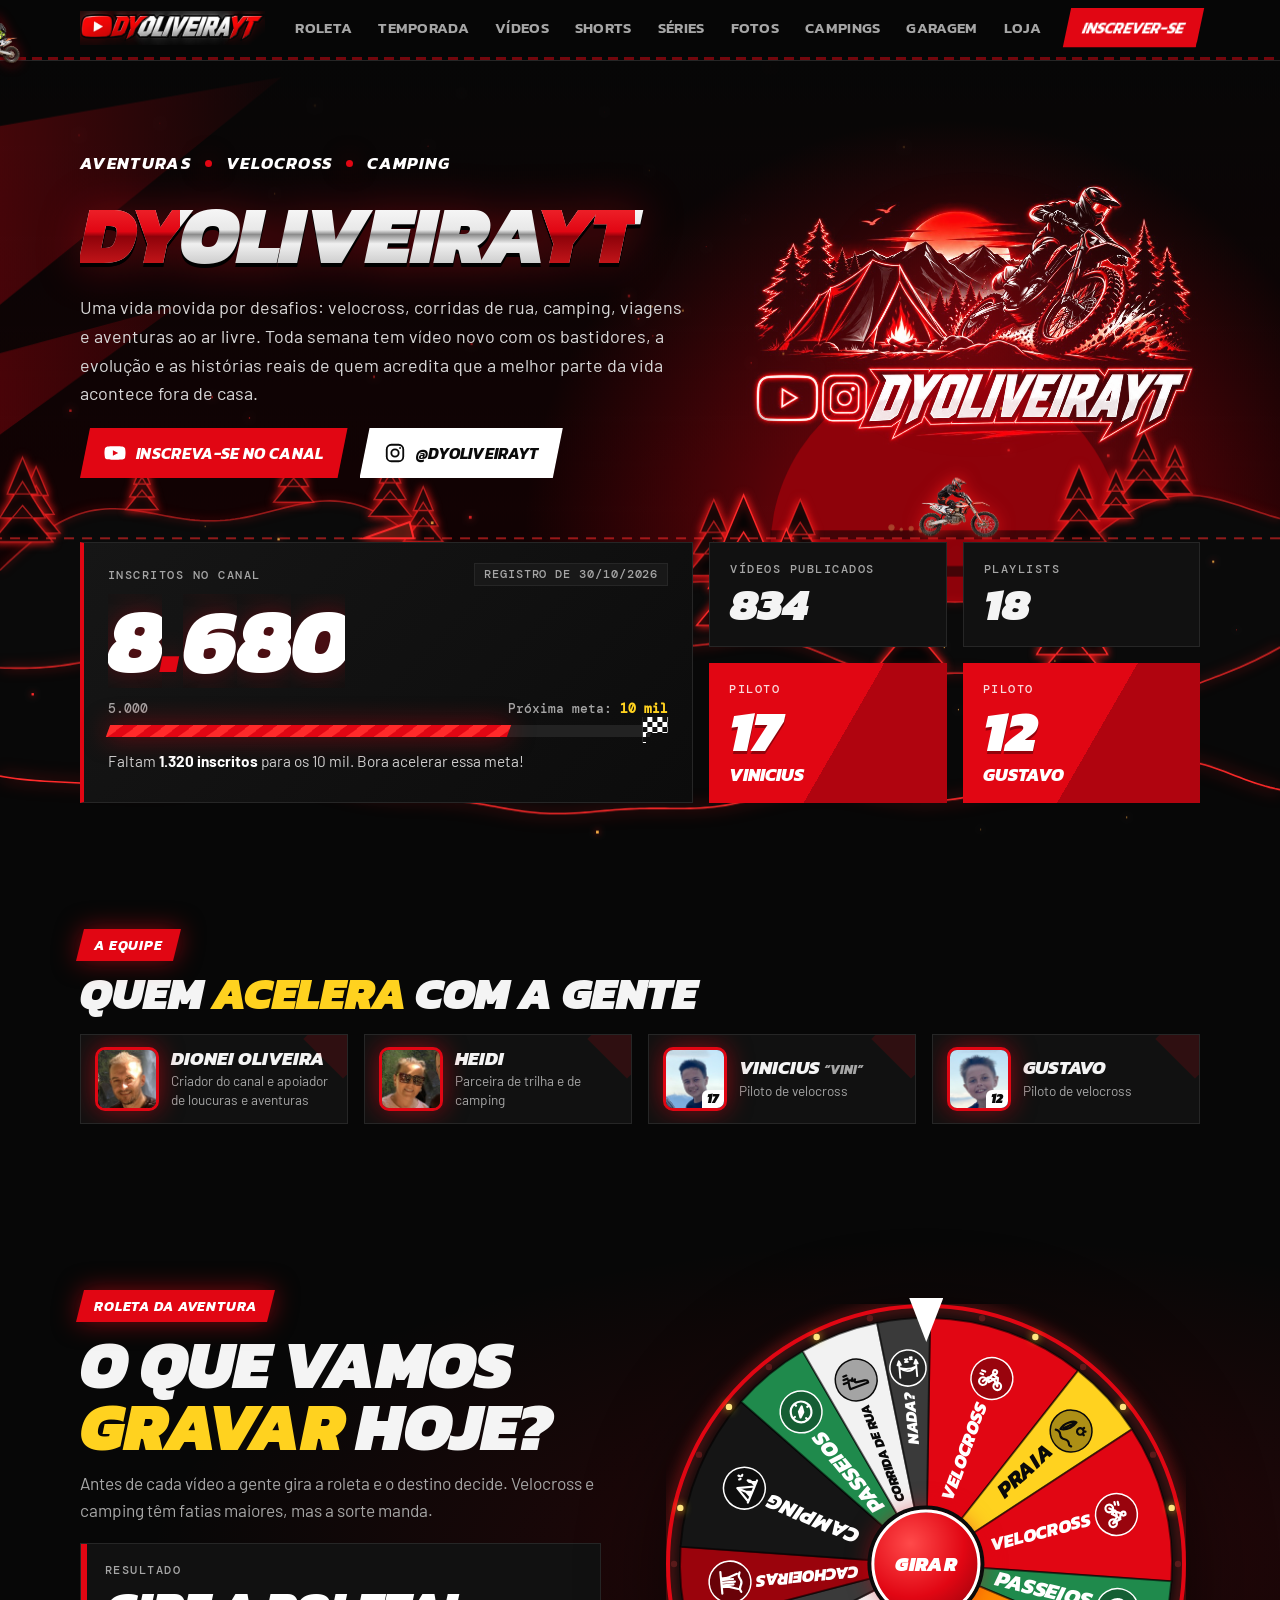
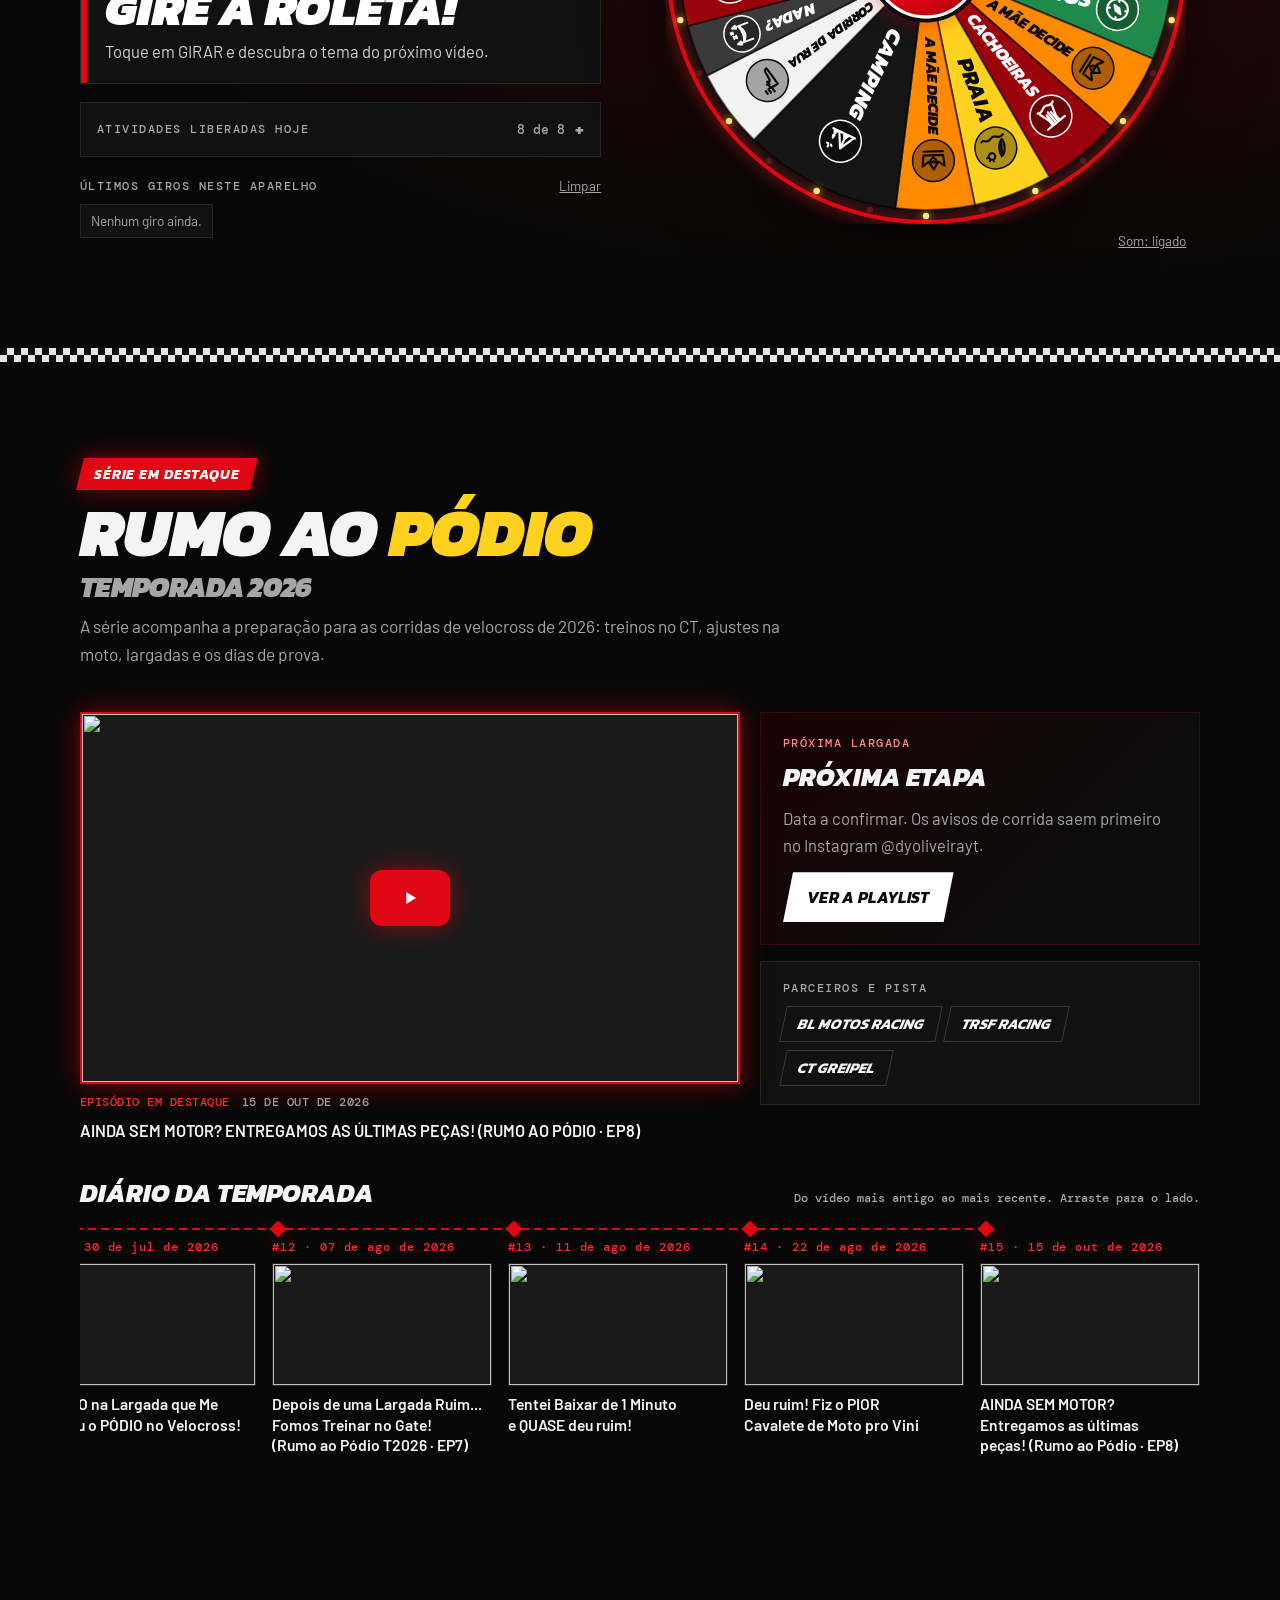
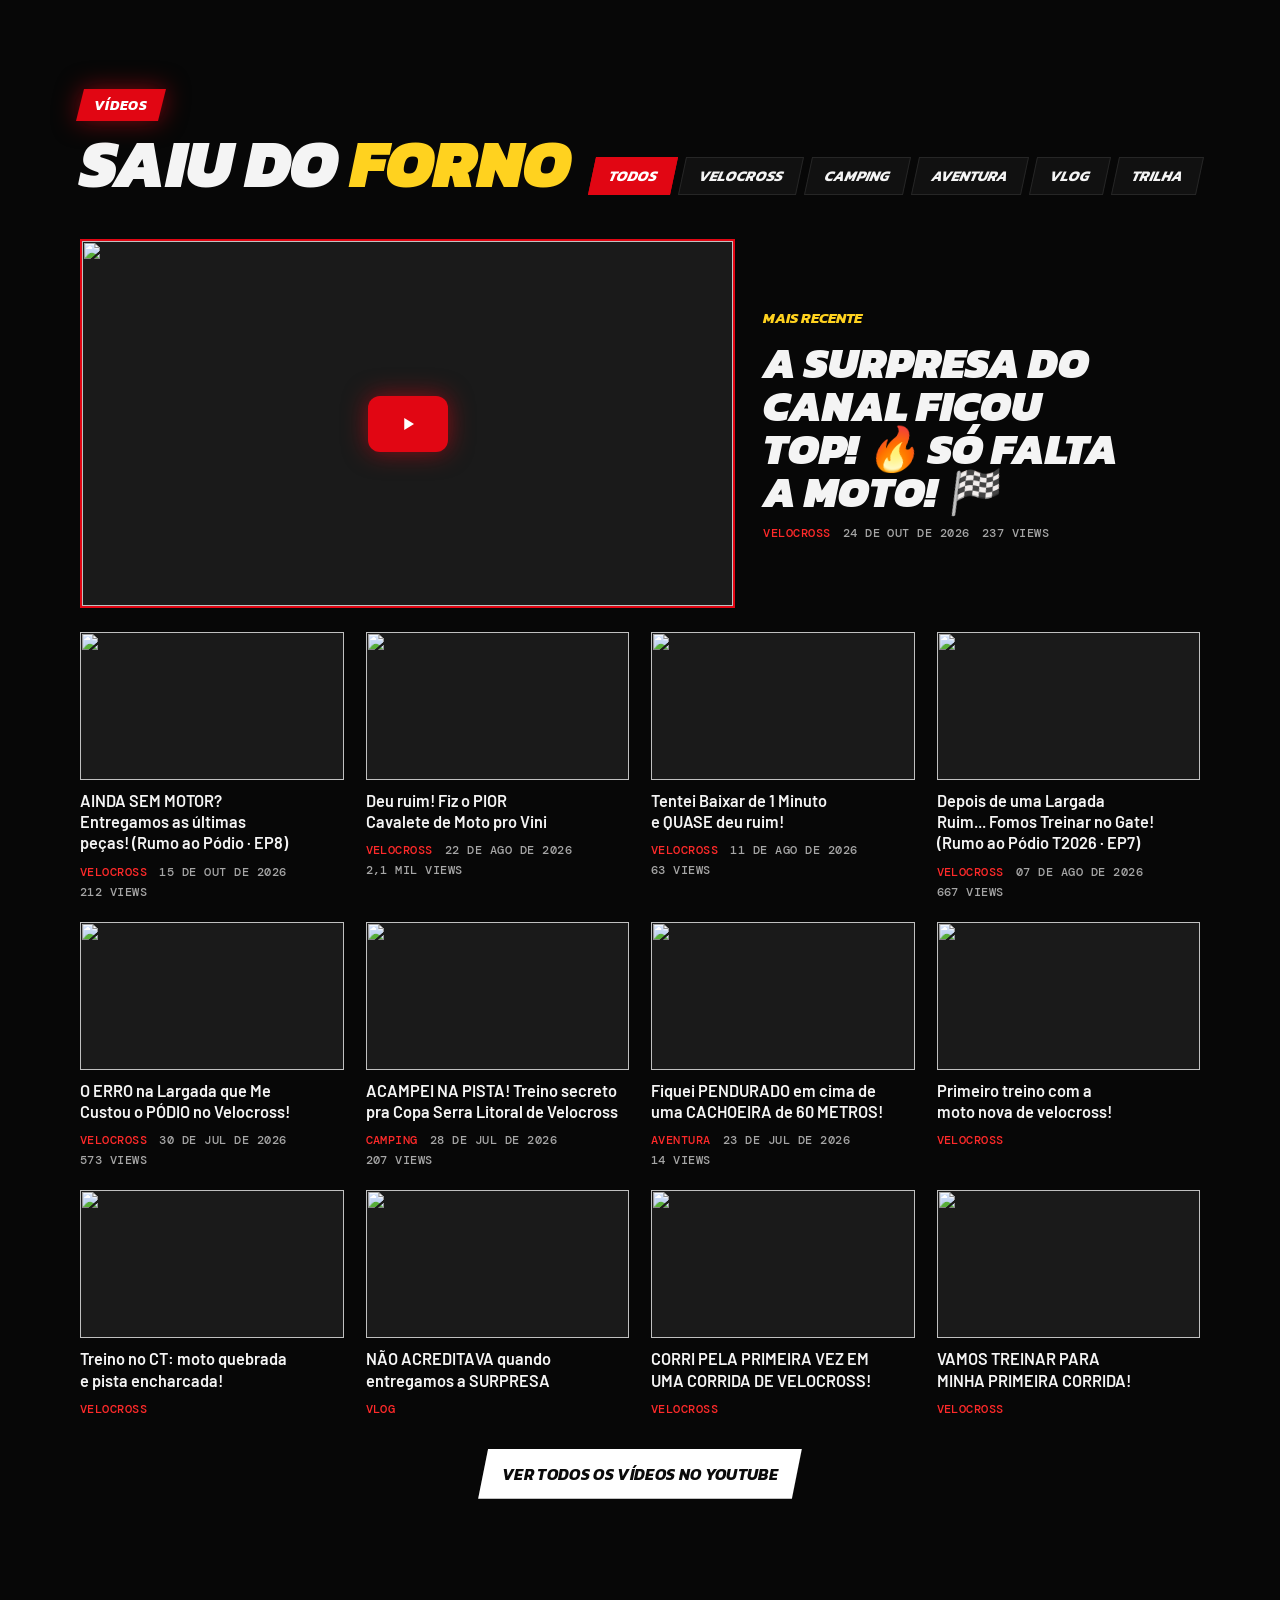
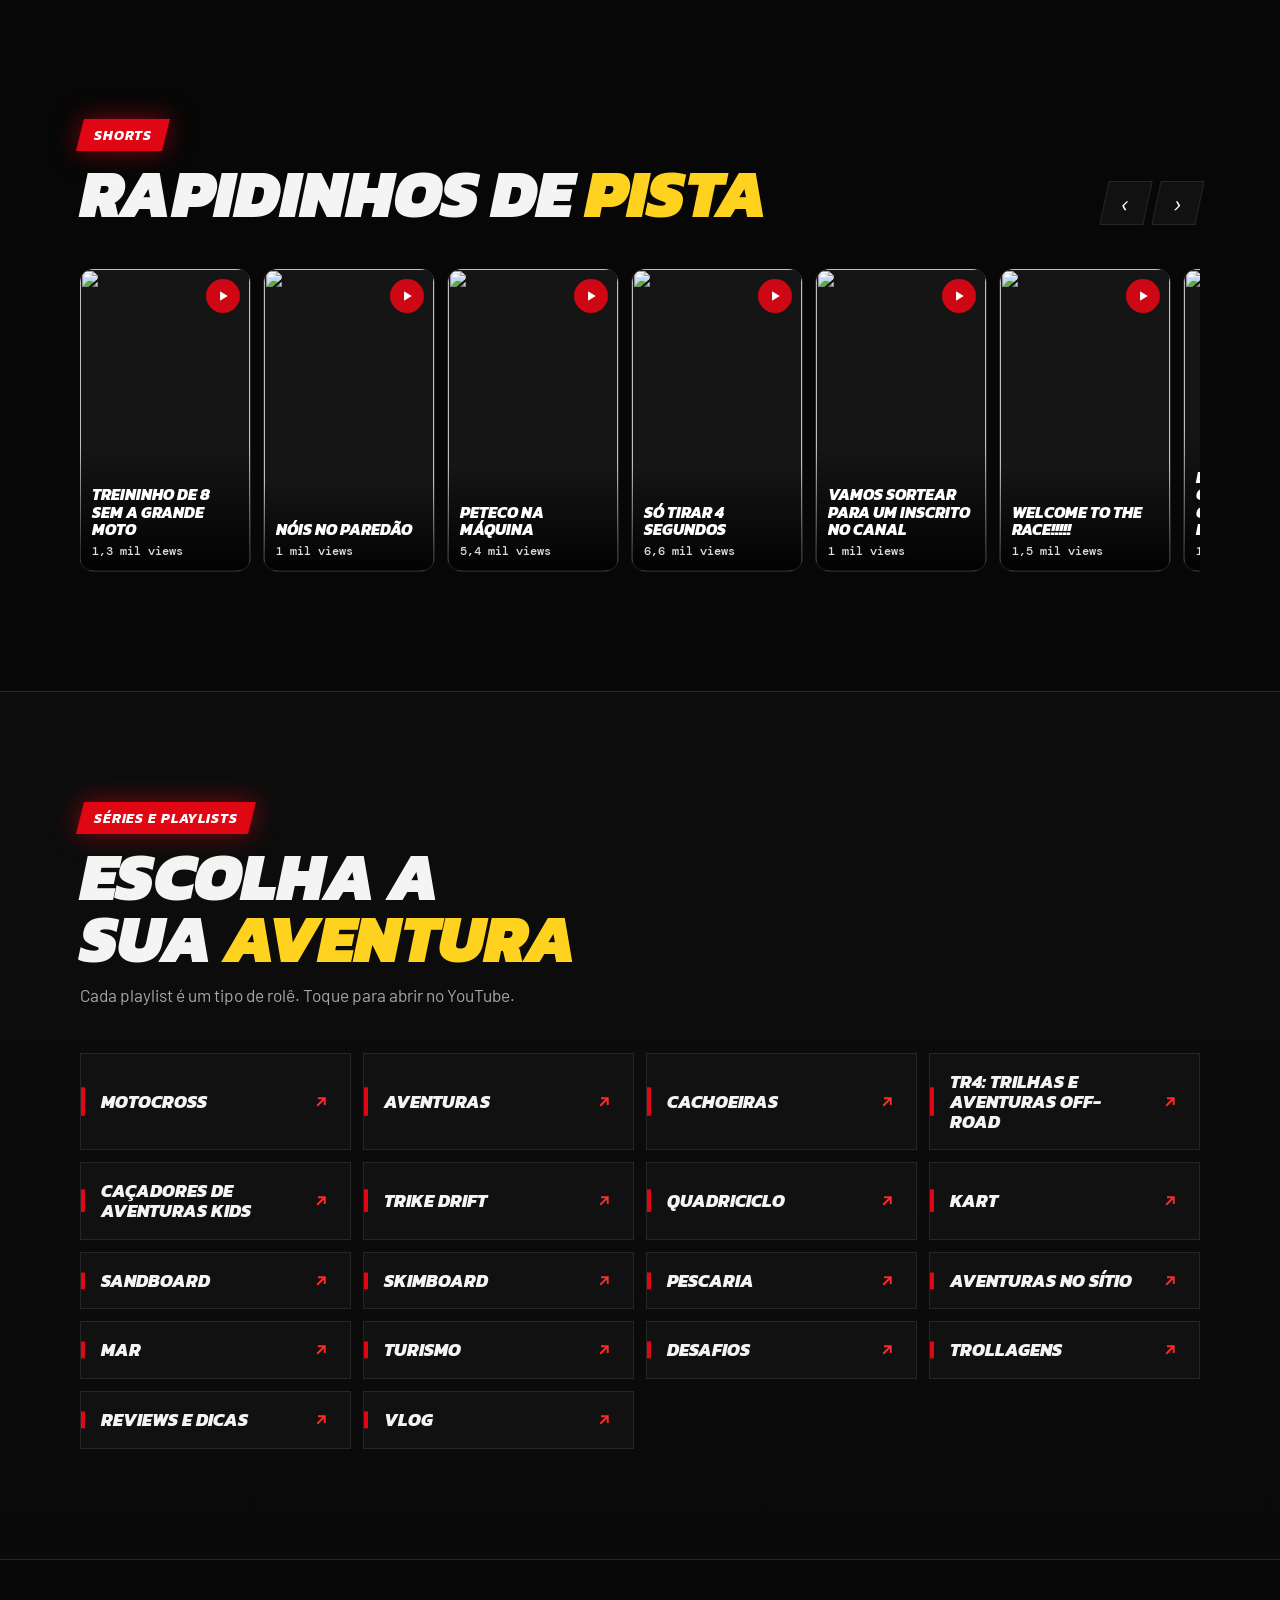
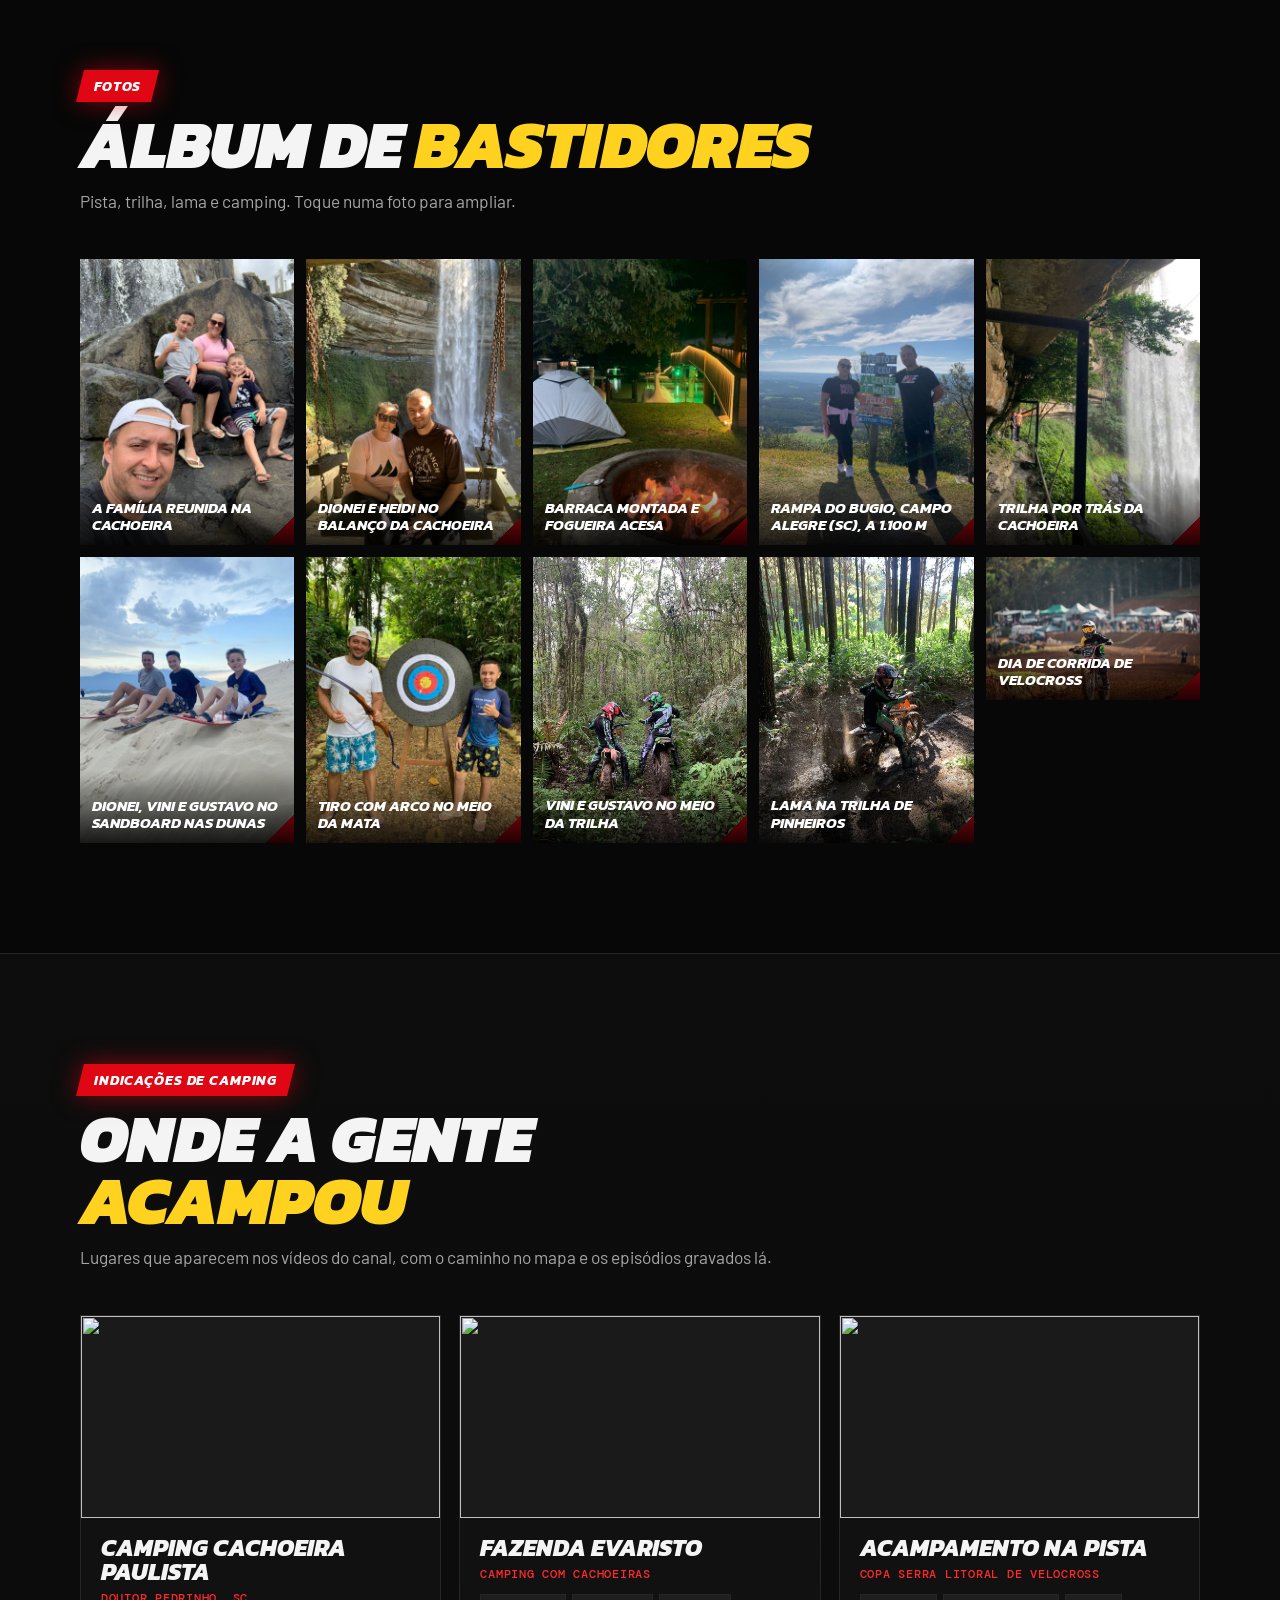
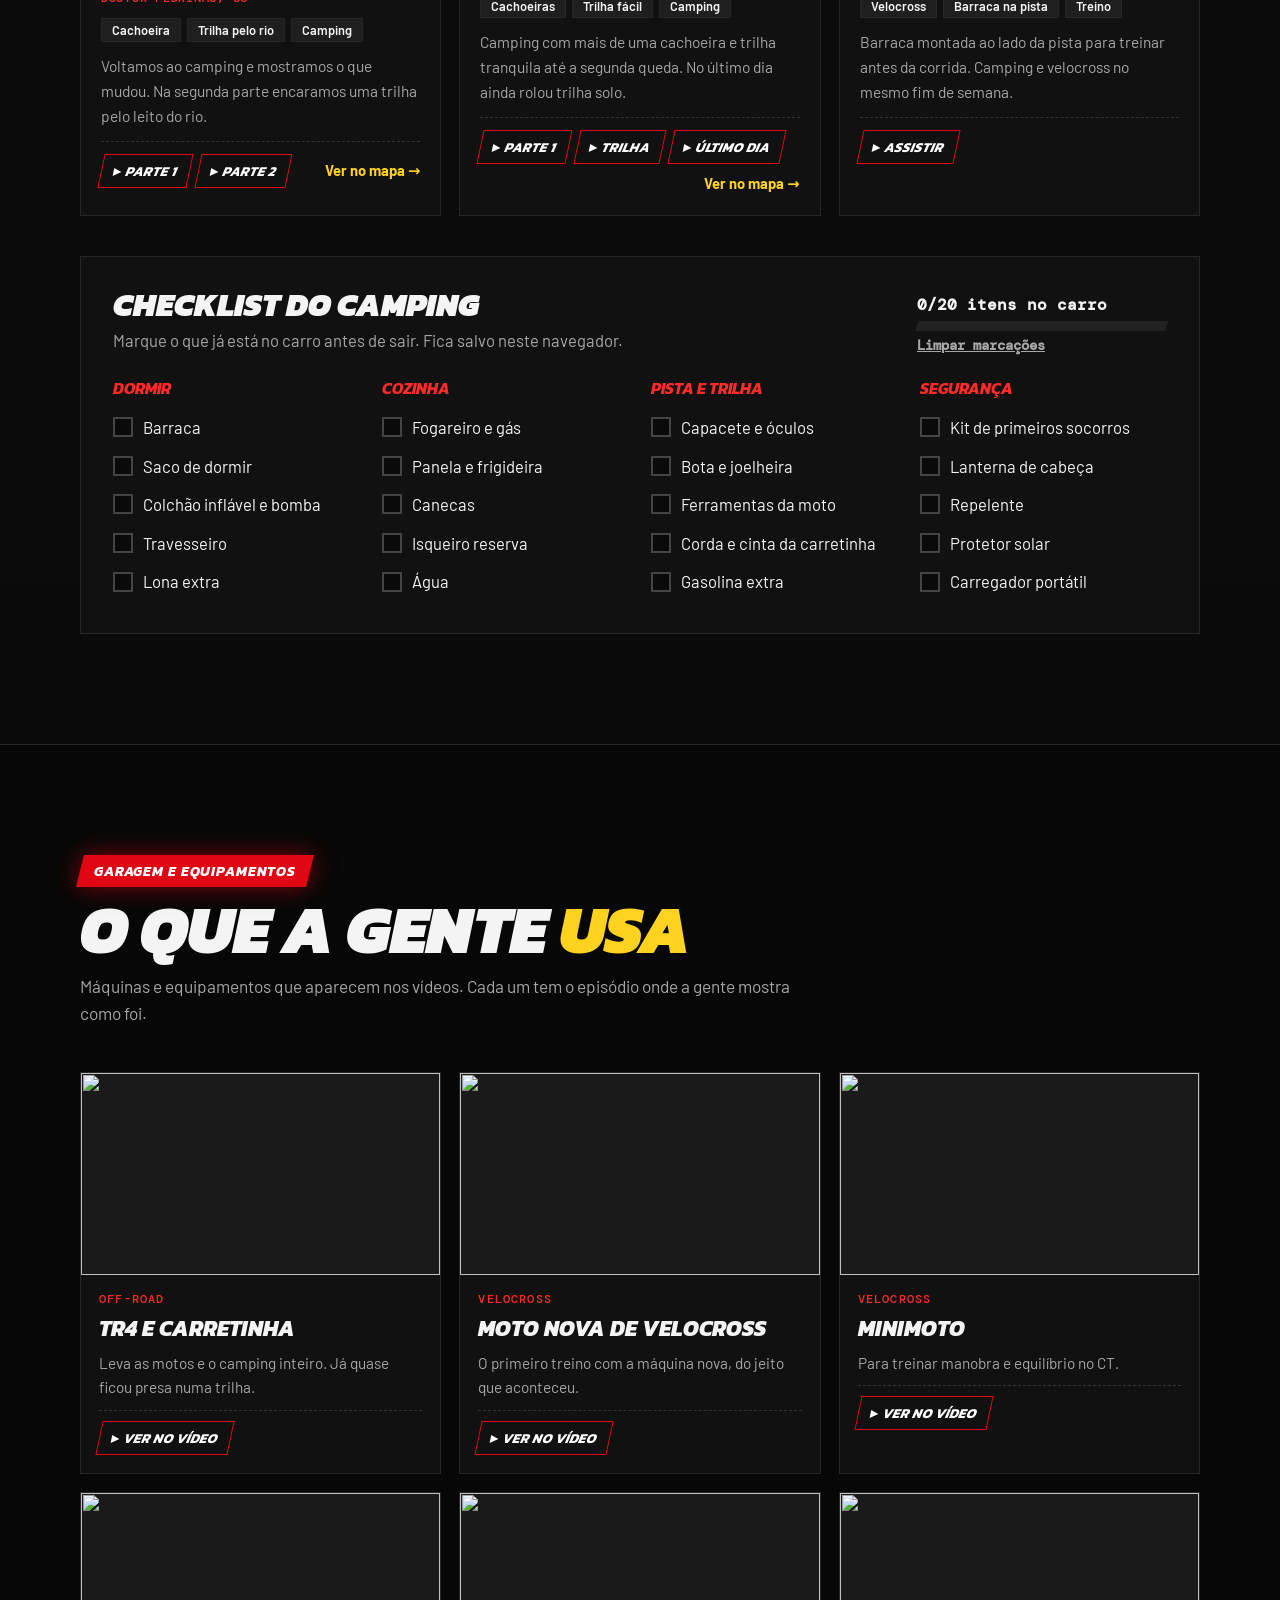
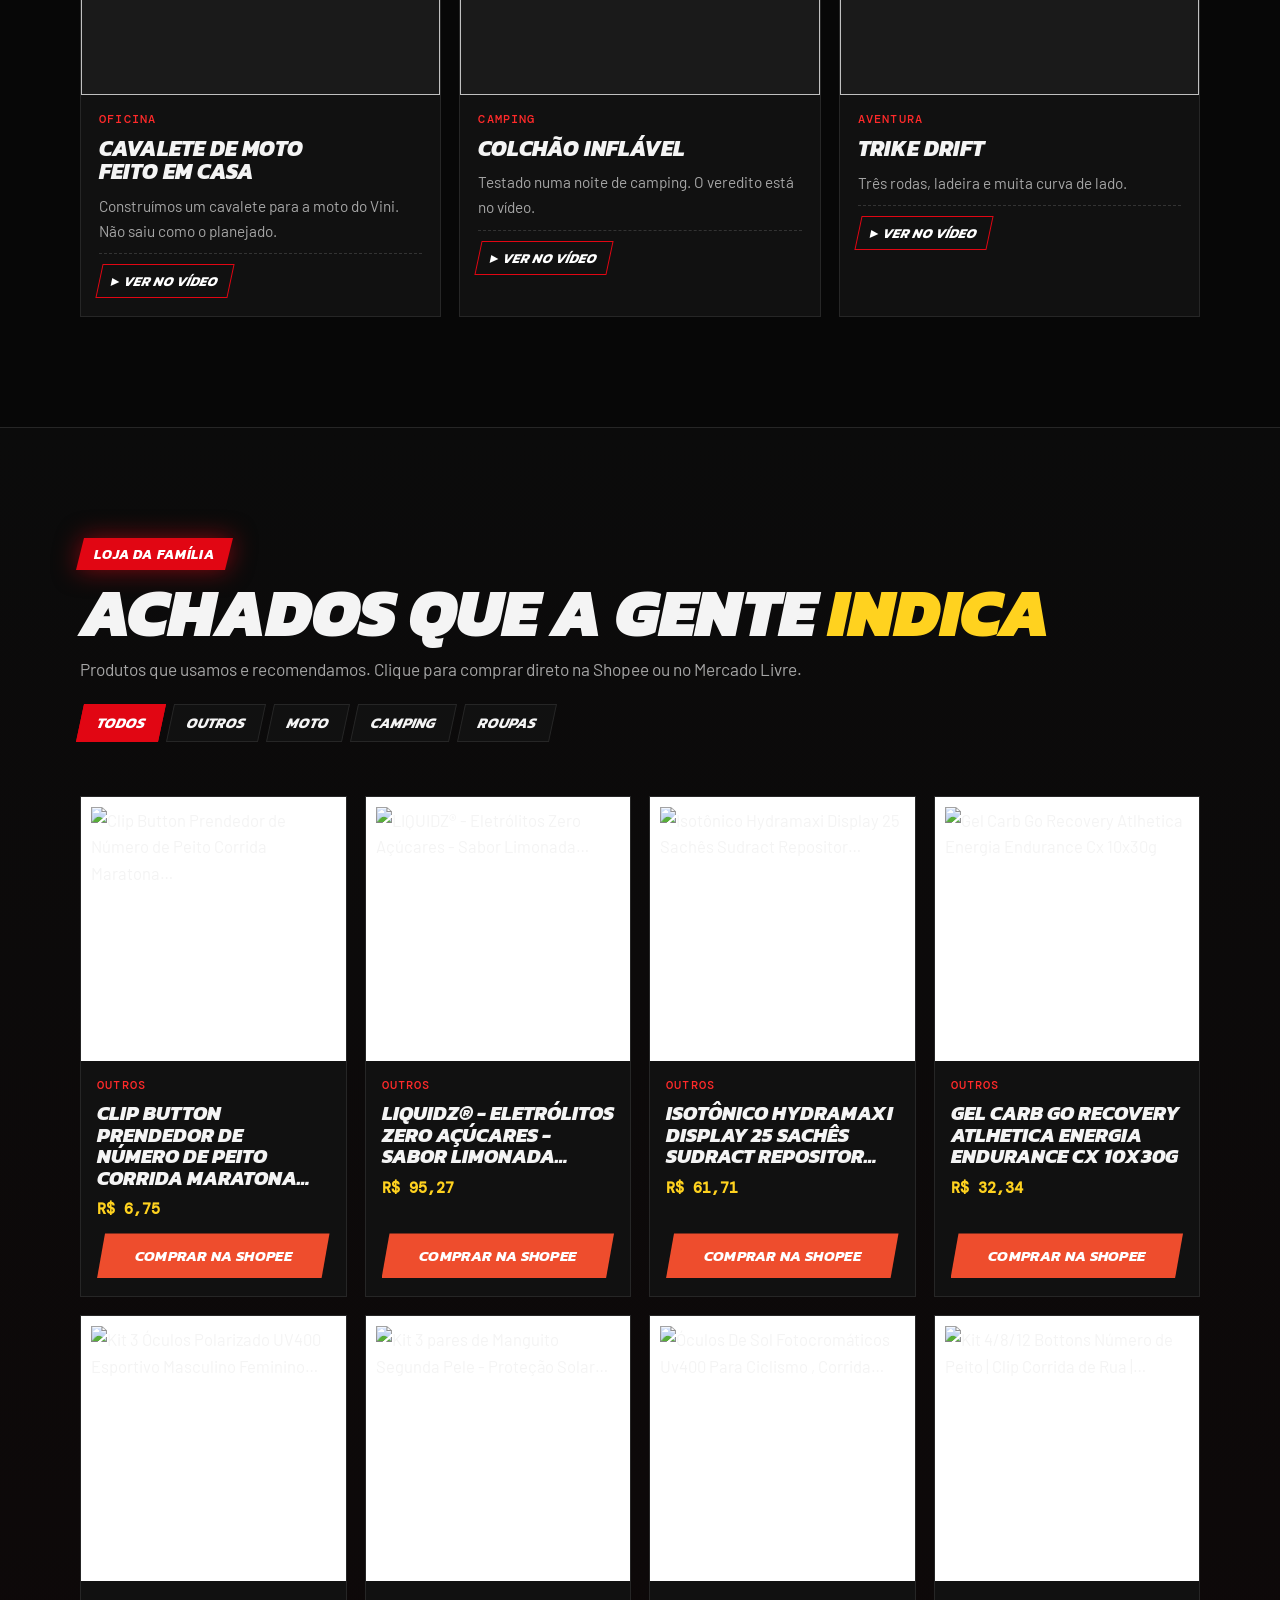
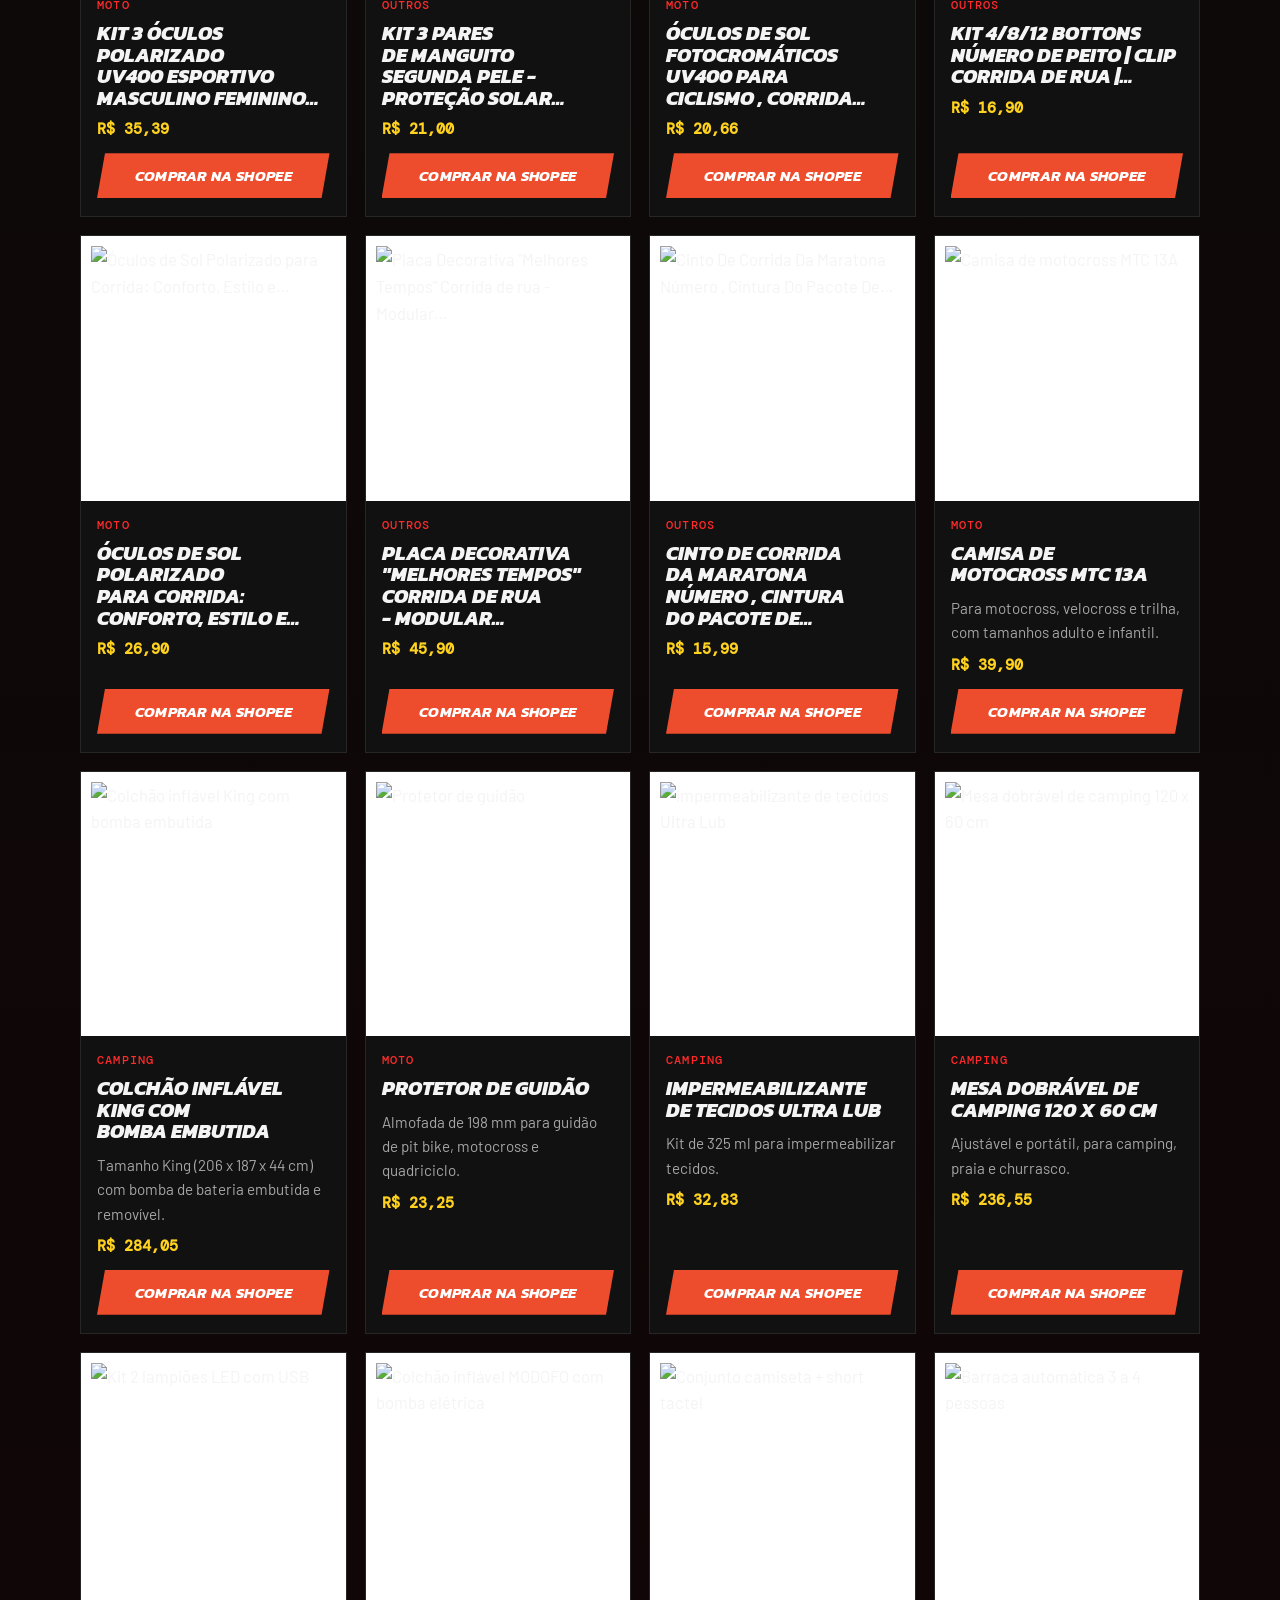
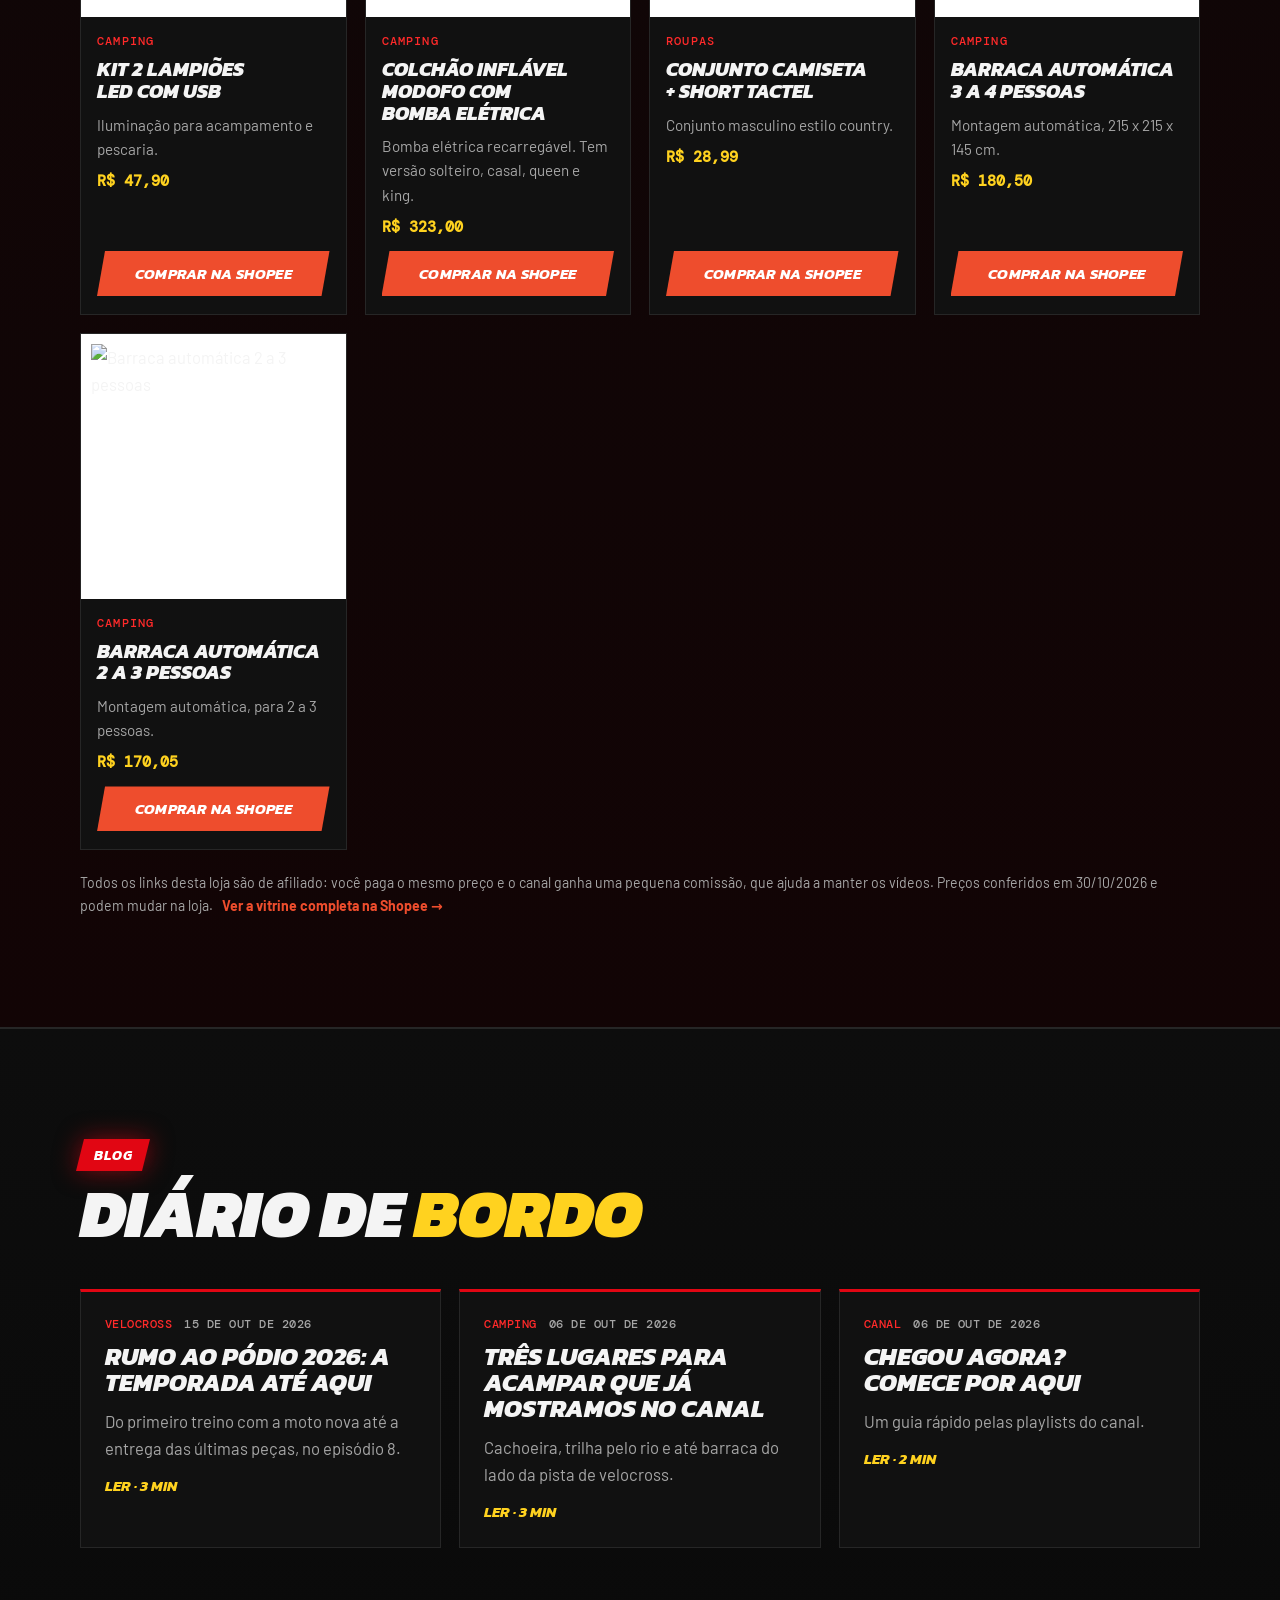
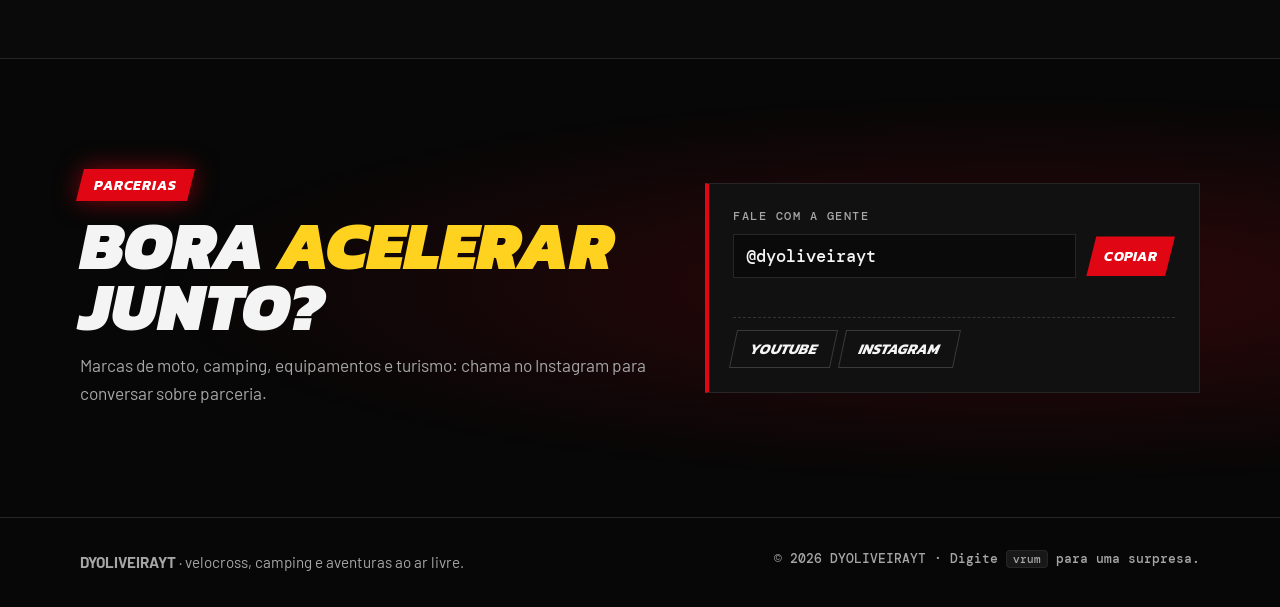
==== index.html @ be7ef348 "Cartão de compartilhamento, carrossel de Shorts e faixa de vídeo novo - Imagem 1200x630 (logo, motos" ====
<!doctype html>
<html lang="pt-BR">
<head>
<meta charset="utf-8">
<meta name="viewport" content="width=device-width, initial-scale=1, viewport-fit=cover">
<title>DYOLIVEIRAYT</title>
<meta name="description" content="Canal DYOLIVEIRAYT: velocross, corridas, camping, trilhas e aventuras ao ar livre em família.">
<meta name="theme-color" content="#070707">
<meta property="og:type" content="website">
<meta property="og:site_name" content="DYOLIVEIRAYT">
<meta property="og:title" content="DYOLIVEIRAYT · Velocross, camping e aventuras">
<meta property="og:description" content="Velocross, camping, trilhas e aventuras em família. Vídeos novos, série Rumo ao Pódio, roleta da aventura e a loja com o que a gente usa.">
<meta property="og:url" content="https://dioneioliveira.github.io/">
<meta property="og:image" content="https://dioneioliveira.github.io/assets/compartilhar.jpg">
<meta property="og:image:width" content="1200">
<meta property="og:image:height" content="630">
<meta property="og:image:alt" content="Logo DYOLIVEIRAYT com as motos de velocross 17 e 12">
<meta property="og:locale" content="pt_BR">
<meta name="twitter:card" content="summary_large_image">
<meta name="twitter:image" content="https://dioneioliveira.github.io/assets/compartilhar.jpg">
<link rel="canonical" href="https://dioneioliveira.github.io/">
<link rel="icon" href="assets/avatar.jpg">
<link rel="preconnect" href="https://fonts.googleapis.com">
<link rel="preconnect" href="https://fonts.gstatic.com" crossorigin>
<link rel="stylesheet" href="https://fonts.googleapis.com/css2?family=Kanit:ital,wght@0,600;0,700;1,700;1,800;1,900&family=Barlow:wght@400;500;600;700&family=DM+Mono:wght@400;500&display=swap">
<link rel="stylesheet" href="css/style.css">
<!-- Google AdSense -->
<script async src="https://pagead2.googlesyndication.com/pagead/js/adsbygoogle.js?client=ca-pub-7817937355678689"
     crossorigin="anonymous"></script>
</head>
<body>
<!--BUNDLE:BODY-START-->
<a class="skip" href="#temporada">Pular para o conteúdo</a>

<header class="topbar">
  <div class="topbar-inner">
    <a class="brand" href="#topo" aria-label="DYOLIVEIRAYT, início">
      <img src="assets/logo-wordmark-strip.jpg" alt="DYOLIVEIRAYT" width="900" height="165">
    </a>
    <nav class="nav" aria-label="Seções">
      <a href="#roleta">Roleta</a>
      <a href="#temporada">Temporada</a>
      <a href="#videos">Vídeos</a>
      <a href="#shorts" id="navShorts">Shorts</a>
      <a href="#series">Séries</a>
      <a href="#fotos">Fotos</a>
      <a href="#campings">Campings</a>
      <a href="#garagem">Garagem</a>
      <a href="#loja" id="navLoja" hidden>Loja</a>
      <a href="#blog">Blog</a>
    </nav>
    <a class="top-sub" id="topSub" href="#" target="_blank" rel="noopener">Inscrever-se</a>
  </div>
  <div class="track" aria-hidden="true">
    <div class="track-line"></div>
    <div class="track-bike" id="trackBike">
      <span class="track-dust"></span>
      <img class="m17" src="assets/moto-velocross.png" alt="" width="280" height="209">
      <img class="m12" src="assets/moto-velocross-12.png" alt="" width="280" height="243">
    </div>
  </div>
  <div class="novo-video" id="novoVideo" hidden>
    <button type="button" class="novo-video-link" id="novoVideoLink"><span class="novo-tag">Vídeo novo</span><span id="novoVideoTitulo"></span><span class="novo-play" aria-hidden="true">▶ Assistir</span></button>
    <button type="button" class="novo-video-fechar" id="novoVideoFechar" aria-label="Fechar aviso de vídeo novo">×</button>
  </div>
</header>

<main id="topo">
  <!-- HERO -->
  <section class="hero" aria-label="Apresentação">
    <canvas class="hero-canvas" id="heroCanvas" aria-hidden="true"></canvas>
    <div class="wrap hero-grid">
      <div class="hero-text">
        <p class="hero-kicker" id="heroKicker">Aventuras <i></i> Velocross <i></i> Camping</p>
        <h1 class="hero-title"><span class="r">DY</span>OLIVEIRA<span class="r">YT</span></h1>
        <p class="hero-sub" id="heroSub"></p>
        <div class="hero-cta">
          <a class="btn btn-red" id="subBtn" href="#" target="_blank" rel="noopener">
            <svg viewBox="0 0 24 24" aria-hidden="true"><path d="M23 7.2a3 3 0 0 0-2.1-2.1C19 4.6 12 4.6 12 4.6s-7 0-8.9.5A3 3 0 0 0 1 7.2 31 31 0 0 0 .5 12 31 31 0 0 0 1 16.8a3 3 0 0 0 2.1 2.1c1.9.5 8.9.5 8.9.5s7 0 8.9-.5a3 3 0 0 0 2.1-2.1 31 31 0 0 0 .5-4.8 31 31 0 0 0-.5-4.8ZM9.7 15.1V8.9l5.8 3.1Z" fill="currentColor"/></svg>
            Inscreva-se no canal
          </a>
          <a class="btn btn-ghost" id="igBtn" href="#" target="_blank" rel="noopener">
            <svg viewBox="0 0 24 24" fill="none" stroke="currentColor" stroke-width="2" aria-hidden="true"><rect x="3" y="3" width="18" height="18" rx="5"/><circle cx="12" cy="12" r="4"/><circle cx="17.5" cy="6.5" r="1" fill="currentColor" stroke="none"/></svg>
            <span id="igHandle">@dyoliveirayt</span>
          </a>
        </div>
      </div>
      <div class="hero-logo">
        <img src="assets/logo-neon.jpg" alt="Logo DYOLIVEIRAYT: piloto de velocross saltando ao lado de uma barraca com fogueira" width="900" height="541">
      </div>
    </div>

    <div class="wrap stats">
      <div class="counter" id="counter" aria-live="polite">
        <div class="counter-head">
          <span class="label">Inscritos no canal</span>
          <span class="counter-status" id="counterStatus">registro</span>
        </div>
        <div class="odometer" id="odometer" aria-label="Número de inscritos"></div>
        <div class="milestone">
          <div class="milestone-row"><span id="msFrom">0</span><span>Próxima meta: <strong id="msGoal">10 mil</strong></span></div>
          <div class="milestone-bar"><div class="milestone-fill" id="msFill"></div><button type="button" class="milestone-flag" id="msFlag" aria-label="Bandeirada"></button></div>
          <p class="milestone-note" id="msNote"></p>
        </div>
      </div>
      <div class="stat-tiles" id="statTiles"></div>
    </div>
  </section>

  <!-- FAMÍLIA -->
  <section class="section" id="familia">
    <div class="wrap">
      <header class="sec-head">
        <p class="tag"><span>A equipe</span></p>
        <h2>Quem <em>acelera</em> com a gente</h2>
      </header>
      <div class="crew" id="crew"></div>
    </div>
  </section>

  <!-- ROLETA -->
  <section class="section section-wheel" id="roleta">
    <div class="wrap wheel-grid">
      <div class="wheel-text">
        <header class="sec-head">
          <p class="tag"><span>Roleta da aventura</span></p>
          <h2>O que vamos <em>gravar</em> hoje?</h2>
          <p class="sec-lead">Antes de cada vídeo a gente gira a roleta e o destino decide. Velocross e camping têm fatias maiores, mas a sorte manda.</p>
        </header>
        <div class="wheel-result" id="wheelResult" aria-live="polite">
          <span class="label">Resultado</span>
          <strong id="wheelResultName">Gire a roleta!</strong>
          <p id="wheelResultMsg">Toque em GIRAR e descubra o tema do próximo vídeo.</p>
        </div>
        <details class="wheel-allow" id="wheelAllowBox">
          <summary><span class="label">Atividades liberadas hoje</span><b id="wheelAllowCount"></b></summary>
          <p class="wheel-allow-hint">Toque para bloquear o que não dá para fazer hoje. A roda continua igual, mas não para no que estiver bloqueado.</p>
          <div class="wheel-allow-list" id="wheelAllow"></div>
          <button type="button" class="link-btn" id="wheelAllowAll">Liberar todas</button>
        </details>
        <div class="wheel-history">
          <div class="wheel-history-head">
            <span class="label">Últimos giros neste aparelho</span>
            <button type="button" class="link-btn" id="wheelClear">Limpar</button>
          </div>
          <ol id="wheelHistory"></ol>
        </div>
      </div>
      <div class="wheel-stage">
        <div class="wheel-pointer" aria-hidden="true"></div>
        <canvas id="wheelCanvas" width="520" height="520" aria-label="Roleta com as opções do próximo vídeo" role="img"></canvas>
        <button type="button" class="wheel-spin" id="wheelSpin">Girar</button>
        <button type="button" class="link-btn wheel-sound" id="wheelSound" aria-pressed="true">Som: ligado</button>
        <div class="wheel-scene" id="wheelScene" hidden>
          <div class="wheel-scene-art" id="wheelSceneArt"></div>
          <div class="wheel-scene-cap">
            <strong id="wheelSceneName"></strong>
            <span id="wheelSceneMsg"></span>
          </div>
          <div class="wheel-scene-actions">
            <button type="button" class="btn btn-red btn-small" id="wheelAgain">Girar de novo</button>
            <button type="button" class="btn btn-ghost btn-small" id="wheelClose">Ver a roleta</button>
          </div>
        </div>
      </div>
    </div>
  </section>

  <!-- TEMPORADA -->
  <section class="section section-race" id="temporada">
    <div class="wrap">
      <header class="sec-head">
        <p class="tag"><span>Série em destaque</span></p>
        <h2 id="seasonTitle">Rumo ao <em>Pódio</em></h2>
        <p class="sec-lead" id="seasonLead"></p>
      </header>
      <div class="season">
        <div class="season-feature" id="seasonFeature"></div>
        <div class="season-side">
          <div class="next-race" id="nextRace"></div>
          <div class="partners" id="partners"></div>
        </div>
      </div>
      <div class="timeline-wrap">
        <div class="timeline-head">
          <h3>Diário da temporada</h3>
          <span class="hint">Do vídeo mais antigo ao mais recente. Arraste para o lado.</span>
        </div>
        <ol class="timeline" id="timeline"></ol>
      </div>
    </div>
  </section>

  <!-- VÍDEOS -->
  <section class="section" id="videos">
    <div class="wrap">
      <header class="sec-head sec-head-row">
        <div>
          <p class="tag"><span>Vídeos</span></p>
          <h2>Saiu do <em>forno</em></h2>
        </div>
        <div class="chips" id="videoFilters" role="group" aria-label="Filtrar vídeos"></div>
      </header>
      <div id="videoFeature"></div>
      <div class="video-grid" id="videoGrid"></div>
      <p class="more"><a class="btn btn-ghost" id="allVideos" href="#" target="_blank" rel="noopener">Ver todos os vídeos no YouTube</a></p>
    </div>
  </section>

  <!-- SHORTS -->
  <section class="section section-shorts" id="shorts" hidden>
    <div class="wrap">
      <header class="sec-head sec-head-row">
        <div>
          <p class="tag"><span>Shorts</span></p>
          <h2>Rapidinhos de <em>pista</em></h2>
        </div>
        <div class="shorts-nav">
          <button type="button" class="shorts-seta" id="shortsAnt" aria-label="Shorts anteriores">‹</button>
          <button type="button" class="shorts-seta" id="shortsProx" aria-label="Próximos shorts">›</button>
        </div>
      </header>
      <div class="shorts-trilho" id="shortsTrilho"></div>
    </div>
  </section>

  <!-- SÉRIES / PLAYLISTS -->
  <section class="section section-alt" id="series">
    <div class="wrap">
      <header class="sec-head">
        <p class="tag"><span>Séries e playlists</span></p>
        <h2>Escolha a sua <em>aventura</em></h2>
        <p class="sec-lead">Cada playlist é um tipo de rolê. Toque para abrir no YouTube.</p>
      </header>
      <div class="playlists" id="playlists"></div>
    </div>
  </section>

  <!-- FOTOS -->
  <section class="section" id="fotos">
    <div class="wrap">
      <header class="sec-head">
        <p class="tag"><span>Fotos</span></p>
        <h2>Álbum de <em>bastidores</em></h2>
        <p class="sec-lead">Pista, trilha, lama e camping. Toque numa foto para ampliar.</p>
      </header>
      <div class="gallery" id="gallery"></div>
    </div>
  </section>

  <!-- CAMPINGS -->
  <section class="section section-alt" id="campings">
    <div class="wrap">
      <header class="sec-head">
        <p class="tag"><span>Indicações de camping</span></p>
        <h2>Onde a gente <em>acampou</em></h2>
        <p class="sec-lead">Lugares que aparecem nos vídeos do canal, com o caminho no mapa e os episódios gravados lá.</p>
      </header>
      <div class="camp-grid" id="campGrid"></div>

      <div class="checklist" id="checklist">
        <div class="checklist-head">
          <div>
            <h3>Checklist do camping</h3>
            <p>Marque o que já está no carro antes de sair. Fica salvo neste navegador.</p>
          </div>
          <div class="checklist-meter">
            <span id="checkCount">0/0</span>
            <div class="checklist-bar"><div id="checkFill"></div></div>
            <button type="button" class="link-btn" id="checkReset">Limpar marcações</button>
          </div>
        </div>
        <div class="checklist-cols" id="checkCols"></div>
      </div>
    </div>
  </section>

  <!-- GARAGEM -->
  <section class="section" id="garagem">
    <div class="wrap">
      <header class="sec-head">
        <p class="tag"><span>Garagem e equipamentos</span></p>
        <h2>O que a gente <em>usa</em></h2>
        <p class="sec-lead">Máquinas e equipamentos que aparecem nos vídeos. Cada um tem o episódio onde a gente mostra como foi.</p>
      </header>
      <div class="prod-grid" id="prodGrid"></div>
    </div>
  </section>

  <!-- LOJA -->
  <section class="section section-shop" id="loja" hidden>
    <div class="wrap">
      <header class="sec-head sec-head-row">
        <div>
          <p class="tag"><span>Loja da família</span></p>
          <h2>Achados que a gente <em>indica</em></h2>
          <p class="sec-lead" id="shopLead">Produtos que usamos e recomendamos. Clique para comprar direto na Shopee ou no Mercado Livre.</p>
        </div>
        <div class="shop-filters">
          <div class="chips" id="shopCats" role="group" aria-label="Filtrar por categoria"></div>
          <div class="chips" id="shopStores" role="group" aria-label="Filtrar por loja"></div>
        </div>
      </header>
      <div class="shop-grid" id="shopGrid"></div>
      <p class="shop-note" id="shopNote"></p>
    </div>
  </section>

  <!-- BLOG -->
  <section class="section section-alt" id="blog">
    <div class="wrap">
      <header class="sec-head">
        <p class="tag"><span>Blog</span></p>
        <h2>Diário de <em>bordo</em></h2>
      </header>
      <div class="blog-grid" id="blogGrid"></div>
    </div>
  </section>

  <!-- CONTATO -->
  <section class="section contact" id="contato">
    <div class="wrap contact-inner">
      <div class="contact-text">
        <p class="tag"><span>Parcerias</span></p>
        <h2>Bora <em>acelerar</em> junto?</h2>
        <p class="sec-lead">Marcas de moto, camping, equipamentos e turismo: chama no Instagram para conversar sobre parceria.</p>
      </div>
      <div class="contact-card">
        <span class="label">Fale com a gente</span>
        <div class="copy-row">
          <code id="contactText">@dyoliveirayt</code>
          <button type="button" class="btn btn-small" id="copyContact">Copiar</button>
        </div>
        <p class="copy-msg" id="copyMsg" role="status"></p>
        <div class="socials" id="socials"></div>
      </div>
    </div>
  </section>
</main>

<footer class="footer">
  <div class="wrap footer-inner">
    <div class="footer-row">
      <p><strong>DYOLIVEIRAYT</strong> · velocross, camping e aventuras ao ar livre.</p>
      <p class="footer-small"><span id="year"></span> · Digite <kbd>vrum</kbd> para uma surpresa.</p>
    </div>
  </div>
</footer>

<div class="modal" id="modal" hidden>
  <div class="modal-backdrop" data-close></div>
  <div class="modal-box" role="dialog" aria-modal="true" aria-labelledby="modalTitle">
    <button type="button" class="modal-close" data-close aria-label="Fechar">×</button>
    <div id="modalBody"></div>
  </div>
</div>
<!--BUNDLE:BODY-END-->

<script src="js/config.js"></script>
<script src="js/auto.js"></script>
<script src="js/roleta-cenas.js"></script>
<script src="js/app.js"></script>
</body>
</html>
---- css/style.css ----
/* Layout: identidade do canal DYOLIVEIRAYT. Fundo preto de pista à noite,
   vermelho neon do logo, letras cromadas em itálico como nas miniaturas,
   placas de número de corrida e cortes diagonais do banner. Tema único escuro. */
:root {
  --bg: #070707;
  --surface: #111111;
  --surface-2: #181818;
  --ink: #F4F4F4;
  --muted: #A6A6A6;
  --line: #262626;
  --red: #E10613;
  --red-hot: #FF2A2A;
  --red-deep: #7A0309;
  --yellow: #FFD21F;
  --glow: 0 0 24px rgba(225, 6, 19, .55);

  --f-display: "Kanit", "Arial Black", Impact, sans-serif;
  --f-body: "Barlow", system-ui, -apple-system, "Segoe UI", sans-serif;
  --f-mono: "DM Mono", ui-monospace, Menlo, monospace;

  --wrap: 1200px;
  color-scheme: dark;
}

* { box-sizing: border-box; }
html { scroll-behavior: smooth; scroll-padding-top: 86px; }
body {
  margin: 0; background: var(--bg); color: var(--ink);
  font: 400 1.04rem/1.6 var(--f-body); -webkit-font-smoothing: antialiased; overflow-x: hidden;
}
img { max-width: 100%; display: block; }
a { color: inherit; }
h1, h2, h3, h4 { margin: 0; text-wrap: balance; }
p { margin: 0; }
button { font: inherit; }
:focus-visible { outline: 3px solid var(--yellow); outline-offset: 3px; }
[hidden] { display: none !important; }
kbd { font: 500 .85em var(--f-mono); padding: 1px 6px; border: 1px solid var(--line); border-radius: 4px; background: var(--surface-2); }

.wrap { max-width: var(--wrap); margin-inline: auto; padding-inline: clamp(16px, 4vw, 40px); }
.skip { position: absolute; left: -999px; top: 8px; background: var(--red); color: #fff; padding: 8px 14px; z-index: 200; }
.skip:focus { left: 16px; }
.label { font: 500 .78rem var(--f-mono); text-transform: uppercase; letter-spacing: .12em; color: var(--muted); }

/* ---------- Topo ---------- */
.topbar {
  position: sticky; top: env(safe-area-inset-top, 0px); z-index: 50;
  background: rgba(7, 7, 7, .88); backdrop-filter: blur(10px); -webkit-backdrop-filter: blur(10px);
  border-bottom: 1px solid var(--line);
}
.topbar-inner { max-width: var(--wrap); margin-inline: auto; padding: 8px clamp(16px, 4vw, 40px); display: flex; align-items: center; gap: 18px; }
.brand { flex-shrink: 0; display: block; }
.brand img { height: 34px; width: auto; mix-blend-mode: lighten; }
.nav { display: flex; gap: 2px; margin-left: auto; overflow-x: auto; scrollbar-width: none; min-width: 0; }
.nav::-webkit-scrollbar { display: none; }
.nav a {
  text-decoration: none; white-space: nowrap; padding: 8px 12px; color: var(--muted);
  font: 600 .95rem var(--f-display); text-transform: uppercase; letter-spacing: .02em; transition: color .2s;
  position: relative;
}
.nav a::after { content: ""; position: absolute; left: 12px; right: 12px; bottom: 3px; height: 2px; background: var(--red); transform: scaleX(0); transition: transform .25s; transform-origin: left; }
.nav a:hover, .nav a.active { color: var(--ink); }
.nav a:hover::after, .nav a.active::after { transform: scaleX(1); }
.top-sub {
  flex-shrink: 0; text-decoration: none; background: var(--red); color: #fff; padding: 8px 16px;
  font: 700 italic .95rem var(--f-display); text-transform: uppercase; transform: skewX(-12deg);
}
.top-sub:hover { background: var(--red-hot); }

.track { position: relative; height: 5px; }
.track-line { position: absolute; inset: 2px 0 0; background: repeating-linear-gradient(90deg, var(--red) 0 10px, transparent 10px 16px); opacity: .5; }
.track-bike {
  --w: 54px; position: absolute; left: 0; bottom: -3px; width: var(--w); z-index: 2; pointer-events: none;
  transform: translateX(calc(var(--p, 0) * (100vw - var(--w) - 8px))); will-change: transform;
}
.track-bike img { display: block; width: 100%; height: auto; transform-origin: 18% 92%; transition: transform .25s ease;
  filter: drop-shadow(0 2px 2px rgba(0,0,0,.8)) drop-shadow(0 0 6px rgba(225,6,19,.45)); }
.track-bike .m12 { display: none; }
.track-bike.volta .m17 { display: none; }
.track-bike.volta .m12 { display: block; }
.track-bike.volta img { transform: scaleX(-1); }
.track-bike.andando img { animation: motoTreme .12s linear infinite; }
.track-bike.wheelie img { transform: rotate(-16deg); }
.track-bike.volta.wheelie img { transform: scaleX(-1) rotate(-16deg); }
@keyframes motoTreme { 50% { translate: 0 -1px; } }
.track-dust { position: absolute; left: -6px; bottom: 0; width: 22px; height: 12px; border-radius: 50%; opacity: 0; pointer-events: none;
  background: radial-gradient(circle at 70% 60%, rgba(176,120,74,.85), rgba(176,120,74,0) 70%); }
.track-bike.volta .track-dust { left: auto; right: -6px; }
.track-bike.andando .track-dust { animation: motoPoeira .4s ease-out infinite; }
@keyframes motoPoeira { 0% { opacity: .9; transform: scale(.5); } 100% { opacity: 0; transform: scale(1.6) translate(-6px, -4px); } }
@media (max-width: 720px) { .track-bike { --w: 44px; } }

/* ---------- Hero ---------- */
.hero { position: relative; isolation: isolate; padding-block: clamp(40px, 7vw, 90px) clamp(40px, 6vw, 70px); overflow: hidden; }
.hero-canvas { position: absolute; inset: 0; width: 100%; height: 100%; z-index: -1; display: block; }
.hero-grid { display: grid; grid-template-columns: minmax(0, 1.15fr) minmax(0, .85fr); gap: clamp(20px, 4vw, 56px); align-items: center; }
.hero-text { display: grid; gap: 20px; min-width: 0; }
.hero-kicker {
  display: flex; flex-wrap: wrap; align-items: center; gap: 6px 14px;
  font: 700 italic clamp(.85rem, 1.4vw, 1.05rem) var(--f-display); text-transform: uppercase; letter-spacing: .08em; color: #fff;
}
.hero-kicker i { width: 7px; height: 7px; border-radius: 50%; background: var(--red); box-shadow: var(--glow); }
.hero-title {
  font: 900 italic clamp(2.3rem, 6.4vw, 6.2rem)/.95 var(--f-display); letter-spacing: -.02em; text-transform: uppercase; white-space: nowrap;
  background: linear-gradient(180deg, #FFFFFF 0%, #E8E8E8 44%, #8C8C8C 50%, #F0F0F0 62%, #BDBDBD 100%);
  -webkit-background-clip: text; background-clip: text; color: transparent;
  filter: drop-shadow(0 4px 0 #000) drop-shadow(0 0 22px rgba(225, 6, 19, .35));
  padding-right: .1em;
}
.hero-title .r { background: linear-gradient(180deg, #FF4A4A 0%, #E10613 48%, #8E020A 52%, #FF2A2A 100%); -webkit-background-clip: text; background-clip: text; color: transparent; }
.hero-sub { max-width: 36em; color: #D9D9D9; font-size: clamp(1.02rem, 1.4vw, 1.15rem); }
.hero-cta { display: flex; flex-wrap: wrap; gap: 12px; }
.hero-logo { position: relative; justify-self: center; width: min(100%, 560px); }
.hero-logo img {
  width: 100%; height: auto; mix-blend-mode: screen; animation: neon 5s infinite;
  -webkit-mask-image: radial-gradient(ellipse 72% 74% at 50% 50%, #000 78%, transparent 100%);
  mask-image: radial-gradient(ellipse 72% 74% at 50% 50%, #000 78%, transparent 100%);
}
.hero-logo::before { content: ""; position: absolute; inset: 18%; border-radius: 50%; background: radial-gradient(circle, rgba(225,6,19,.32), transparent 70%); filter: blur(30px); z-index: -1; }
@keyframes neon {
  0%, 18%, 22%, 60%, 100% { filter: brightness(1) drop-shadow(0 0 0 transparent); }
  20% { filter: brightness(.7); }
  40% { filter: brightness(1.12) drop-shadow(0 0 18px rgba(255, 42, 42, .45)); }
}

.btn {
  display: inline-flex; align-items: center; gap: 10px; text-decoration: none; cursor: pointer; border: 0;
  font: 700 italic 1.02rem var(--f-display); text-transform: uppercase; letter-spacing: .02em;
  padding: 13px 24px; clip-path: polygon(10px 0, 100% 0, calc(100% - 10px) 100%, 0 100%);
  transition: transform .15s ease, background-color .2s, box-shadow .2s;
}
.btn svg { width: 22px; height: 22px; flex-shrink: 0; }
.btn:hover { transform: translateY(-2px); }
.btn-red { background: var(--red); color: #fff; }
.btn-red:hover { background: var(--red-hot); }
.btn-ghost { background: #fff; color: #0A0A0A; }
.btn-ghost:hover { background: var(--yellow); }
.btn-small { padding: 9px 18px; font-size: .9rem; background: var(--red); color: #fff; }

/* Estatísticas */
.stats { margin-top: clamp(36px, 6vw, 64px); display: grid; grid-template-columns: minmax(0, 1.25fr) minmax(0, 1fr); gap: 16px; }
.counter {
  position: relative; background: linear-gradient(135deg, #161616, #0C0C0C); border: 1px solid var(--line);
  border-left: 4px solid var(--red); padding: 20px 24px; min-width: 0;
}
.counter-head { display: flex; justify-content: space-between; align-items: center; gap: 10px; }
.counter-status { font: 500 .72rem var(--f-mono); text-transform: uppercase; letter-spacing: .08em; padding: 3px 9px; background: var(--surface-2); color: var(--muted); border: 1px solid var(--line); }
.counter-status.live { background: var(--red); color: #fff; border-color: var(--red); }
.odometer {
  display: flex; align-items: center; margin-block: 8px 12px; overflow: hidden;
  font: 900 italic clamp(3rem, 8vw, 5.6rem)/1 var(--f-display); font-variant-numeric: tabular-nums; color: #fff;
  text-shadow: 0 0 26px rgba(225, 6, 19, .35);
}
.odo-digit { display: inline-block; height: 1.05em; overflow: hidden; width: .6em; }
.odo-strip { display: flex; flex-direction: column; transition: transform 1.8s cubic-bezier(.2, .9, .25, 1); }
.odo-strip span { height: 1.05em; display: grid; place-items: center; }
.odo-sep { width: .24em; text-align: center; color: var(--red); }
.milestone-row { display: flex; justify-content: space-between; gap: 10px; font: 500 .8rem var(--f-mono); color: var(--muted); font-variant-numeric: tabular-nums; }
.milestone-row strong { color: var(--yellow); }
.milestone-bar { position: relative; height: 12px; margin: 8px 16px 0 0; background: #222; transform: skewX(-20deg); }
.milestone-fill {
  height: 100%; width: 0; transition: width 2s cubic-bezier(.2, .9, .25, 1);
  background: repeating-linear-gradient(-45deg, var(--red) 0 10px, var(--red-hot) 10px 20px); background-size: 28px 28px;
  animation: stripes 1s linear infinite; box-shadow: var(--glow);
}
@keyframes stripes { to { background-position: 28px 0; } }
.milestone-flag {
  position: absolute; right: -16px; top: -8px; width: 26px; height: 26px; border: 0; padding: 0; cursor: pointer;
  background: conic-gradient(#fff 25%, #111 0 50%, #fff 0 75%, #111 0) 0 0 / 10px 10px; transform: skewX(20deg);
  clip-path: polygon(0 0, 100% 0, 100% 62%, 14% 62%, 14% 100%, 0 100%);
}
.milestone-note { margin-top: 12px; font-size: .96rem; color: #D0D0D0; }
.milestone-note strong { color: #fff; }

.stat-tiles { display: grid; grid-template-columns: repeat(2, minmax(0, 1fr)); gap: 16px; }
.tile { background: var(--surface); border: 1px solid var(--line); padding: 18px 20px; display: grid; align-content: space-between; gap: 6px; min-width: 0; }
.tile b { font: 900 italic clamp(2rem, 4vw, 2.8rem)/1 var(--f-display); font-variant-numeric: tabular-nums; }
.tile b small { font-size: .5em; color: var(--muted); }
.tile-plate { background: linear-gradient(120deg, var(--red) 0 55%, #B0040F 55%); border: 0; position: relative; overflow: hidden; }
.tile-plate .label { color: rgba(255,255,255,.85); }
.tile-plate b { color: #fff; font-size: clamp(2.6rem, 5vw, 3.6rem); text-shadow: 0 3px 0 rgba(0,0,0,.35); }
.tile-plate span.name { font: 800 italic 1.15rem/1 var(--f-display); text-transform: uppercase; color: #fff; }

/* ---------- Seções ---------- */
.section { padding-block: clamp(64px, 9vw, 110px); position: relative; }
.section-alt { background: linear-gradient(180deg, #0D0D0D, #0A0A0A); border-block: 1px solid var(--line); }
.sec-head { display: grid; gap: 12px; margin-bottom: clamp(28px, 4vw, 44px); max-width: 48rem; }
.sec-head-row { max-width: none; display: flex; flex-wrap: wrap; justify-content: space-between; align-items: end; gap: 20px; }
.sec-head-row > div:first-child { display: grid; gap: 12px; }
.sec-head h2 { font: 900 italic clamp(2.3rem, 5.6vw, 4.2rem)/.92 var(--f-display); text-transform: uppercase; letter-spacing: -.01em; }
.sec-head h2 em, .contact h2 em { font-style: inherit; color: var(--yellow); }
.sec-lead { color: var(--muted); font-size: 1.08rem; max-width: 42em; }
.tag { width: max-content; max-width: 100%; background: var(--red); transform: skewX(-14deg); padding: 5px 14px; box-shadow: var(--glow); }
.tag span { display: block; transform: skewX(14deg); font: 700 italic .9rem var(--f-display); text-transform: uppercase; letter-spacing: .06em; color: #fff; }

.chips { display: flex; flex-wrap: wrap; gap: 8px; }
.chip {
  cursor: pointer; padding: 7px 16px; border: 1px solid var(--line); background: var(--surface); color: var(--ink);
  font: 700 italic .92rem var(--f-display); text-transform: uppercase; transform: skewX(-12deg); transition: background-color .2s, border-color .2s;
}
.chip:hover { border-color: var(--red); }
.chip[aria-pressed="true"] { background: var(--red); border-color: var(--red); color: #fff; }

.thumb { position: relative; overflow: hidden; background: #1A1A1A; aspect-ratio: 16 / 9; max-width: 100%; }
.thumb img { position: absolute; inset: 0; width: 100%; height: 100%; object-fit: cover; transition: transform .5s ease; }

/* Equipe */
.crew { display: grid; grid-template-columns: repeat(4, minmax(0, 1fr)); gap: 16px; }
.member {
  background: var(--surface); border: 1px solid var(--line); padding: 12px 14px; position: relative; overflow: hidden; min-width: 0;
  display: flex; align-items: center; gap: 12px;
}
.member::after { content: ""; position: absolute; right: -24px; top: -24px; width: 56px; height: 56px; background: var(--red); transform: rotate(45deg); opacity: .14; }
.member .plate, .avatar { width: 64px; height: 64px; flex-shrink: 0; }
.plate {
  display: grid; place-items: center; position: relative;
  background: #fff; color: #0A0A0A; border: 3px solid var(--red); border-radius: 10px 10px 16px 16px;
  font: 900 italic 1.8rem/1 var(--f-display); font-variant-numeric: tabular-nums; box-shadow: inset 0 -4px 0 #DADADA, var(--glow);
}
.plate.initials { background: #0A0A0A; color: #fff; font-size: 1.4rem; box-shadow: inset 0 -4px 0 #1C1C1C; }
.avatar { position: relative; border: 3px solid var(--red); border-radius: 10px; overflow: hidden; box-shadow: var(--glow); background: #1A1A1A; }
.avatar img { width: 100%; height: 100%; object-fit: cover; display: block; }
.avatar-num { position: absolute; right: 0; bottom: 0; background: #fff; color: #0A0A0A; font: 900 italic .8rem/1 var(--f-display); padding: 3px 5px 2px; border-top-left-radius: 6px; }
.member-txt { min-width: 0; }
.member h3 { font: 800 italic 1.2rem/1.05 var(--f-display); text-transform: uppercase; overflow-wrap: anywhere; }
.member h3 small { color: var(--muted); font-size: .7em; }
.member p { color: var(--muted); font-size: .85rem; line-height: 1.35; margin-top: 3px; }

/* Roleta da aventura */
.section-wheel { background: radial-gradient(ellipse at 75% 50%, rgba(225,6,19,.16), transparent 60%); }
.wheel-grid { display: grid; grid-template-columns: minmax(0, 1fr) minmax(0, 1.05fr); gap: clamp(24px, 4vw, 56px); align-items: center; }
.wheel-text { display: grid; gap: 18px; min-width: 0; }
.wheel-text .sec-head { margin-bottom: 0; }
.wheel-stage { position: relative; width: min(100%, 520px); justify-self: center; aspect-ratio: 1; }
.wheel-stage canvas { width: 100%; height: 100%; display: block; cursor: pointer; filter: drop-shadow(0 18px 40px rgba(0,0,0,.6)); }
.wheel-pointer {
  position: absolute; left: 50%; top: -6px; z-index: 3; width: 34px; height: 44px; transform: translateX(-50%); transform-origin: 50% 20%;
  background: #FFFFFF; clip-path: polygon(0 0, 100% 0, 50% 100%); filter: drop-shadow(0 3px 0 #E10613) drop-shadow(0 0 10px rgba(255,42,42,.7));
}
.wheel-pointer.hit { animation: bate .12s ease-out; }
@keyframes bate { 50% { transform: translateX(-50%) rotate(-14deg); } }
.wheel-spin {
  position: absolute; left: 50%; top: 50%; z-index: 2; transform: translate(-50%, -50%);
  width: 21%; aspect-ratio: 1; border-radius: 50%; border: 3px solid #fff; cursor: pointer;
  background: radial-gradient(circle at 35% 30%, #FF4A4A, #E10613 55%, #8E020A); color: #fff;
  font: 900 italic clamp(.9rem, 2.4vw, 1.25rem)/1 var(--f-display); text-transform: uppercase; letter-spacing: .02em;
  box-shadow: 0 0 0 4px #0B0B0B, var(--glow); transition: transform .15s;
}
.wheel-spin:hover:not(:disabled) { transform: translate(-50%, -50%) scale(1.06); }
.wheel-spin:disabled { cursor: progress; filter: saturate(.7); }
.wheel-sound { position: absolute; right: 0; bottom: -28px; }
.wheel-result {
  --cor: #E10613; position: relative; padding: 18px 20px 18px 24px; background: var(--surface); border: 1px solid var(--line);
  display: grid; gap: 6px; overflow: hidden;
}
.wheel-result::before { content: ""; position: absolute; left: 0; top: 0; bottom: 0; width: 6px; background: var(--cor); }
.wheel-result strong { font: 900 italic clamp(1.9rem, 4.6vw, 3rem)/1 var(--f-display); text-transform: uppercase; color: #fff; }
.wheel-result p { color: #D0D0D0; }
.wheel-result.show { animation: resultado .5s cubic-bezier(.2,1.4,.4,1); border-color: var(--cor); box-shadow: 0 0 30px -8px var(--cor); }
@keyframes resultado { from { transform: scale(.92); opacity: .4; } }
.wheel-odds ul { list-style: none; margin: 8px 0 0; padding: 0; display: grid; grid-template-columns: repeat(auto-fill, minmax(min(100%, 170px), 1fr)); gap: 6px 14px; }
.wheel-odds li { display: flex; align-items: center; gap: 8px; font-size: .92rem; }
.wheel-odds li b { margin-left: auto; font: 500 .85rem var(--f-mono); color: var(--muted); font-variant-numeric: tabular-nums; }
.wheel-odds .dot { width: 12px; height: 12px; border-radius: 3px; border: 1px solid rgba(255,255,255,.35); flex-shrink: 0; }
.wheel-history-head { display: flex; justify-content: space-between; align-items: center; gap: 10px; }
.wheel-history ol { list-style: none; margin: 8px 0 0; padding: 0; display: flex; flex-wrap: wrap; gap: 6px; }
.wheel-history li { display: inline-flex; gap: 8px; align-items: baseline; padding: 5px 10px; background: var(--surface); border: 1px solid var(--line); font-size: .85rem; }
.wheel-history li span { font: 500 .72rem var(--f-mono); color: var(--muted); }
.wheel-history li.empty { color: var(--muted); }
@media (max-width: 980px) {
  .wheel-grid { grid-template-columns: minmax(0, 1fr); }
  .wheel-text { display: contents; }
  .wheel-text .sec-head { order: -2; }
  .wheel-stage { order: -1; width: min(100%, 440px); margin-block: 8px 24px; }
}

/* Roleta: atividades liberadas (bloqueio discreto) */
.wheel-allow { background: var(--surface); border: 1px solid var(--line); padding: 0 16px; }
.wheel-allow summary { cursor: pointer; list-style: none; display: flex; justify-content: space-between; align-items: center; gap: 10px; padding: 12px 0; }
.wheel-allow summary::-webkit-details-marker { display: none; }
.wheel-allow summary::after { content: "+"; font: 700 1.2rem var(--f-display); color: var(--muted); }
.wheel-allow[open] summary::after { content: "–"; }
.wheel-allow summary b { margin-left: auto; font: 500 .82rem var(--f-mono); color: var(--muted); }
.wheel-allow-hint { color: var(--muted); font-size: .88rem; margin-bottom: 10px; }
.wheel-allow-list { display: grid; grid-template-columns: repeat(auto-fill, minmax(min(100%, 150px), 1fr)); gap: 8px; }
.allow-chip {
  --cor: #E10613; display: grid; grid-template-columns: auto 1fr; grid-template-rows: auto auto; column-gap: 8px; align-items: center; text-align: left;
  padding: 8px 10px; border: 1px solid var(--line); border-left: 4px solid var(--cor); background: #0E0E0E; color: #fff; cursor: pointer;
  font: 700 italic .92rem/1.1 var(--f-display); text-transform: uppercase; transition: opacity .2s, border-color .2s;
}
.allow-chip .allow-ico { grid-row: span 2; display: grid; place-items: center; width: 30px; height: 30px; border-radius: 50%; border: 1.5px solid currentColor; }
.allow-chip .allow-ico .ico { width: 18px; height: 18px; vertical-align: 0; }
.allow-chip .allow-state { font: 500 .66rem var(--f-mono); text-transform: uppercase; letter-spacing: .08em; color: #7CE0A0; font-style: normal; }
.allow-chip[aria-pressed="false"] { opacity: .5; border-left-color: #444; }
.allow-chip[aria-pressed="false"] .allow-state { color: #FF8A8A; }
.allow-chip[aria-pressed="false"] { text-decoration: line-through; text-decoration-thickness: 2px; }
.wheel-allow .link-btn { margin: 10px 0 14px; }

/* Roleta: ícones e cena do resultado */
.ico { width: 1.1em; height: 1.1em; flex-shrink: 0; vertical-align: -0.15em; }
.wheel-odds li .ico { width: 16px; height: 16px; color: var(--muted); }
.wheel-history li .ico { width: 14px; height: 14px; color: var(--red-hot); align-self: center; }
.wheel-result strong { display: flex; align-items: center; gap: 12px; }
.wheel-result strong .ico { width: .85em; height: .85em; color: var(--cor-ico, var(--cor)); }
.wheel-scene {
  --cor: #E10613; position: absolute; inset: 0; z-index: 5; border-radius: 22px; overflow: hidden;
  background: #070707; border: 3px solid var(--cor); box-shadow: 0 0 40px -6px var(--cor);
  display: grid; grid-template-rows: 1fr auto auto;
  opacity: 0; transform: scale(.6) rotate(-6deg); transition: opacity .35s ease, transform .55s cubic-bezier(.2,1.5,.4,1);
}
.wheel-scene.show { opacity: 1; transform: none; }
.wheel-scene-art { position: relative; min-height: 0; }
.wheel-scene-art svg { position: absolute; inset: 0; width: 100%; height: 100%; display: block; }
.wheel-scene-cap { padding: 12px 16px 4px; display: grid; gap: 4px; text-align: center; }
.wheel-scene-cap strong { font: 900 italic clamp(1.4rem, 4vw, 2.1rem)/1 var(--f-display); text-transform: uppercase; color: #fff; display: flex; justify-content: center; align-items: center; gap: 10px; }
.wheel-scene-cap strong .ico { color: var(--cor-ico, var(--cor)); }
.wheel-scene-cap span { color: #CFCFCF; font-size: .95rem; }
.wheel-scene-actions { display: flex; justify-content: center; gap: 10px; padding: 10px 12px 16px; flex-wrap: wrap; }

/* animações das cenas (prefixo sc-) */
.sc .sc-in { opacity: 0; animation: scEntra .6s cubic-bezier(.2,1.3,.4,1) var(--d, 0s) forwards; }
.sc .sc-in-fixo { animation-duration: .8s; }
@keyframes scEntra { from { opacity: 0; transform: translateY(26px); } to { opacity: 1; transform: none; } }
.sc .sc-surge { transform: scale(0); animation: scSurge .7s cubic-bezier(.2,1.5,.4,1) .25s forwards; }
@keyframes scSurge { to { transform: scale(1); } }
.sc .sc-pisca { animation: scPisca 2.2s ease-in-out var(--d, 0s) infinite; }
@keyframes scPisca { 50% { opacity: .2; } }
.sc .sc-tremula { animation: scTremula .18s ease-in-out infinite alternate; transform-origin: 283px 200px; }
@keyframes scTremula { to { opacity: .75; transform: scale(1.06); } }
.sc .sc-chama { transform-origin: 283px 200px; animation: scChama .35s ease-in-out infinite alternate; }
.sc .sc-chama2 { animation-duration: .25s; }
@keyframes scChama { to { transform: scaleY(1.15) scaleX(.92); } }
.sc .sc-luz { animation: scPisca 1.6s ease-in-out infinite; }
.sc .sc-faisca { opacity: 0; animation: scFaisca 1.8s ease-out var(--d, 0s) infinite; }
@keyframes scFaisca { 0% { opacity: 1; transform: translate(0, 0); } 100% { opacity: 0; transform: translate(var(--x, 0), -70px); } }
.sc .sc-pilota { animation: scPilota 3.4s cubic-bezier(.45,.05,.4,1) .2s infinite; }
@keyframes scPilota {
  0% { transform: translate(-70px, 0); }
  40% { transform: translate(190px, 0) rotate(0); }
  50% { transform: translate(235px, -38px) rotate(-14deg); }
  62% { transform: translate(285px, -42px) rotate(-4deg); }
  74% { transform: translate(330px, 0) rotate(6deg); }
  80% { transform: translate(350px, 0) rotate(0); }
  100% { transform: translate(470px, 0); }
}
.sc .sc-poeira { opacity: 0; animation: scPoeira 3.4s ease-out var(--d, 0s) infinite; }
@keyframes scPoeira { 0%, 8% { opacity: 0; transform: scale(.3); } 18% { opacity: .7; } 40% { opacity: 0; transform: scale(2.2) translateY(-12px); } 100% { opacity: 0; } }
.sc .sc-bandeira { animation: scBandeira .5s ease-in-out infinite alternate; }
@keyframes scBandeira { to { transform: skewY(-8deg) scaleX(.94); } }
.sc .sc-sol { animation: scSol 1.4s ease-out forwards; }
@keyframes scSol { from { transform: translateY(70px); opacity: .3; } }
.sc .sc-ondas { animation: scOndas 2.4s linear infinite; }
@keyframes scOndas { to { transform: translateX(80px); } }
.sc .sc-balanca { animation: scBalanca 2.6s ease-in-out infinite alternate; }
@keyframes scBalanca { from { transform: rotate(-3deg); } to { transform: rotate(4deg); } }
.sc .sc-voa { animation: scVoa 6s linear infinite; }
@keyframes scVoa { from { transform: translateX(-80px); } to { transform: translateX(420px); } }
.sc .sc-queda { animation: scQueda .5s linear var(--d, 0s) infinite; }
@keyframes scQueda { to { stroke-dashoffset: -24; } }
.sc .sc-onda { transform-origin: 205px 198px; animation: scOnda 1.6s ease-out var(--d, 0s) infinite; }
@keyframes scOnda { from { opacity: .9; transform: scale(.4); } to { opacity: 0; transform: scale(2.6); } }
.sc .sc-nevoa { opacity: .5; animation: scNevoa 2s ease-in-out var(--d, 0s) infinite alternate; }
@keyframes scNevoa { to { opacity: .15; transform: translateY(-10px) scale(1.3); } }
.sc .sc-faixa { animation: scFaixa .45s linear infinite; }
@keyframes scFaixa { to { stroke-dashoffset: 48; } }
.sc .sc-chegada { transform: translateY(-120px); animation: scChegada .8s cubic-bezier(.2,1.3,.4,1) .3s forwards; }
@keyframes scChegada { to { transform: none; } }
.sc .sc-corredor { animation: scPasso .3s ease-in-out infinite alternate; }
@keyframes scPasso { to { transform: translateY(-5px); } }
.sc .sc-perna1 { animation: scPerna .3s ease-in-out infinite alternate; }
.sc .sc-perna2 { animation: scPerna .3s ease-in-out infinite alternate-reverse; }
@keyframes scPerna { from { transform: rotate(-32deg); } to { transform: rotate(32deg); } }
.sc .sc-coroa { transform: translateY(-110px); animation: scCoroa 1s cubic-bezier(.3,1.6,.5,1) .5s forwards; }
@keyframes scCoroa { to { transform: none; } }
.sc .sc-holofote { animation: scPisca 2.4s ease-in-out infinite; }
.sc .sc-coracao { opacity: 0; animation: scCoracao 2.6s ease-out var(--d, 0s) infinite; }
@keyframes scCoracao { 0% { opacity: 0; } 15% { opacity: 1; } 100% { opacity: 0; translate: var(--x, 0) -150px; } }
.sc .sc-z { opacity: 0; animation: scZ 2.1s ease-out var(--d, 0s) infinite; }
@keyframes scZ { 0% { opacity: 0; transform: translate(0, 0); } 20% { opacity: 1; } 100% { opacity: 0; transform: translate(40px, -80px); } }
.sc .sc-respira { animation: scRespira 1.8s ease-in-out infinite alternate; }
@keyframes scRespira { to { transform: scaleY(1.06); } }
.sc .sc-pergunta { transform-origin: 98px 90px; animation: scPergunta 1.2s ease-in-out infinite alternate; }
@keyframes scPergunta { from { transform: rotate(-10deg) scale(.9); } to { transform: rotate(10deg) scale(1.1); } }
@media (prefers-reduced-motion: reduce) {
  .sc .sc-in, .sc .sc-surge, .sc .sc-chegada, .sc .sc-coroa { opacity: 1; transform: none; }
  .wheel-scene { transition: opacity .2s; transform: none; }
}

/* Temporada */
.section-race::before {
  content: ""; position: absolute; left: 0; right: 0; top: 0; height: 14px;
  background: conic-gradient(#fff 25%, #111 0 50%, #fff 0 75%, #111 0) 0 0 / 14px 14px; opacity: .9;
}
.season { display: grid; grid-template-columns: minmax(0, 1.5fr) minmax(0, 1fr); gap: 20px; }
.season-feature { display: grid; gap: 14px; text-align: left; padding: 0; border: 0; background: none; color: inherit; cursor: pointer; }
.season-feature .thumb { border: 2px solid var(--red); box-shadow: var(--glow); }
.season-feature:hover .thumb img { transform: scale(1.04); }
.season-feature h3 { font: 800 italic clamp(1.4rem, 2.6vw, 2rem)/1.05 var(--f-display); text-transform: uppercase; }
.season-side { display: grid; gap: 16px; align-content: start; }
.next-race { background: linear-gradient(135deg, #1A0204, #0C0C0C 70%); border: 1px solid #3A0A0E; padding: 22px; display: grid; gap: 14px; }
.next-race h3 { font: 800 italic 1.6rem/1 var(--f-display); text-transform: uppercase; }
.next-race p { color: var(--muted); }
.countdown { display: grid; grid-template-columns: repeat(4, minmax(0, 1fr)); gap: 8px; }
.cd { background: #0A0A0A; border: 1px solid var(--line); padding: 10px 4px; text-align: center; }
.cd b { display: block; font: 900 italic clamp(1.7rem, 4vw, 2.4rem)/1 var(--f-display); font-variant-numeric: tabular-nums; }
.cd span { font: 500 .68rem var(--f-mono); text-transform: uppercase; letter-spacing: .1em; color: var(--muted); }
.partners { background: var(--surface); border: 1px solid var(--line); padding: 18px 22px; display: grid; gap: 10px; }
.partners ul { list-style: none; margin: 0; padding: 0; display: flex; flex-wrap: wrap; gap: 8px; }
.partners li a, .partners li span {
  display: inline-block; text-decoration: none; padding: 6px 14px; border: 1px solid #3A3A3A; transform: skewX(-12deg);
  font: 700 italic .92rem var(--f-display); text-transform: uppercase;
}
.partners li a:hover { border-color: var(--red); color: var(--red-hot); }

.timeline-wrap { margin-top: 40px; }
.timeline-head { display: flex; flex-wrap: wrap; justify-content: space-between; align-items: baseline; gap: 8px; margin-bottom: 14px; }
.timeline-head h3 { font: 800 italic 1.6rem/1 var(--f-display); text-transform: uppercase; }
.hint { font: 500 .78rem var(--f-mono); color: var(--muted); }
.timeline {
  list-style: none; margin: 0; padding: 18px 0 14px; display: grid; grid-auto-flow: column; grid-auto-columns: minmax(220px, 260px);
  gap: 16px; overflow-x: auto; scroll-snap-type: x mandatory; position: relative; scrollbar-color: var(--red) #1A1A1A;
}
.timeline li { scroll-snap-align: start; position: relative; }
.timeline li::before { content: ""; position: absolute; left: 0; right: -16px; top: -11px; height: 2px; background: repeating-linear-gradient(90deg, var(--red) 0 8px, transparent 8px 13px); }
.timeline li::after { content: ""; position: absolute; left: 0; top: -16px; width: 12px; height: 12px; background: var(--red); transform: rotate(45deg); box-shadow: var(--glow); }
.timeline li:last-child::before { display: none; }
.tl-btn { width: 100%; display: grid; gap: 8px; padding: 0; border: 0; background: none; color: inherit; text-align: left; cursor: pointer; }
.tl-btn .thumb { border: 1px solid var(--line); }
.tl-btn:hover .thumb img { transform: scale(1.05); }
.tl-n { font: 500 .74rem var(--f-mono); color: var(--red-hot); letter-spacing: .08em; }
.tl-btn h4 { font: 600 .98rem/1.3 var(--f-body); }

/* Vídeos */
.video-grid { display: grid; grid-template-columns: repeat(auto-fill, minmax(min(100%, 260px), 1fr)); gap: 22px; margin-top: 24px; }
.video { display: grid; gap: 10px; text-align: left; cursor: pointer; padding: 0; border: 0; background: none; color: inherit; align-content: start; }
.video .play { position: absolute; inset: 0; display: grid; place-items: center; opacity: 0; transition: opacity .25s; z-index: 2; background: rgba(0,0,0,.3); }
.video .play span { width: 60px; height: 42px; border-radius: 12px; background: var(--red); display: grid; place-items: center; }
.video .play svg { width: 18px; fill: #fff; }
.video:hover .play, .video:focus-visible .play { opacity: 1; }
.video:hover .thumb img { transform: scale(1.05); }
.video h3 { font: 600 1.02rem/1.3 var(--f-body); }
.meta { display: flex; flex-wrap: wrap; gap: 4px 12px; font: 500 .76rem var(--f-mono); color: var(--muted); text-transform: uppercase; letter-spacing: .04em; }
.meta .cat { color: var(--red-hot); }
.video-feat { grid-template-columns: minmax(0, 1.5fr) minmax(0, 1fr); gap: 28px; align-items: center; }
.video-feat .thumb { border: 2px solid var(--red); }
.video-feat .play { opacity: 1; background: transparent; }
.video-feat .play span { width: 80px; height: 56px; box-shadow: var(--glow); }
.feat-text { display: grid; gap: 12px; min-width: 0; }
.feat-text h3 { font: 900 italic clamp(1.7rem, 3.4vw, 2.7rem)/1 var(--f-display); text-transform: uppercase; }
.feat-tag { font: 700 italic .95rem var(--f-display); text-transform: uppercase; color: var(--yellow); }
.more { margin-top: 32px; display: flex; justify-content: center; }

/* Playlists */
.playlists { display: grid; grid-template-columns: repeat(auto-fill, minmax(min(100%, 230px), 1fr)); gap: 12px; }
.pl {
  display: flex; align-items: center; justify-content: space-between; gap: 12px; text-decoration: none;
  padding: 18px 20px; background: var(--surface); border: 1px solid var(--line); position: relative; overflow: hidden;
  transition: border-color .2s, transform .2s;
}
.pl::before { content: ""; position: absolute; left: 0; top: 0; bottom: 0; width: 4px; background: var(--red); transform: scaleY(.3); transition: transform .25s; }
.pl:hover { border-color: var(--red); transform: translateY(-2px); }
.pl:hover::before { transform: scaleY(1); }
.pl b { font: 800 italic 1.12rem/1.1 var(--f-display); text-transform: uppercase; }
.pl svg { width: 18px; height: 18px; flex-shrink: 0; color: var(--red-hot); }

/* Galeria: lado a lado em cascata (colunas tipo mural), fotos no formato original */
.gallery { columns: 5 180px; column-gap: 12px; }
.photo { break-inside: avoid; margin: 0 0 12px; display: block; width: 100%; padding: 0; border: 0; background: none; color: inherit; cursor: zoom-in; position: relative; overflow: hidden; text-align: left; }
.photo .ph { position: relative; overflow: hidden; background: #1A1A1A; }
.photo .ph img { width: 100%; height: auto; display: block; transition: transform .5s; }
.photo[data-f="alta"] .ph, .photo[data-f="quadrada"] .ph, .photo[data-f="larga"] .ph { aspect-ratio: var(--ar); }
.photo[data-f="alta"] { --ar: 3 / 4; } .photo[data-f="quadrada"] { --ar: 1; } .photo[data-f="larga"] { --ar: 3 / 2; }
.photo[data-f="alta"] .ph img, .photo[data-f="quadrada"] .ph img, .photo[data-f="larga"] .ph img { height: 100%; object-fit: cover; }
.photo:hover .ph img { transform: scale(1.05); }
.photo .ph::after { content: ""; position: absolute; right: 0; bottom: 0; width: 28px; height: 28px; background: linear-gradient(135deg, transparent 50%, var(--red) 50%); }
.photo .cap { position: absolute; left: 0; right: 0; bottom: 0; padding: 28px 12px 10px; background: linear-gradient(transparent, rgba(0,0,0,.85)); font: 700 italic .92rem/1.2 var(--f-display); text-transform: uppercase; color: #fff; }
.gallery.cascade .photo { opacity: 0; transform: translateY(28px); }
.gallery.cascade.in .photo { animation: cascata .6s cubic-bezier(.2,.8,.2,1) var(--d, 0ms) forwards; }
@keyframes cascata { to { opacity: 1; transform: none; } }
@media (max-width: 720px) {
  .gallery { columns: 2; column-gap: 8px; }
  .photo { margin-bottom: 8px; }
  .photo .cap { font-size: .78rem; padding: 22px 8px 8px; }
}

/* Campings */
.camp-grid { display: grid; grid-template-columns: repeat(auto-fill, minmax(min(100%, 320px), 1fr)); gap: 18px; }
.camp { background: var(--surface); border: 1px solid var(--line); display: grid; grid-template-rows: auto 1fr; }
.camp-body { padding: 18px 20px 20px; display: grid; gap: 12px; align-content: start; }
.camp h3 { font: 800 italic 1.5rem/1 var(--f-display); text-transform: uppercase; }
.camp-loc { font: 500 .78rem var(--f-mono); color: var(--red-hot); text-transform: uppercase; letter-spacing: .06em; margin-top: 6px; }
.camp p { color: var(--muted); font-size: .97rem; }
.tags { display: flex; flex-wrap: wrap; gap: 6px; }
.tags span { font: 600 .8rem var(--f-body); padding: 3px 10px; background: #1F1F1F; border: 1px solid var(--line); }
.camp-foot { display: flex; flex-wrap: wrap; gap: 8px; padding-top: 12px; border-top: 1px dashed #333; align-items: center; }
.ep-btn { cursor: pointer; border: 1px solid var(--red); background: transparent; color: #fff; padding: 6px 12px; font: 700 italic .85rem var(--f-display); text-transform: uppercase; transform: skewX(-12deg); }
.ep-btn:hover { background: var(--red); }
.map-link { margin-left: auto; font-weight: 700; font-size: .92rem; color: var(--yellow); text-decoration: none; }
.map-link:hover { text-decoration: underline; }

.checklist { margin-top: 40px; background: var(--surface); border: 1px solid var(--line); padding: clamp(20px, 3vw, 32px); }
.checklist-head { display: flex; flex-wrap: wrap; justify-content: space-between; gap: 18px; align-items: end; margin-bottom: 22px; }
.checklist-head h3 { font: 900 italic 2rem/1 var(--f-display); text-transform: uppercase; }
.checklist-head p { color: var(--muted); margin-top: 6px; }
.checklist-meter { display: grid; gap: 6px; min-width: min(100%, 250px); font: 600 1rem var(--f-mono); font-variant-numeric: tabular-nums; }
.checklist-bar { height: 10px; background: #222; transform: skewX(-20deg); overflow: hidden; }
.checklist-bar div { height: 100%; width: 0; background: var(--red); transition: width .4s; box-shadow: var(--glow); }
.checklist.done .checklist-bar div { background: var(--yellow); }
.link-btn { justify-self: start; background: none; border: 0; padding: 0; color: var(--muted); font-size: .85rem; text-decoration: underline; cursor: pointer; }
.checklist-cols { display: grid; grid-template-columns: repeat(auto-fit, minmax(min(100%, 200px), 1fr)); gap: 22px; }
.checklist-cols h4 { margin: 0 0 8px; font: 700 italic 1rem var(--f-display); text-transform: uppercase; color: var(--red-hot); }
.check { display: flex; gap: 10px; align-items: center; padding: 6px 0; cursor: pointer; }
.check input { appearance: none; width: 20px; height: 20px; border: 2px solid #444; margin: 0; flex-shrink: 0; display: grid; place-items: center; cursor: pointer; background: #0A0A0A; }
.check input:checked { background: var(--red); border-color: var(--red); }
.check input:checked::after { content: ""; width: 6px; height: 11px; border: solid #fff; border-width: 0 2.5px 2.5px 0; transform: translateY(-1px) rotate(45deg); }
.check input:checked + span { text-decoration: line-through; color: var(--muted); }

/* Garagem */
.prod-grid { display: grid; grid-template-columns: repeat(auto-fill, minmax(min(100%, 300px), 1fr)); gap: 18px; }
.prod { background: var(--surface); border: 1px solid var(--line); display: grid; grid-template-rows: auto 1fr; transition: border-color .2s; }
.prod:hover { border-color: var(--red); }
.prod-body { padding: 16px 18px 18px; display: grid; gap: 10px; align-content: start; }
.prod-cat { font: 500 .74rem var(--f-mono); text-transform: uppercase; letter-spacing: .1em; color: var(--red-hot); }
.prod h3 { font: 800 italic 1.4rem/1.05 var(--f-display); text-transform: uppercase; }
.prod p { color: var(--muted); font-size: .96rem; }
.prod-foot { display: flex; flex-wrap: wrap; gap: 10px; padding-top: 10px; border-top: 1px dashed #333; }
.prod-buy { text-decoration: none; padding: 6px 12px; background: #fff; color: #0A0A0A; font: 700 italic .85rem var(--f-display); text-transform: uppercase; transform: skewX(-12deg); }
.prod-buy:hover { background: var(--yellow); }

/* Loja da família */
.section-shop { background: linear-gradient(180deg, #0B0B0B, #120405); border-block: 1px solid var(--line); }
.shop-filters { display: grid; gap: 10px; justify-items: start; }
.shop-grid { display: grid; grid-template-columns: repeat(auto-fill, minmax(min(100%, 250px), 1fr)); gap: 18px; }
.shop-card { min-width: 0; background: var(--surface); border: 1px solid var(--line); display: grid; grid-template-rows: auto 1fr; transition: border-color .2s, transform .2s; }
.shop-card:hover { border-color: var(--red); transform: translateY(-3px); }
.shop-img { position: relative; aspect-ratio: 1; background: #fff; overflow: hidden; max-width: 100%; }
.shop-img img { position: absolute; inset: 0; width: 100%; height: 100%; object-fit: contain; padding: 10px; }
.shop-img-empty { display: grid; place-items: center; background: #1A1A1A; padding: 16px; text-align: center; }
.shop-img-empty span { font: 800 italic 1.3rem/1.05 var(--f-display); text-transform: uppercase; color: var(--muted); }
.shop-card .thumb { aspect-ratio: 1; }
.shop-body { padding: 16px 16px 18px; display: flex; flex-direction: column; gap: 10px; min-width: 0; }
.shop-body h3 { font: 800 italic 1.25rem/1.08 var(--f-display); text-transform: uppercase; overflow-wrap: anywhere; hyphens: auto; }
.shop-body p { color: var(--muted); font-size: .95rem; }
.shop-price { font: 600 .95rem var(--f-mono); color: var(--yellow); font-variant-numeric: tabular-nums; }
.shop-buy { display: grid; gap: 8px; margin-top: auto; padding-top: 4px; }
.buy {
  display: block; text-align: center; text-decoration: none; padding: 11px 12px;
  font: 700 italic .95rem var(--f-display); text-transform: uppercase; letter-spacing: .02em;
  clip-path: polygon(8px 0, 100% 0, calc(100% - 8px) 100%, 0 100%); transition: filter .2s, transform .15s;
}
.buy:hover { filter: brightness(1.1); transform: translateY(-1px); }
.buy-shopee { background: #EE4D2D; color: #fff; }
.buy-ml { background: #FFE600; color: #2D3277; }
.chip-store.buy-shopee[aria-pressed="true"] { background: #EE4D2D; border-color: #EE4D2D; color: #fff; }
.chip-store.buy-ml[aria-pressed="true"] { background: #FFE600; border-color: #FFE600; color: #2D3277; }
.chip-store.buy-shopee, .chip-store.buy-ml { background: var(--surface); color: var(--ink); clip-path: none; }
.shop-note { margin-top: 22px; font-size: .88rem; color: var(--muted); }
@media (max-width: 720px) {
  .shop-filters { justify-items: start; }
  .shop-grid { grid-template-columns: repeat(2, minmax(0, 1fr)); gap: 10px; }
  .shop-body { padding: 12px; }
  .shop-body h3 { font-size: 1.02rem; }
  .shop-body p { font-size: .85rem; }
  .buy { font-size: .78rem; padding: 10px 8px; }
}

/* Blog */
.blog-grid { display: grid; grid-template-columns: repeat(auto-fill, minmax(min(100%, 300px), 1fr)); gap: 18px; }
.post {
  text-align: left; cursor: pointer; color: inherit; display: grid; gap: 12px; align-content: start;
  padding: 24px; background: var(--surface); border: 1px solid var(--line); border-top: 3px solid var(--red); transition: transform .2s;
}
.post:hover { transform: translateY(-3px); }
.post h3 { font: 800 italic 1.55rem/1.05 var(--f-display); text-transform: uppercase; }
.post p { color: var(--muted); }
.post-more { font: 700 italic .95rem var(--f-display); text-transform: uppercase; color: var(--yellow); }

/* Contato */
.contact { background: radial-gradient(ellipse at 80% 50%, rgba(225,6,19,.18), transparent 60%); }
.contact-inner { display: grid; grid-template-columns: minmax(0, 1.2fr) minmax(0, 1fr); gap: 32px; align-items: center; }
.contact-text { display: grid; gap: 14px; }
.contact h2 { font: 900 italic clamp(2.3rem, 5.6vw, 4.2rem)/.92 var(--f-display); text-transform: uppercase; }
.contact-card { background: var(--surface); border: 1px solid var(--line); border-left: 4px solid var(--red); padding: 24px; display: grid; gap: 10px; min-width: 0; }
.copy-row { display: flex; gap: 10px; align-items: center; flex-wrap: wrap; }
.copy-row code { font: 500 1.05rem var(--f-mono); user-select: all; word-break: break-all; flex: 1 1 200px; min-width: 0; padding: 10px 12px; background: #0A0A0A; border: 1px solid var(--line); }
.copy-msg { font-size: .88rem; color: var(--yellow); min-height: 1.3em; }
.socials { display: flex; flex-wrap: wrap; gap: 8px; padding-top: 12px; border-top: 1px dashed #333; }
.socials a { text-decoration: none; padding: 7px 16px; border: 1px solid #3A3A3A; font: 700 italic .92rem var(--f-display); text-transform: uppercase; transform: skewX(-12deg); }
.socials a:hover { border-color: var(--red); color: var(--red-hot); }

.footer { border-top: 1px solid var(--line); padding-block: 32px; }
.footer-inner { display: grid; gap: 20px; }
.footer-banner { width: 100%; height: auto; }
.footer-row { display: flex; flex-wrap: wrap; justify-content: space-between; gap: 10px; color: var(--muted); font-size: .95rem; }
.footer-small { font: 500 .8rem var(--f-mono); }

/* Modal */
.modal { position: fixed; inset: 0; z-index: 100; display: grid; place-items: center; padding: 16px; }
.modal-backdrop { position: absolute; inset: 0; background: rgba(0,0,0,.85); backdrop-filter: blur(4px); }
.modal-box { position: relative; width: min(980px, 100%); max-height: calc(100vh - 32px); overflow: auto; background: var(--surface); border: 1px solid #333; border-top: 3px solid var(--red); animation: pop .25s ease; }
@keyframes pop { from { transform: translateY(12px) scale(.98); opacity: 0; } }
.modal-close { position: absolute; right: 10px; top: 10px; z-index: 5; width: 40px; height: 40px; border: 0; background: var(--red); color: #fff; font-size: 1.6rem; line-height: 1; cursor: pointer; }
.modal-media { position: relative; aspect-ratio: 16 / 9; width: 100%; background: #000; }
.modal-media iframe, .modal-media img { position: absolute; inset: 0; width: 100%; height: 100%; border: 0; object-fit: contain; }
.modal-media.photo-view { aspect-ratio: auto; height: min(72vh, 680px); }
.modal-text { padding: 22px 26px 26px; display: grid; gap: 12px; }
.modal-text h3 { font: 900 italic clamp(1.5rem, 3.4vw, 2.3rem)/1 var(--f-display); text-transform: uppercase; }
.article { padding: clamp(26px, 5vw, 48px); display: grid; gap: 16px; max-width: 44rem; margin-inline: auto; }
.article h3 { font: 900 italic clamp(2rem, 5vw, 3rem)/.95 var(--f-display); text-transform: uppercase; }
.article p { font-size: 1.1rem; line-height: 1.7; color: #DADADA; }

.confetti { position: fixed; inset: 0; pointer-events: none; z-index: 120; }

/* ---------- Responsivo ---------- */
@media (max-width: 980px) {
  .hero-grid, .stats, .season, .contact-inner, .video-feat { grid-template-columns: minmax(0, 1fr); }
  .hero-logo { width: min(100%, 460px); order: -1; }
  .hero-title { font-size: clamp(2.3rem, 11vw, 6.2rem); }
  .crew { grid-template-columns: repeat(2, minmax(0, 1fr)); }
}
@media (max-width: 720px) {
  .topbar-inner { flex-wrap: wrap; gap: 6px 12px; }
  .nav { order: 3; width: 100%; margin-left: 0; }
  .top-sub { margin-left: auto; }
  .brand img { height: 28px; }
  html { scroll-padding-top: 120px; }
}
@media (max-width: 440px) {
  .crew { grid-template-columns: repeat(2, minmax(0, 1fr)); gap: 8px; }
  .member { padding: 10px; gap: 10px; }
  .member .plate, .avatar { width: 52px; height: 52px; }
  .member h3 { font-size: 1rem; }
  .member p { font-size: .78rem; }
  .stat-tiles { gap: 10px; }
  .tile { padding: 14px; }
}
@media (prefers-reduced-motion: reduce) {
  *, *::before, *::after { animation: none !important; transition: none !important; scroll-behavior: auto !important; }
}
.shop-all { display: inline-block; margin-left: 6px; color: #EE4D2D; font-weight: 700; text-decoration: none; }
.shop-all:hover { text-decoration: underline; }
#familia { padding-block: clamp(36px, 5vw, 56px); }
#familia .sec-head { margin-bottom: 20px; }
#familia .sec-head h2 { font-size: clamp(1.8rem, 4vw, 2.8rem); }
.sc .sc-poeira, .sc .sc-nevoa { transform-box: fill-box; transform-origin: center; }
.sc .sc-carro { animation: scCarro 4.2s cubic-bezier(.4,0,.3,1) .2s infinite; }
@keyframes scCarro { 0% { transform: translateX(-60px); } 55% { transform: translateX(300px); } 70% { transform: translateX(300px); } 100% { transform: translateX(620px); } }
.sc .sc-alfinete { transform: translateY(-160px); animation: scAlfinete .9s cubic-bezier(.3,1.7,.5,1) .6s forwards; }
@keyframes scAlfinete { to { transform: none; } }
.wheel-scene .btn-ghost { background: #fff; color: #0A0A0A; }
.wheel-scene .btn-ghost:hover { background: var(--yellow); }

/* Faixa de vídeo novo */
.novo-video { display: flex; align-items: stretch; background: linear-gradient(90deg, #E10613, #8E020A); }
.novo-video-link {
  flex: 1; min-width: 0; display: flex; align-items: center; gap: 12px; padding: 7px clamp(16px, 4vw, 40px); border: 0; background: none; color: #fff; cursor: pointer; text-align: left;
  font: 600 .92rem var(--f-body);
}
.novo-video-link #novoVideoTitulo { overflow: hidden; text-overflow: ellipsis; white-space: nowrap; min-width: 0; }
.novo-tag { flex-shrink: 0; background: #fff; color: #E10613; padding: 2px 9px; font: 800 italic .78rem var(--f-display); text-transform: uppercase; transform: skewX(-12deg); animation: pulsoNovo 1.6s ease-in-out infinite; }
@keyframes pulsoNovo { 50% { box-shadow: 0 0 0 4px rgba(255,255,255,.25); } }
.novo-play { margin-left: auto; flex-shrink: 0; font: 800 italic .85rem var(--f-display); text-transform: uppercase; }
.novo-video-fechar { border: 0; background: rgba(0,0,0,.25); color: #fff; width: 40px; font-size: 1.3rem; cursor: pointer; }
.novo-video-link:hover .novo-play { text-decoration: underline; }
@media (max-width: 520px) { .novo-play { display: none; } }

/* Shorts */
.shorts-nav { display: flex; gap: 8px; }
.shorts-seta { width: 44px; height: 44px; border: 1px solid var(--line); background: var(--surface); color: #fff; font-size: 1.6rem; cursor: pointer; transform: skewX(-12deg); }
.shorts-seta:hover { border-color: var(--red); background: var(--red); }
.shorts-trilho { display: grid; grid-auto-flow: column; grid-auto-columns: minmax(170px, 220px); gap: 14px; overflow-x: auto; scroll-snap-type: x mandatory; padding-bottom: 10px; scrollbar-color: var(--red) #1A1A1A; }
.short { position: relative; scroll-snap-align: start; aspect-ratio: 9 / 16; border: 0; padding: 0; background: #151515; border-radius: 14px; overflow: hidden; cursor: pointer; color: #fff; text-align: left; box-shadow: 0 0 0 1px var(--line); transition: transform .2s, box-shadow .2s; }
.short:hover { transform: translateY(-4px); box-shadow: 0 0 0 2px var(--red), var(--glow); }
.short-capa img { position: absolute; inset: 0; width: 100%; height: 100%; object-fit: cover; }
.short-play { position: absolute; top: 10px; right: 10px; width: 34px; height: 34px; border-radius: 50%; background: rgba(225,6,19,.9); display: grid; place-items: center; }
.short-play svg { width: 14px; fill: #fff; }
.short-info { position: absolute; left: 0; right: 0; bottom: 0; padding: 40px 12px 12px; background: linear-gradient(transparent, rgba(0,0,0,.9)); display: grid; gap: 4px; }
.short-info b { font: 800 italic 1rem/1.1 var(--f-display); text-transform: uppercase; }
.short-info small { font: 500 .74rem var(--f-mono); color: #ddd; }
.modal-media.modal-vertical { aspect-ratio: 9 / 16; width: min(100%, 380px); max-height: 72vh; margin-inline: auto; }
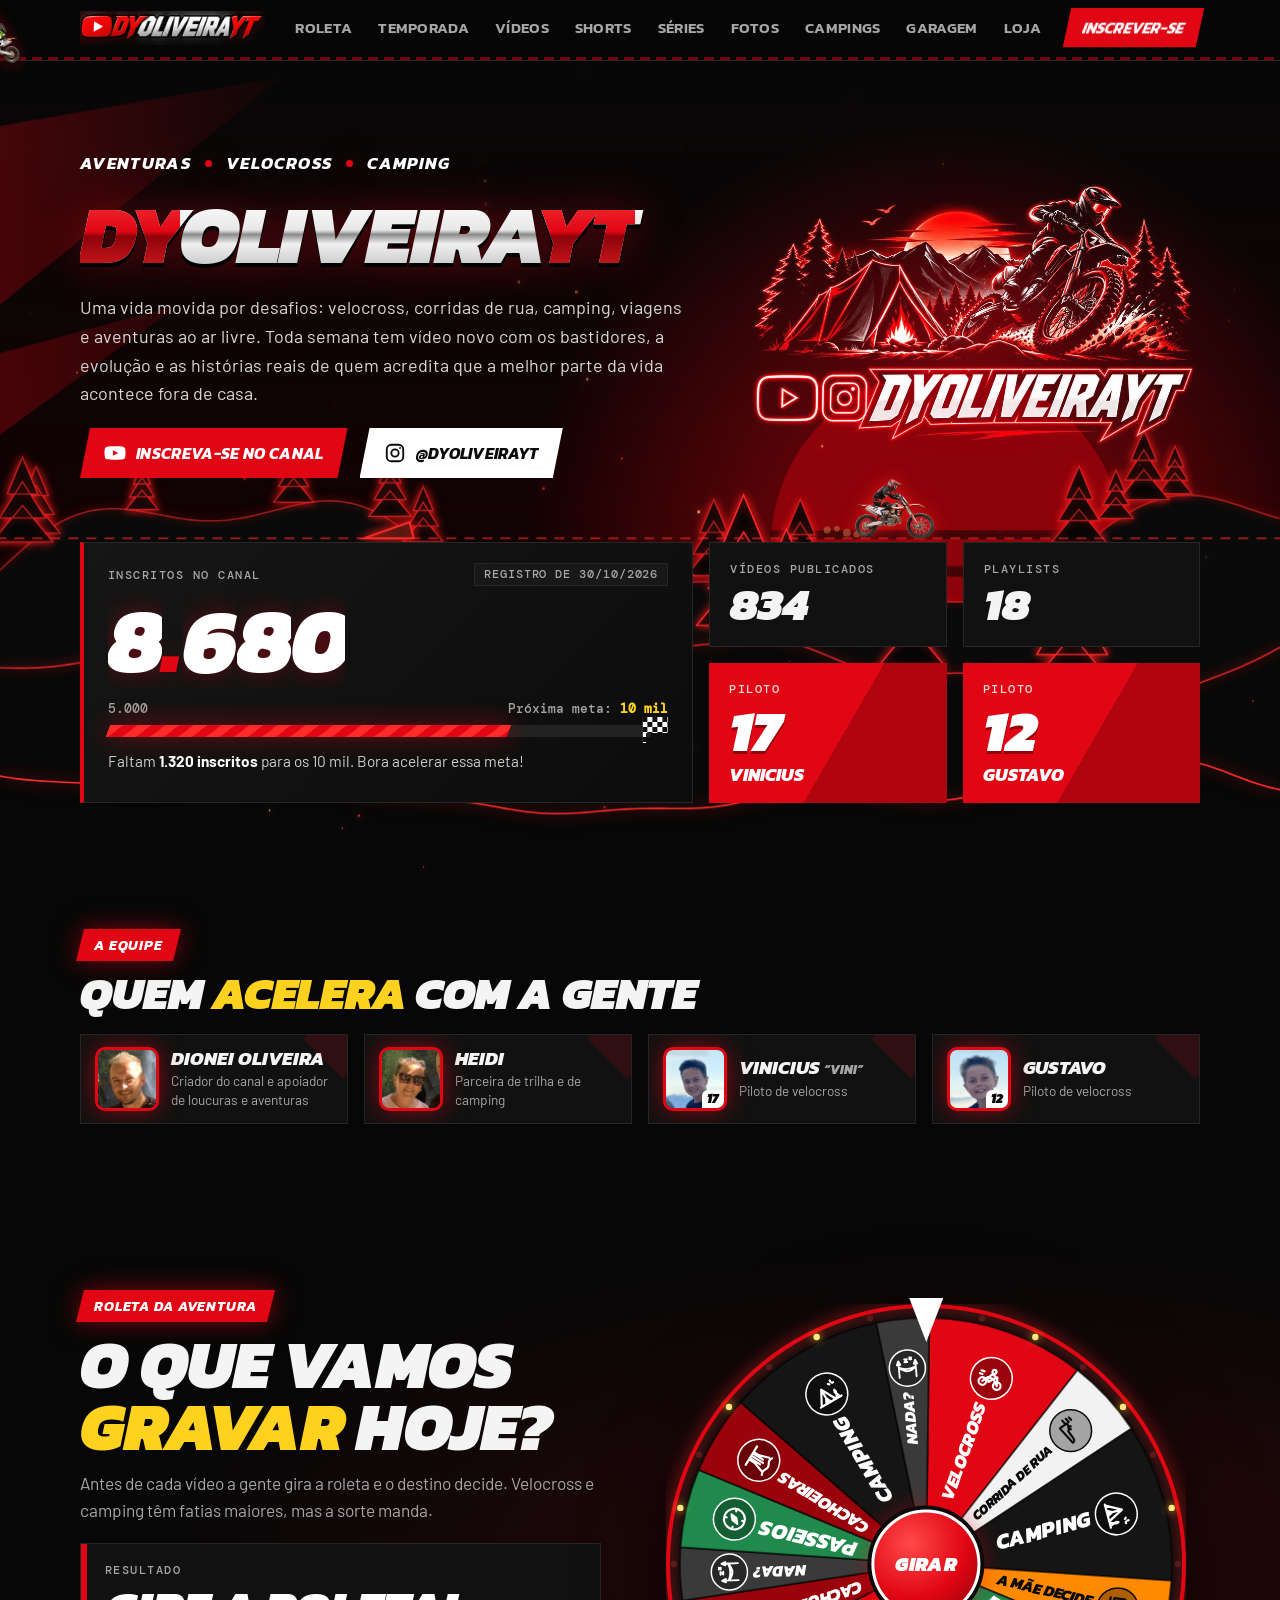
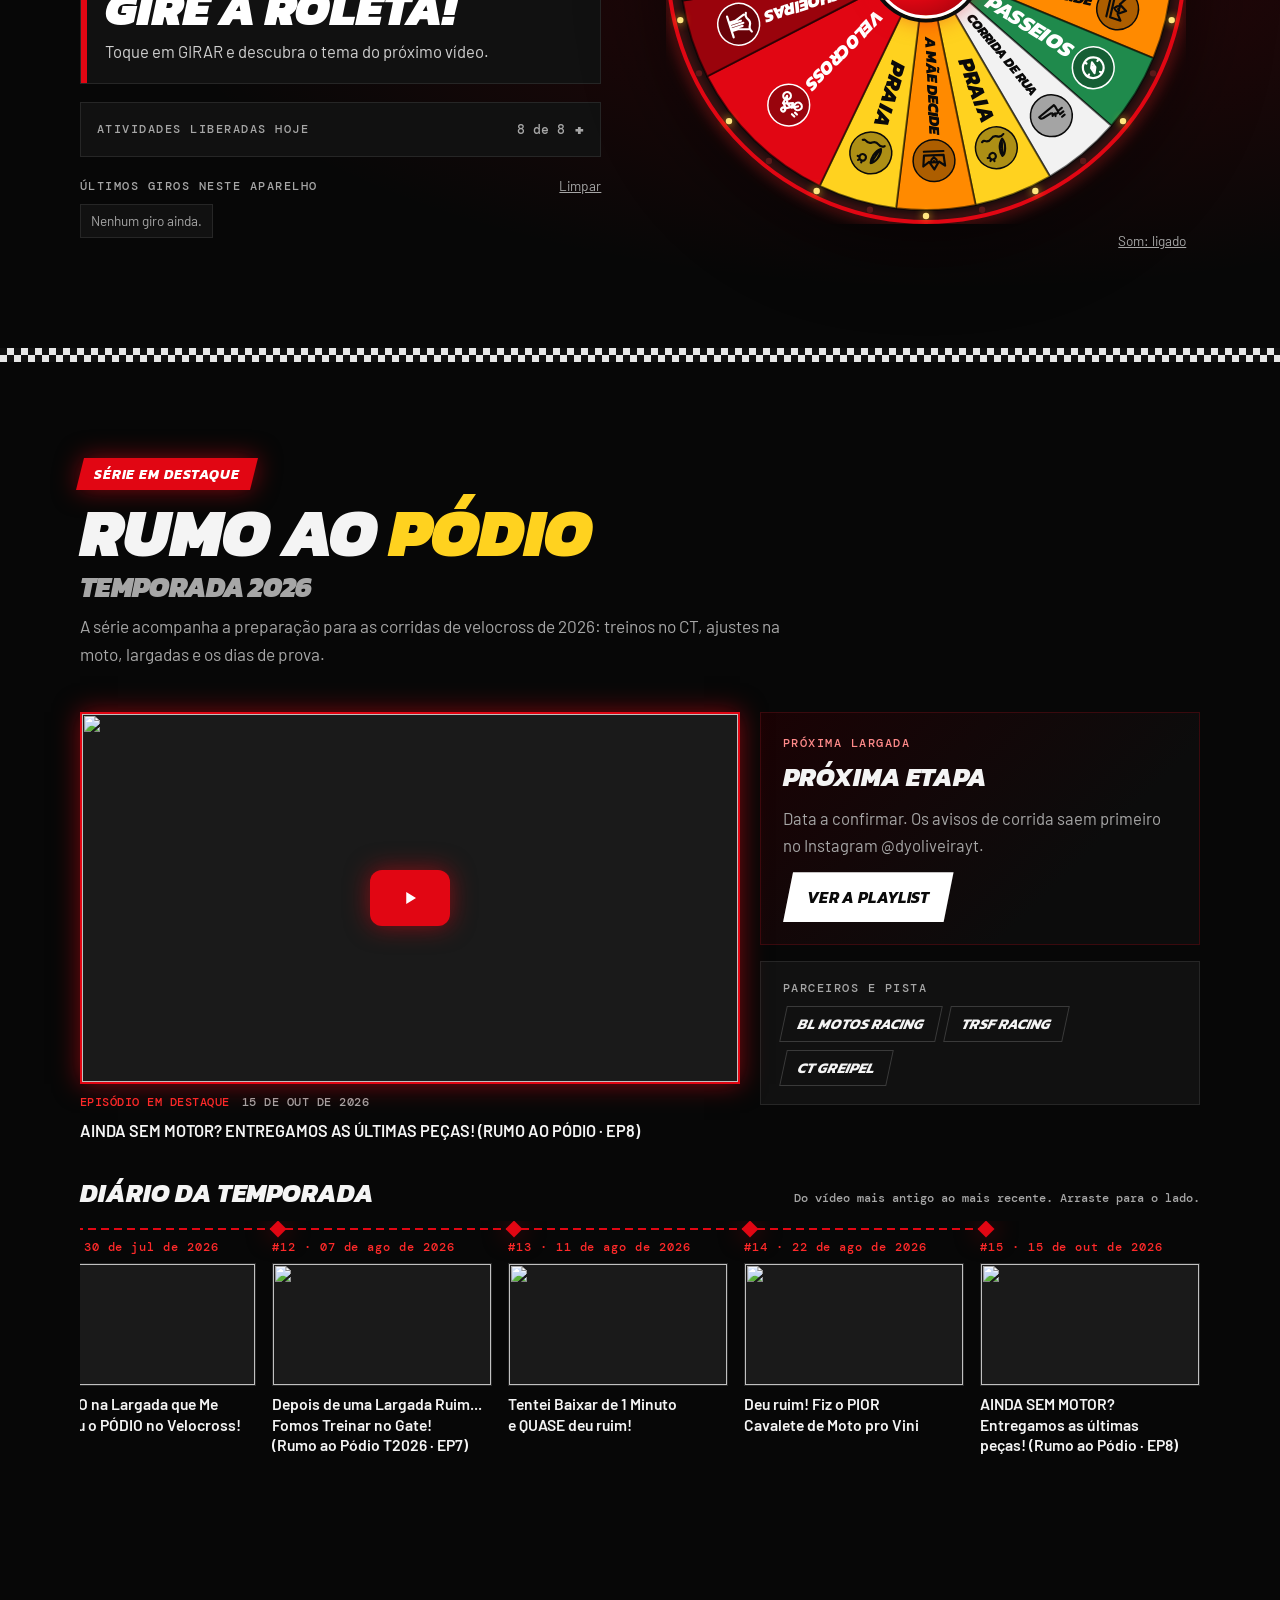
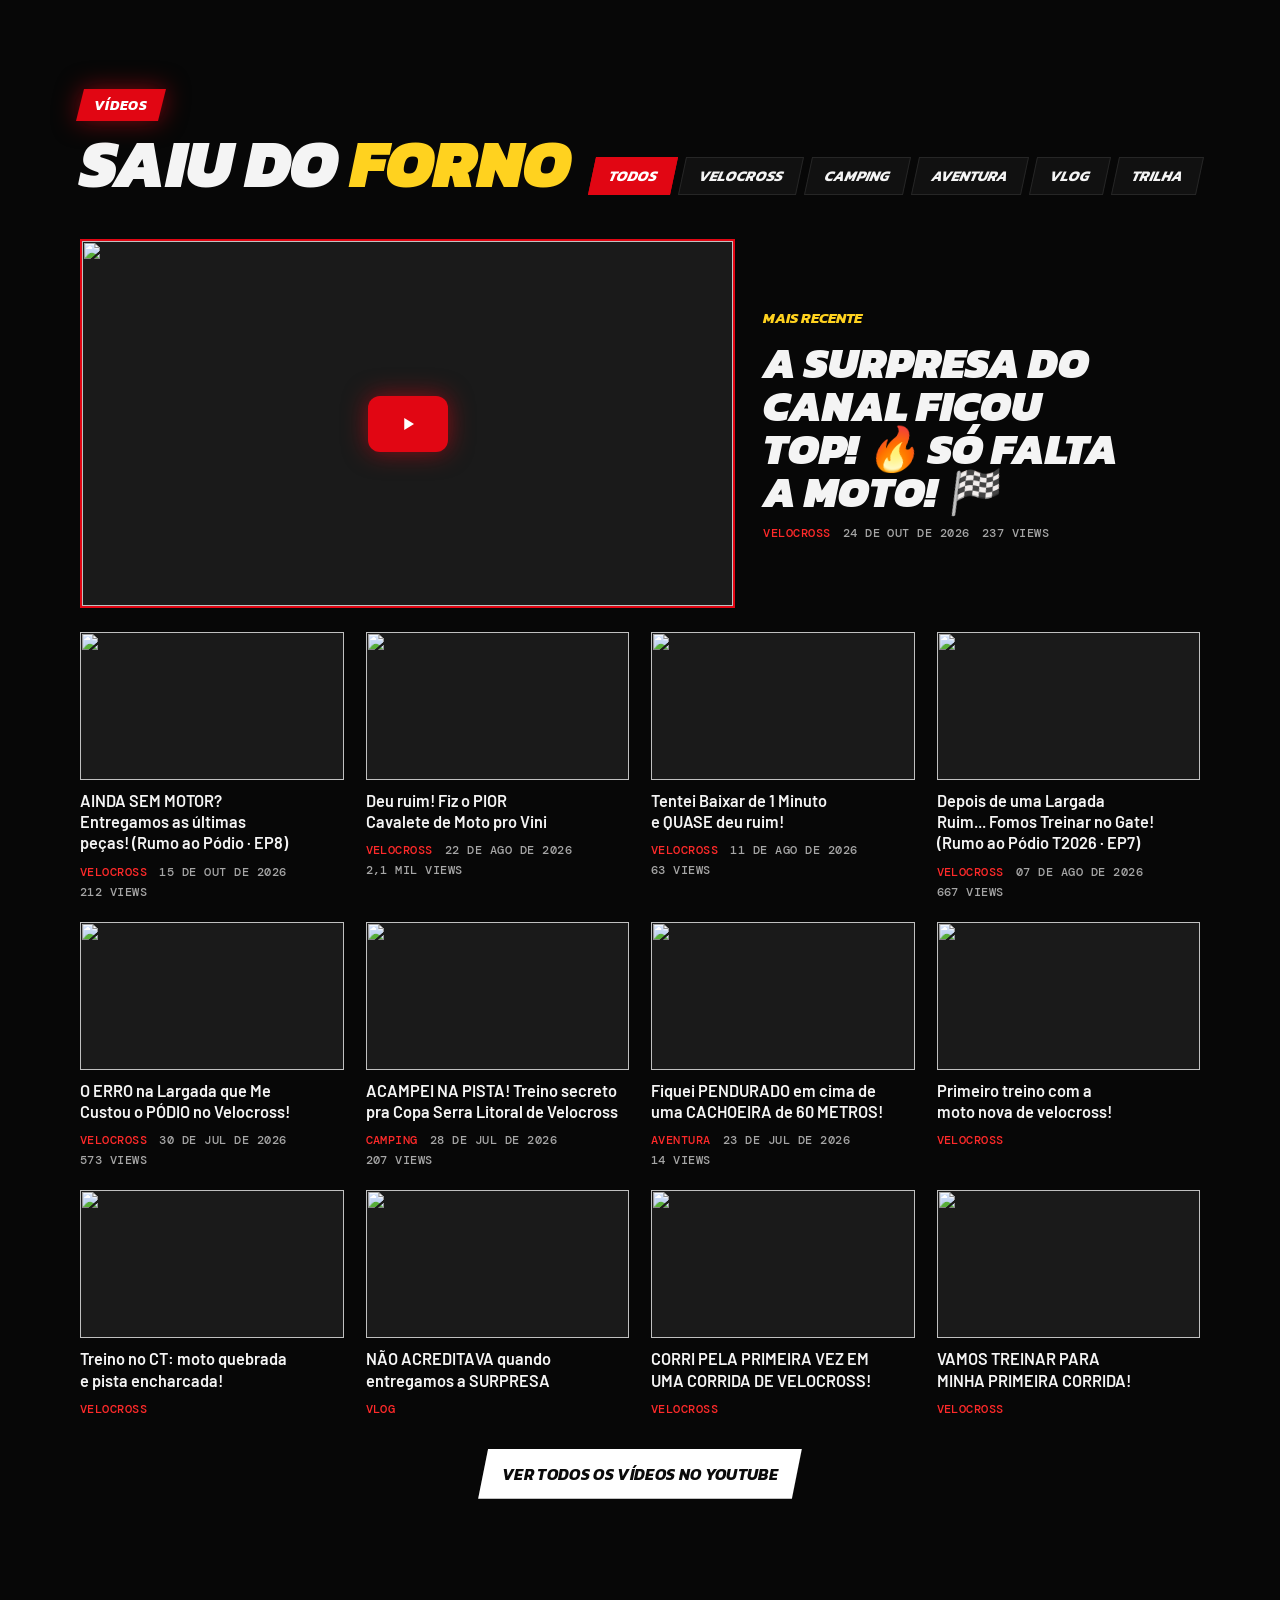
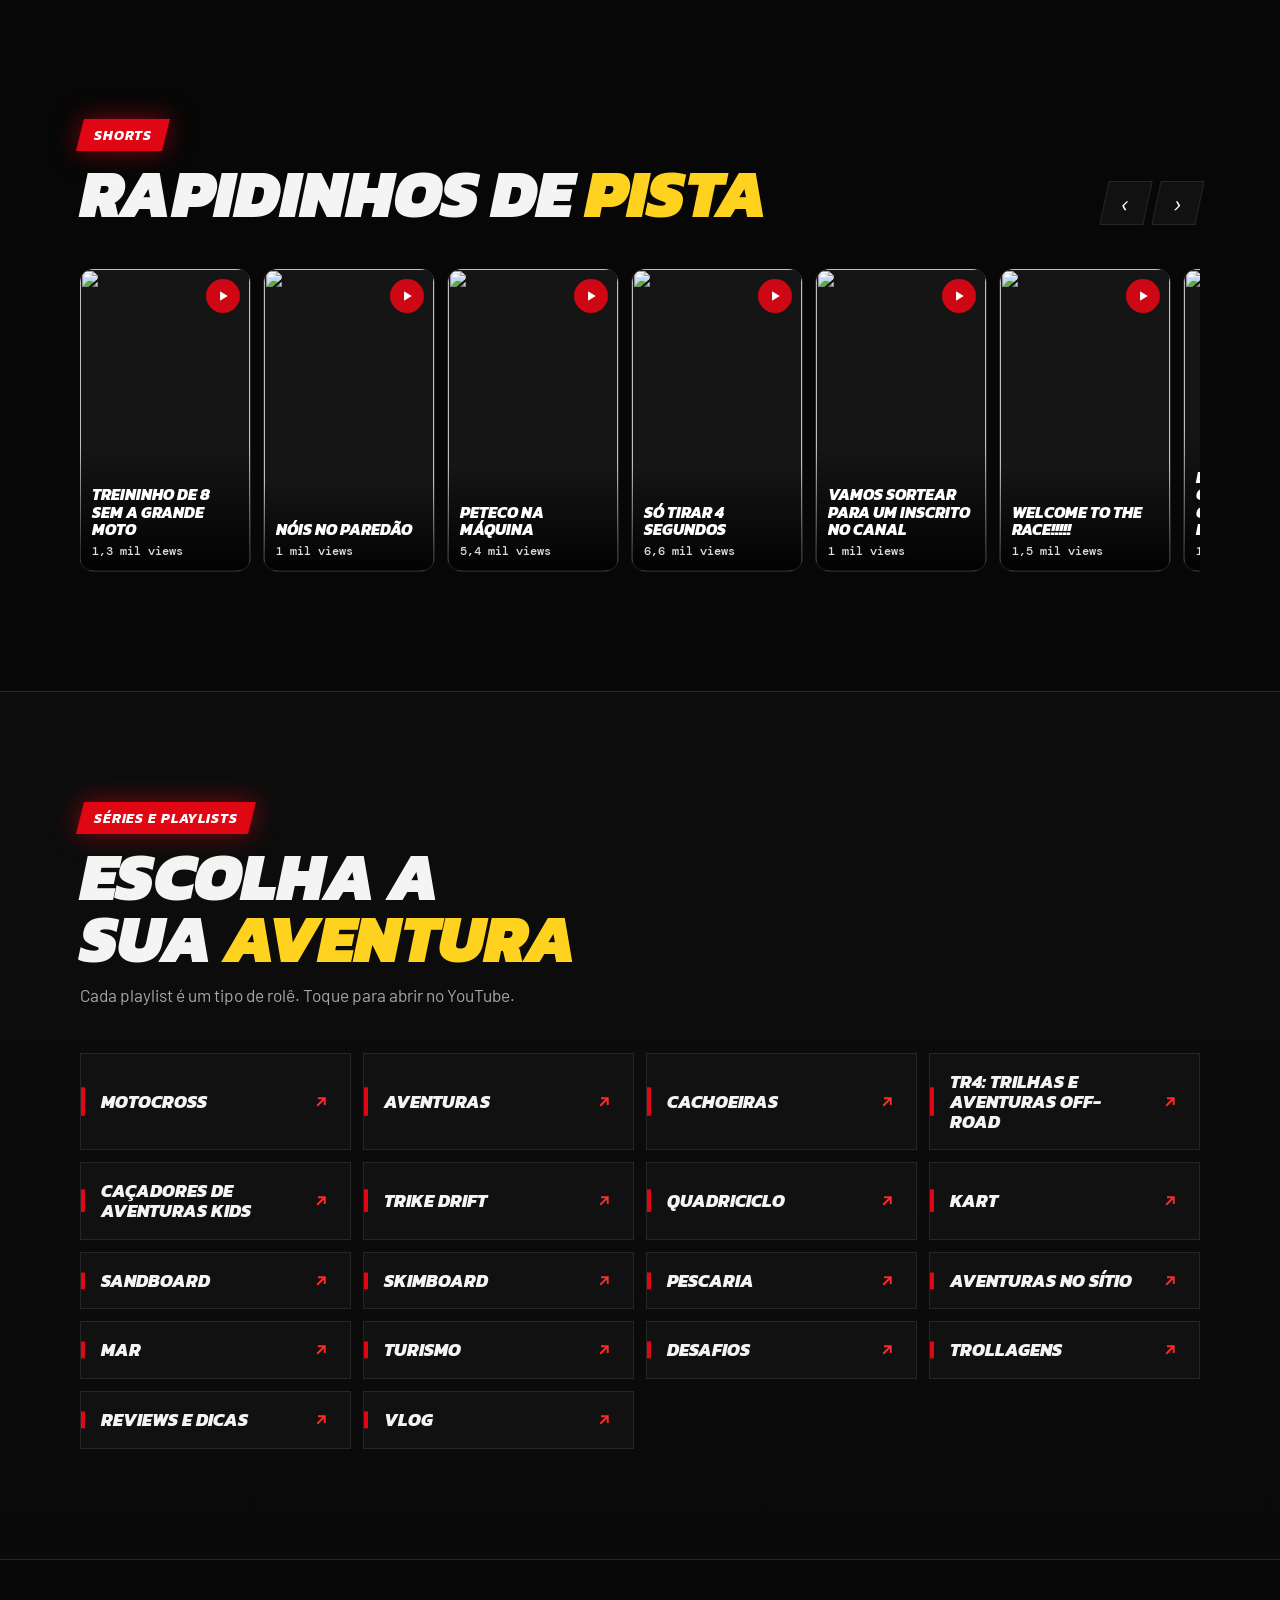
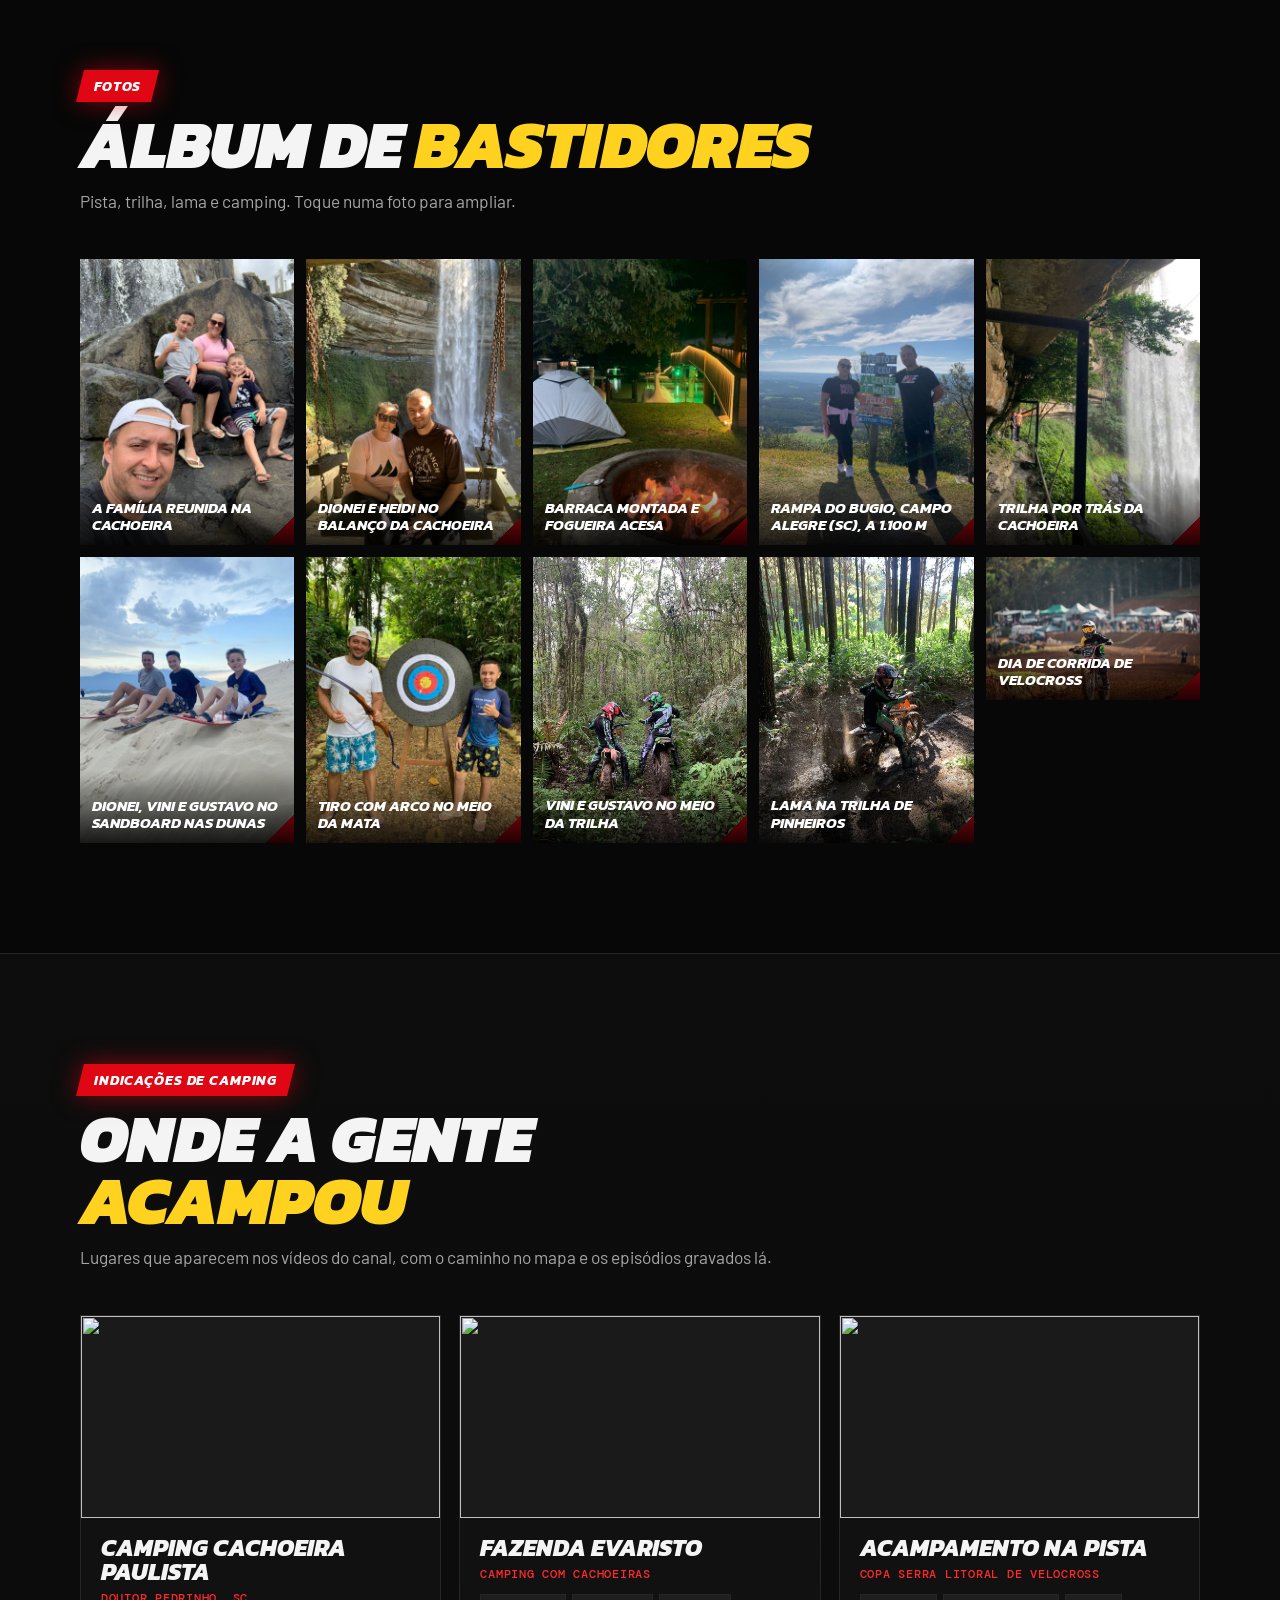
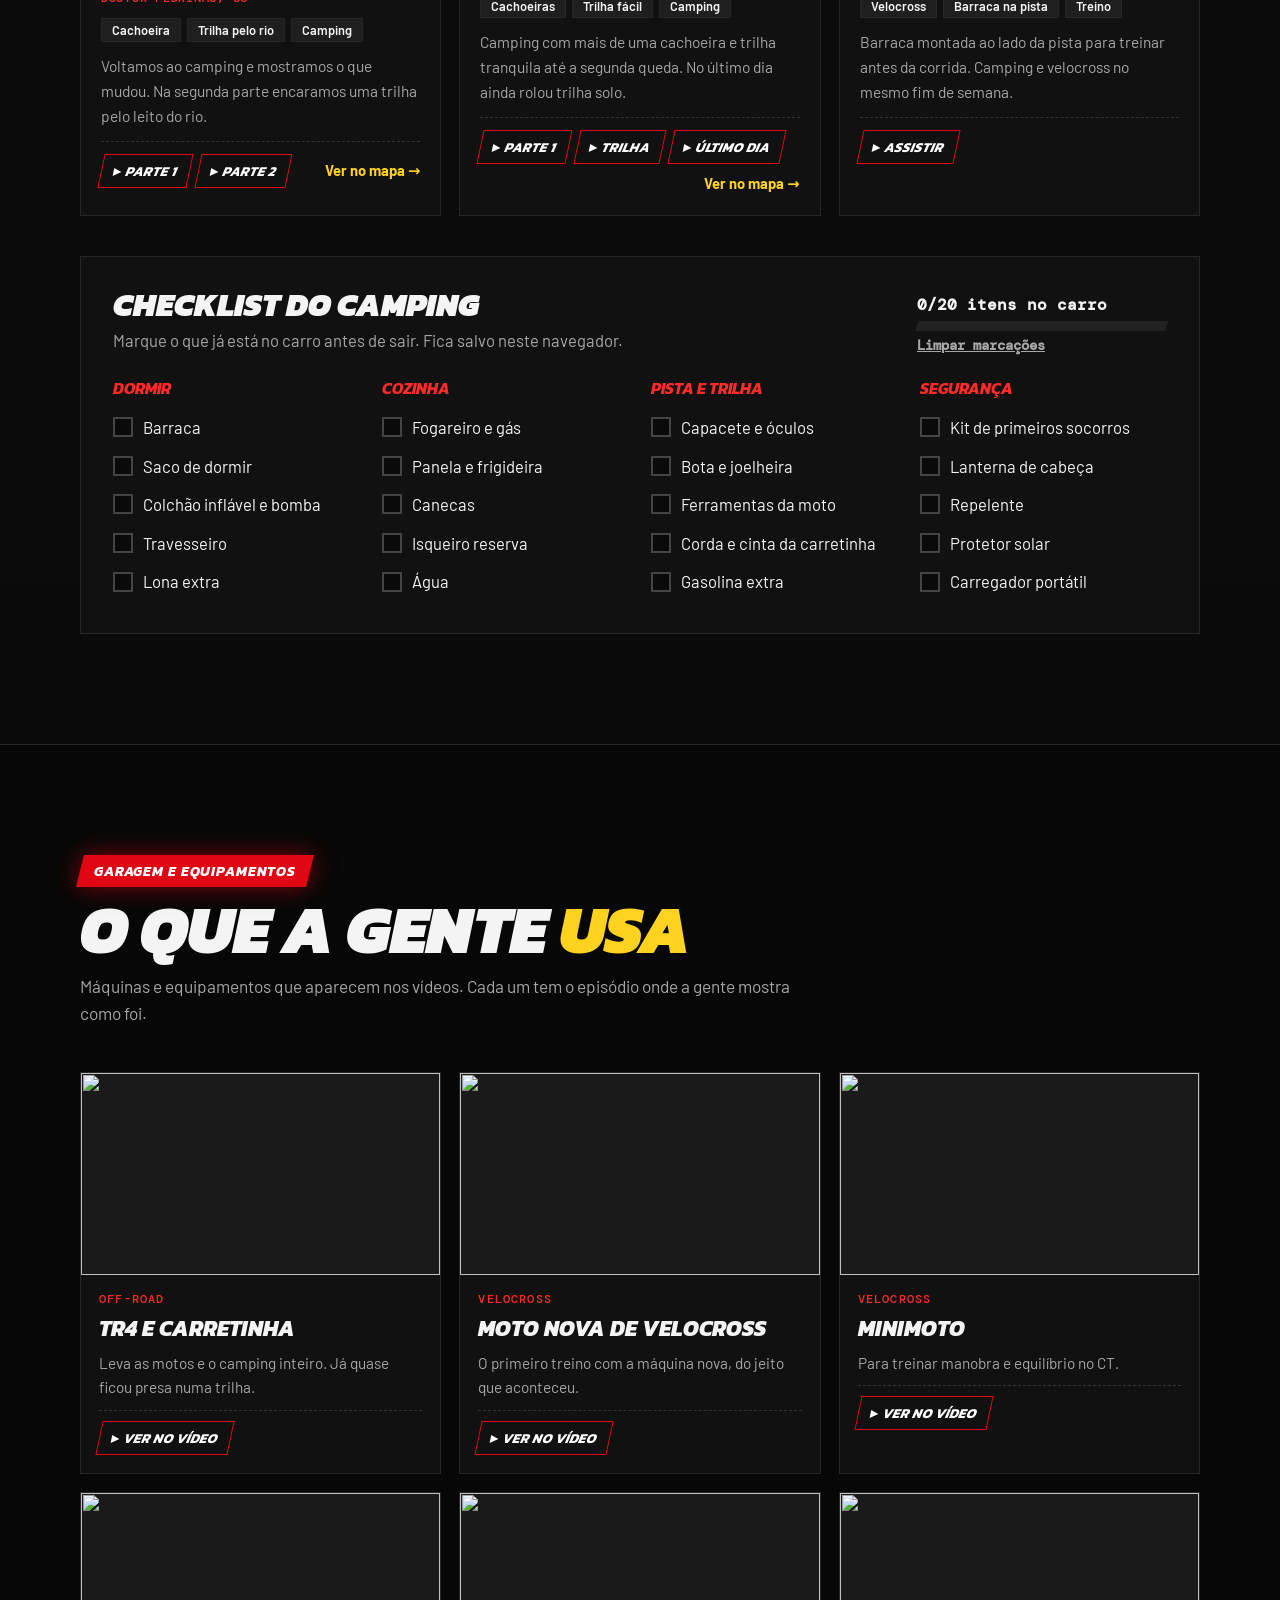
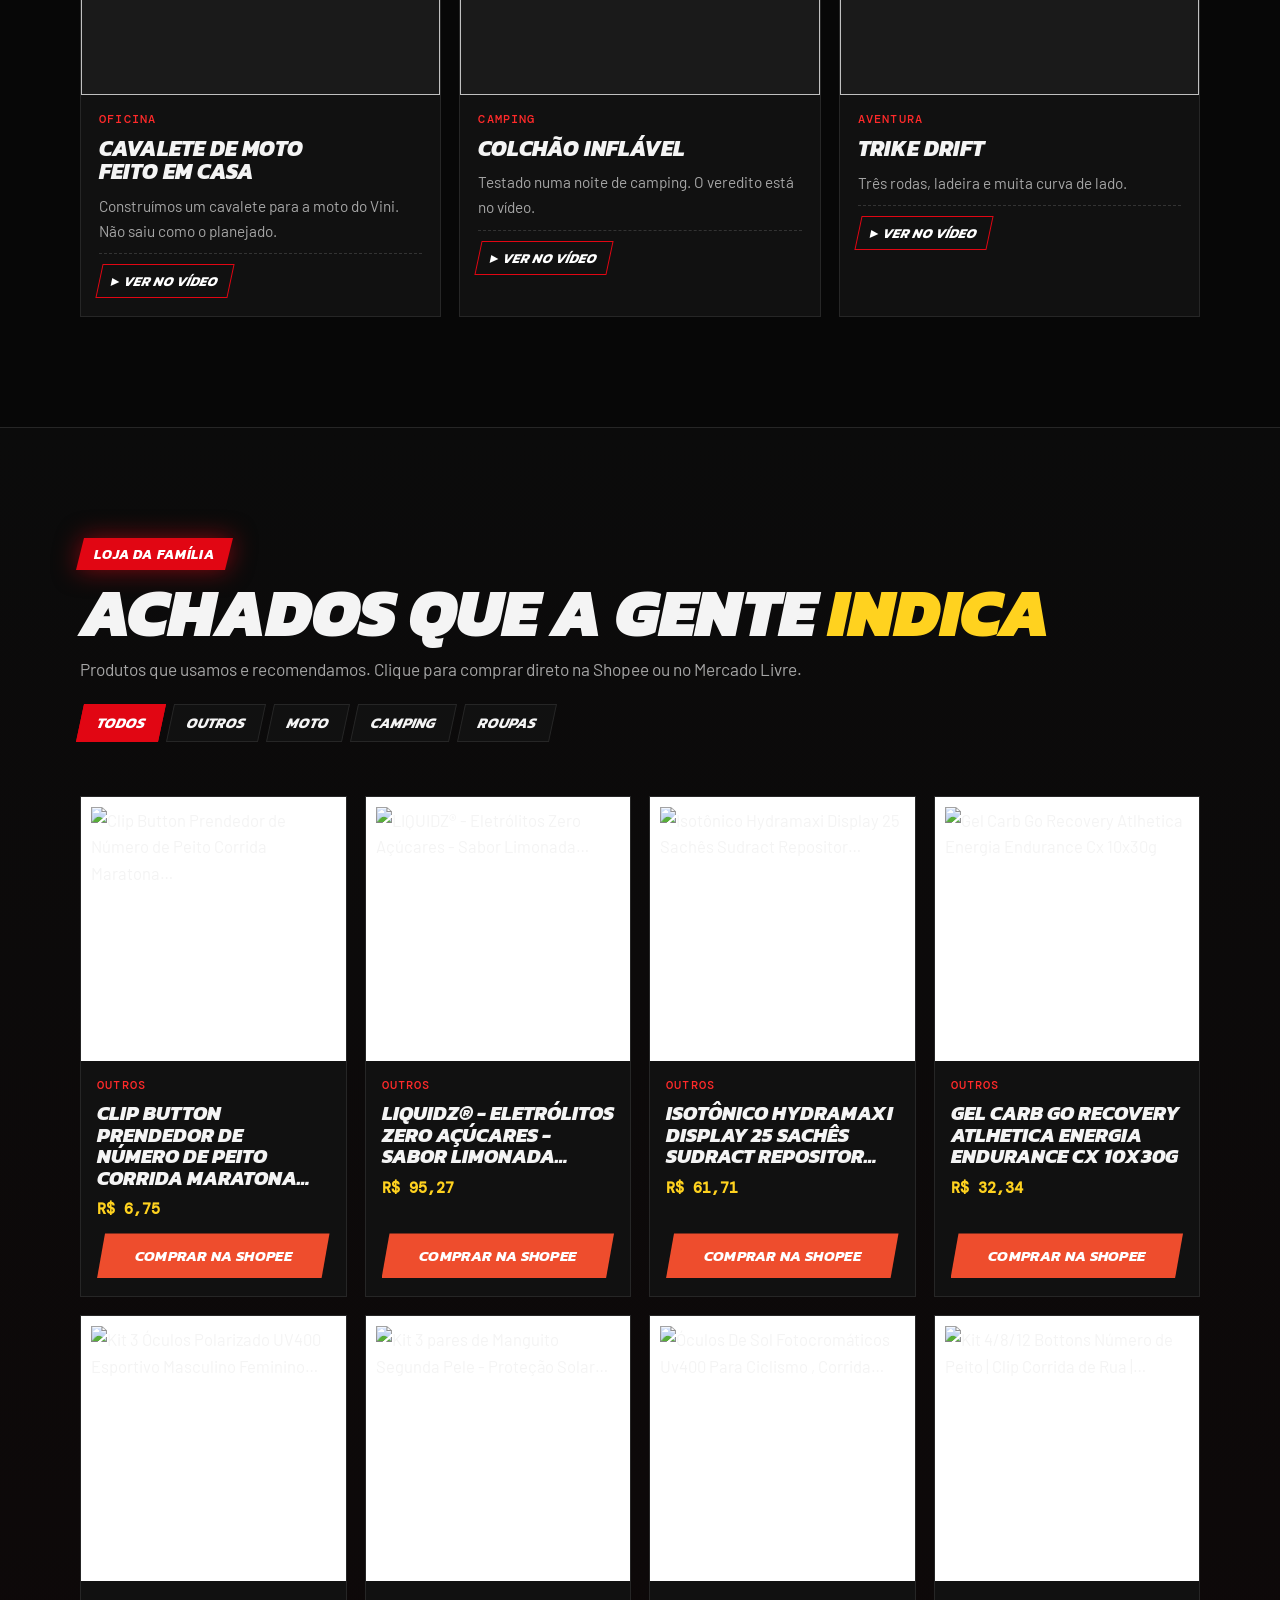
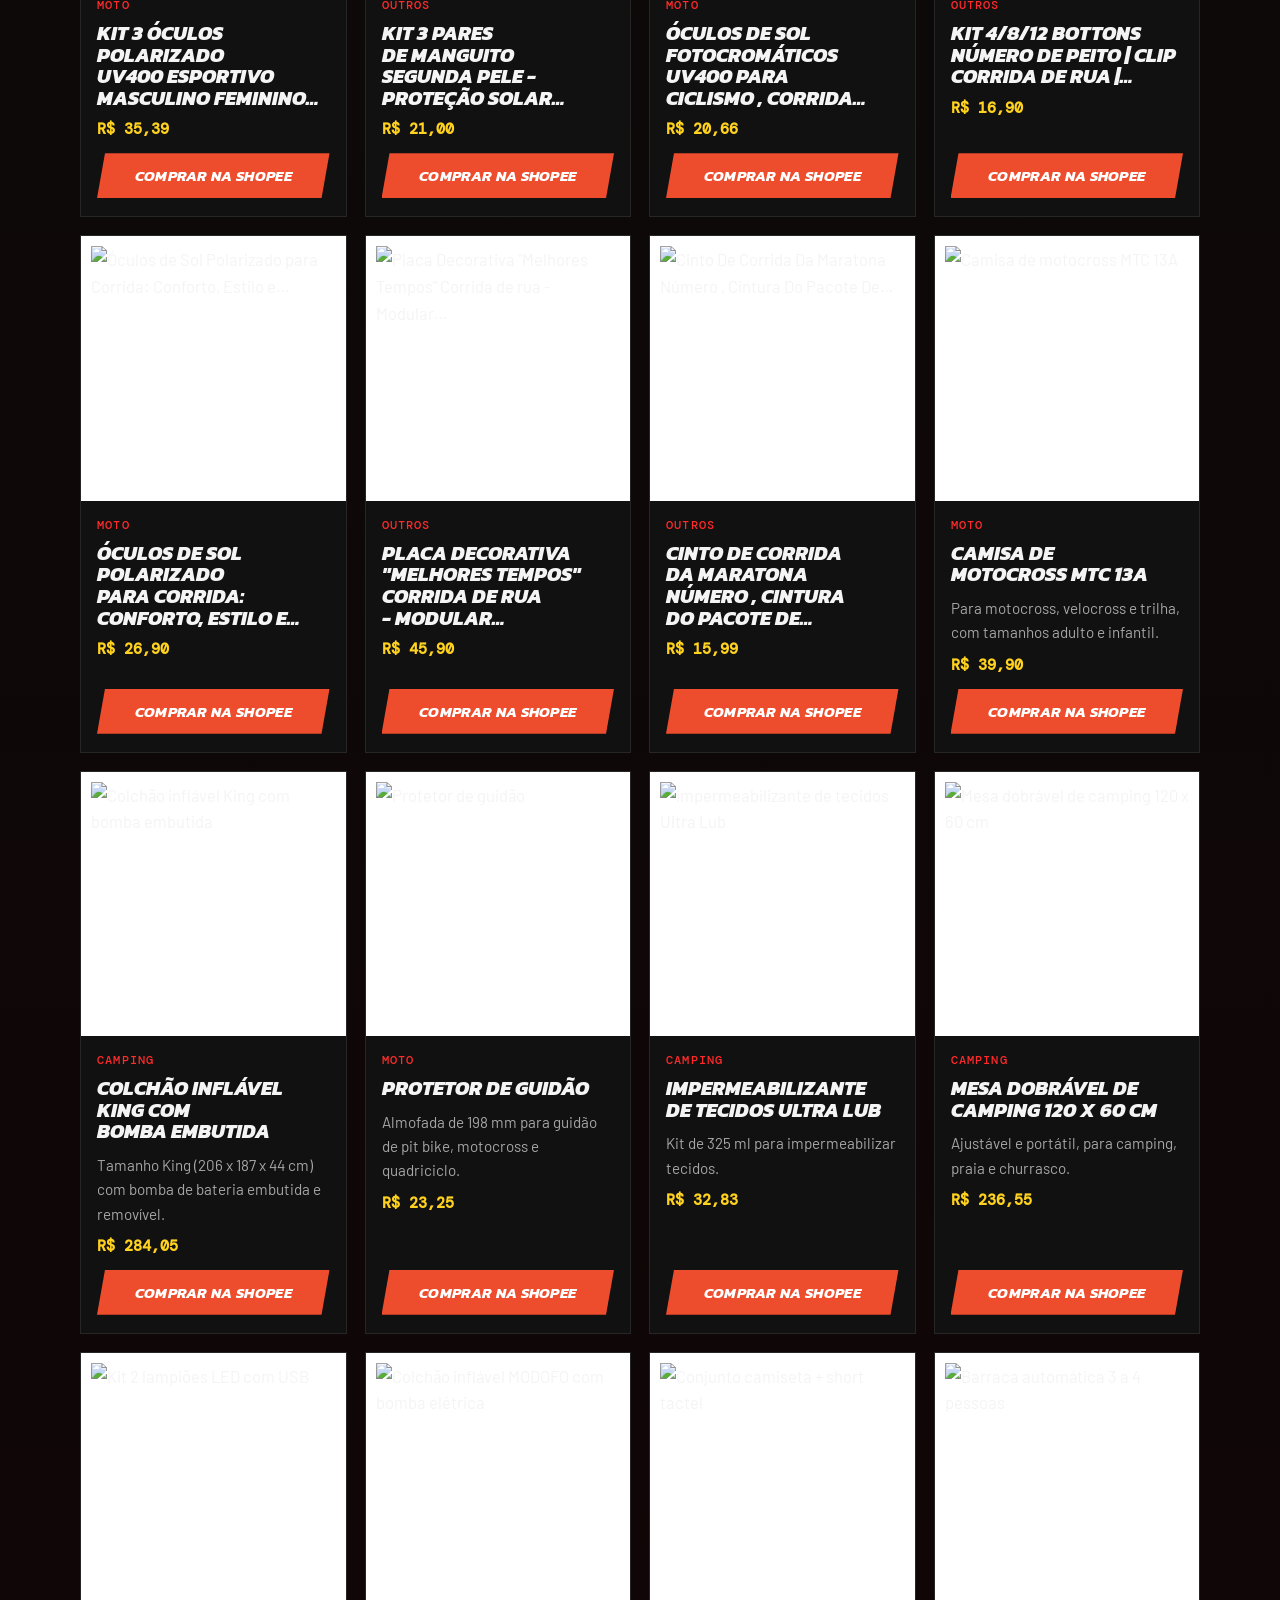
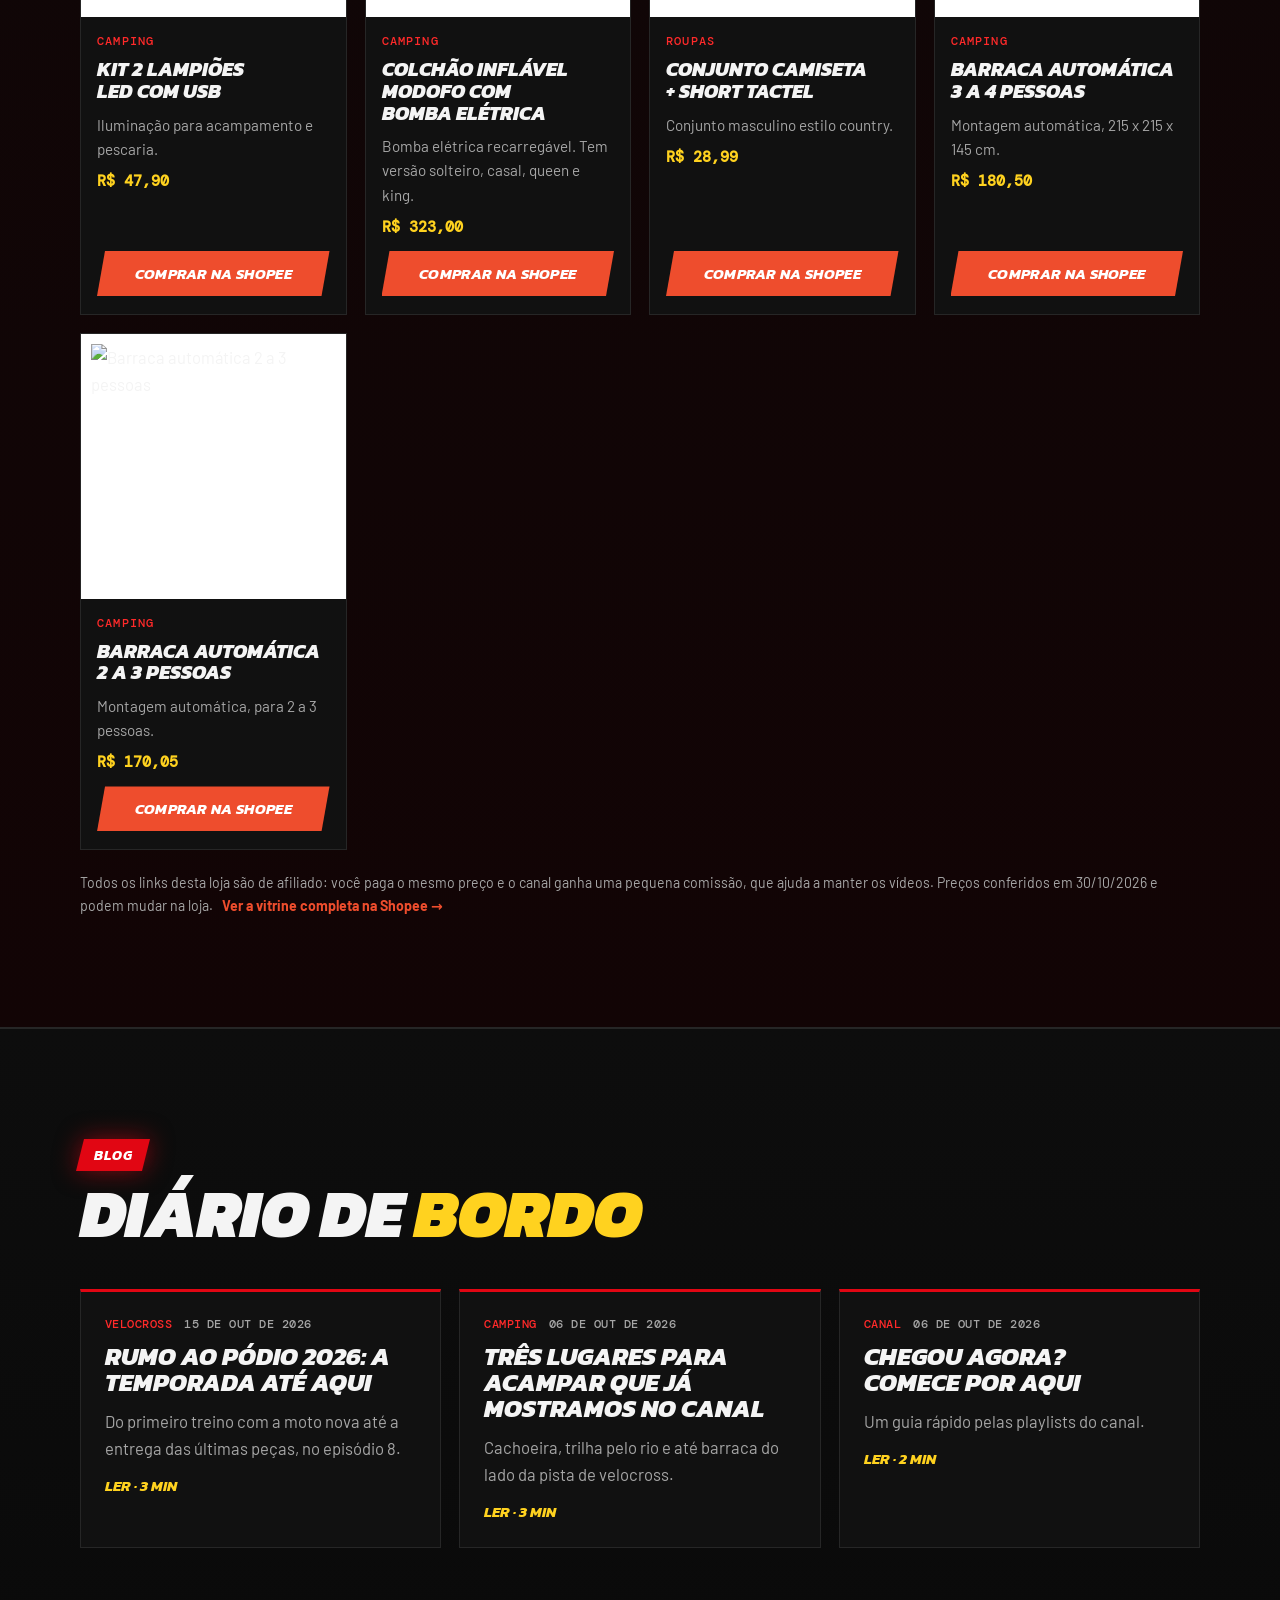
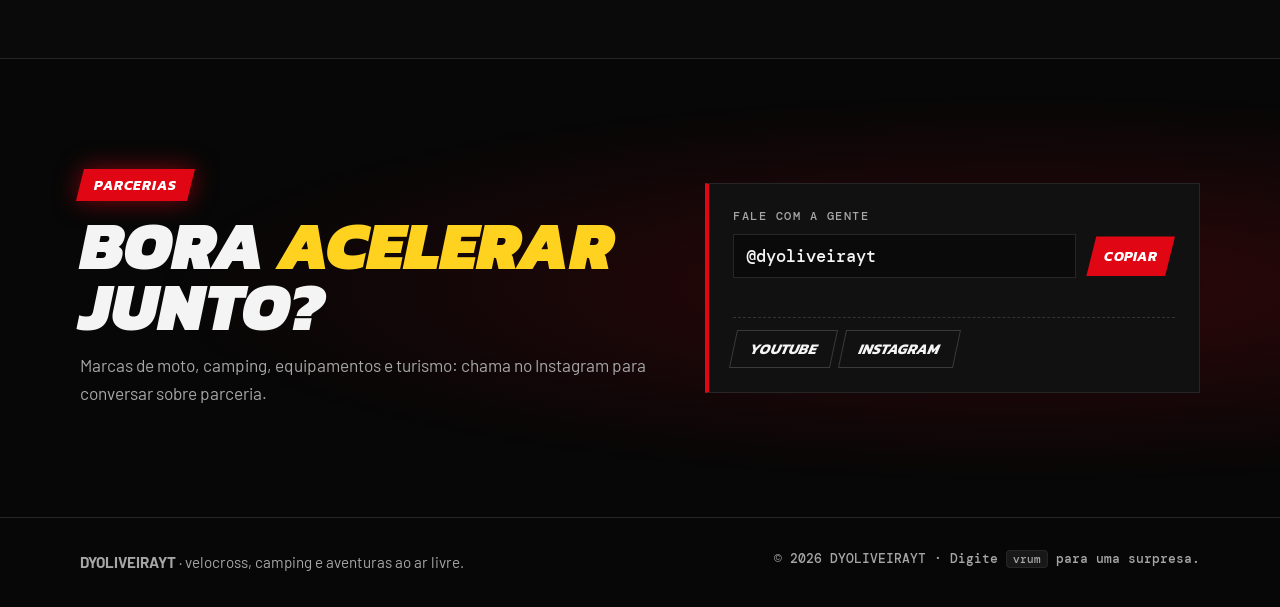
==== commit b02d68ff: "Site instalável como app no celular Manifest com ícones a partir do logo neon (incluindo versão mask" ====
--- a/index.html
+++ b/index.html
@@ -20,6 +20,12 @@
 <meta name="twitter:image" content="https://dioneioliveira.github.io/assets/compartilhar.jpg">
 <link rel="canonical" href="https://dioneioliveira.github.io/">
 <link rel="icon" href="assets/avatar.jpg">
+<link rel="manifest" href="manifest.webmanifest">
+<link rel="apple-touch-icon" href="assets/app/apple-touch-icon.png">
+<meta name="apple-mobile-web-app-capable" content="yes">
+<meta name="mobile-web-app-capable" content="yes">
+<meta name="apple-mobile-web-app-status-bar-style" content="black-translucent">
+<meta name="apple-mobile-web-app-title" content="DYOLIVEIRAYT">
 <link rel="preconnect" href="https://fonts.googleapis.com">
 <link rel="preconnect" href="https://fonts.gstatic.com" crossorigin>
 <link rel="stylesheet" href="https://fonts.googleapis.com/css2?family=Kanit:ital,wght@0,600;0,700;1,700;1,800;1,900&family=Barlow:wght@400;500;600;700&family=DM+Mono:wght@400;500&display=swap">
@@ -49,6 +55,7 @@
       <a href="#loja" id="navLoja" hidden>Loja</a>
       <a href="#blog">Blog</a>
     </nav>
+    <button type="button" class="top-app" id="instalarApp" hidden>Instalar app</button>
     <a class="top-sub" id="topSub" href="#" target="_blank" rel="noopener">Inscrever-se</a>
   </div>
   <div class="track" aria-hidden="true">
--- a/css/style.css
+++ b/css/style.css
@@ -678,3 +678,9 @@
 .short-info b { font: 800 italic 1rem/1.1 var(--f-display); text-transform: uppercase; }
 .short-info small { font: 500 .74rem var(--f-mono); color: #ddd; }
 .modal-media.modal-vertical { aspect-ratio: 9 / 16; width: min(100%, 380px); max-height: 72vh; margin-inline: auto; }
+
+/* Botão instalar app */
+.top-app { flex-shrink: 0; border: 1.5px solid #fff; background: transparent; color: #fff; padding: 7px 14px; cursor: pointer;
+  font: 700 italic .9rem var(--f-display); text-transform: uppercase; transform: skewX(-12deg); }
+.top-app:hover { background: #fff; color: #0A0A0A; }
+@media (max-width: 720px) { .top-app { padding: 6px 10px; font-size: .8rem; } }
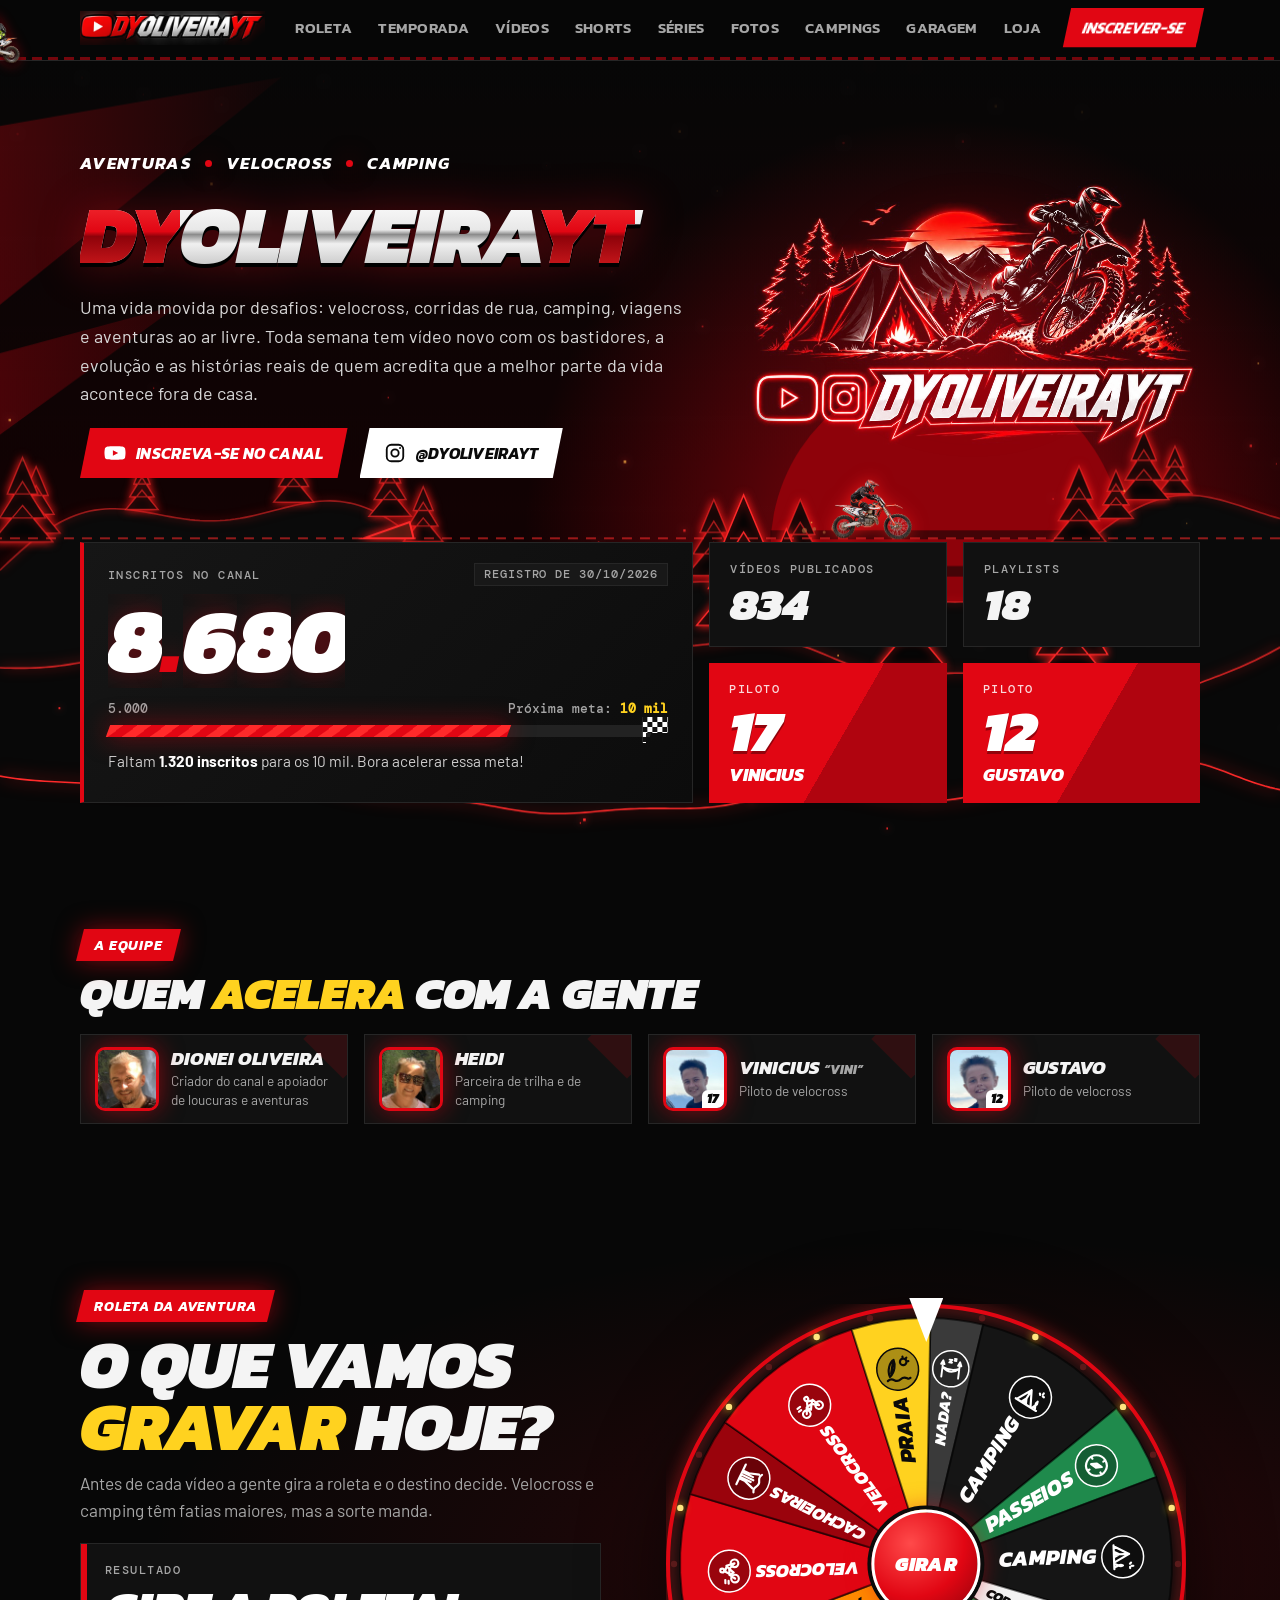
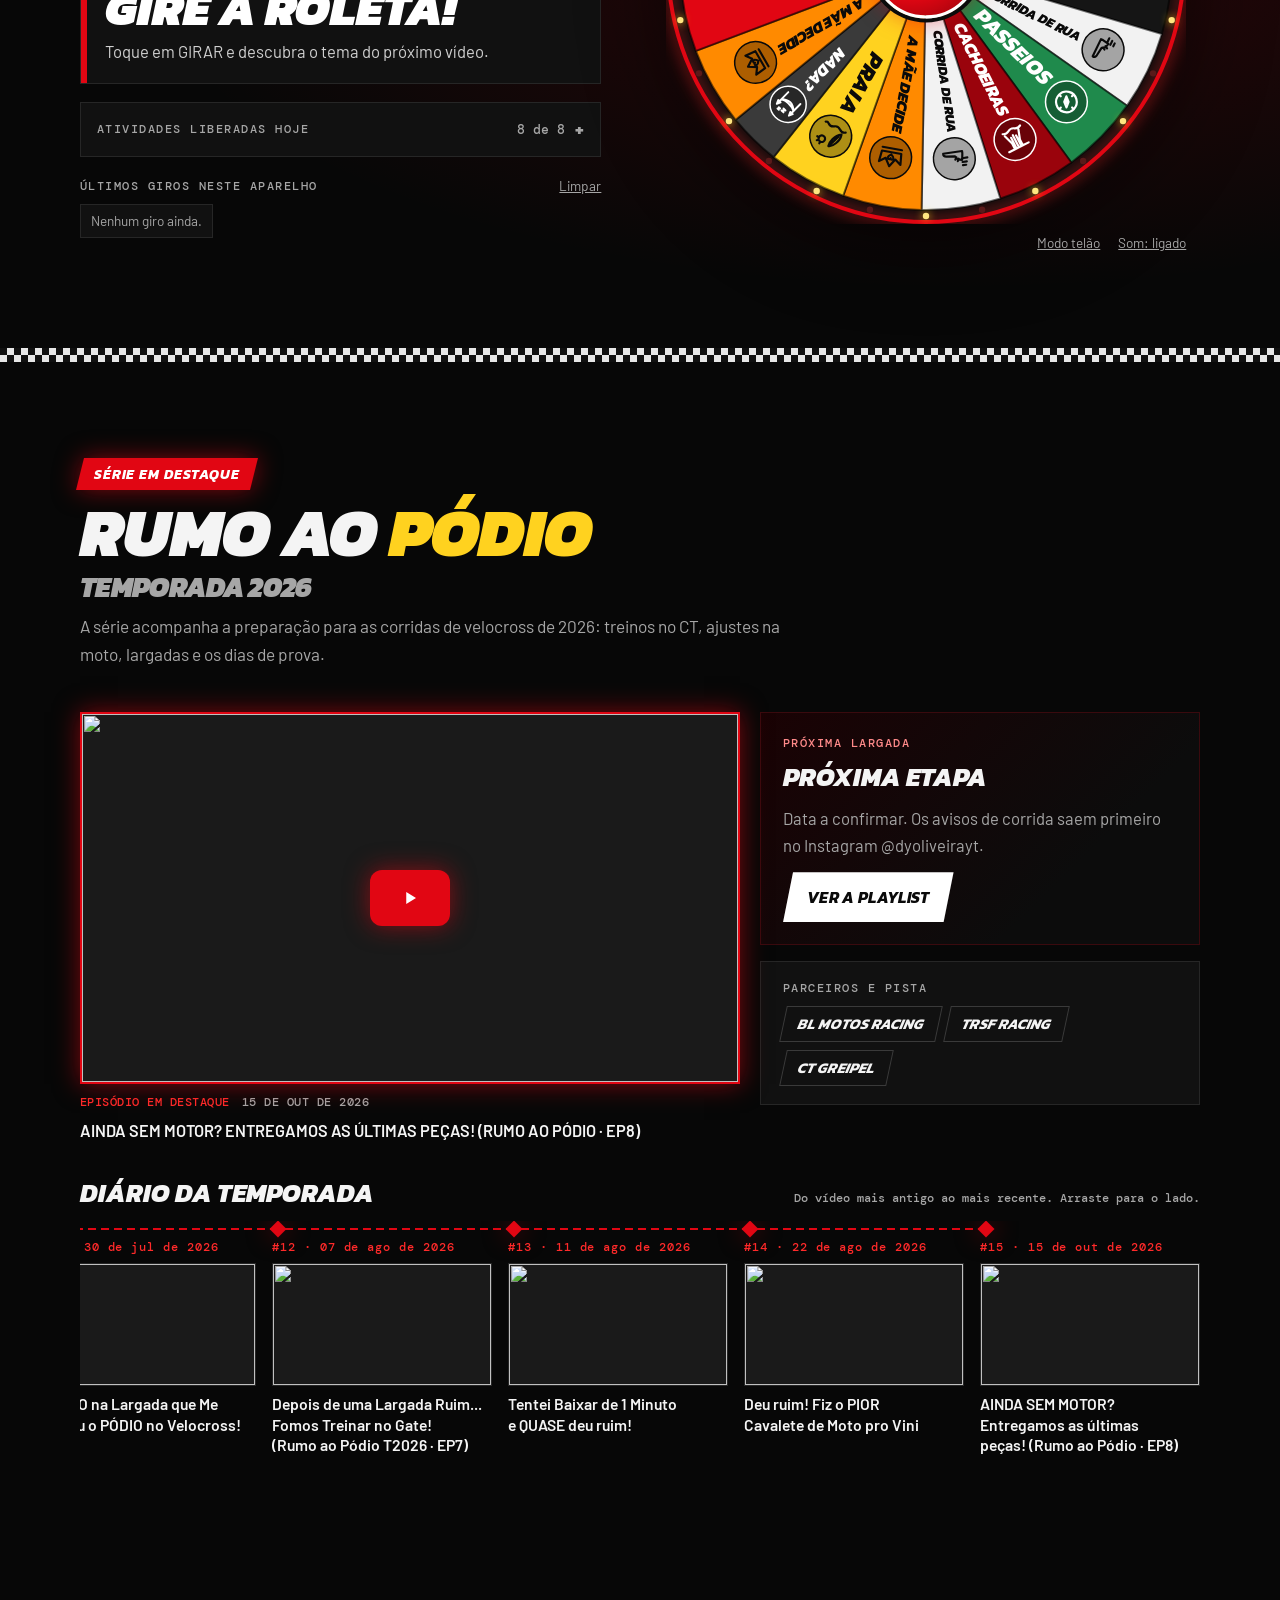
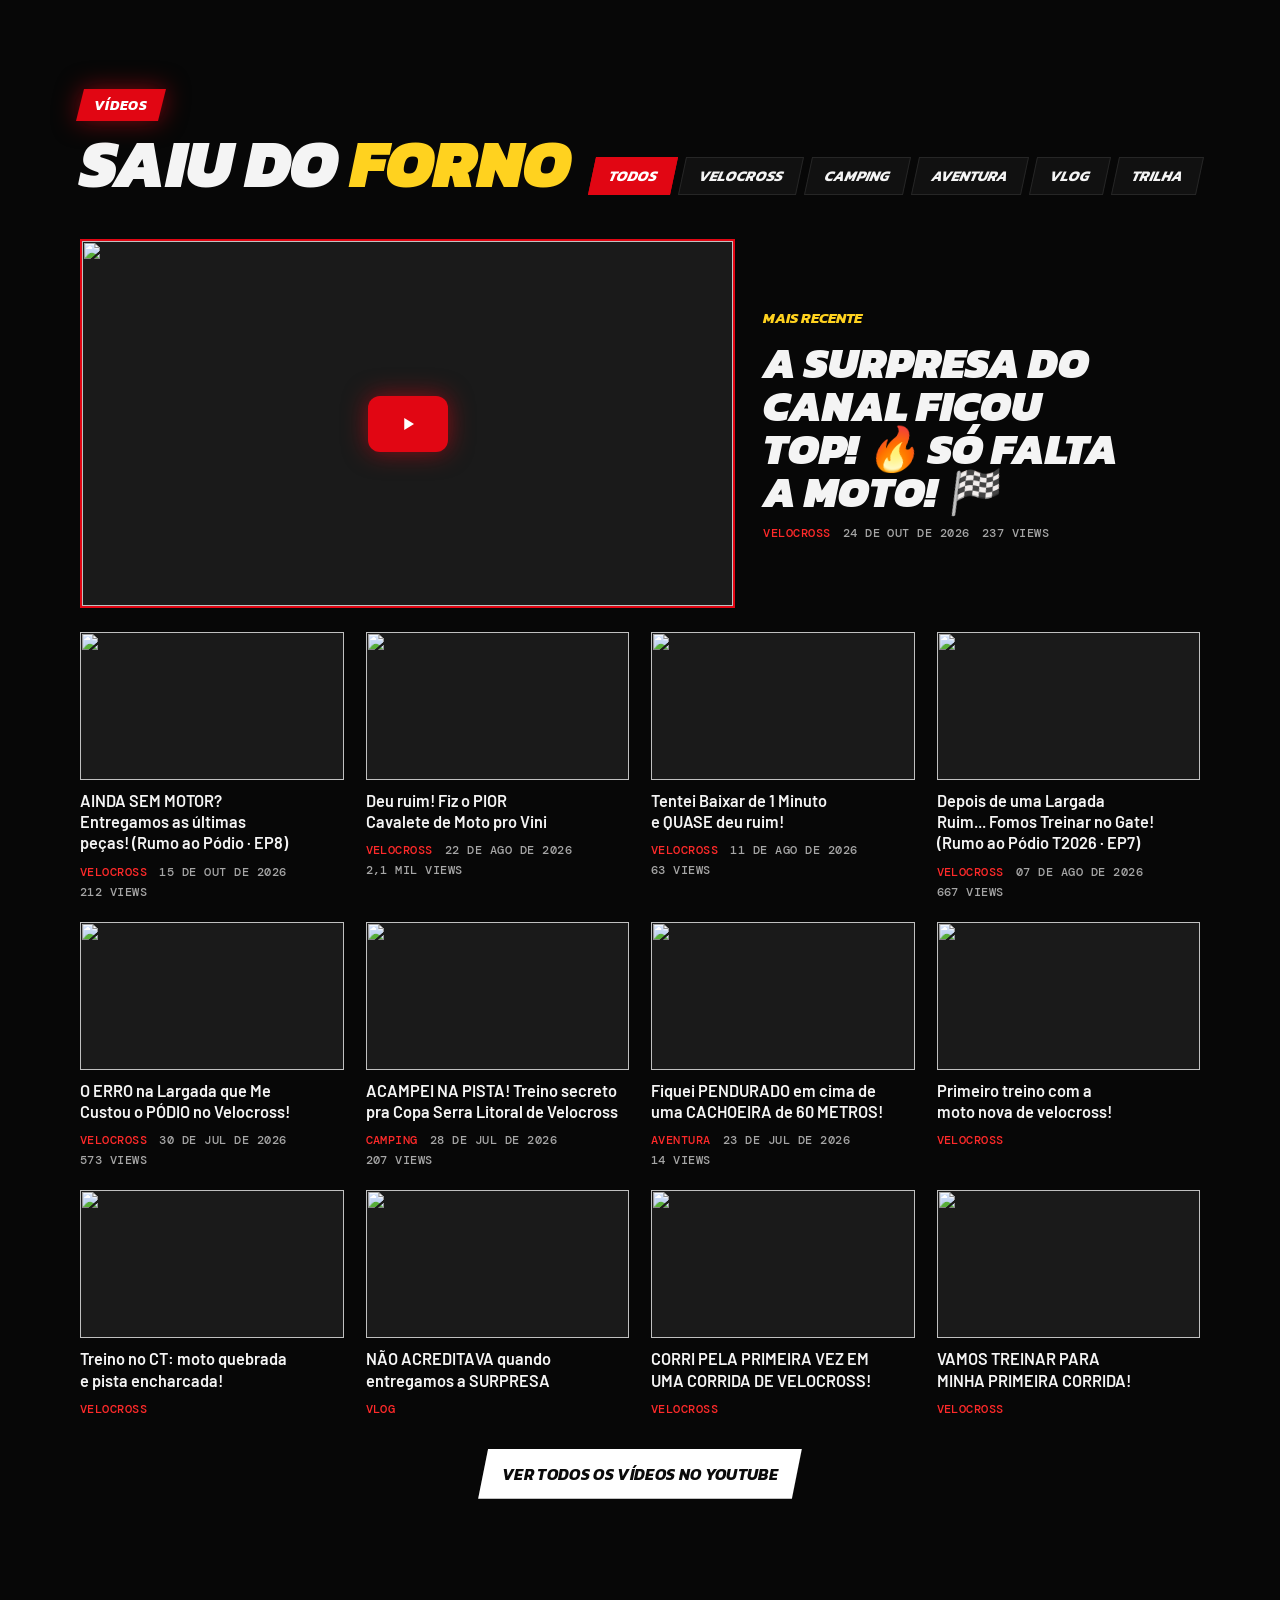
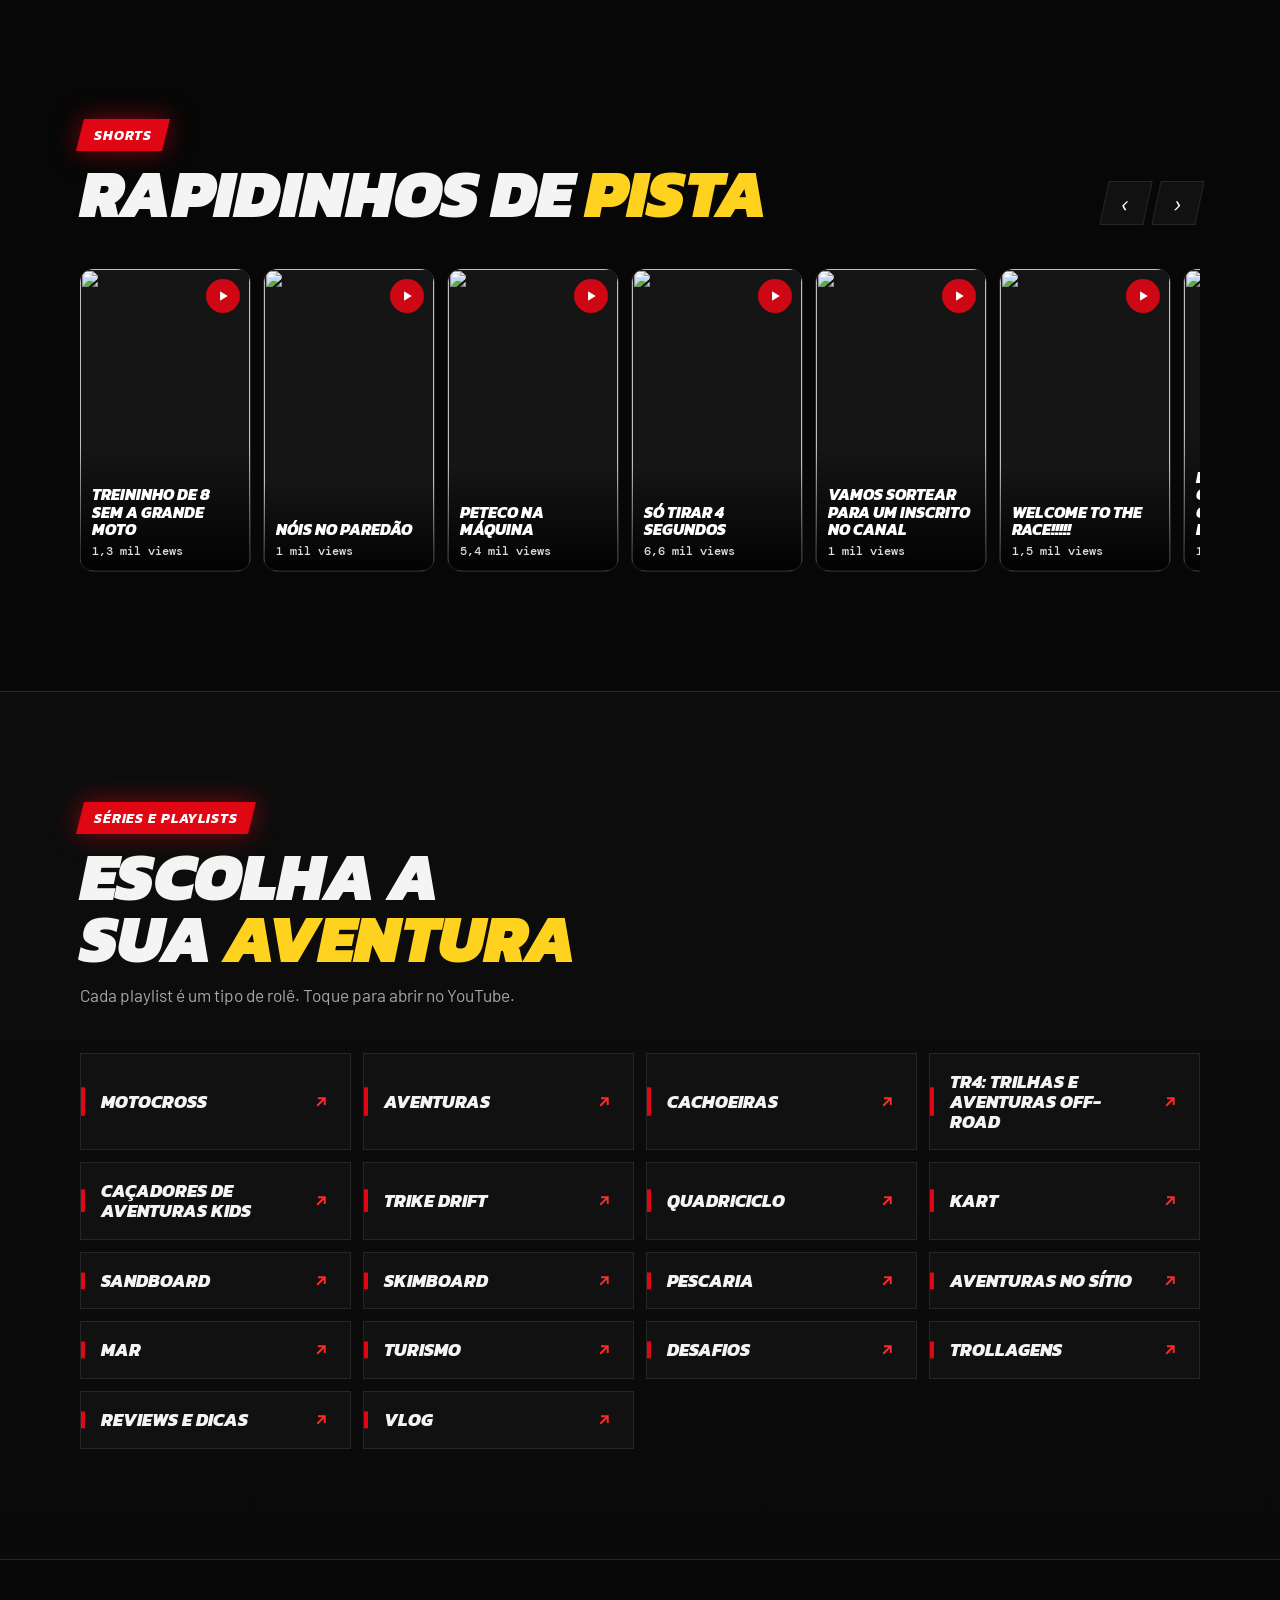
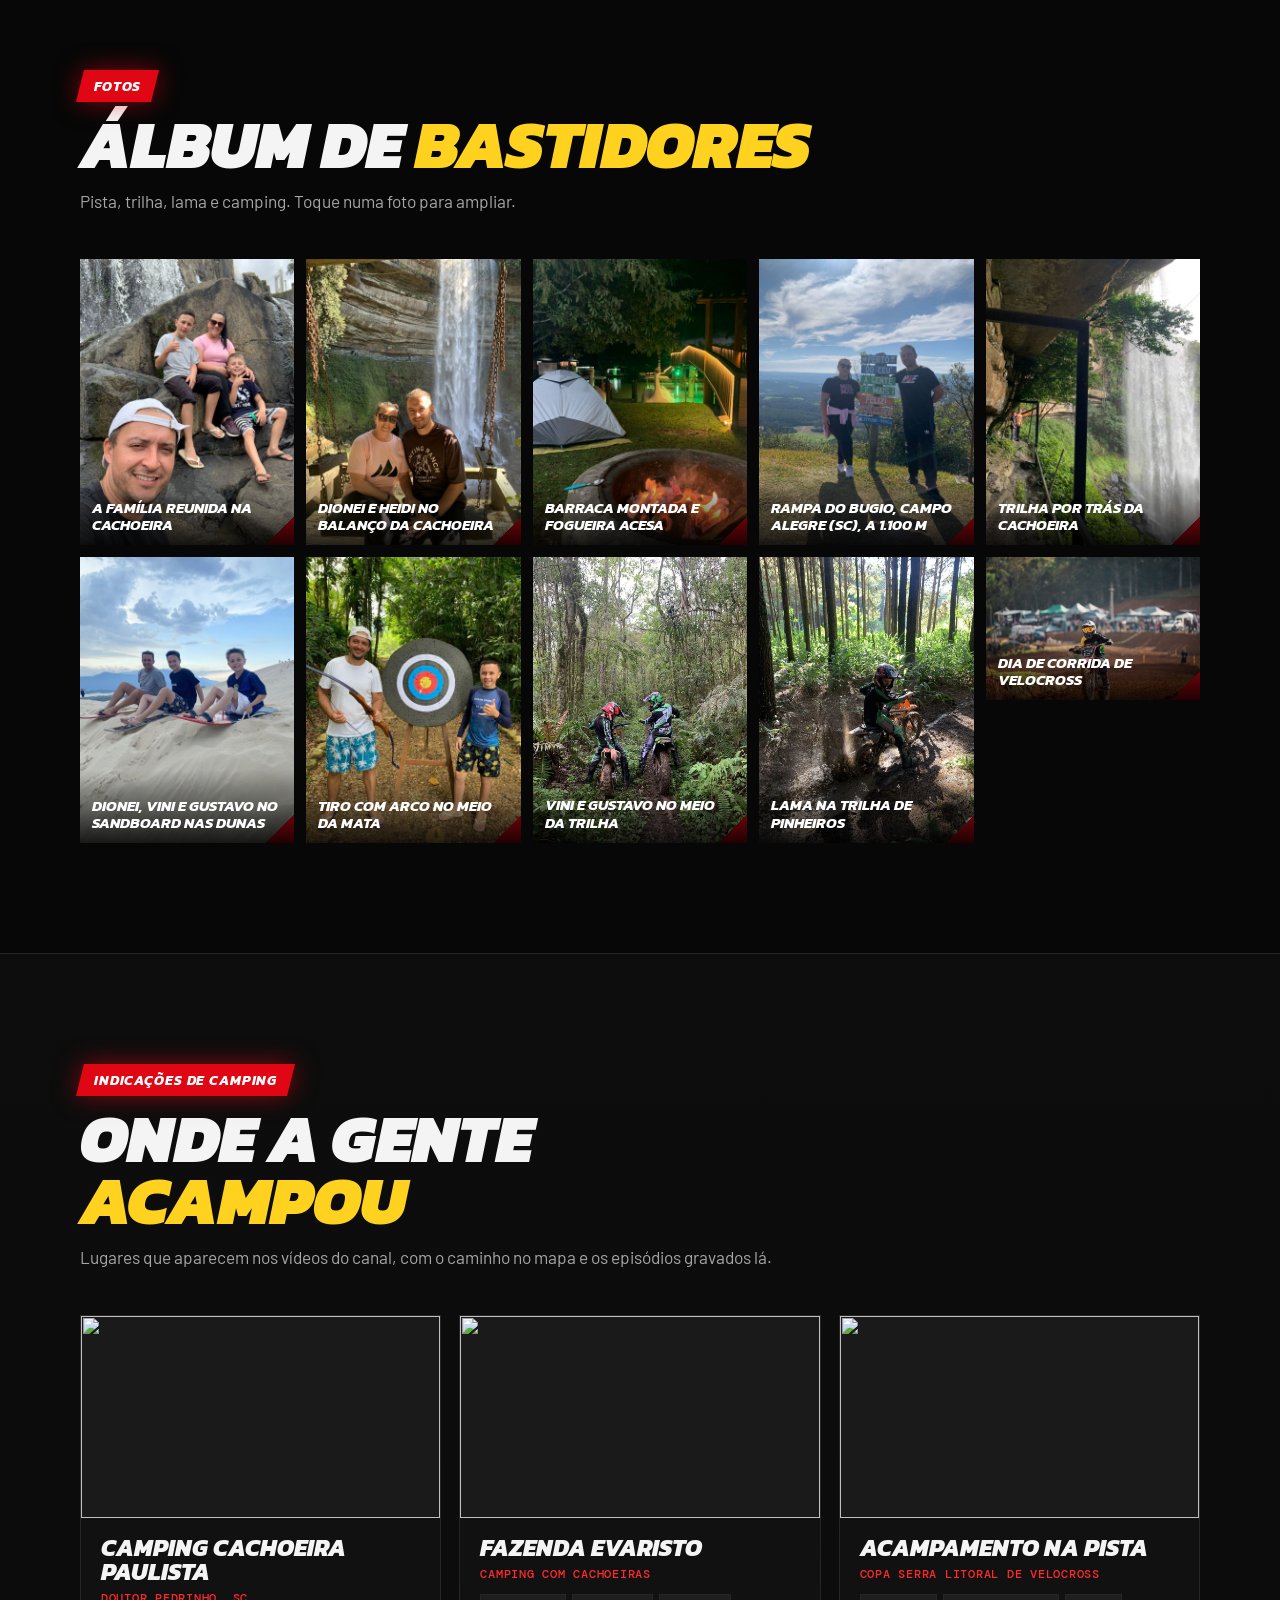
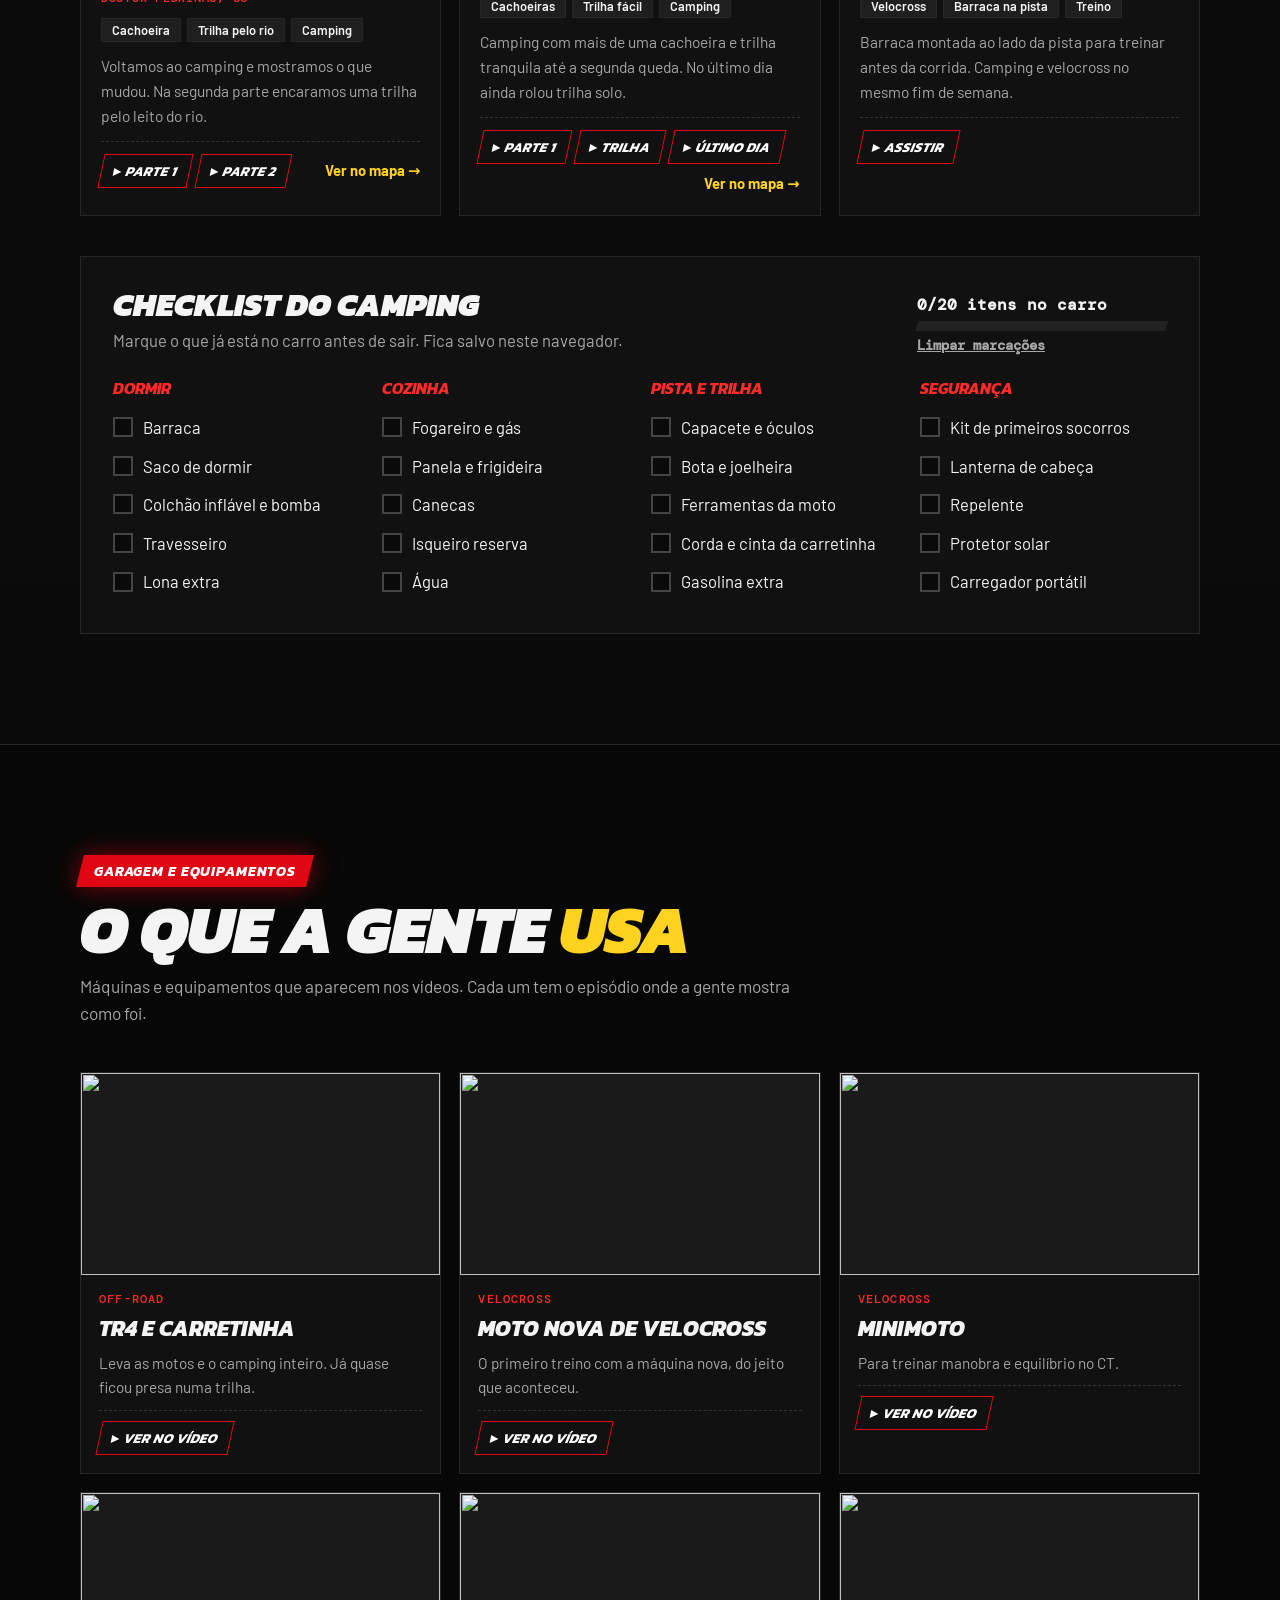
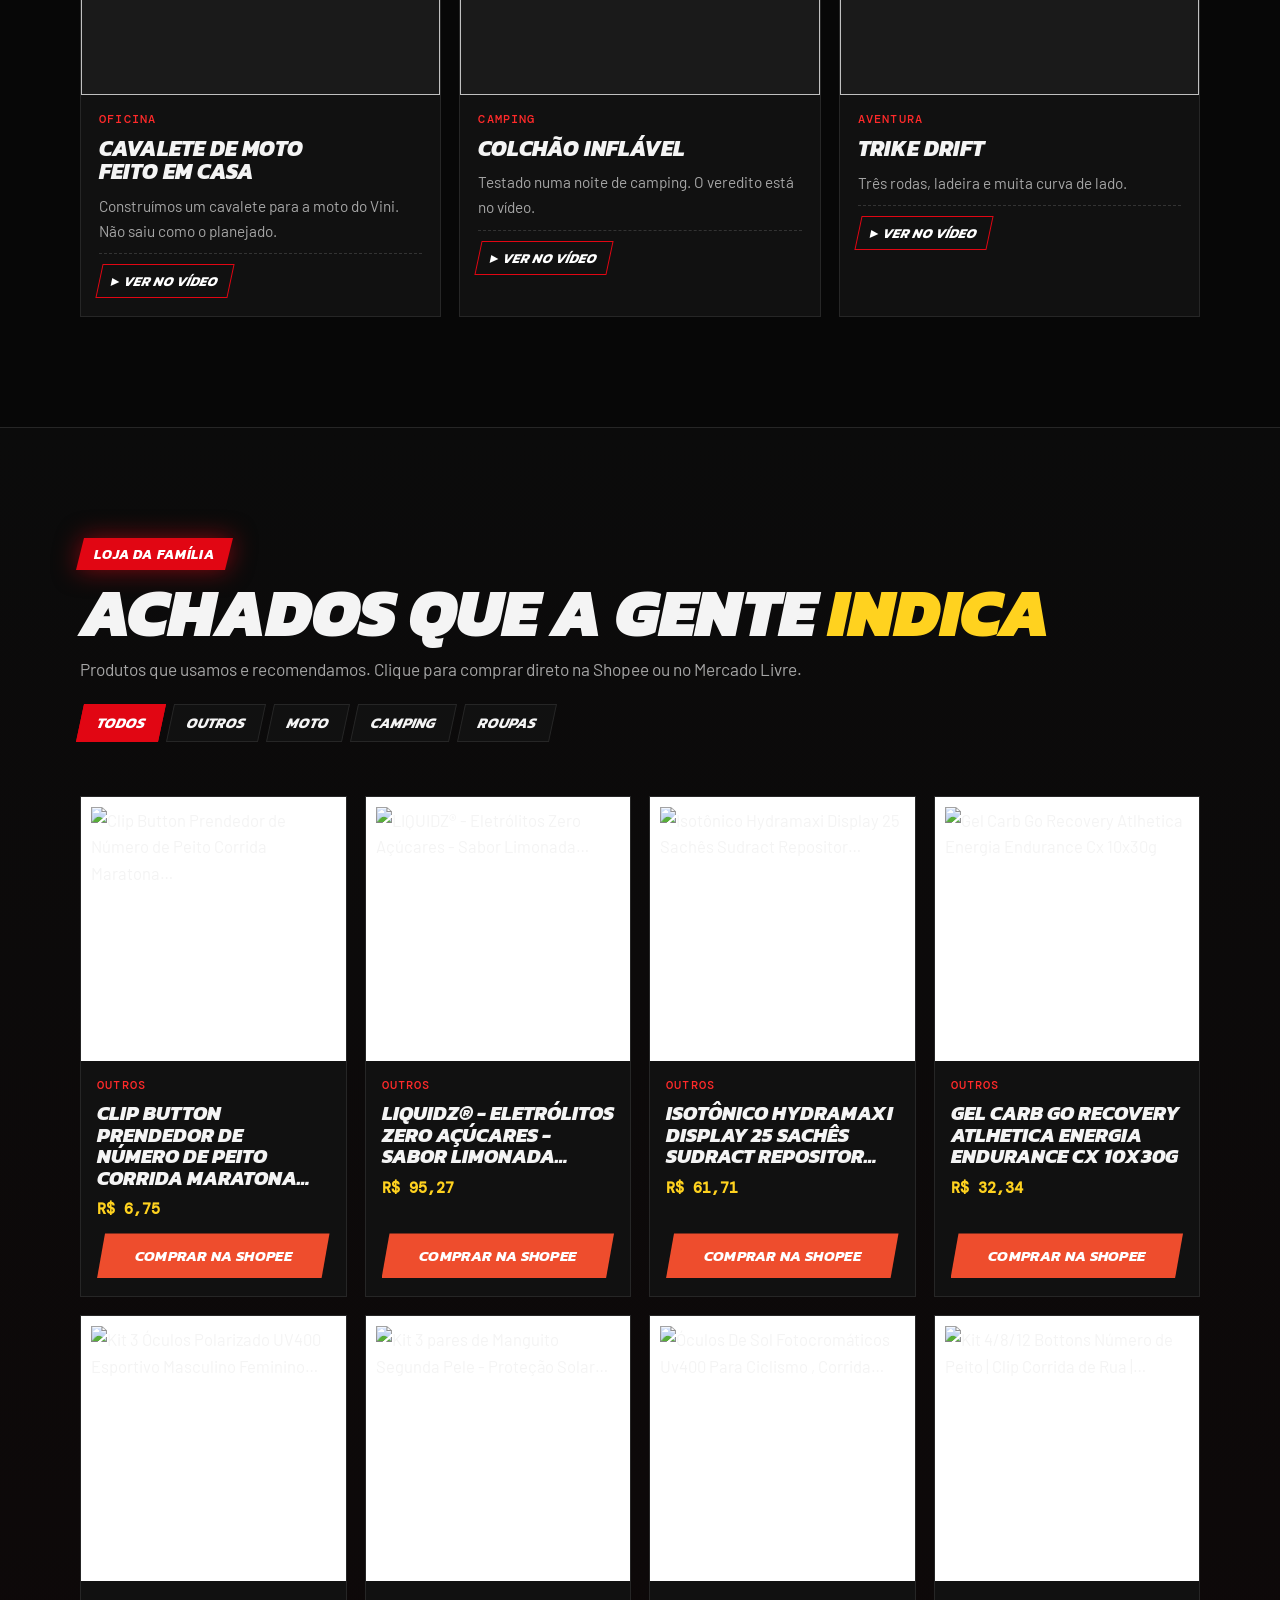
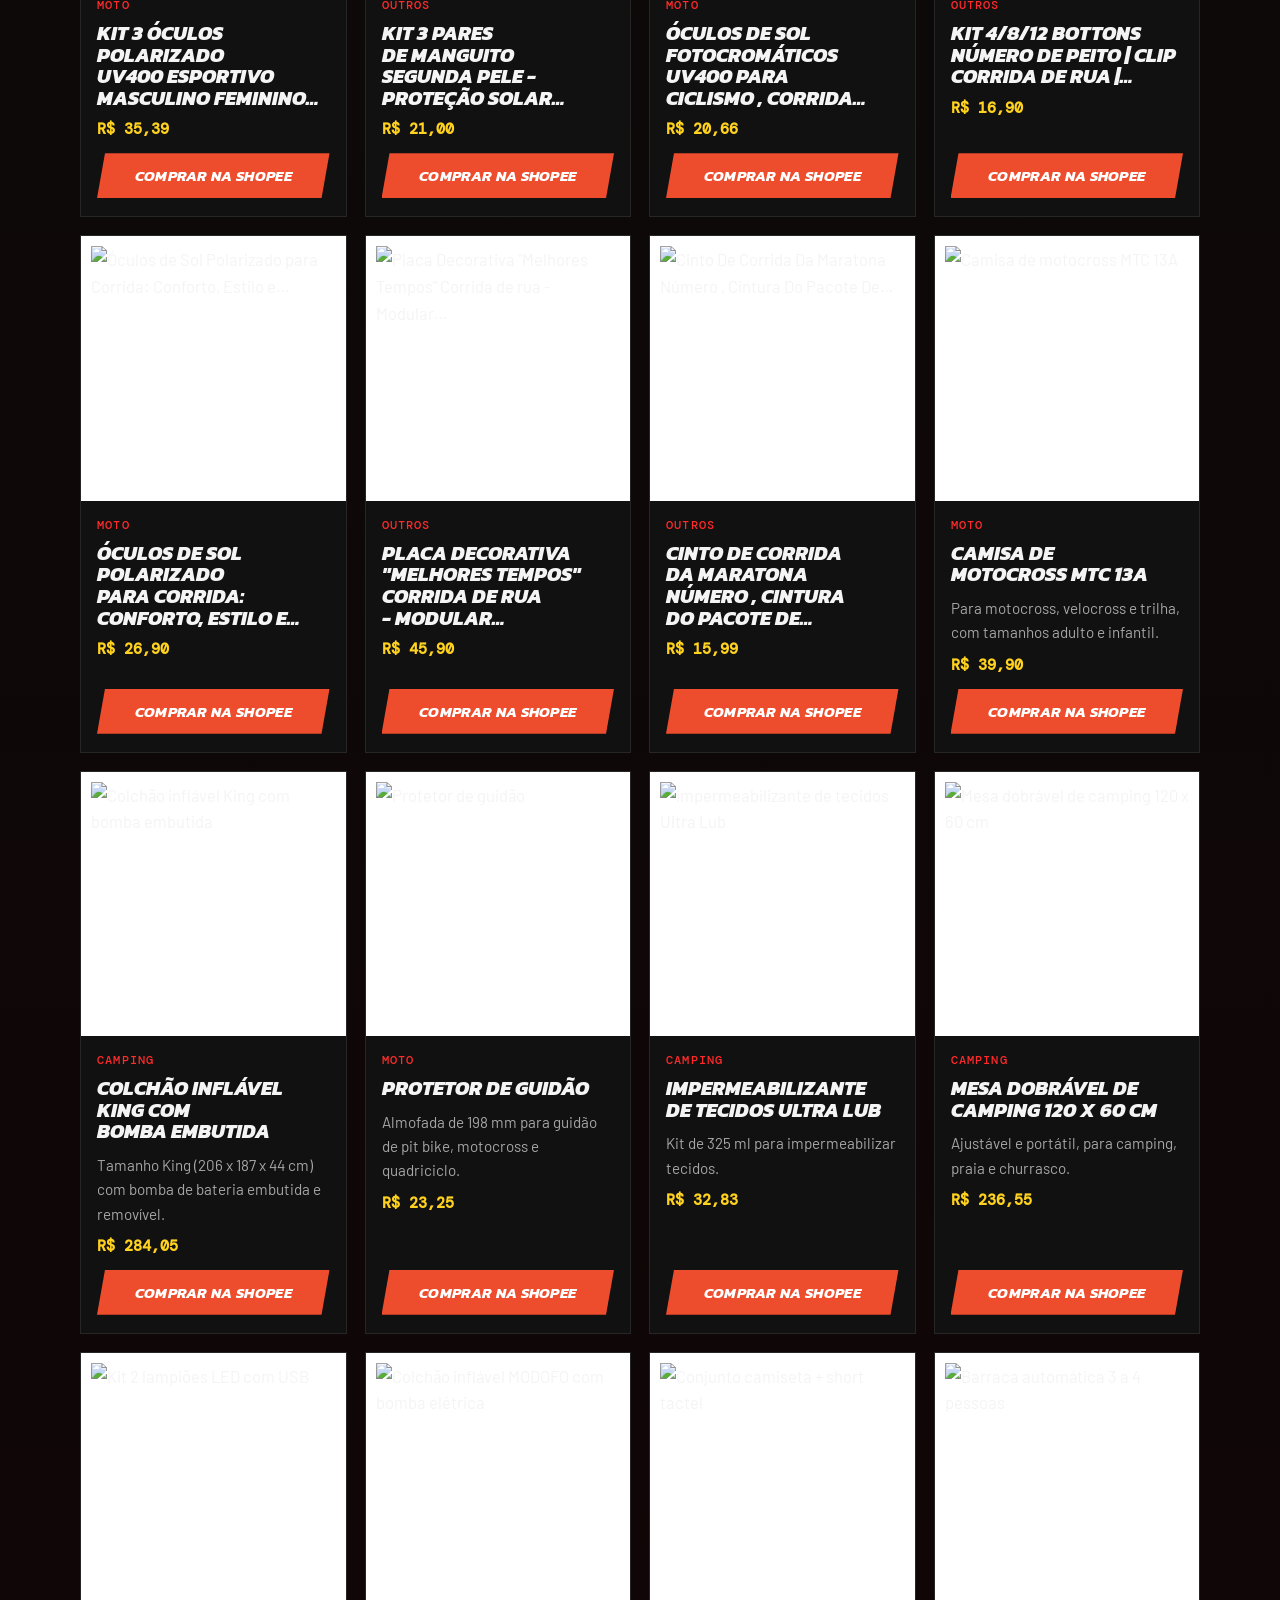
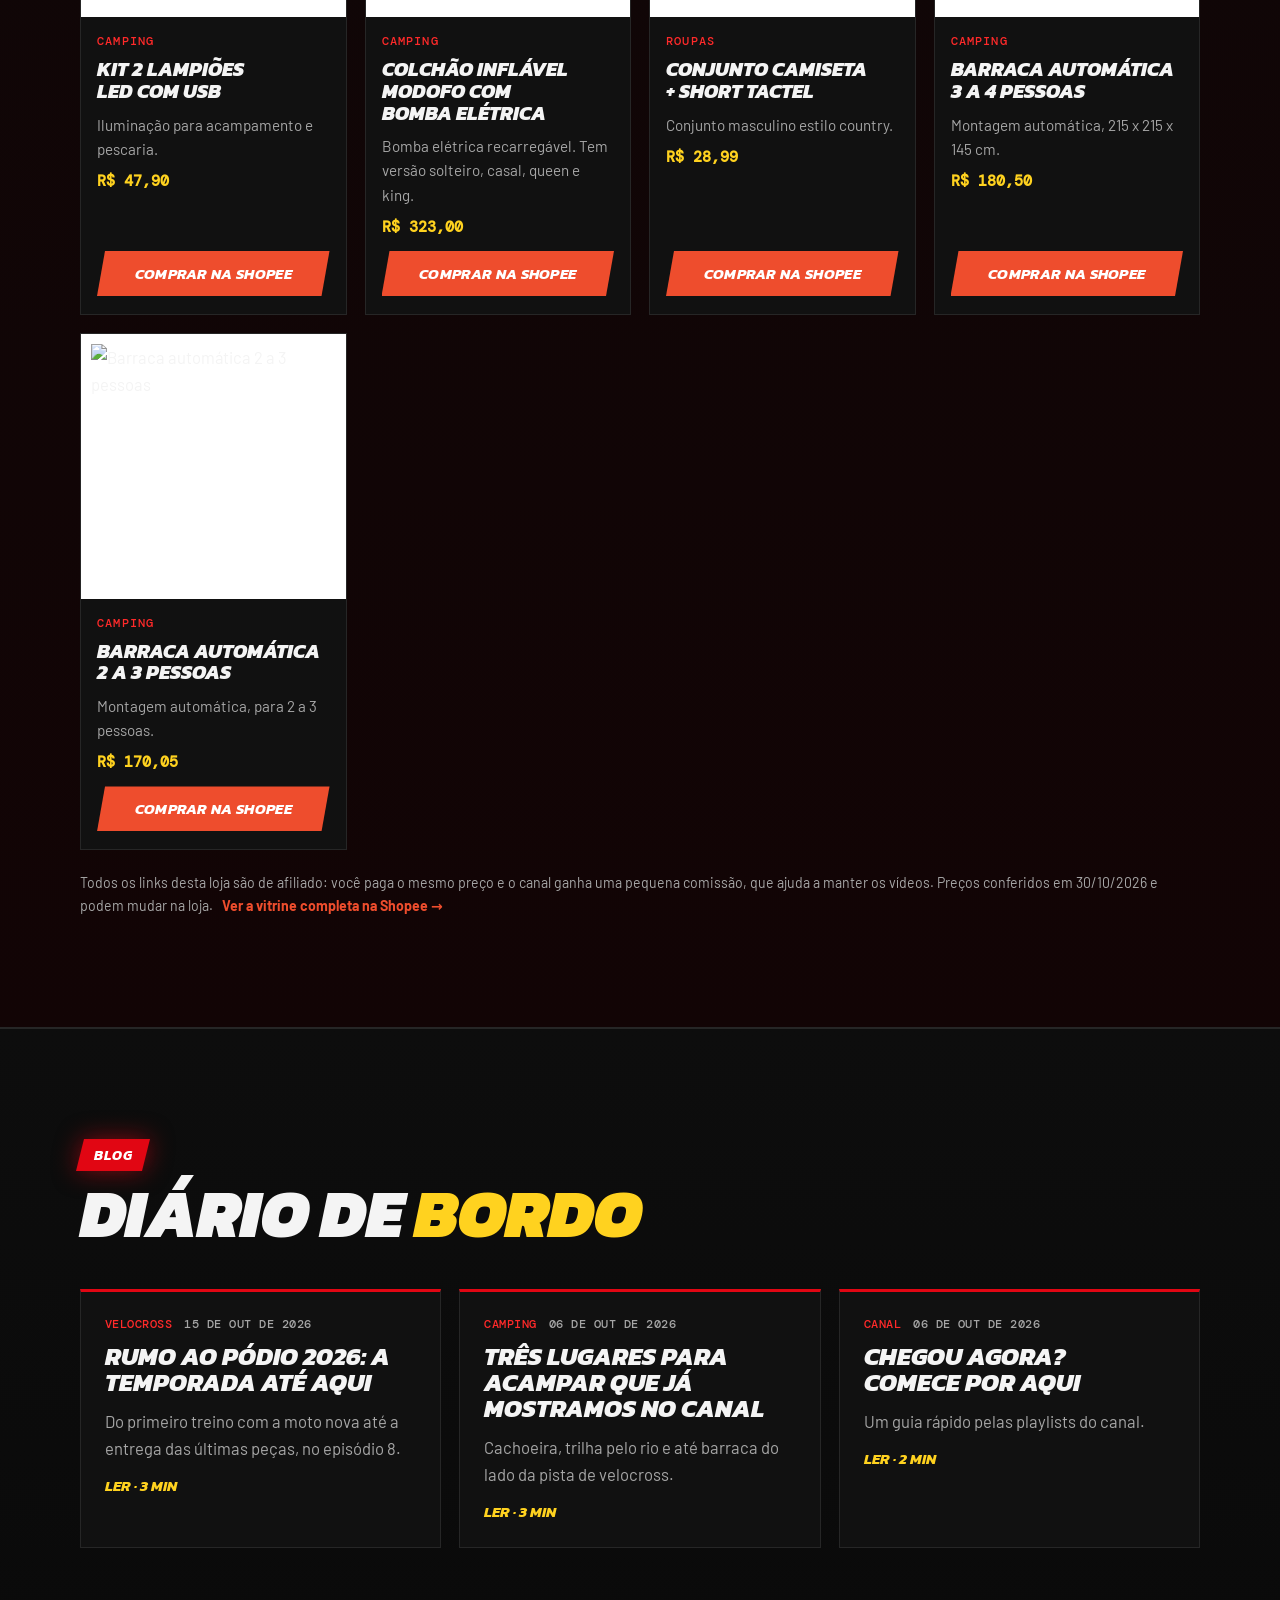
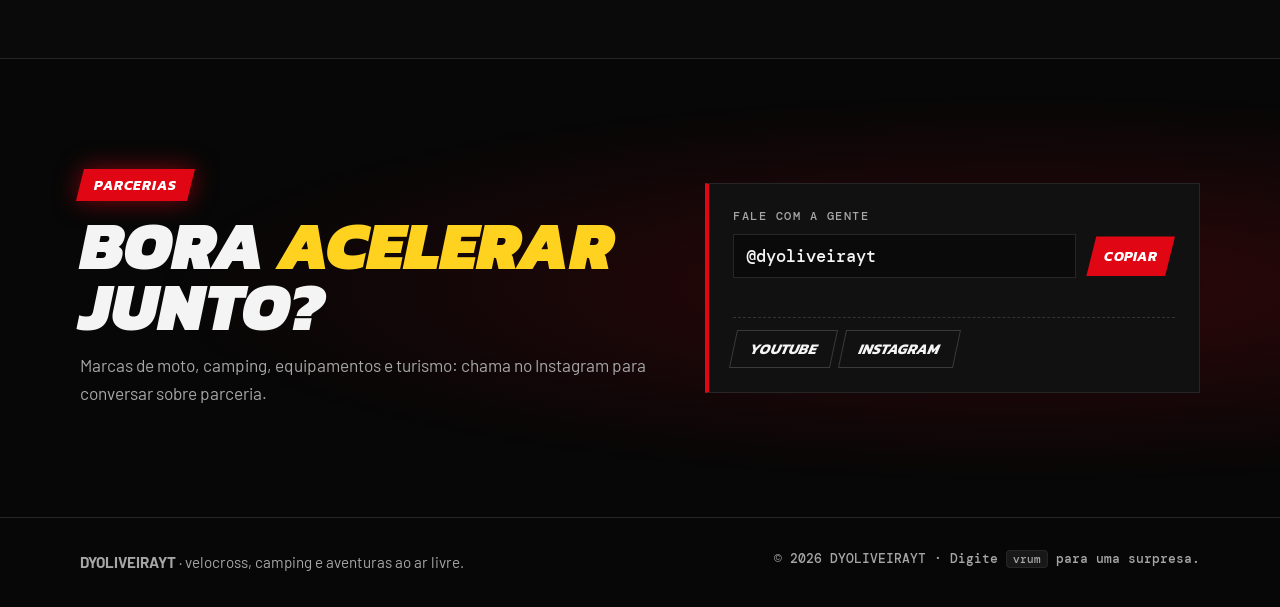
==== commit b99d214a: "Roleta em modo telão para gravar Tela cheia com logo, fundo escuro ou verde (chroma key), giro pela " ====
--- a/index.html
+++ b/index.html
@@ -128,6 +128,13 @@
   <!-- ROLETA -->
   <section class="section section-wheel" id="roleta">
     <div class="wrap wheel-grid">
+      <div class="telao-topo" aria-hidden="true">
+        <img src="assets/logo-wordmark-strip.jpg" alt="" width="900" height="165">
+        <div class="telao-botoes">
+          <button type="button" class="btn btn-small" id="telaoVerde">Fundo verde</button>
+          <button type="button" class="btn btn-small btn-ghost" id="telaoSair">Sair (Esc)</button>
+        </div>
+      </div>
       <div class="wheel-text">
         <header class="sec-head">
           <p class="tag"><span>Roleta da aventura</span></p>
@@ -157,7 +164,10 @@
         <div class="wheel-pointer" aria-hidden="true"></div>
         <canvas id="wheelCanvas" width="520" height="520" aria-label="Roleta com as opções do próximo vídeo" role="img"></canvas>
         <button type="button" class="wheel-spin" id="wheelSpin">Girar</button>
-        <button type="button" class="link-btn wheel-sound" id="wheelSound" aria-pressed="true">Som: ligado</button>
+        <div class="wheel-tools">
+          <button type="button" class="link-btn" id="wheelTelao">Modo telão</button>
+          <button type="button" class="link-btn" id="wheelSound" aria-pressed="true">Som: ligado</button>
+        </div>
         <div class="wheel-scene" id="wheelScene" hidden>
           <div class="wheel-scene-art" id="wheelSceneArt"></div>
           <div class="wheel-scene-cap">
--- a/css/style.css
+++ b/css/style.css
@@ -248,7 +248,7 @@
 }
 .wheel-spin:hover:not(:disabled) { transform: translate(-50%, -50%) scale(1.06); }
 .wheel-spin:disabled { cursor: progress; filter: saturate(.7); }
-.wheel-sound { position: absolute; right: 0; bottom: -28px; }
+.wheel-tools { position: absolute; right: 0; bottom: -30px; display: flex; gap: 18px; }
 .wheel-result {
   --cor: #E10613; position: relative; padding: 18px 20px 18px 24px; background: var(--surface); border: 1px solid var(--line);
   display: grid; gap: 6px; overflow: hidden;
@@ -684,3 +684,36 @@
   font: 700 italic .9rem var(--f-display); text-transform: uppercase; transform: skewX(-12deg); }
 .top-app:hover { background: #fff; color: #0A0A0A; }
 @media (max-width: 720px) { .top-app { padding: 6px 10px; font-size: .8rem; } }
+
+/* Roleta: modo telão (tela cheia para gravar) */
+.telao-topo { display: none; }
+body.em-telao { overflow: hidden; }
+.section-wheel.telao {
+  position: fixed; inset: 0; z-index: 300; margin: 0; padding: 2.5vh 3vw; overflow: hidden;
+  background: radial-gradient(ellipse at 70% 55%, rgba(225,6,19,.35), transparent 60%), #070707;
+}
+.section-wheel.telao.verde { background: #00B140; }
+.section-wheel.telao .wrap.wheel-grid {
+  max-width: none; width: 100%; height: 100%; padding: 0;
+  grid-template-columns: minmax(0, .85fr) minmax(0, 1.15fr); grid-template-rows: auto minmax(0, 1fr); align-items: center; gap: 2vh 3vw;
+}
+.section-wheel.telao .telao-topo { display: flex; grid-column: 1 / -1; justify-content: space-between; align-items: center; gap: 20px; }
+.section-wheel.telao .telao-topo img { height: clamp(34px, 7vh, 72px); width: auto; mix-blend-mode: lighten; }
+.section-wheel.telao.verde .telao-topo img { mix-blend-mode: normal; }
+.telao-botoes { display: flex; gap: 10px; }
+.section-wheel.telao .wheel-allow, .section-wheel.telao .wheel-history, .section-wheel.telao .sec-lead, .section-wheel.telao .wheel-tools { display: none; }
+.section-wheel.telao .sec-head h2 { font-size: clamp(2.4rem, 7vh, 5.4rem); }
+.section-wheel.telao .wheel-result strong { font-size: clamp(2.2rem, 7.5vh, 5rem); }
+.section-wheel.telao .wheel-result p { font-size: clamp(1rem, 2.6vh, 1.5rem); }
+.section-wheel.telao .wheel-stage { width: min(calc(100vh - 14vh - 60px), 54vw); order: 0; margin: 0; justify-self: center; }
+.section-wheel.telao.verde .wheel-result { background: rgba(7,7,7,.92); }
+@media (max-width: 980px), (orientation: portrait) {
+  .section-wheel.telao { overflow-y: auto; }
+  .section-wheel.telao .wrap.wheel-grid { grid-template-columns: minmax(0, 1fr); grid-template-rows: none; grid-auto-rows: auto; height: auto; min-height: 100%; align-content: start; gap: 14px; }
+  .section-wheel.telao .tag { display: none; }
+  .section-wheel.telao .telao-topo { order: -3; flex-wrap: wrap; }
+  .section-wheel.telao .wheel-text { display: contents; }
+  .section-wheel.telao .wheel-stage { width: min(90vw, 52vh); }
+  .section-wheel.telao .sec-head h2 { font-size: clamp(1.8rem, 4.5vh, 3rem); }
+  .section-wheel.telao .wheel-result strong { font-size: clamp(1.8rem, 5vh, 3rem); }
+}
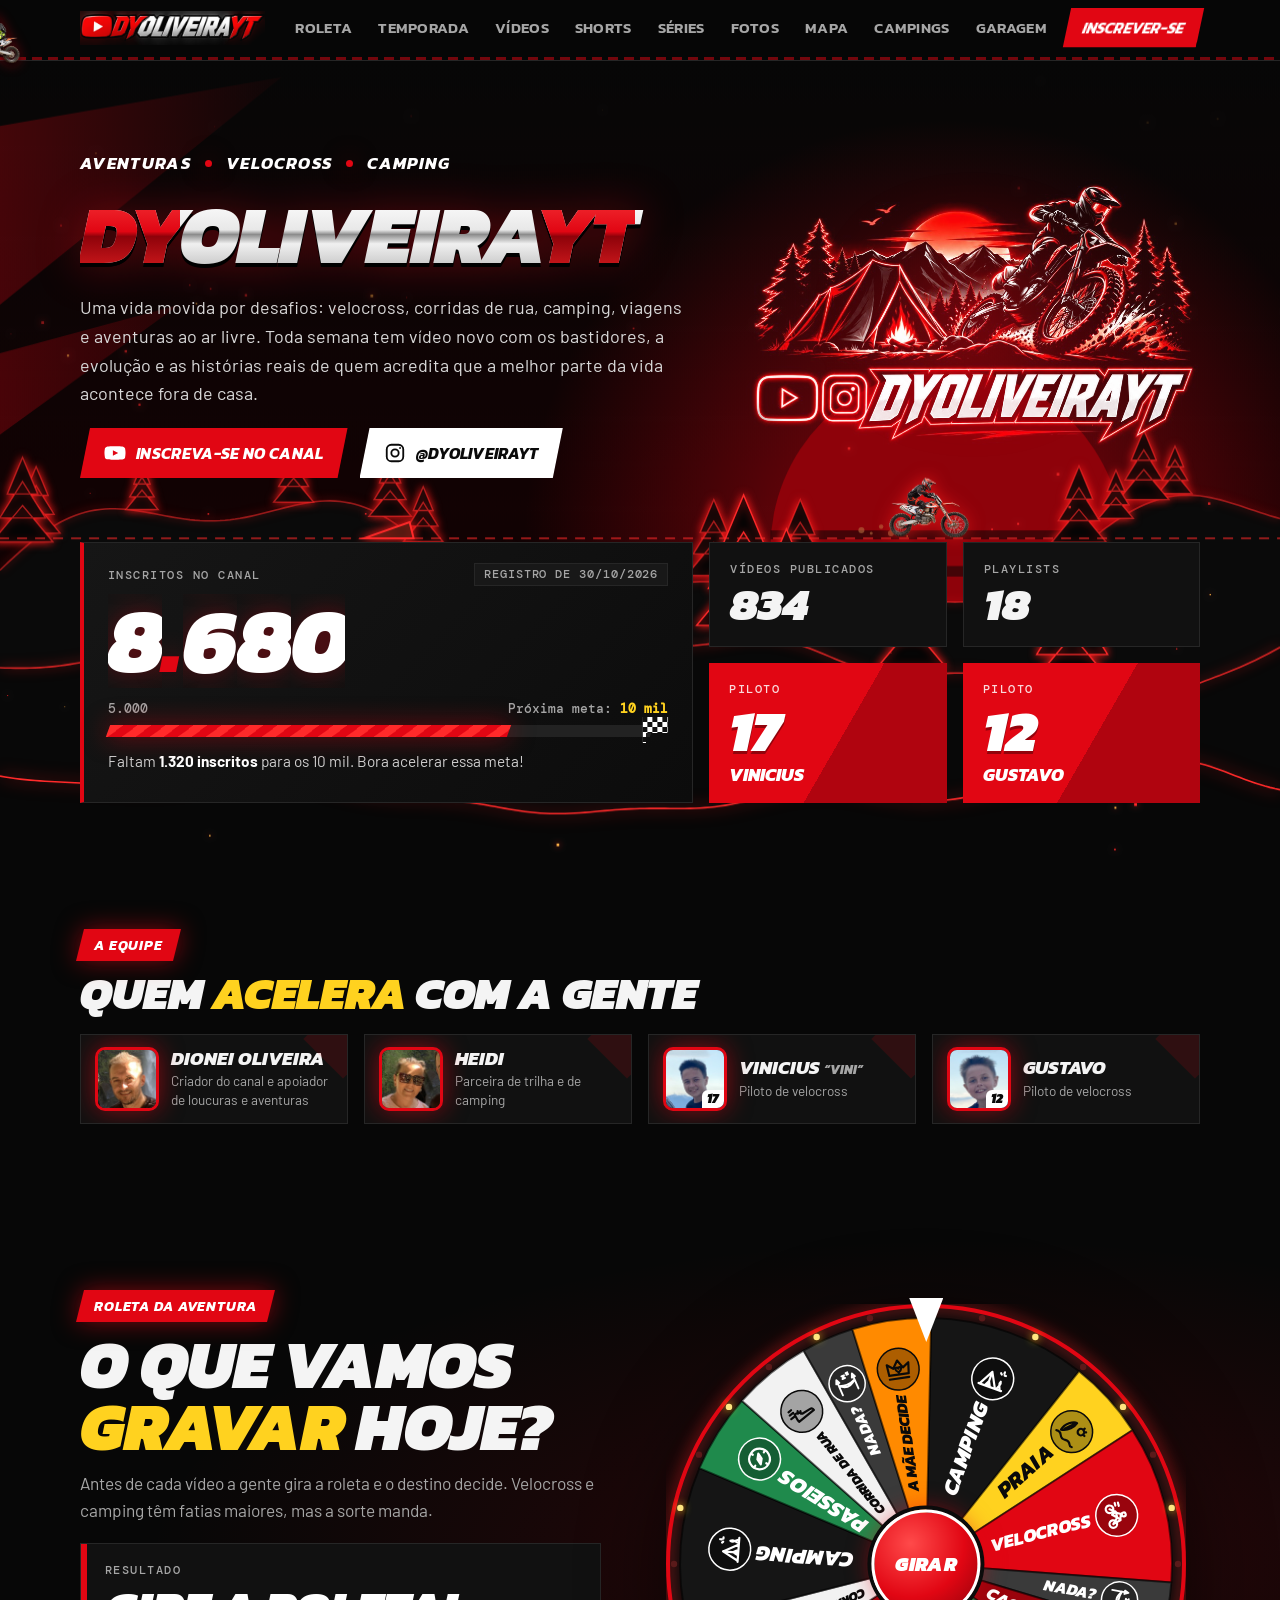
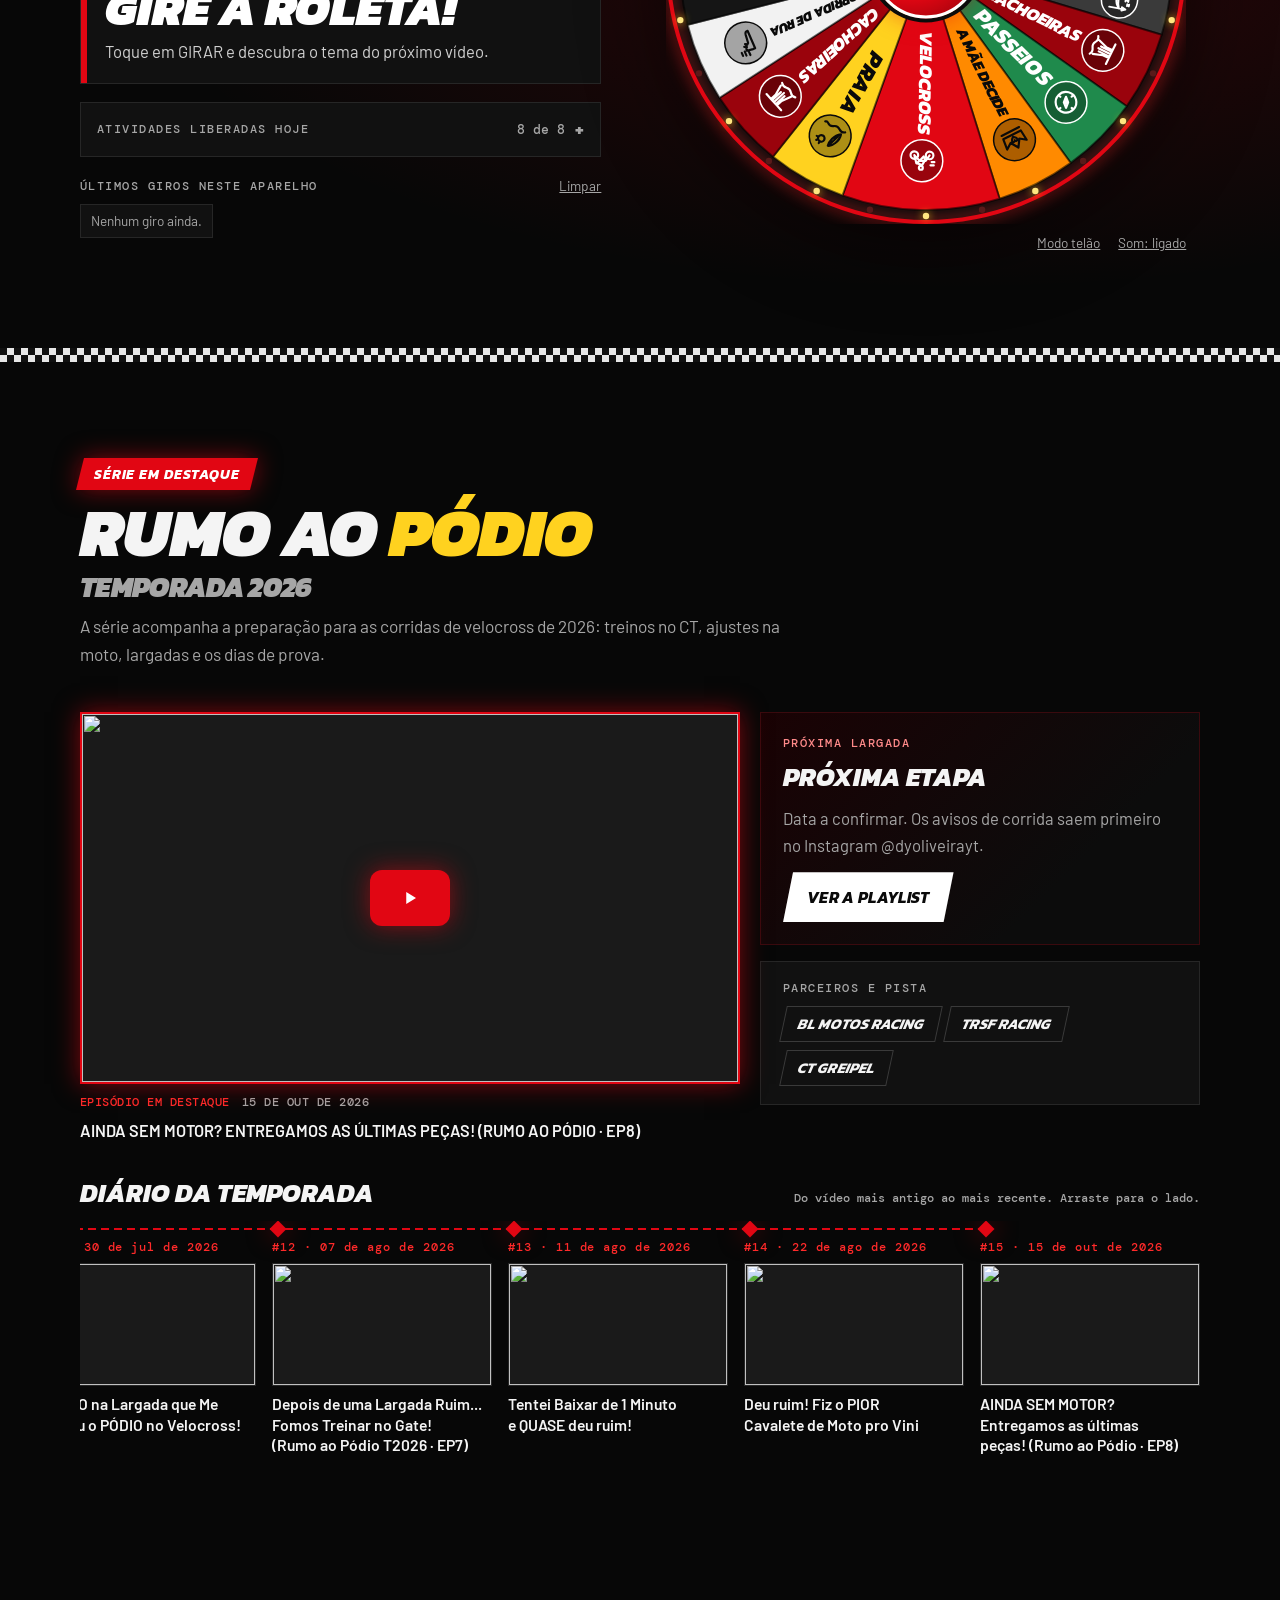
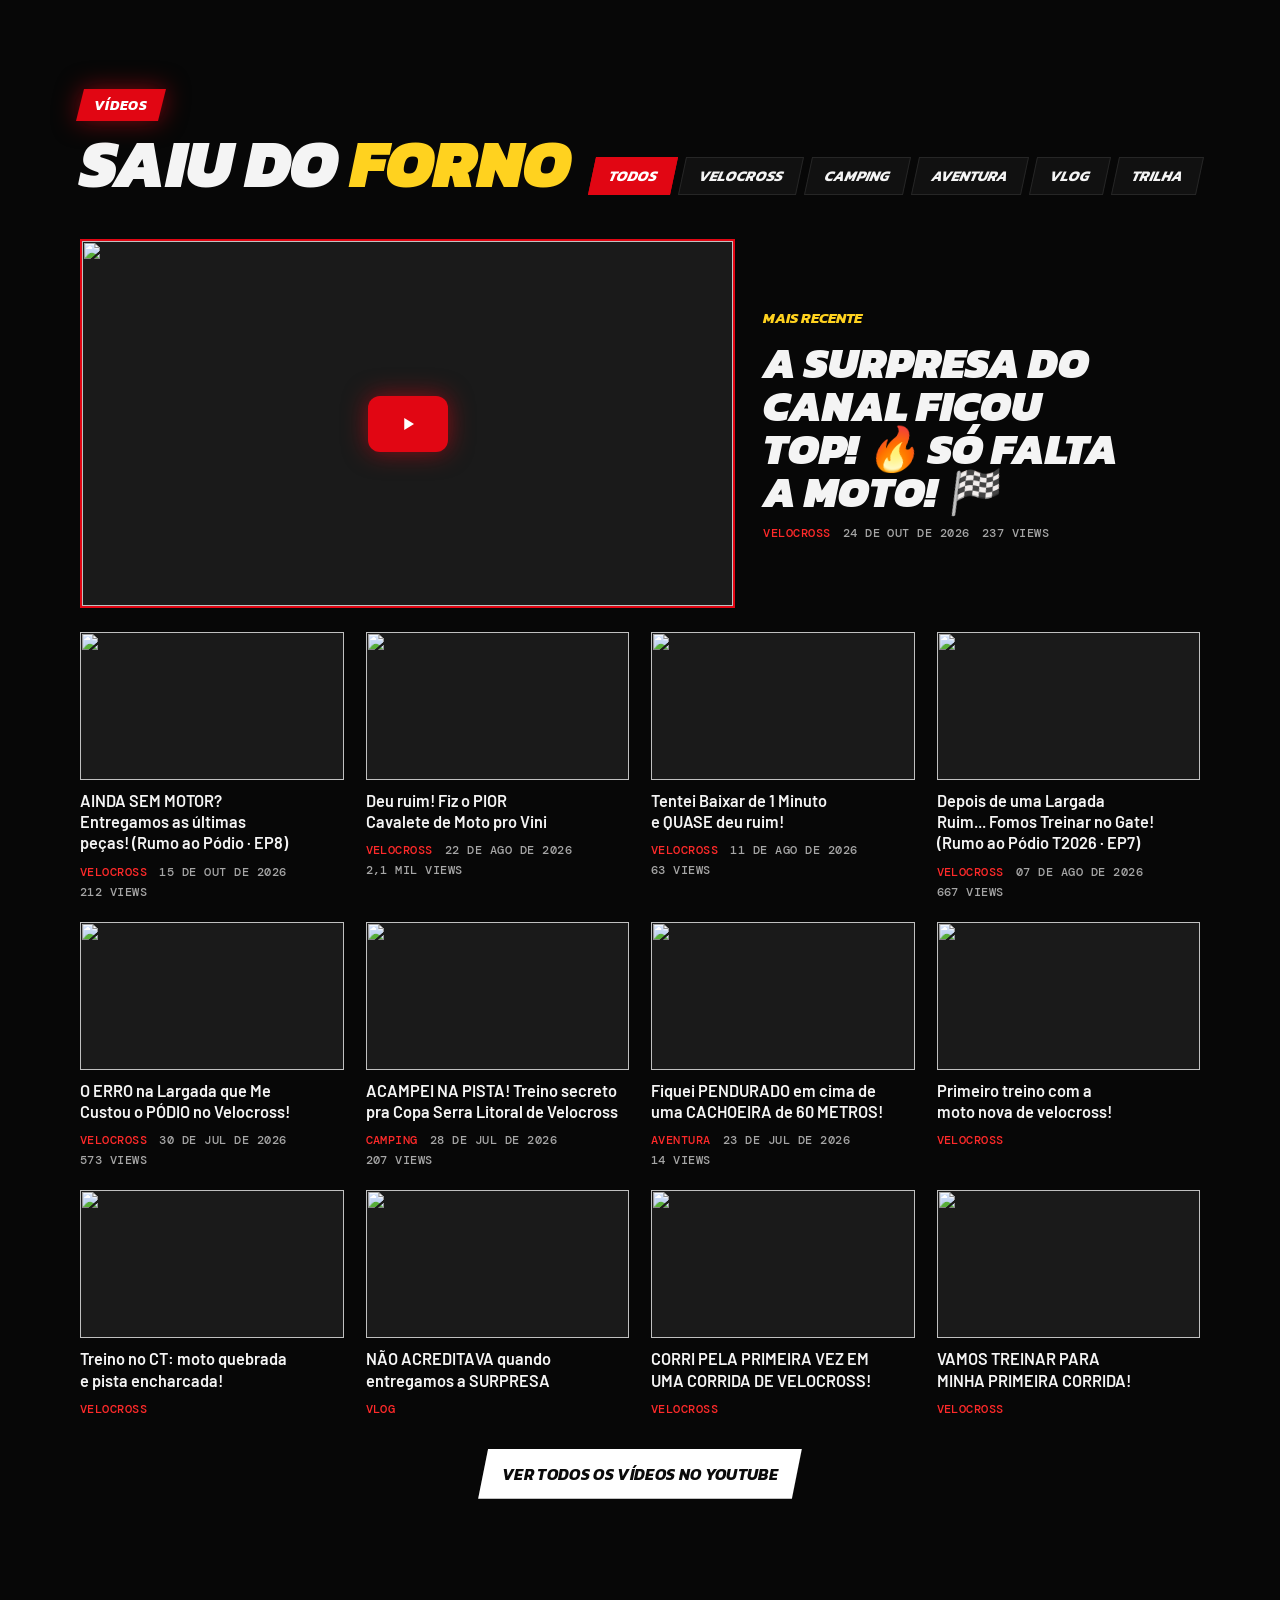
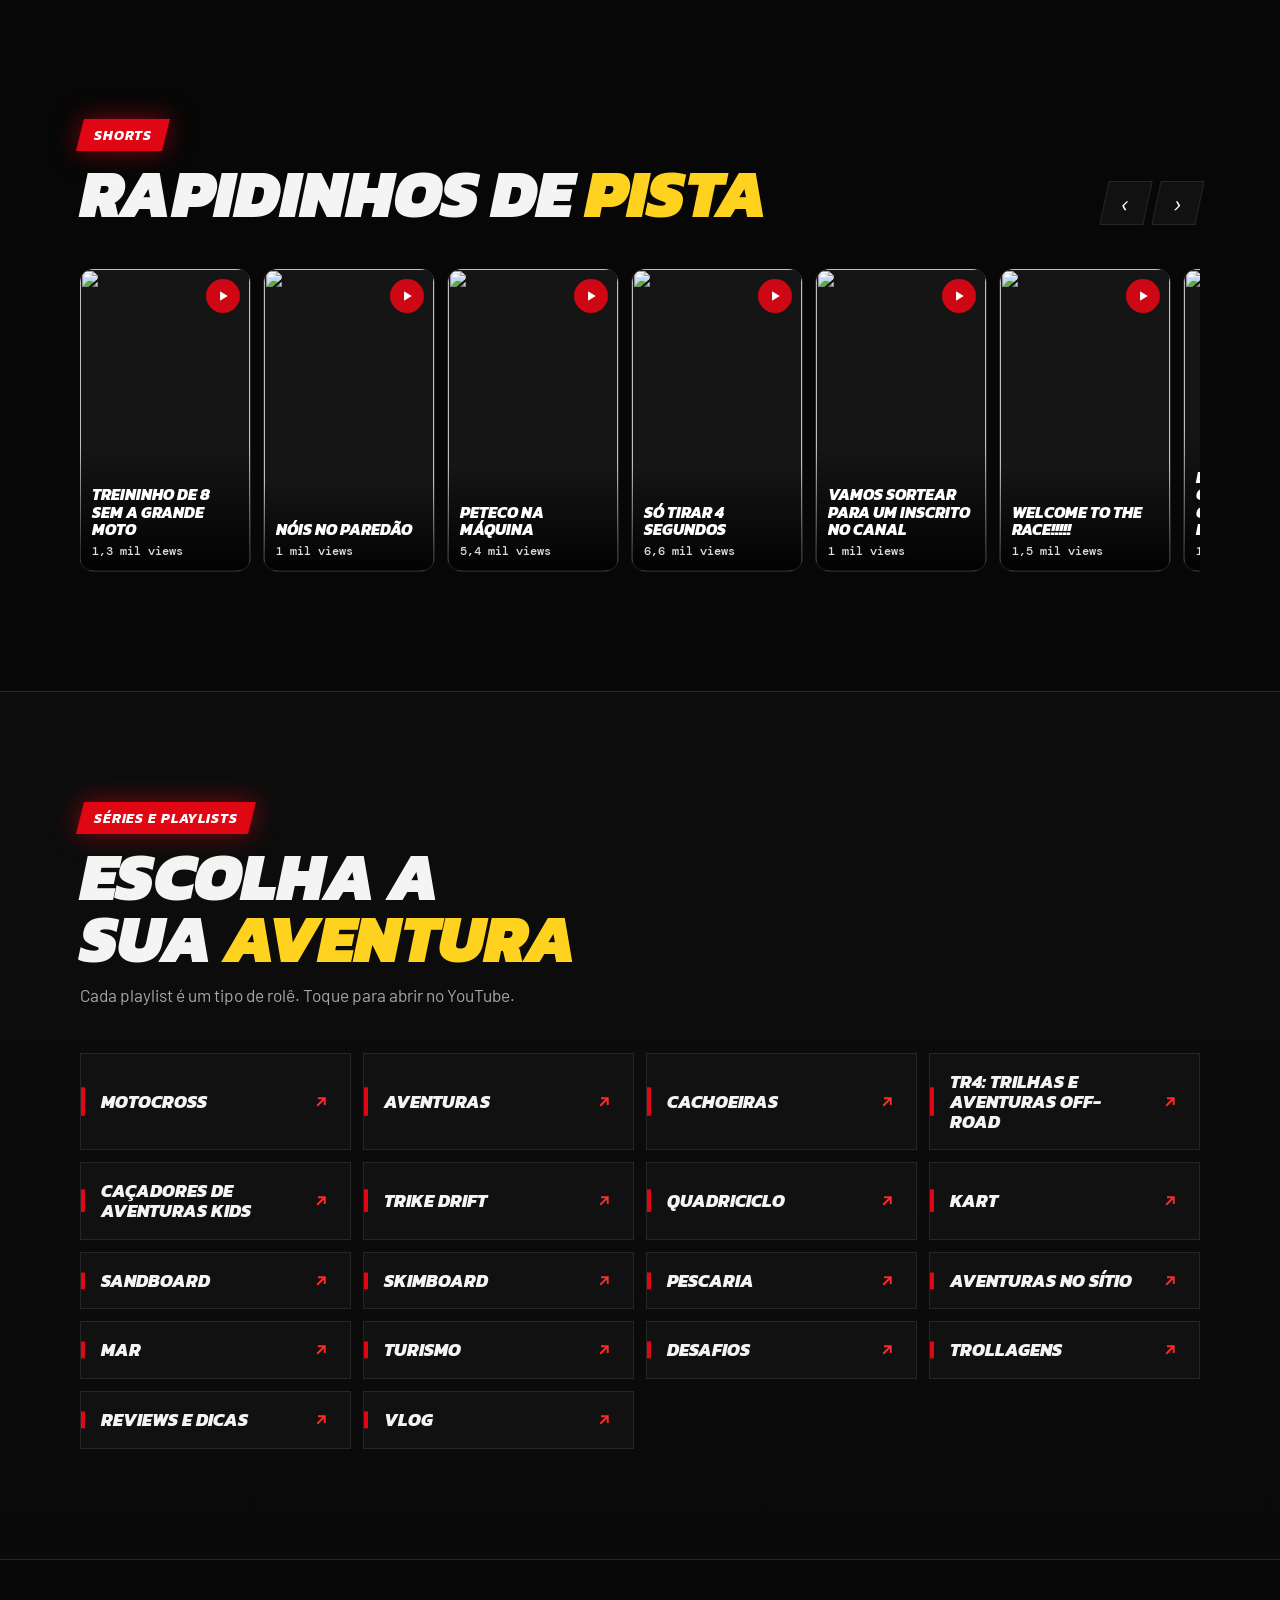
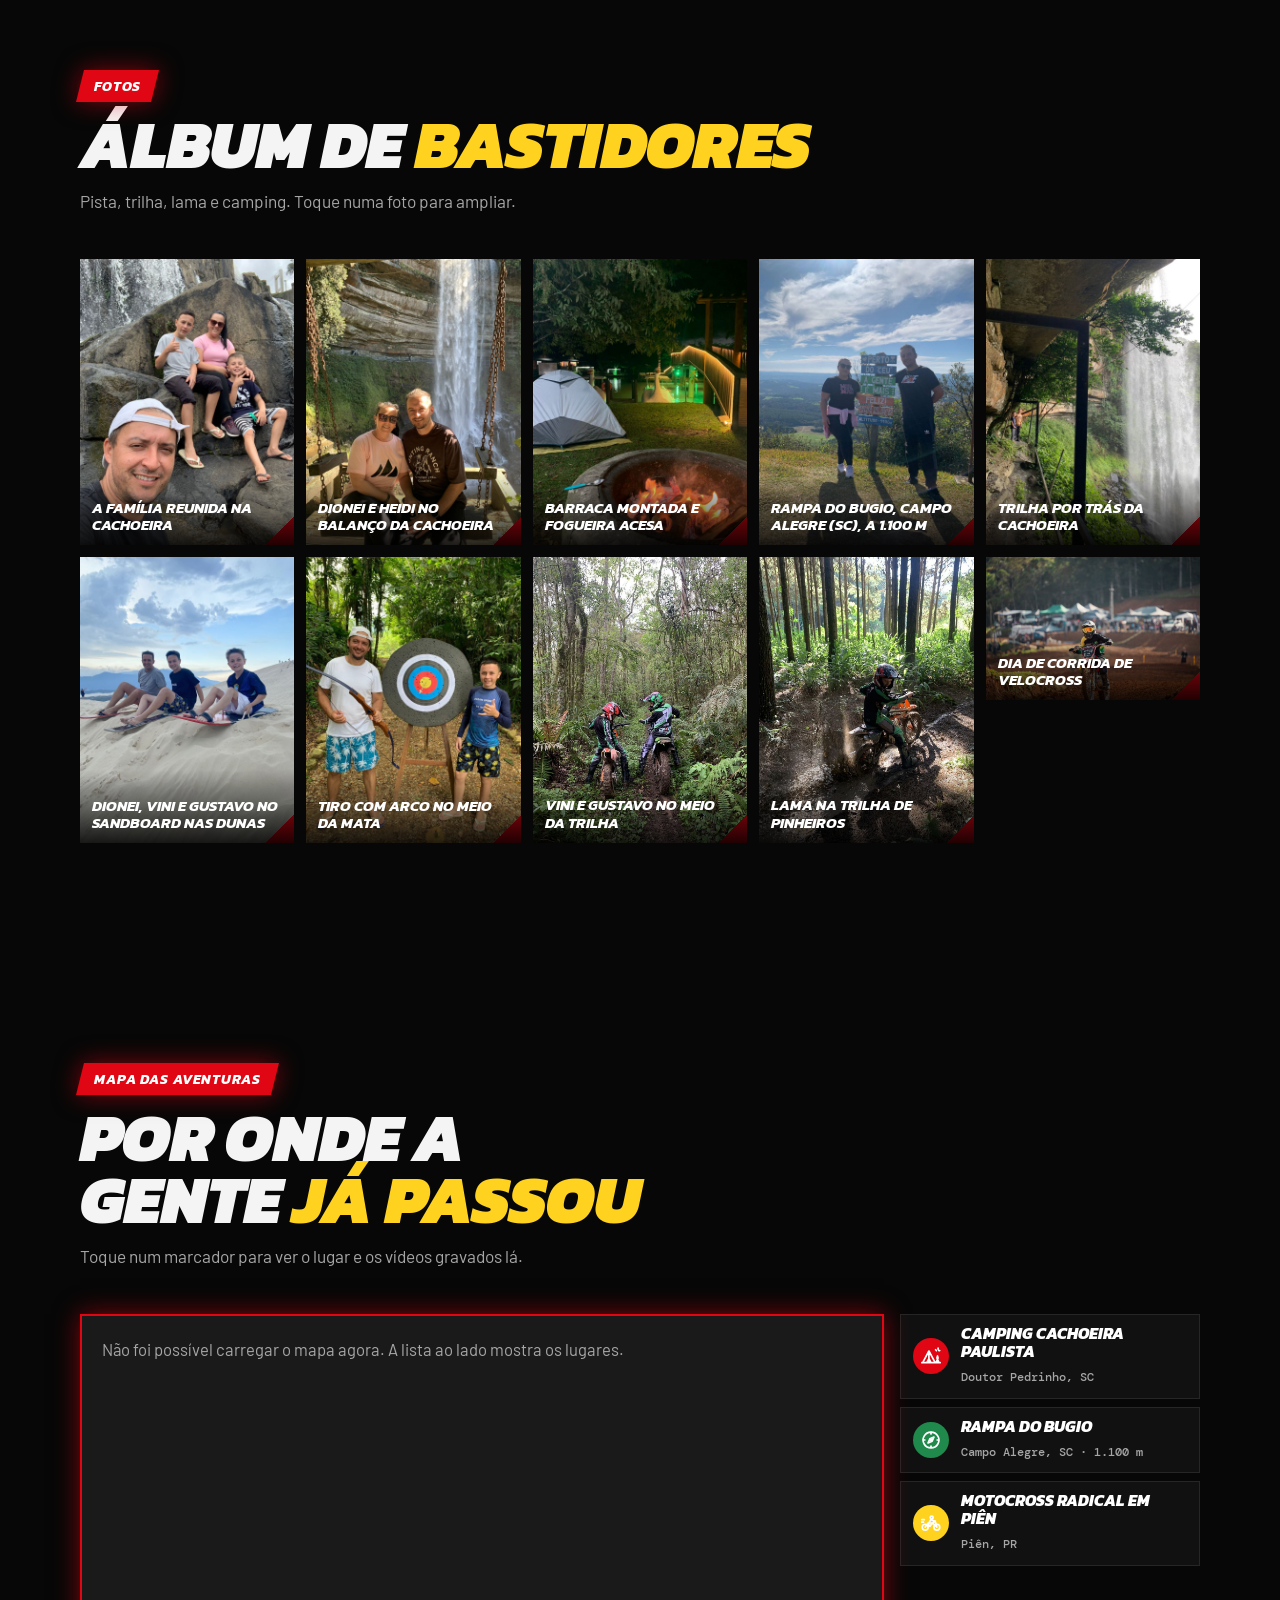
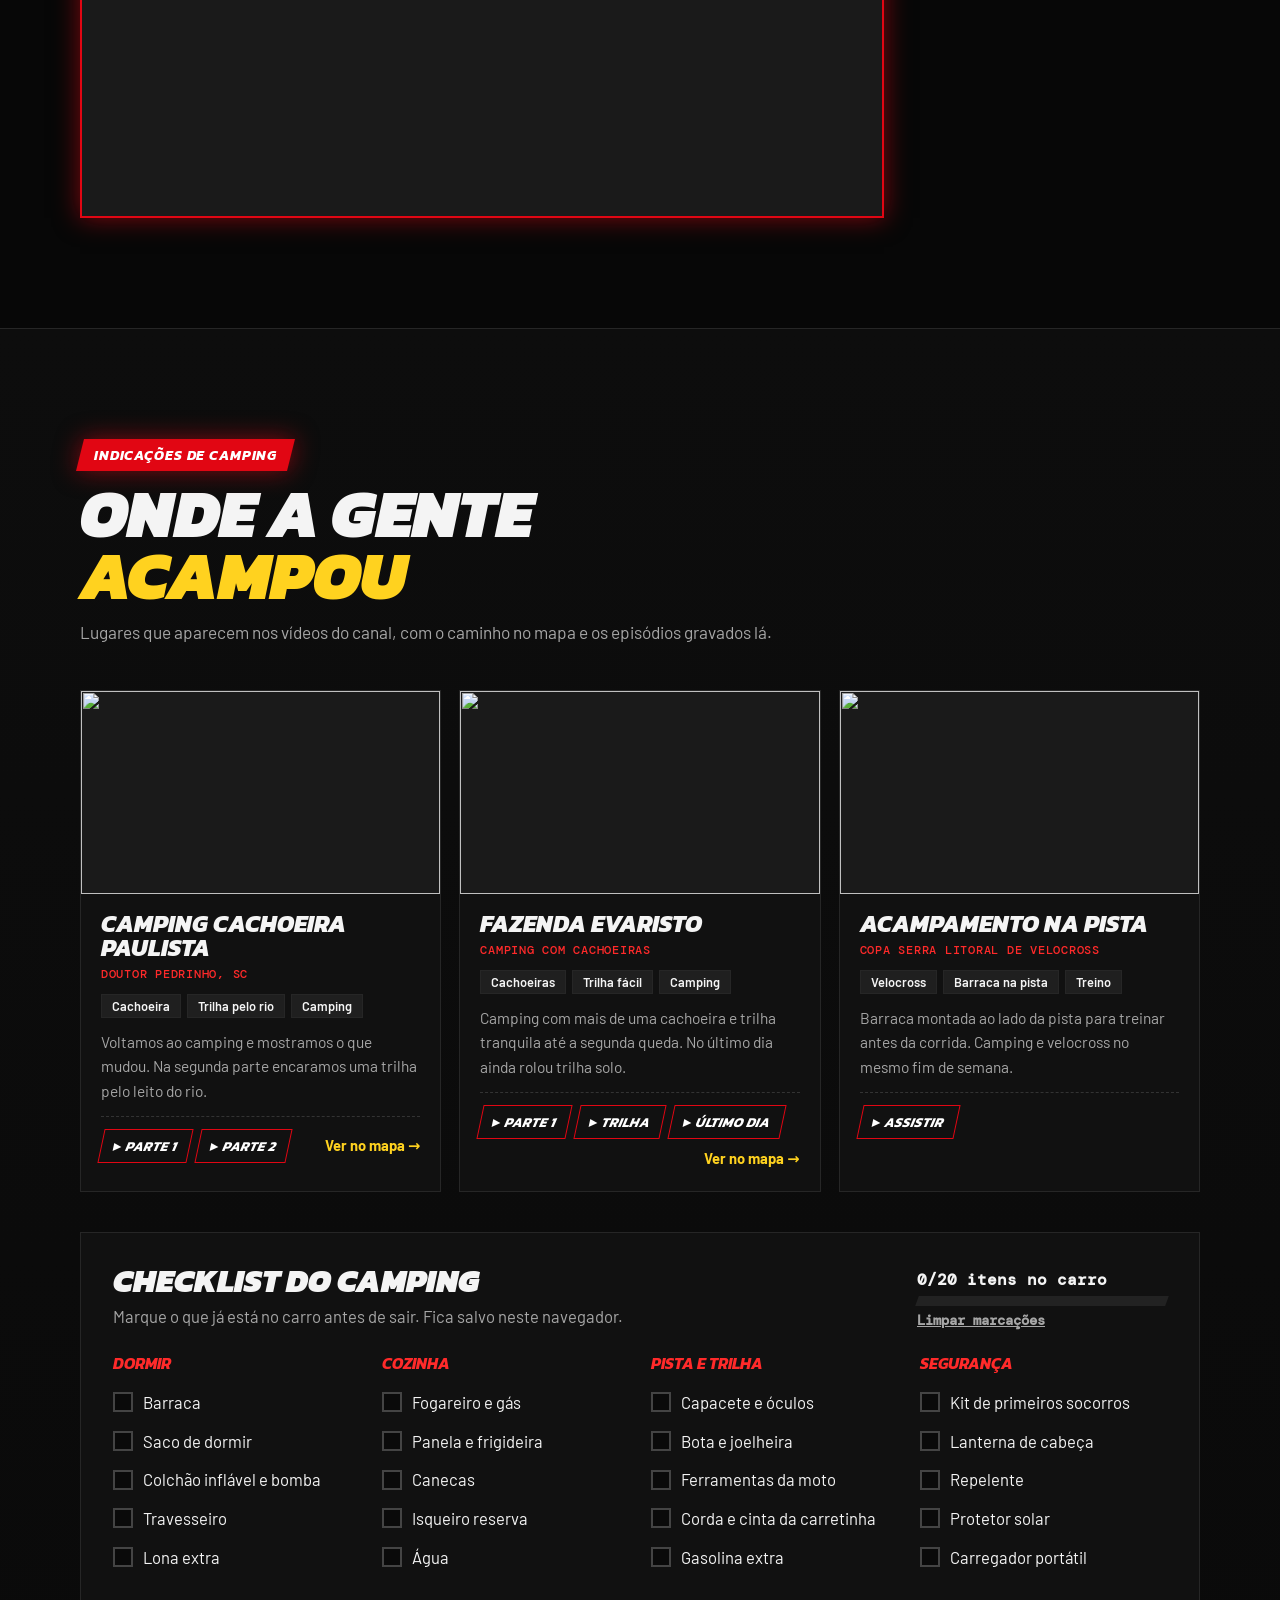
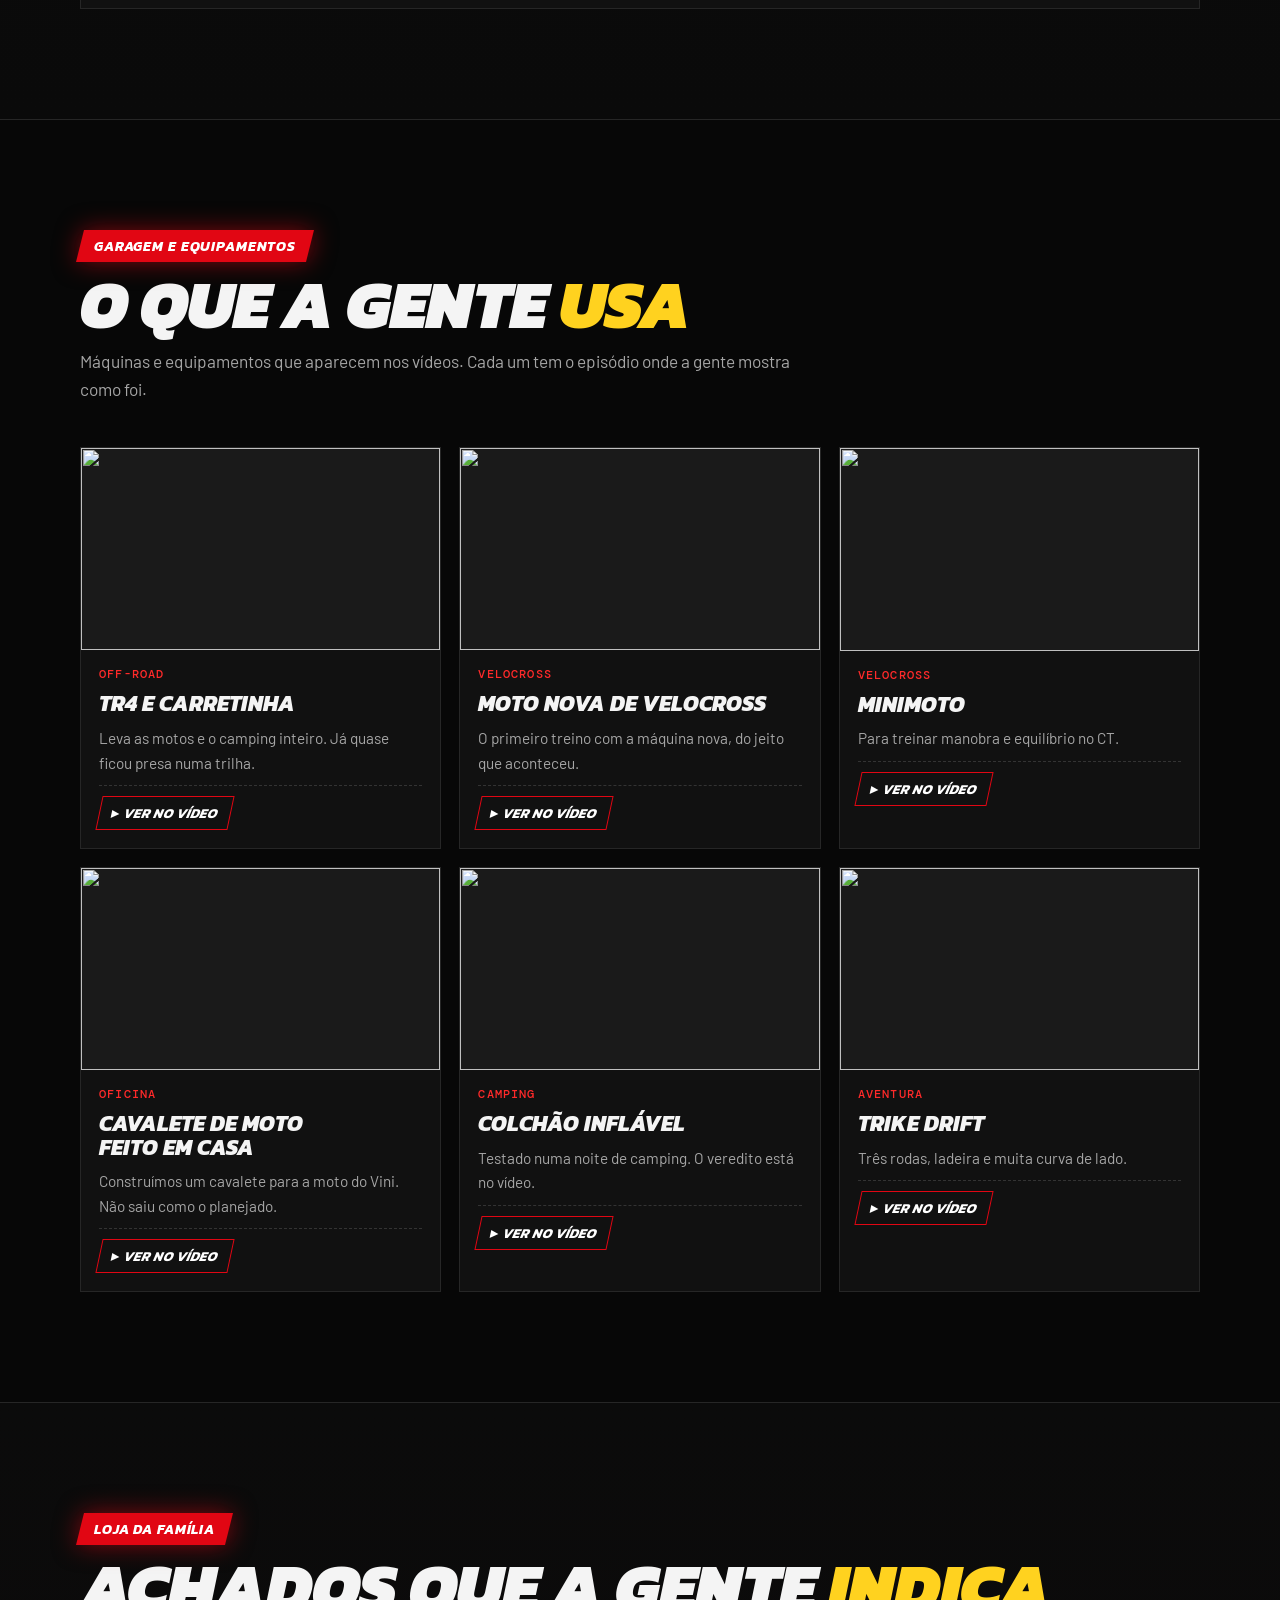
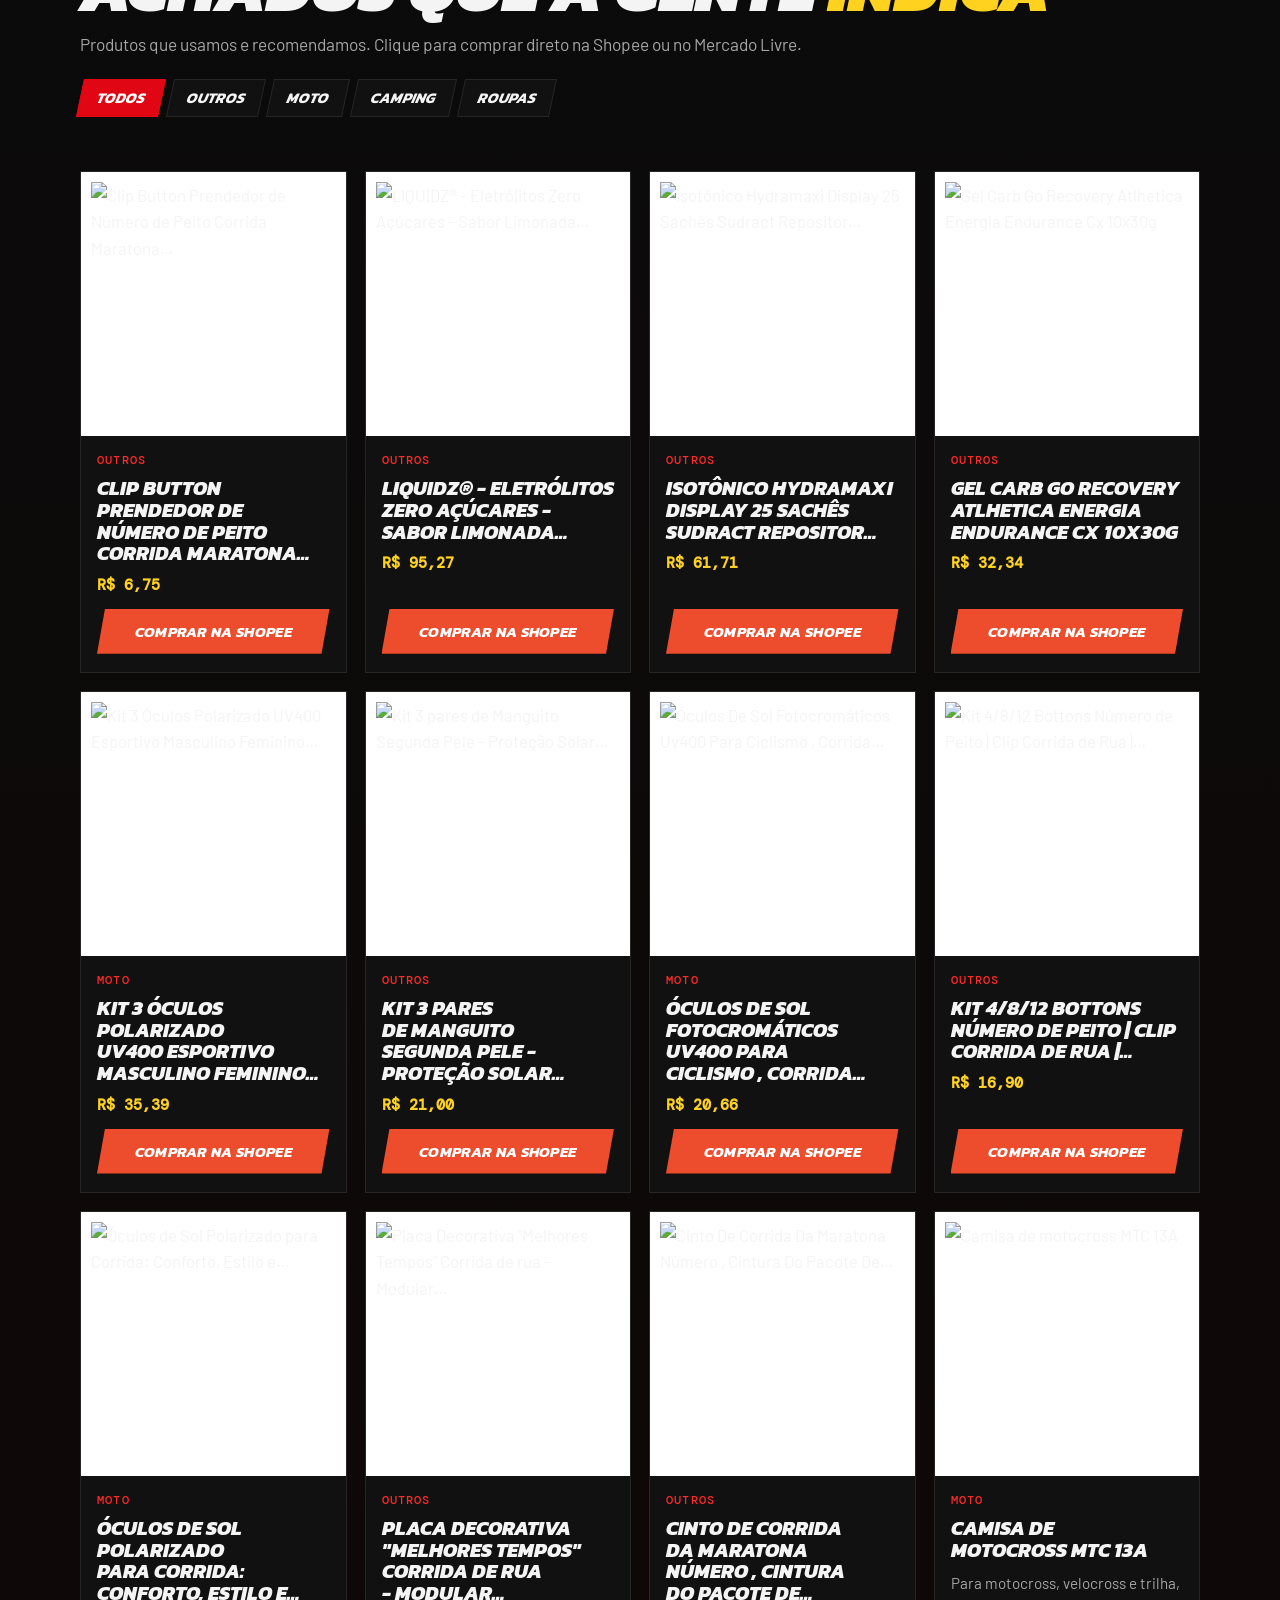
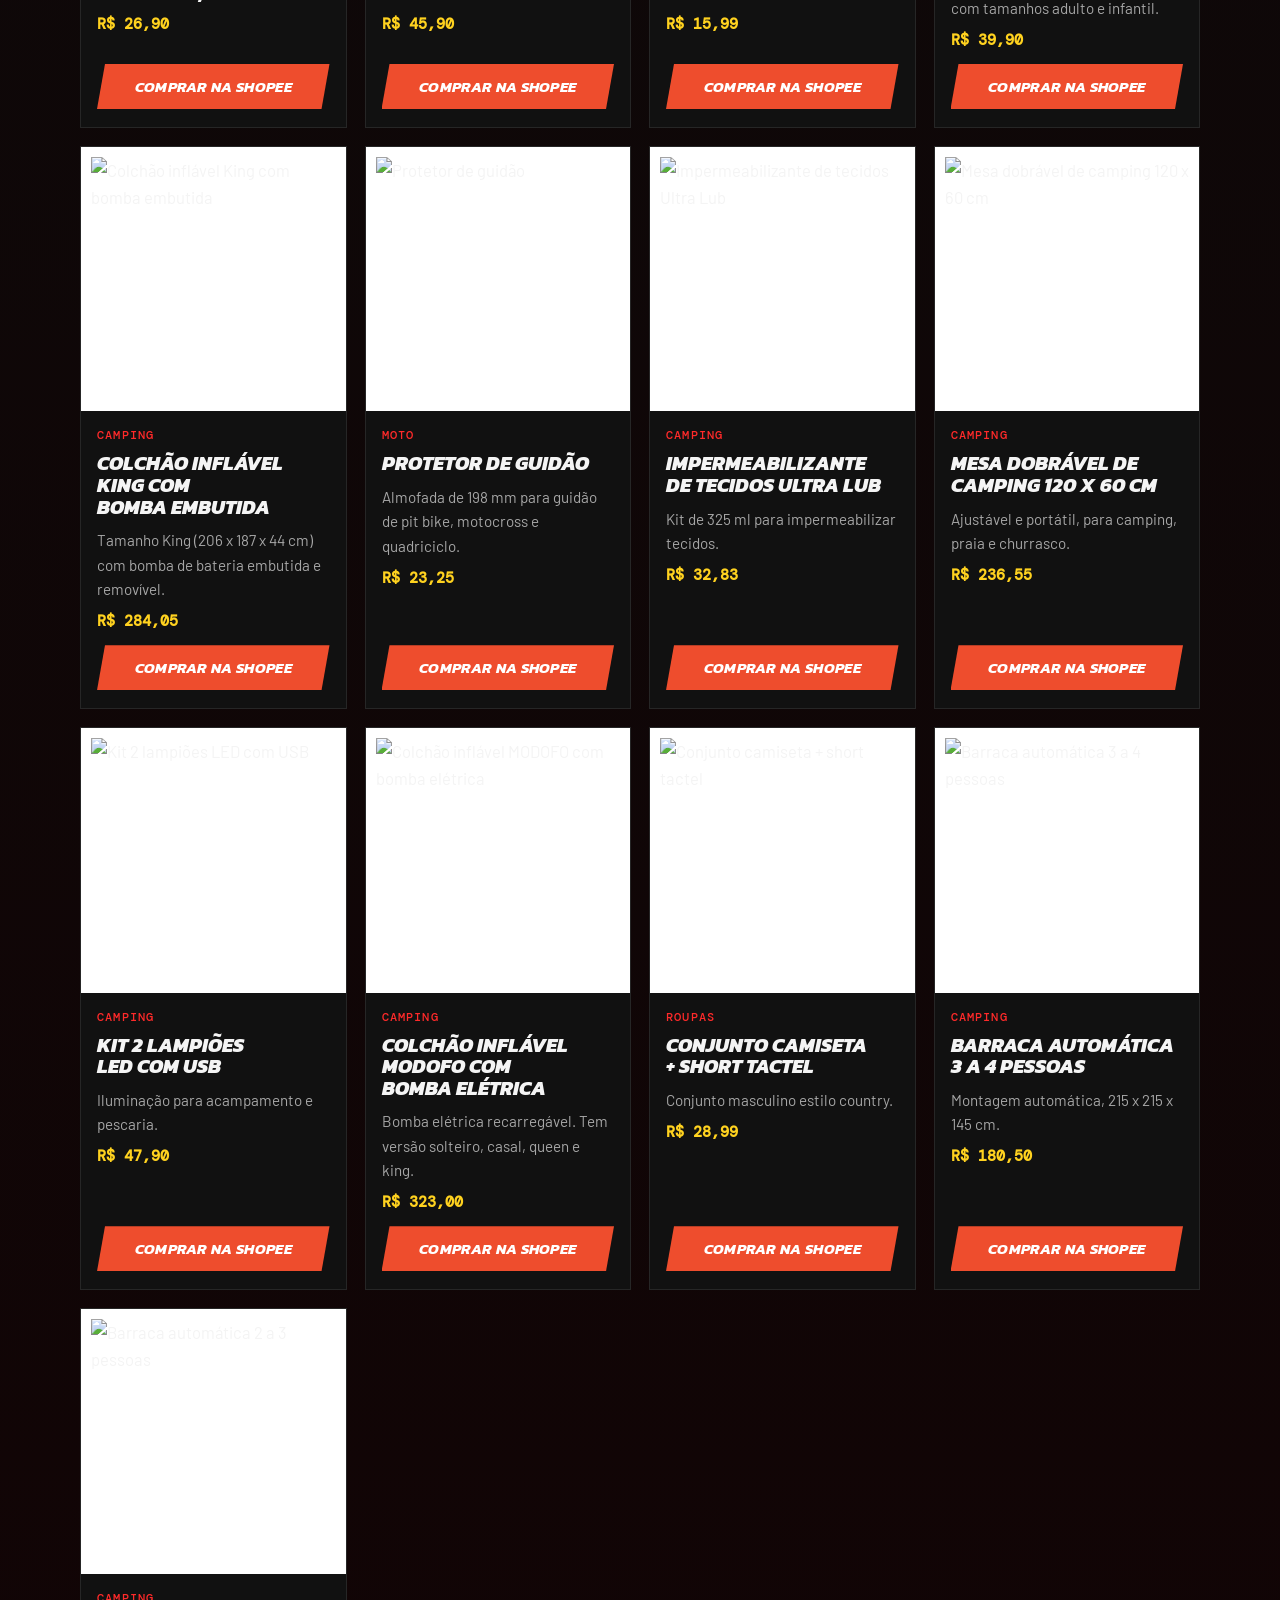
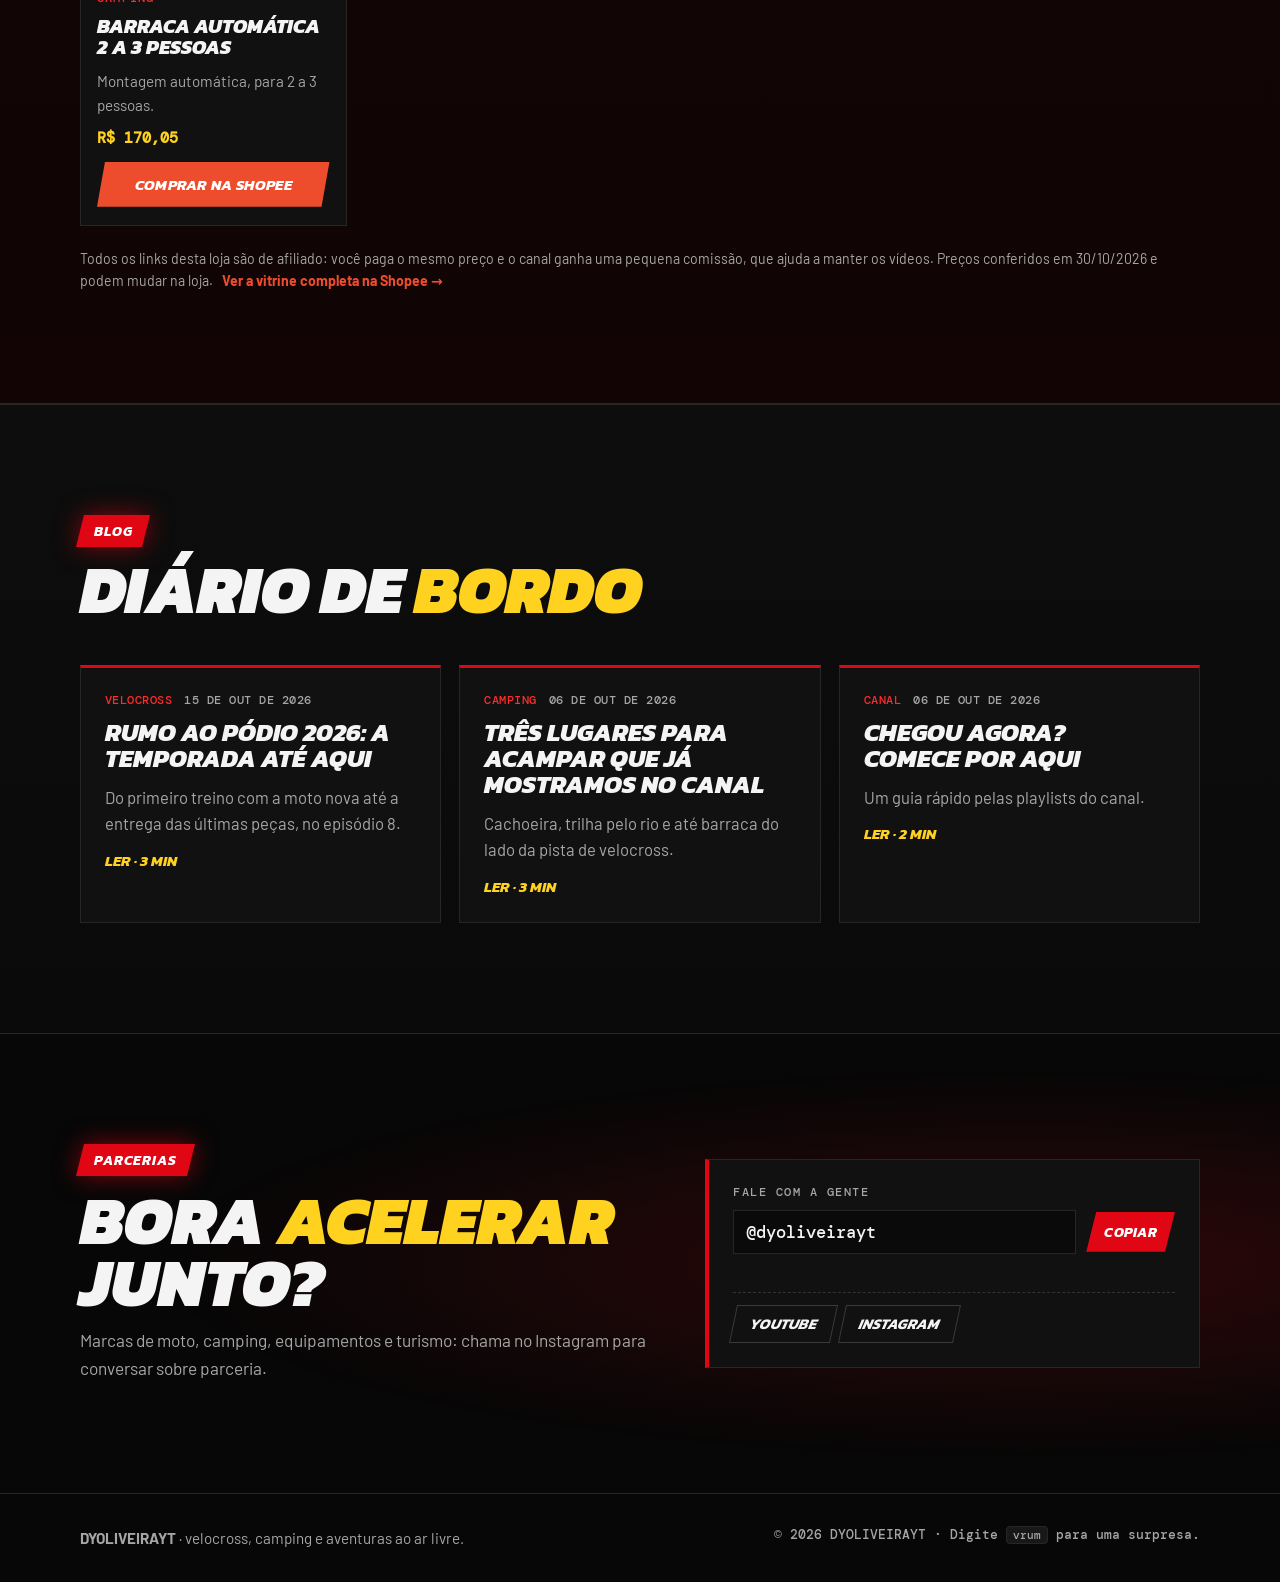
==== commit c1267b93: "Mapa das aventuras com Leaflet e OpenStreetMap Marcadores por tipo (camping, velocross, passeio) com" ====
--- a/index.html
+++ b/index.html
@@ -29,6 +29,7 @@
 <link rel="preconnect" href="https://fonts.googleapis.com">
 <link rel="preconnect" href="https://fonts.gstatic.com" crossorigin>
 <link rel="stylesheet" href="https://fonts.googleapis.com/css2?family=Kanit:ital,wght@0,600;0,700;1,700;1,800;1,900&family=Barlow:wght@400;500;600;700&family=DM+Mono:wght@400;500&display=swap">
+<link rel="stylesheet" href="https://cdnjs.cloudflare.com/ajax/libs/leaflet/1.9.4/leaflet.min.css">
 <link rel="stylesheet" href="css/style.css">
 <!-- Google AdSense -->
 <script async src="https://pagead2.googlesyndication.com/pagead/js/adsbygoogle.js?client=ca-pub-7817937355678689"
@@ -50,6 +51,7 @@
       <a href="#shorts" id="navShorts">Shorts</a>
       <a href="#series">Séries</a>
       <a href="#fotos">Fotos</a>
+      <a href="#mapa">Mapa</a>
       <a href="#campings">Campings</a>
       <a href="#garagem">Garagem</a>
       <a href="#loja" id="navLoja" hidden>Loja</a>
@@ -265,6 +267,21 @@
     </div>
   </section>
 
+  <!-- MAPA -->
+  <section class="section" id="mapa">
+    <div class="wrap">
+      <header class="sec-head">
+        <p class="tag"><span>Mapa das aventuras</span></p>
+        <h2>Por onde a gente <em>já passou</em></h2>
+        <p class="sec-lead">Toque num marcador para ver o lugar e os vídeos gravados lá.</p>
+      </header>
+      <div class="mapa-box">
+        <div class="mapa" id="mapaAventuras" role="region" aria-label="Mapa com os lugares das aventuras"></div>
+        <ol class="mapa-lista" id="mapaLista"></ol>
+      </div>
+    </div>
+  </section>
+
   <!-- CAMPINGS -->
   <section class="section section-alt" id="campings">
     <div class="wrap">
@@ -375,6 +392,7 @@
 
 <script src="js/config.js"></script>
 <script src="js/auto.js"></script>
+<script src="https://cdnjs.cloudflare.com/ajax/libs/leaflet/1.9.4/leaflet.min.js"></script>
 <script src="js/roleta-cenas.js"></script>
 <script src="js/app.js"></script>
 </body>
--- a/css/style.css
+++ b/css/style.css
@@ -717,3 +717,29 @@
   .section-wheel.telao .sec-head h2 { font-size: clamp(1.8rem, 4.5vh, 3rem); }
   .section-wheel.telao .wheel-result strong { font-size: clamp(1.8rem, 5vh, 3rem); }
 }
+
+/* Mapa das aventuras */
+.mapa-box { display: grid; grid-template-columns: minmax(0, 1fr) minmax(0, 300px); gap: 16px; }
+.mapa { height: clamp(320px, 56vh, 520px); border: 2px solid var(--red); box-shadow: var(--glow); background: #1A1A1A; z-index: 0; }
+.mapa-erro { padding: 20px; color: var(--muted); }
+.mapa-lista { list-style: none; margin: 0; padding: 0; display: grid; gap: 8px; align-content: start; }
+.mapa-lista button { width: 100%; display: flex; gap: 12px; align-items: center; text-align: left; padding: 10px 12px; background: var(--surface); border: 1px solid var(--line); color: #fff; cursor: pointer; }
+.mapa-lista button:hover { border-color: var(--red); }
+.mapa-lista b { display: block; font: 800 italic 1.02rem/1.1 var(--f-display); text-transform: uppercase; }
+.mapa-lista small { font: 500 .76rem var(--f-mono); color: var(--muted); }
+.mapa-num { flex-shrink: 0; width: 36px; height: 36px; border-radius: 50%; display: grid; place-items: center; }
+.mapa-num .ico { width: 20px; height: 20px; }
+.mapa-pino { background: none; border: 0; }
+.mapa-pino span { display: grid; place-items: center; width: 38px; height: 38px; border-radius: 50% 50% 50% 0; transform: rotate(-45deg); background: var(--cor); border: 2px solid #fff; box-shadow: 0 3px 10px rgba(0,0,0,.5); }
+.mapa-pino .ico { width: 20px; height: 20px; transform: rotate(45deg); }
+.leaflet-popup-content-wrapper, .leaflet-popup-tip { background: #111; color: #fff; border-radius: 6px; }
+.mapa-pop { display: grid; gap: 6px; font-family: var(--f-body); }
+.mapa-pop strong { font: 800 italic 1.1rem/1.1 var(--f-display); text-transform: uppercase; }
+.mapa-pop small { color: #aaa; font-family: var(--f-mono); font-size: .72rem; }
+.mapa-pop p { margin: 0 !important; color: #ddd; }
+.mapa-pop a { color: var(--yellow) !important; font-weight: 700; }
+.mapa-foto { width: 100%; border-radius: 4px; }
+.mapa-video { display: grid; grid-template-columns: 70px 1fr; gap: 8px; align-items: center; padding: 0; border: 0; background: none; color: #fff; text-align: left; cursor: pointer; font-size: .8rem; }
+.mapa-video img { width: 70px; aspect-ratio: 16/9; object-fit: cover; border-radius: 3px; }
+.mapa-video:hover span { color: var(--red-hot); }
+@media (max-width: 860px) { .mapa-box { grid-template-columns: minmax(0, 1fr); } .mapa-lista { grid-template-columns: repeat(auto-fill, minmax(min(100%, 220px), 1fr)); } }
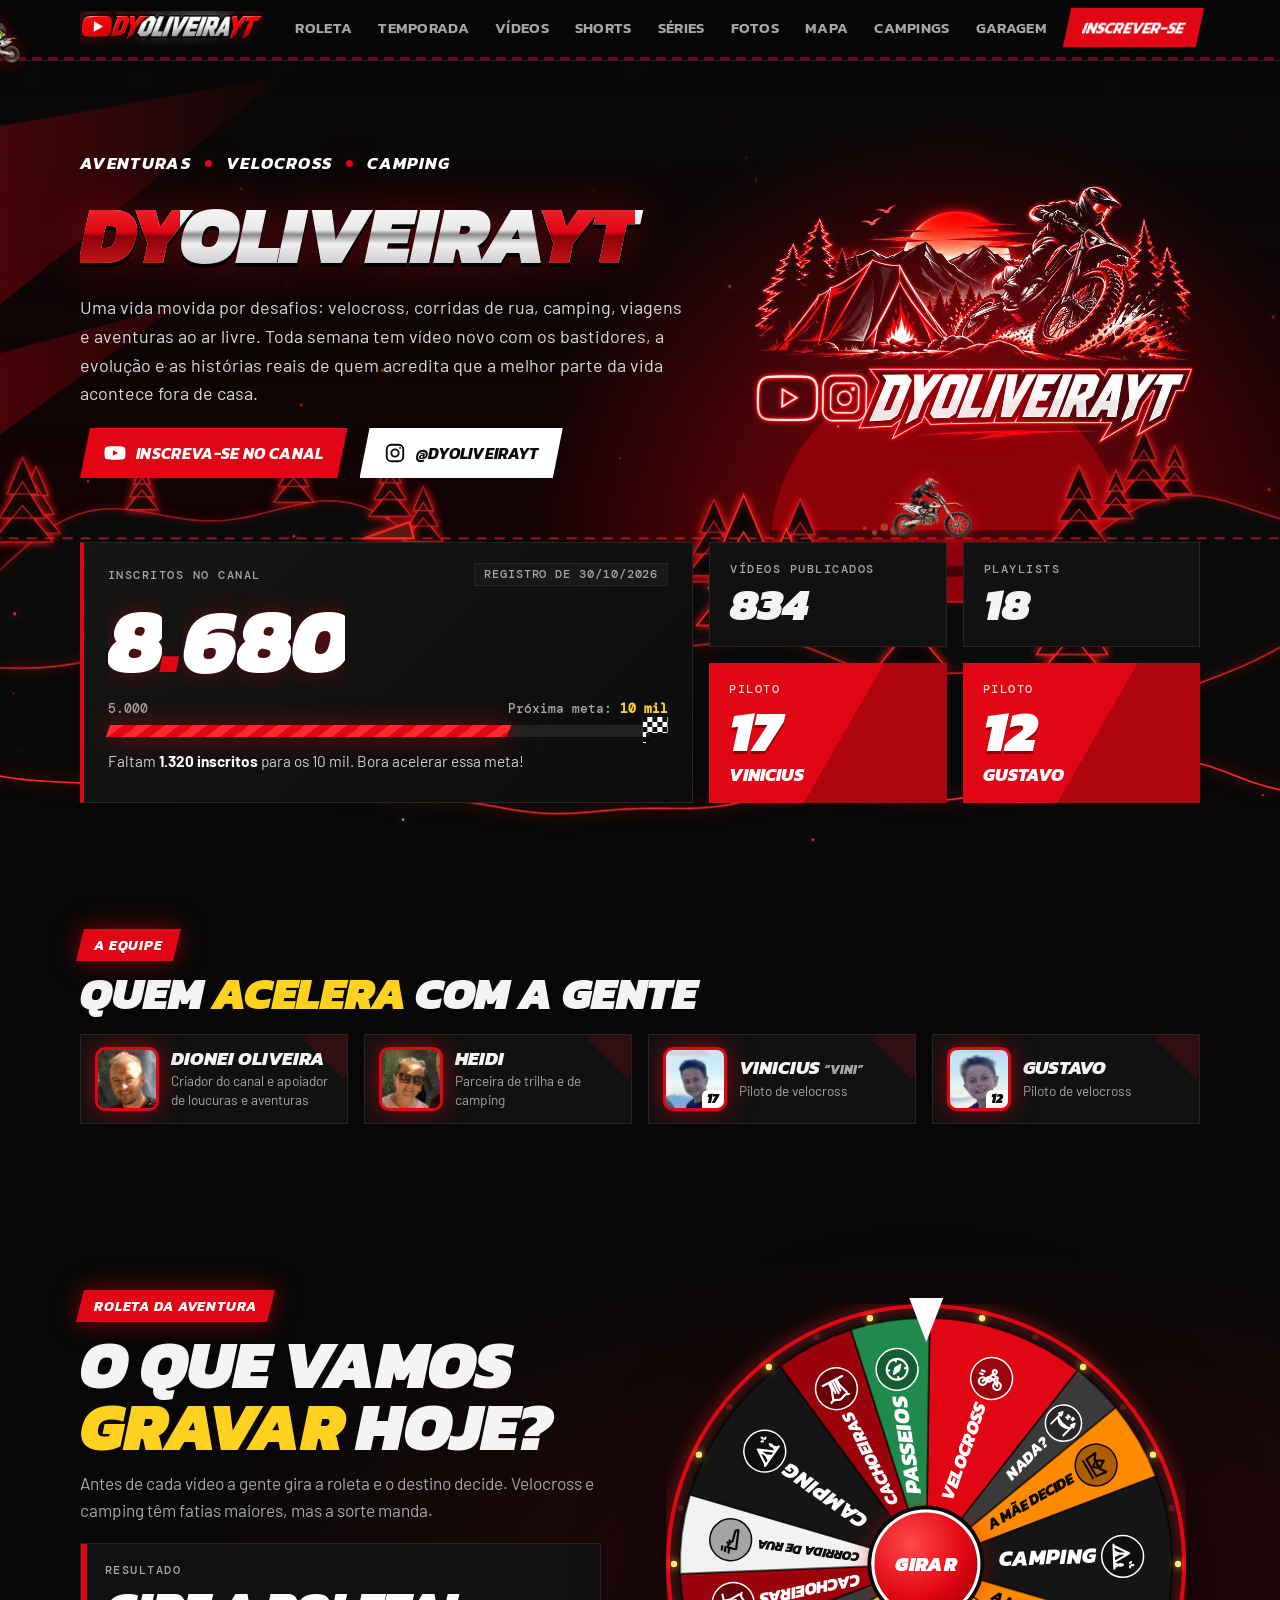
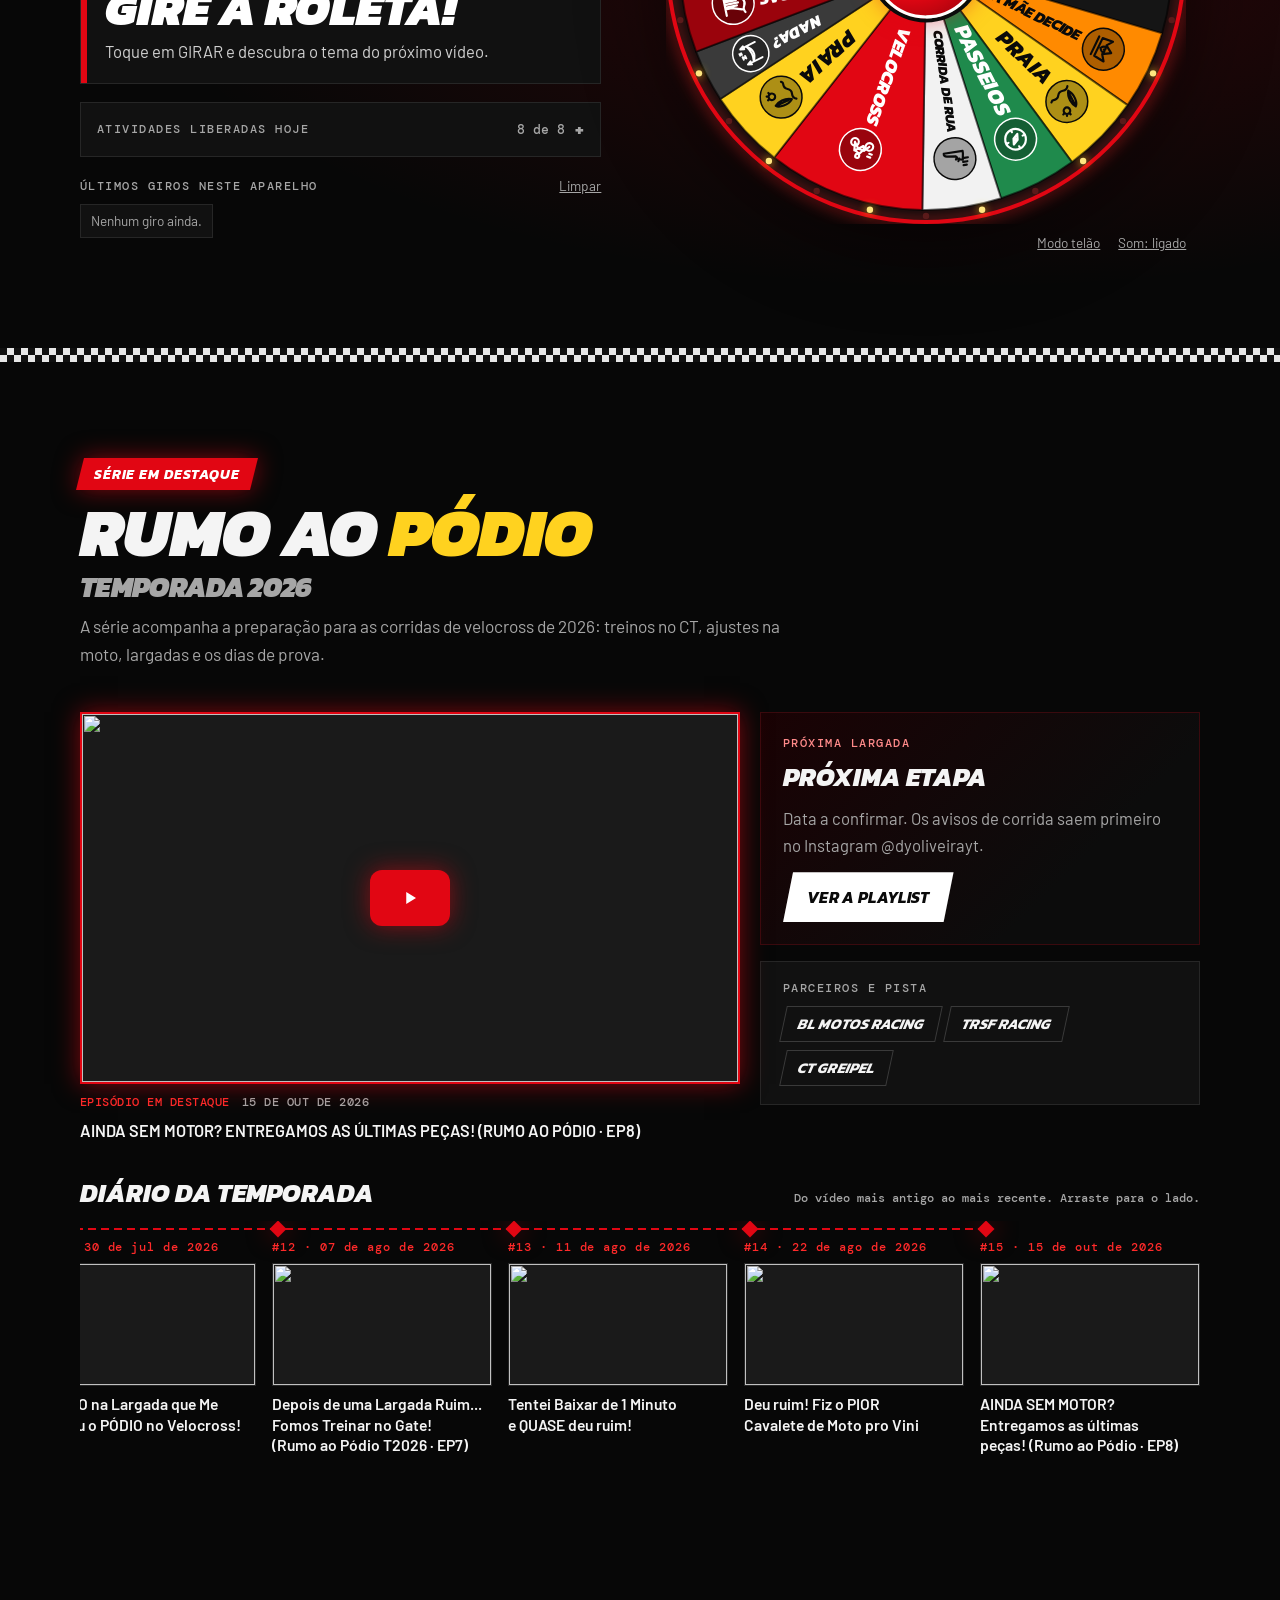
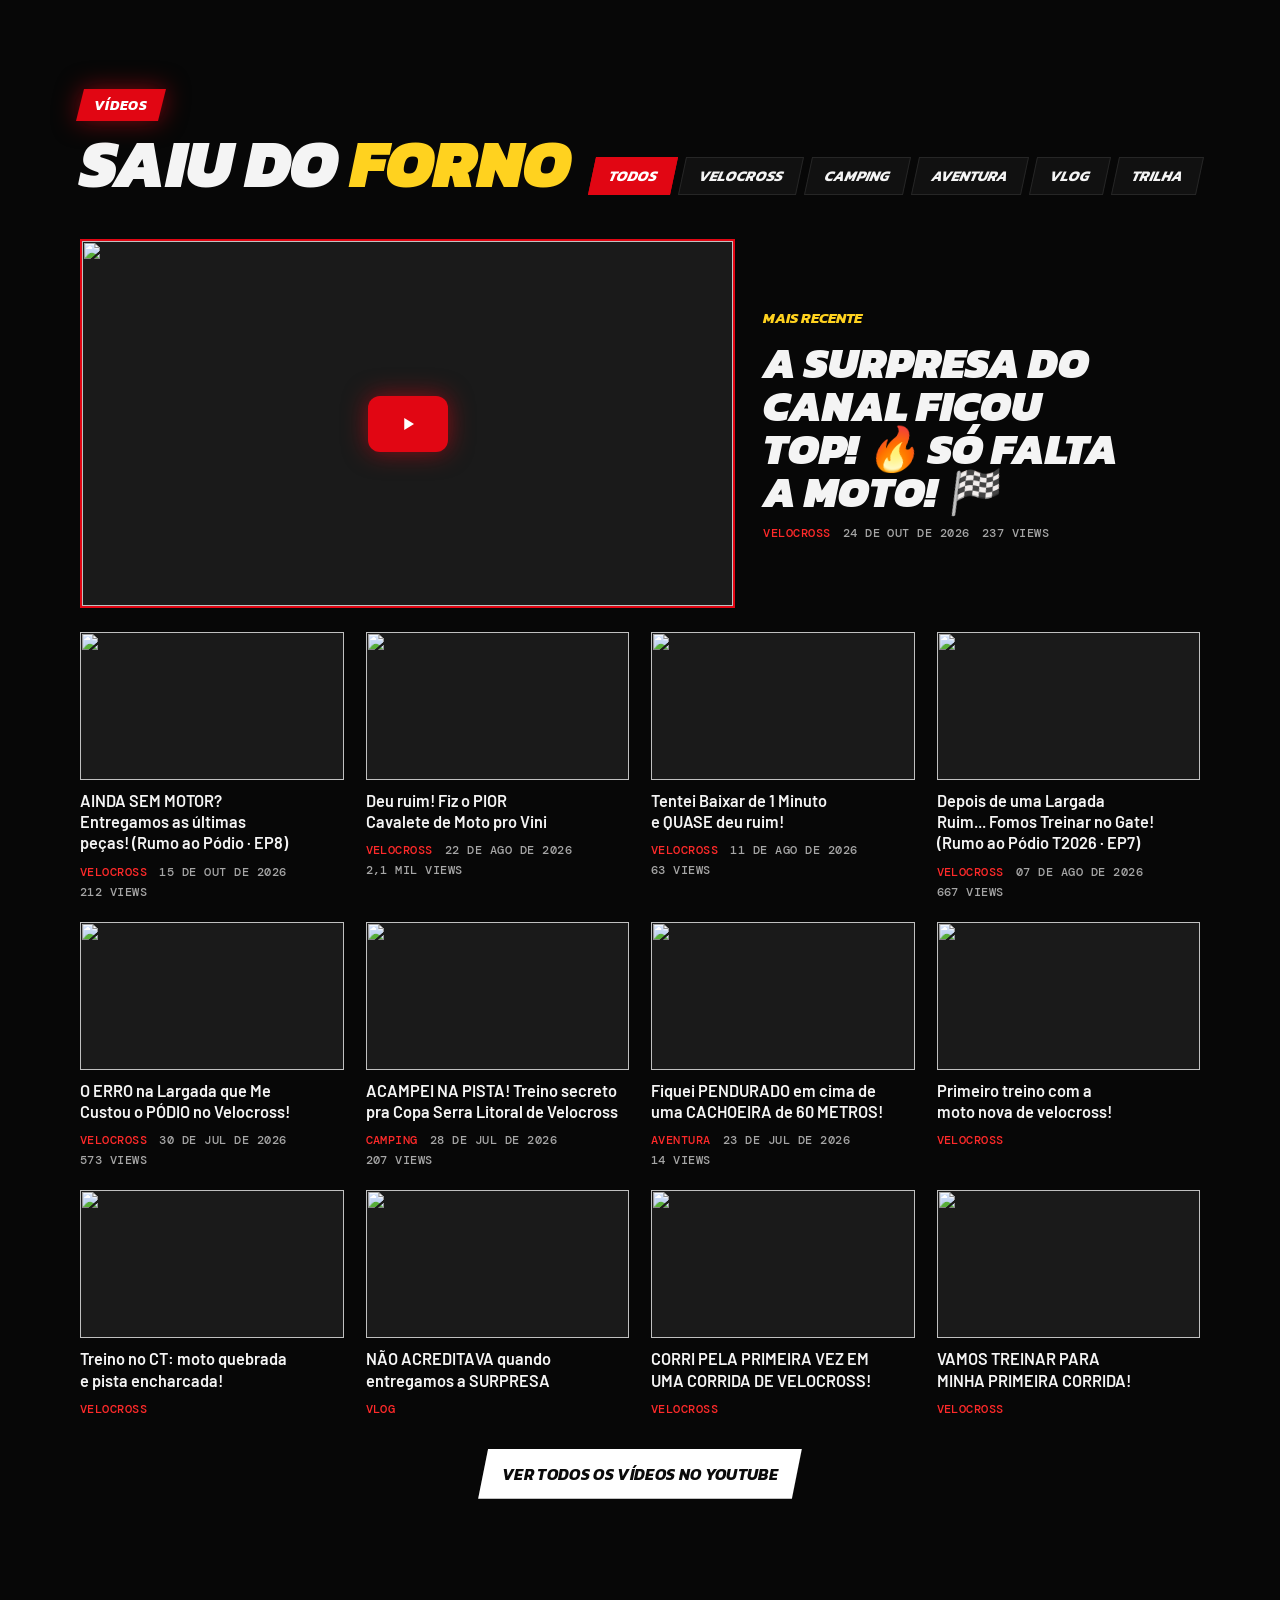
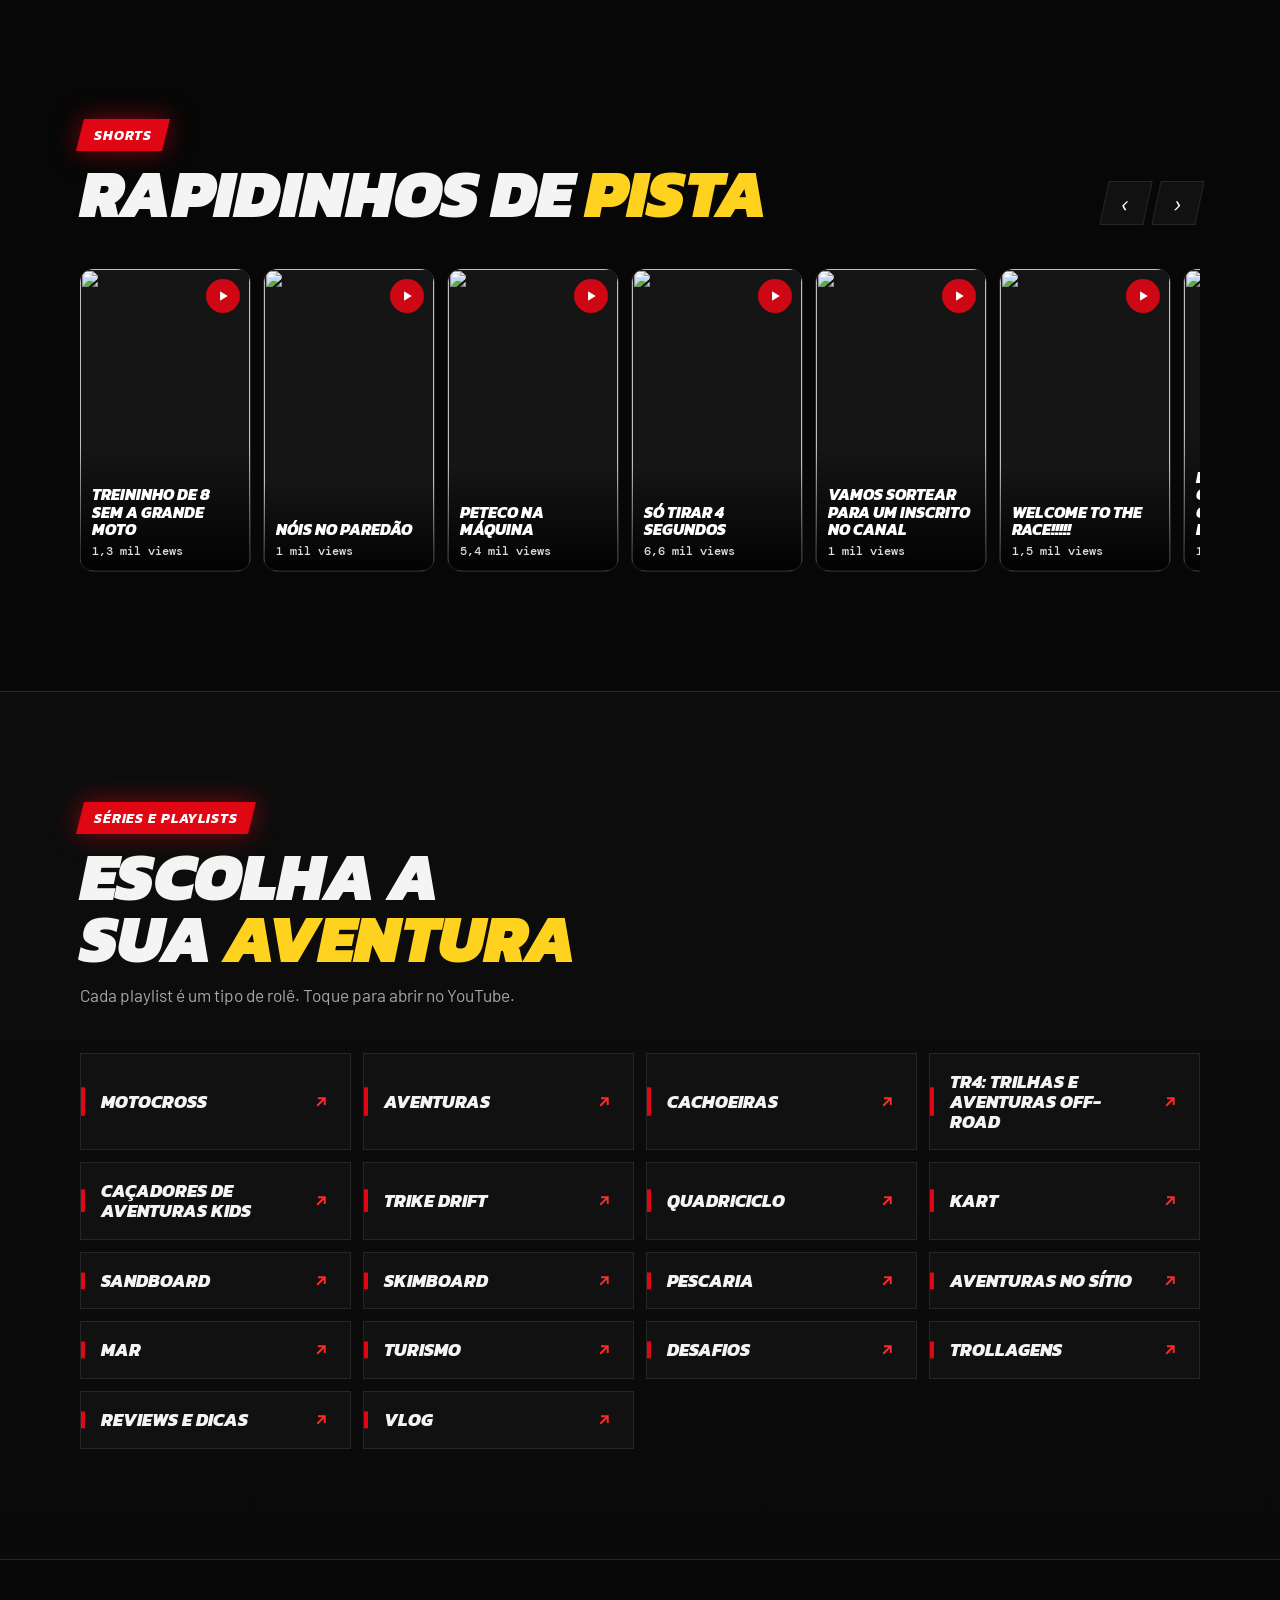
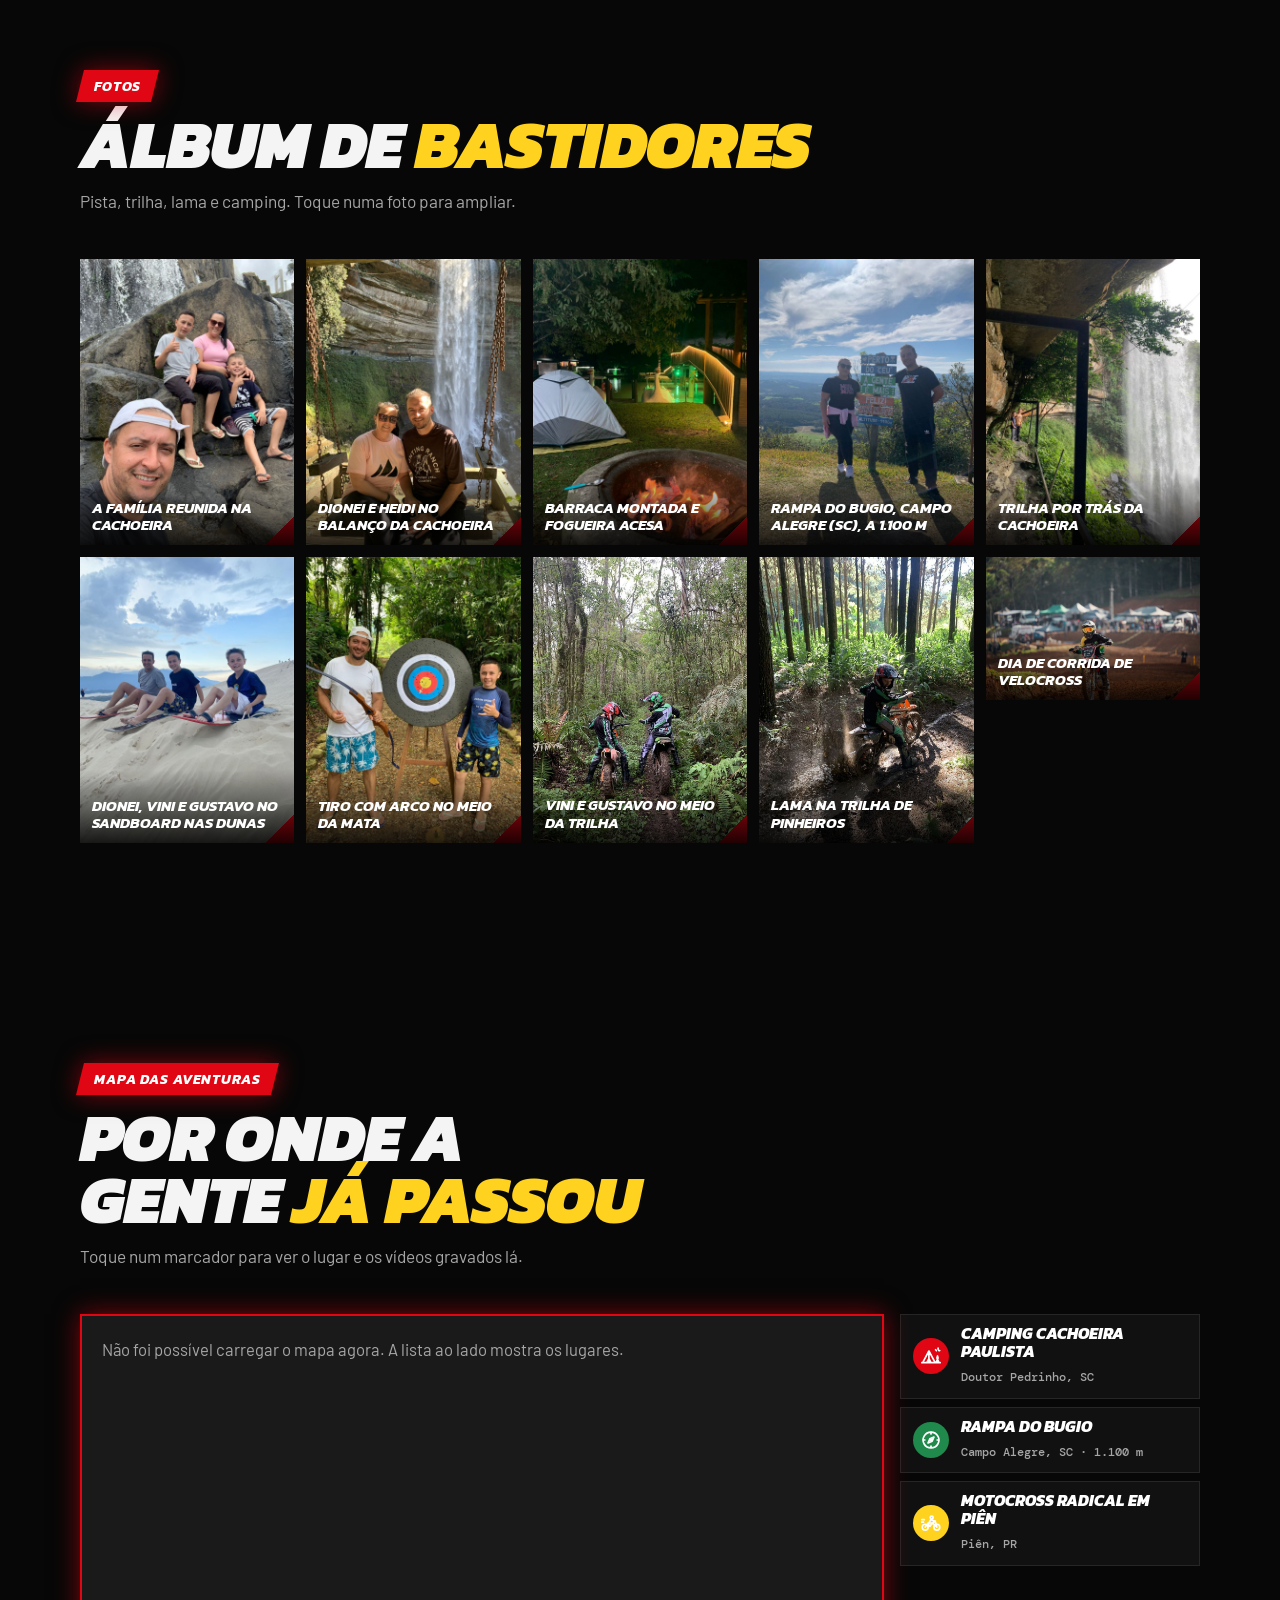
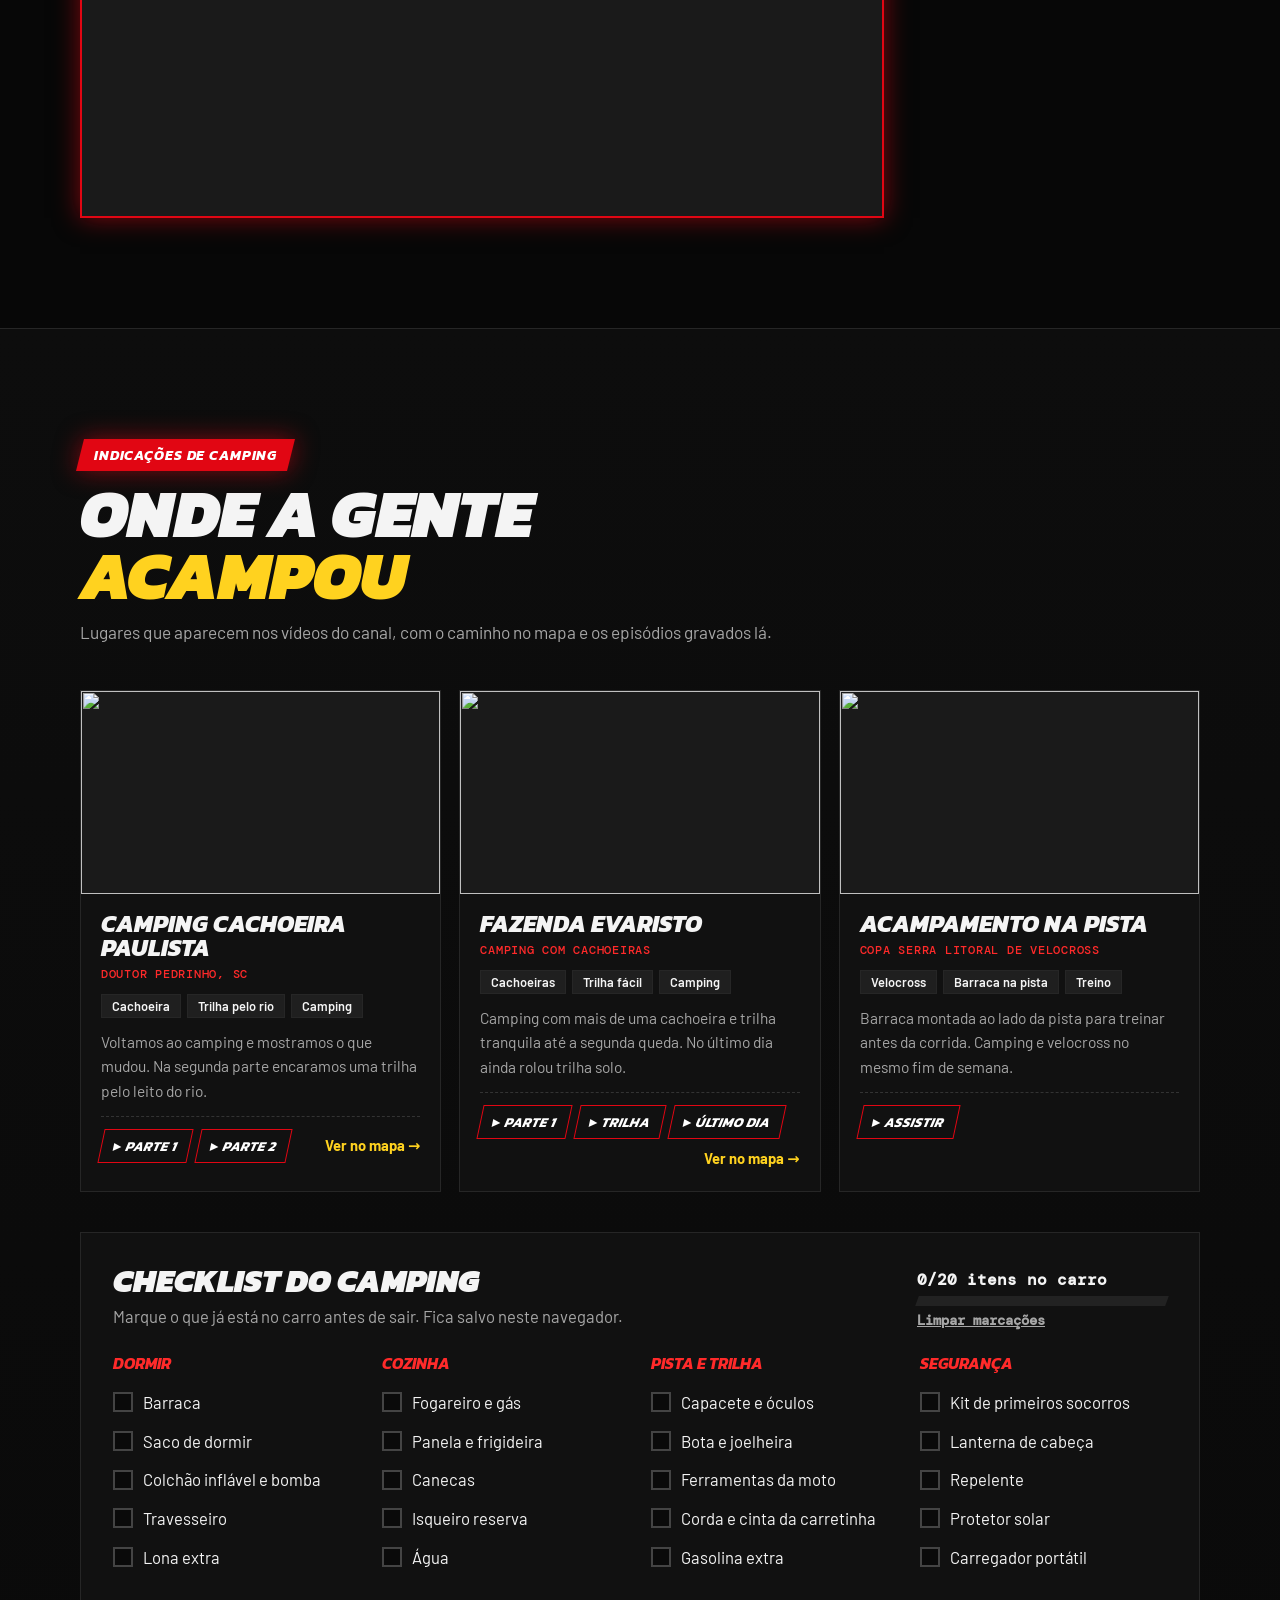
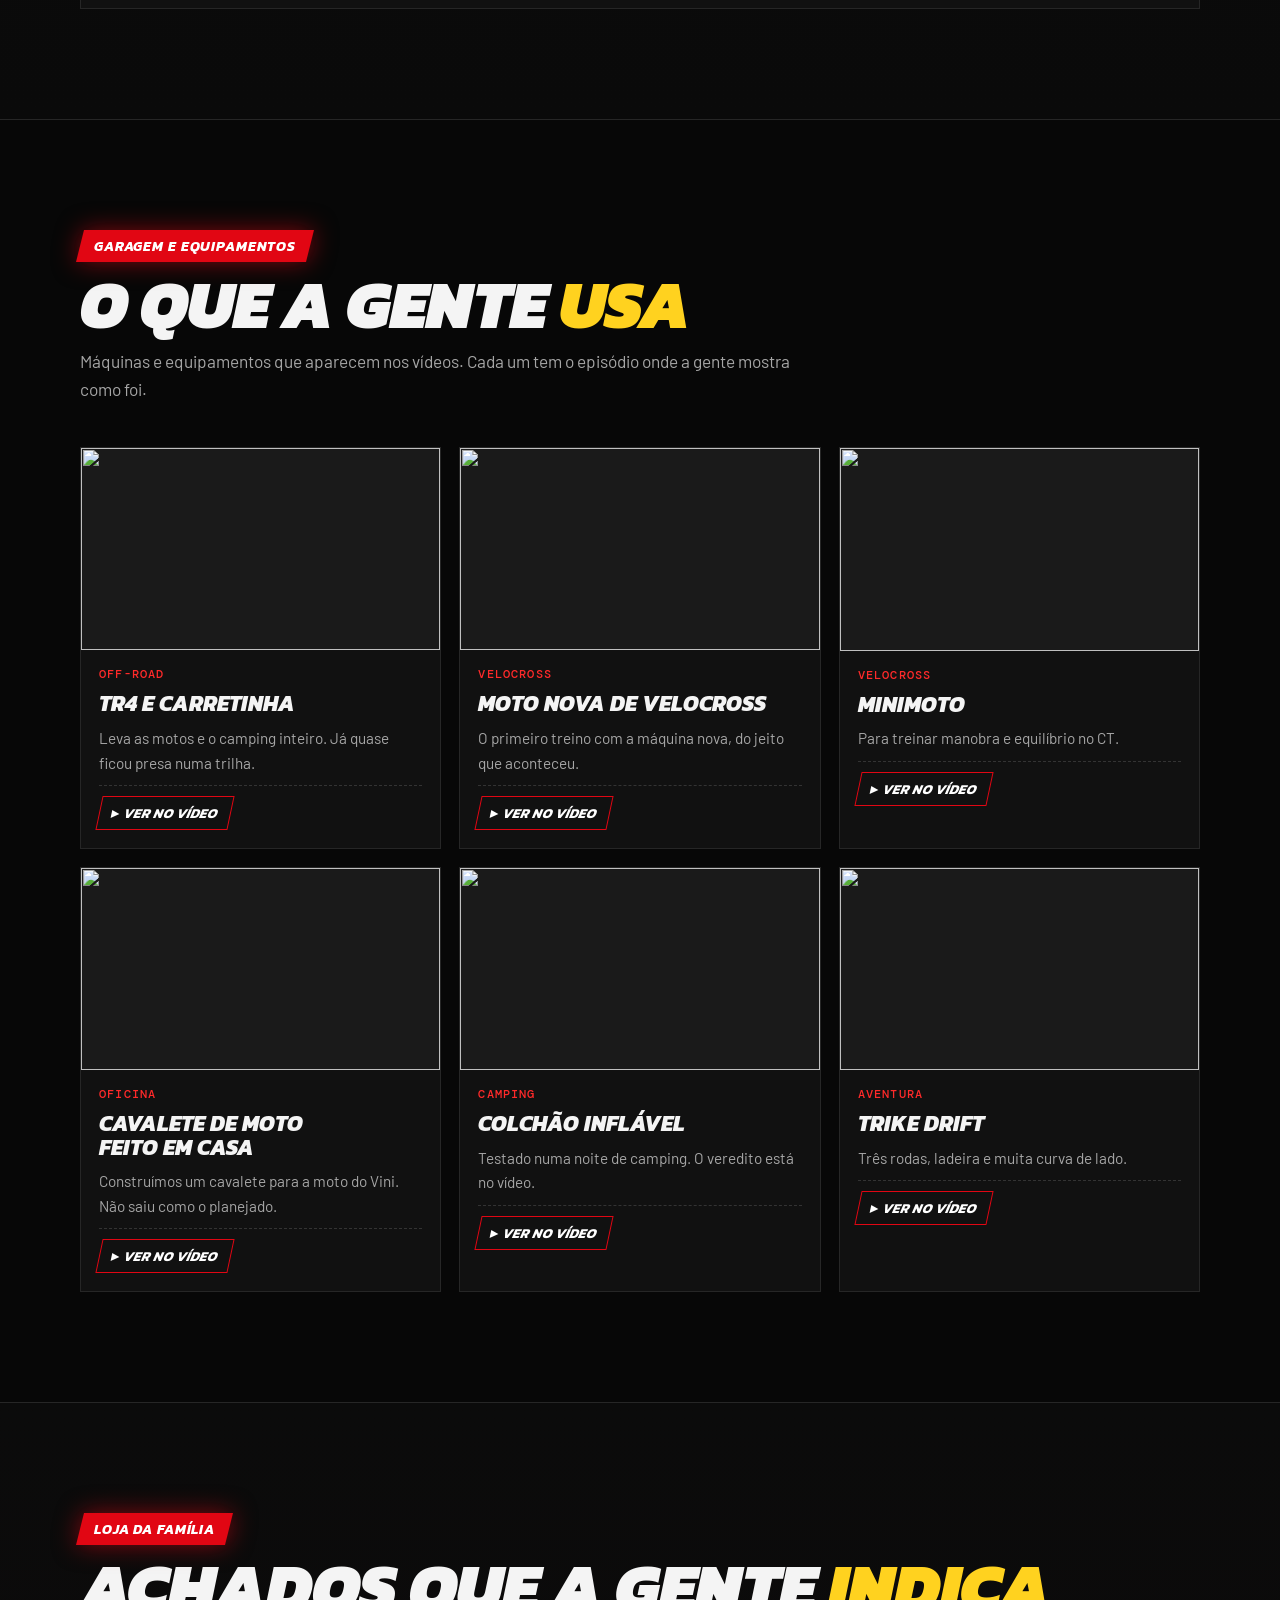
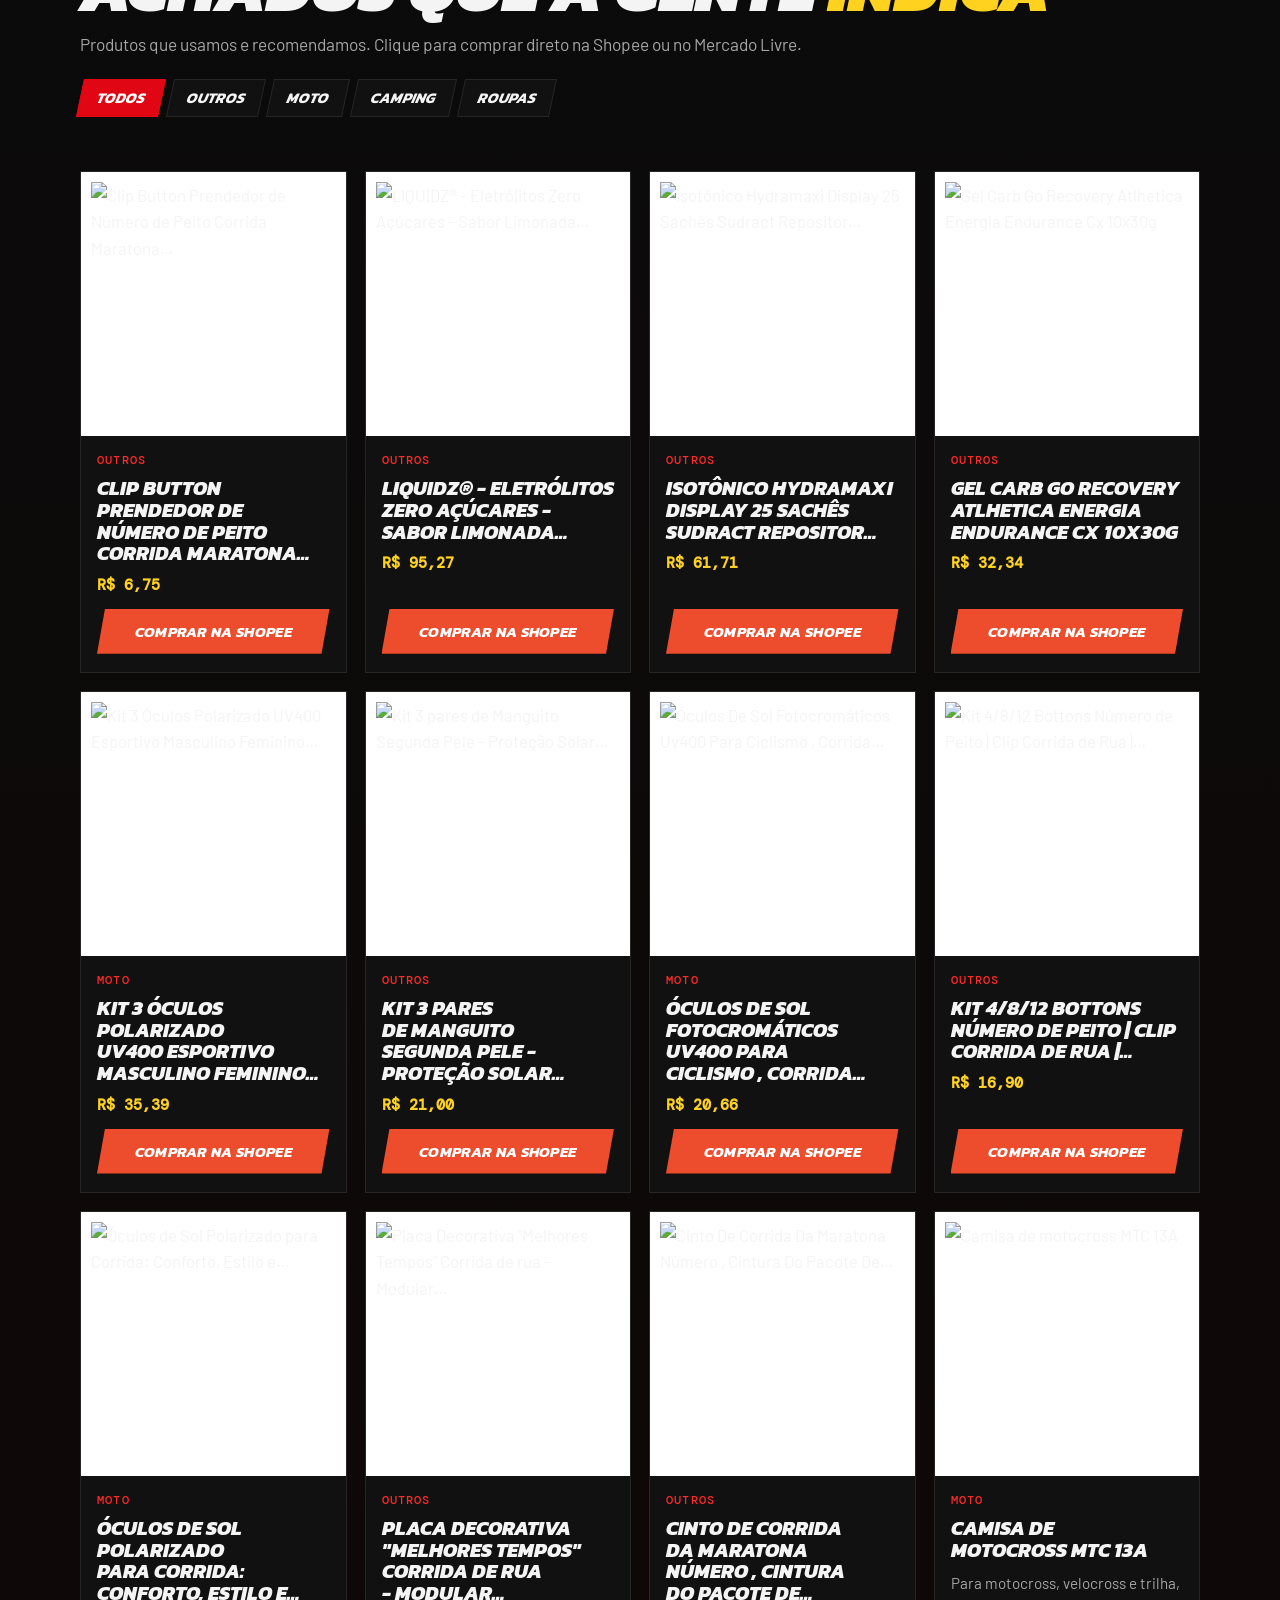
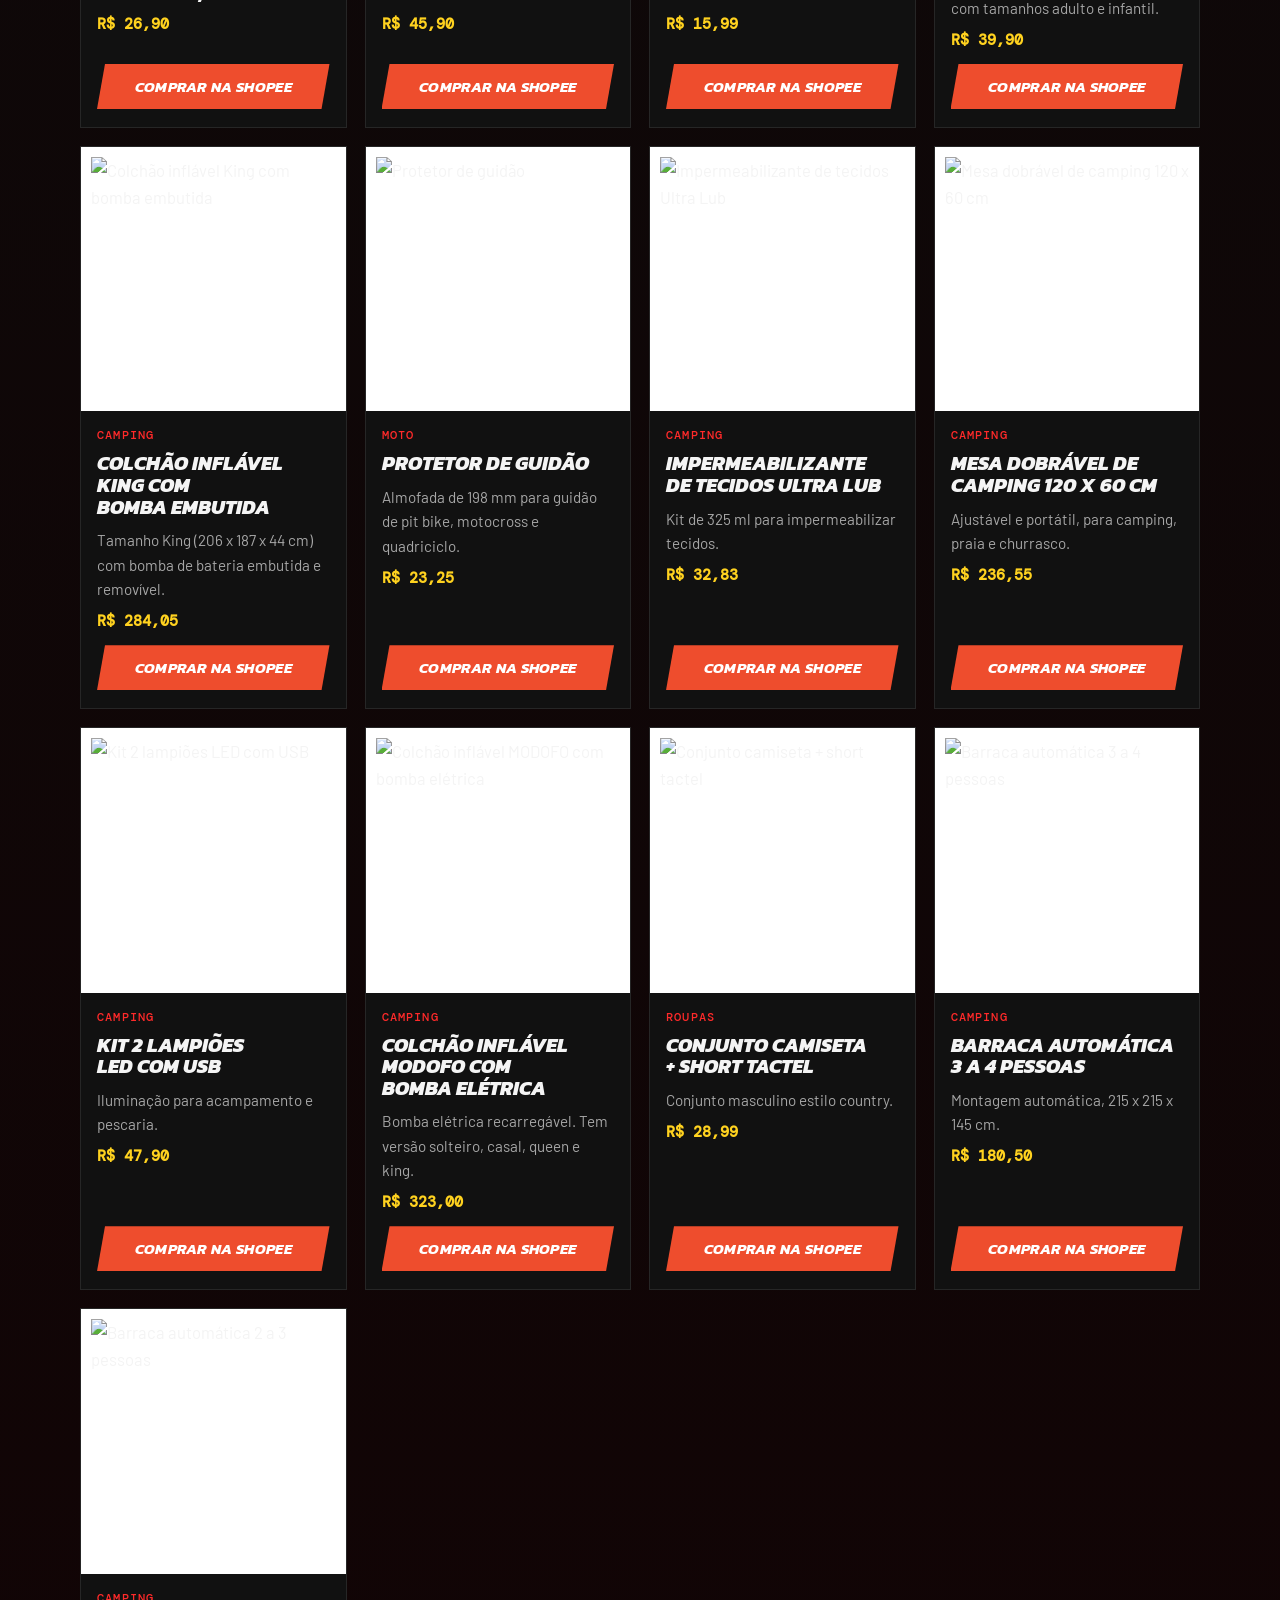
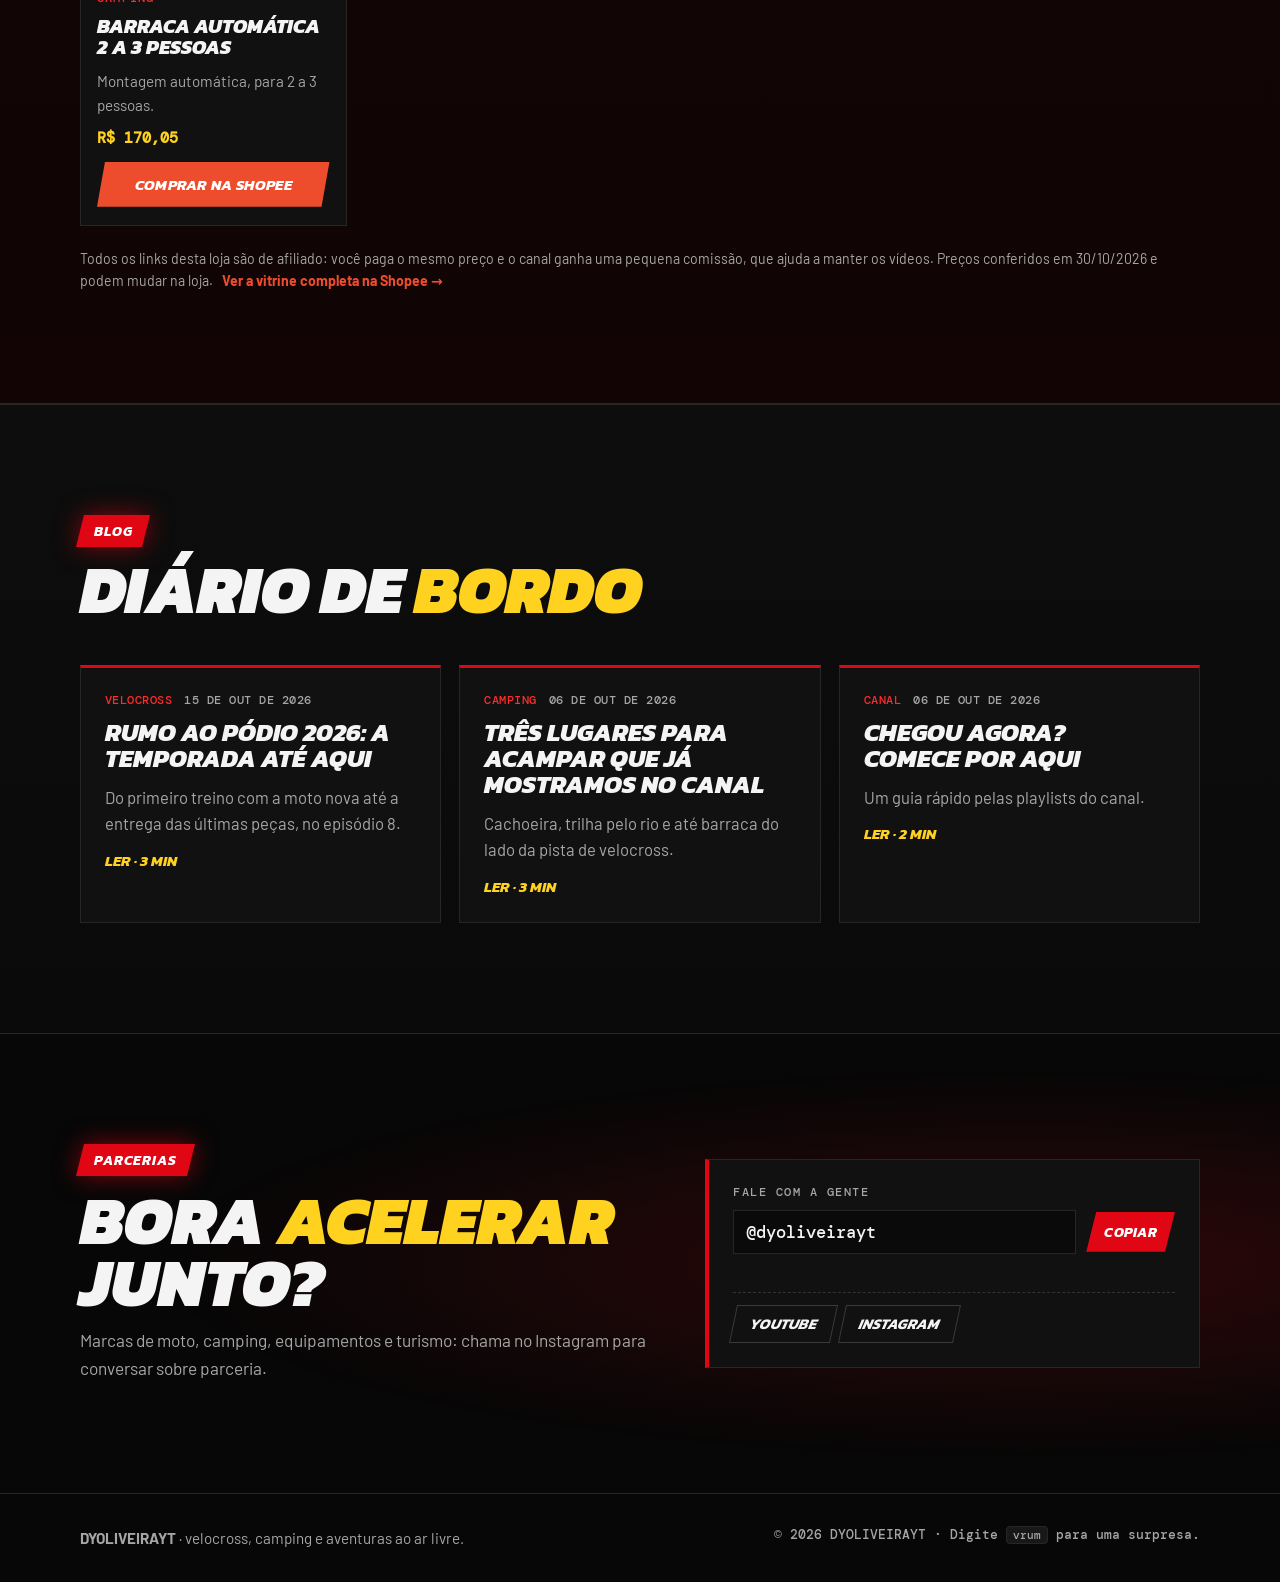
==== commit f7f6e505: "Placar da temporada dos pilotos 17 e 12 Cards com etapas, melhor posição, pódios e melhor volta; grá" ====
--- a/index.html
+++ b/index.html
@@ -47,6 +47,7 @@
     <nav class="nav" aria-label="Seções">
       <a href="#roleta">Roleta</a>
       <a href="#temporada">Temporada</a>
+      <a href="#placar" id="navPlacar" hidden>Placar</a>
       <a href="#videos">Vídeos</a>
       <a href="#shorts" id="navShorts">Shorts</a>
       <a href="#series">Séries</a>
@@ -210,6 +211,28 @@
     </div>
   </section>
 
+  <!-- PLACAR -->
+  <section class="section section-alt" id="placar" hidden>
+    <div class="wrap">
+      <header class="sec-head sec-head-row">
+        <div>
+          <p class="tag"><span>Placar da temporada</span></p>
+          <h2>Evolução dos <em>pilotos</em></h2>
+          <p class="sec-lead">Posição e melhor volta em cada etapa de 2026.</p>
+        </div>
+        <div class="chips" id="placarModo" role="group" aria-label="O que mostrar no gráfico">
+          <button type="button" class="chip" aria-pressed="true" data-modo="posicao">Posição</button>
+          <button type="button" class="chip" aria-pressed="false" data-modo="volta">Melhor volta</button>
+        </div>
+      </header>
+      <div class="placar-grid">
+        <div class="placar-cards" id="placarCards"></div>
+        <figure class="placar-grafico"><svg id="placarSvg" role="img" aria-label="Gráfico da evolução dos pilotos por etapa"></svg><figcaption id="placarLegenda"></figcaption></figure>
+      </div>
+      <div class="table-scroll"><table class="placar-tabela" id="placarTabela"></table></div>
+    </div>
+  </section>
+
   <!-- VÍDEOS -->
   <section class="section" id="videos">
     <div class="wrap">
--- a/css/style.css
+++ b/css/style.css
@@ -743,3 +743,25 @@
 .mapa-video img { width: 70px; aspect-ratio: 16/9; object-fit: cover; border-radius: 3px; }
 .mapa-video:hover span { color: var(--red-hot); }
 @media (max-width: 860px) { .mapa-box { grid-template-columns: minmax(0, 1fr); } .mapa-lista { grid-template-columns: repeat(auto-fill, minmax(min(100%, 220px), 1fr)); } }
+
+/* Placar da temporada */
+.placar-grid { display: grid; grid-template-columns: minmax(0, 300px) minmax(0, 1fr); gap: 18px; align-items: start; margin-bottom: 20px; }
+.placar-cards { display: grid; gap: 12px; }
+.placar-card { display: flex; gap: 14px; padding: 16px; background: var(--surface); border: 1px solid var(--line); border-left: 4px solid var(--cor); }
+.placar-card .plate { width: 64px; height: 54px; font-size: 1.8rem; flex-shrink: 0; border-color: var(--cor); }
+.placar-card h3 { font: 800 italic 1.3rem/1 var(--f-display); text-transform: uppercase; margin-bottom: 8px; }
+.placar-card dl { display: grid; grid-template-columns: 1fr 1fr; gap: 6px 14px; margin: 0; }
+.placar-card dt { font: 500 .66rem var(--f-mono); text-transform: uppercase; letter-spacing: .08em; color: var(--muted); }
+.placar-card dd { margin: 0; font: 800 italic 1.2rem var(--f-display); font-variant-numeric: tabular-nums; }
+.placar-grafico { margin: 0; background: var(--surface); border: 1px solid var(--line); padding: 12px; min-width: 0; }
+.placar-grafico svg { width: 100%; height: auto; display: block; }
+.placar-grafico figcaption { display: flex; flex-wrap: wrap; gap: 6px 16px; font-size: .85rem; padding-top: 8px; }
+.placar-grafico figcaption i { display: inline-block; width: 12px; height: 4px; margin-right: 6px; vertical-align: middle; }
+.placar-grafico figcaption .nota { margin-left: auto; color: var(--muted); font-family: var(--f-mono); font-size: .72rem; }
+.placar-tabela { width: 100%; border-collapse: collapse; font-variant-numeric: tabular-nums; min-width: 620px; }
+.placar-tabela th { text-align: left; font: 500 .72rem var(--f-mono); text-transform: uppercase; letter-spacing: .08em; color: var(--muted); padding: 10px 12px; border-bottom: 1px solid var(--line); }
+.placar-tabela td { padding: 10px 12px; border-bottom: 1px solid var(--line); }
+.table-scroll { overflow-x: auto; }
+.pos { display: inline-block; min-width: 38px; text-align: center; padding: 3px 8px; font: 800 italic 1rem var(--f-display); background: #1F1F1F; }
+.pos-1 { background: #FFD21F; color: #111; } .pos-2 { background: #C9CED6; color: #111; } .pos-3 { background: #C9824A; color: #111; }
+@media (max-width: 860px) { .placar-grid { grid-template-columns: minmax(0, 1fr); } }
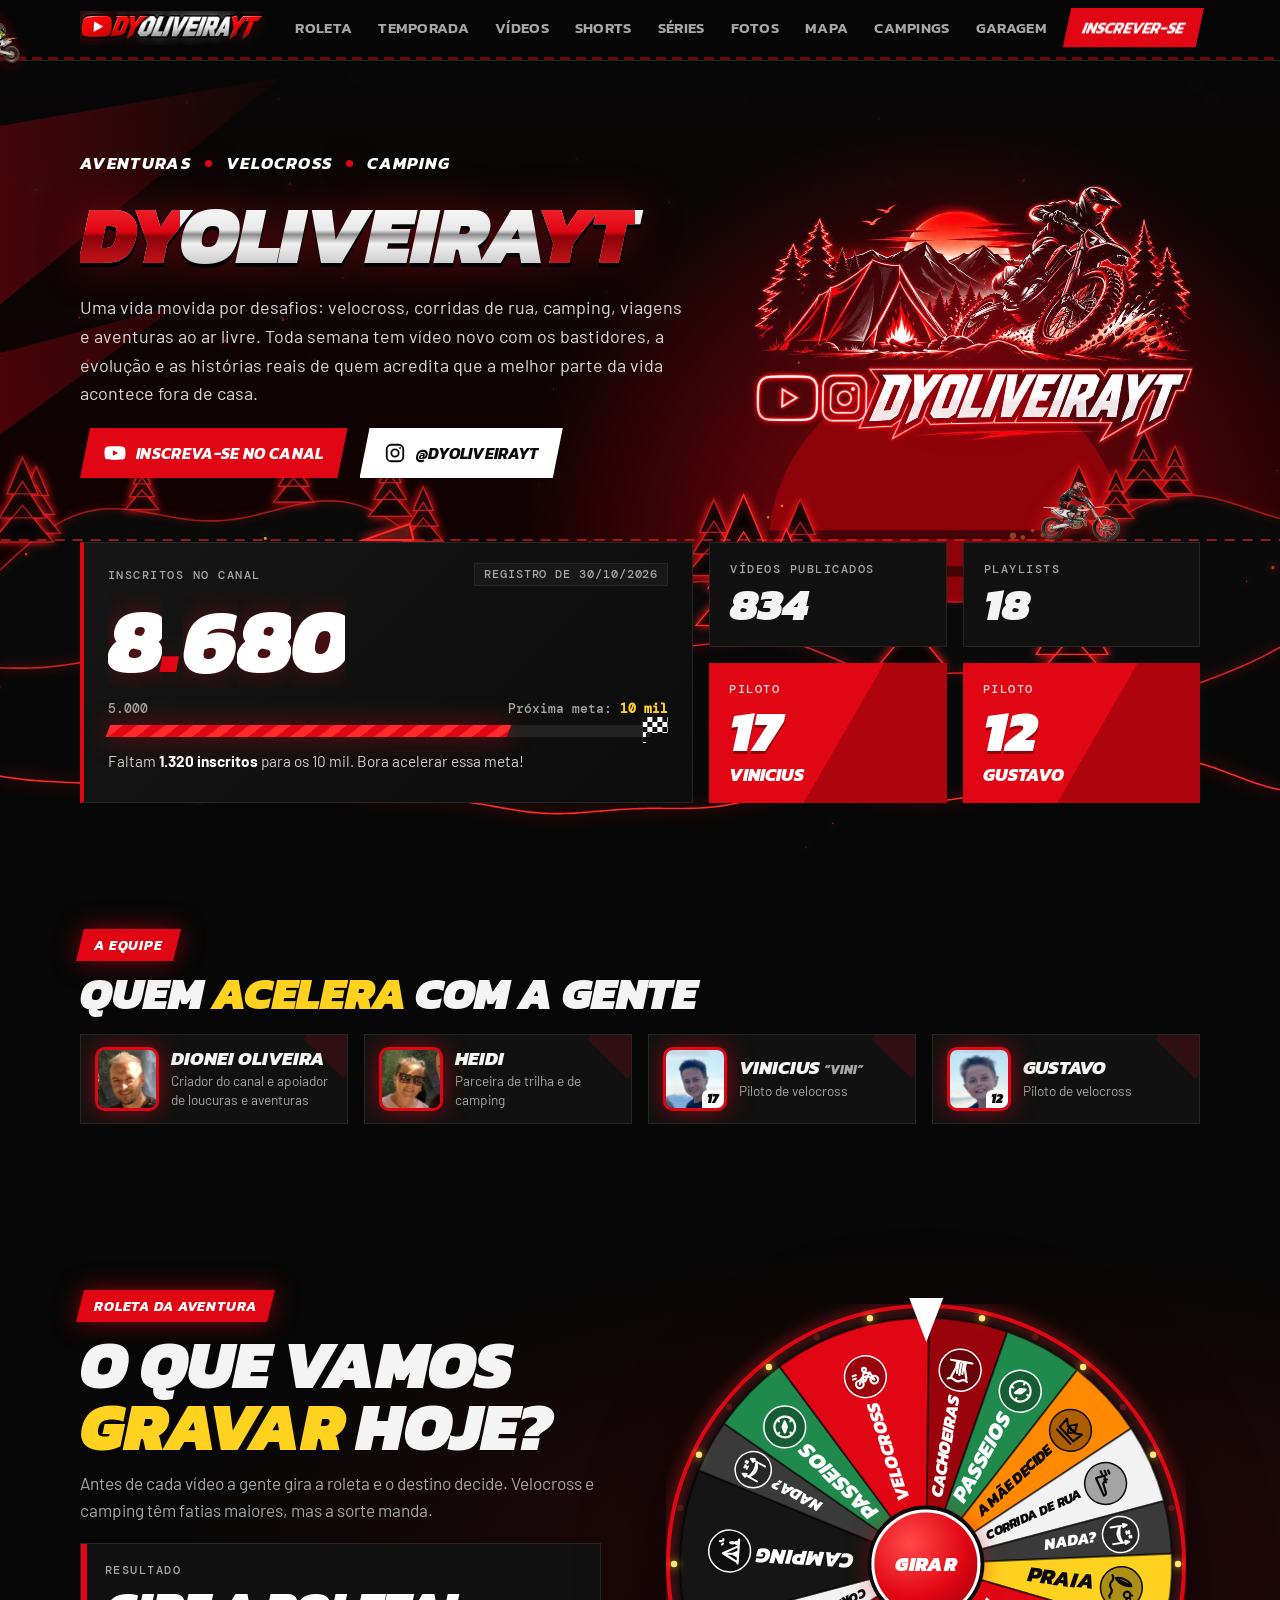
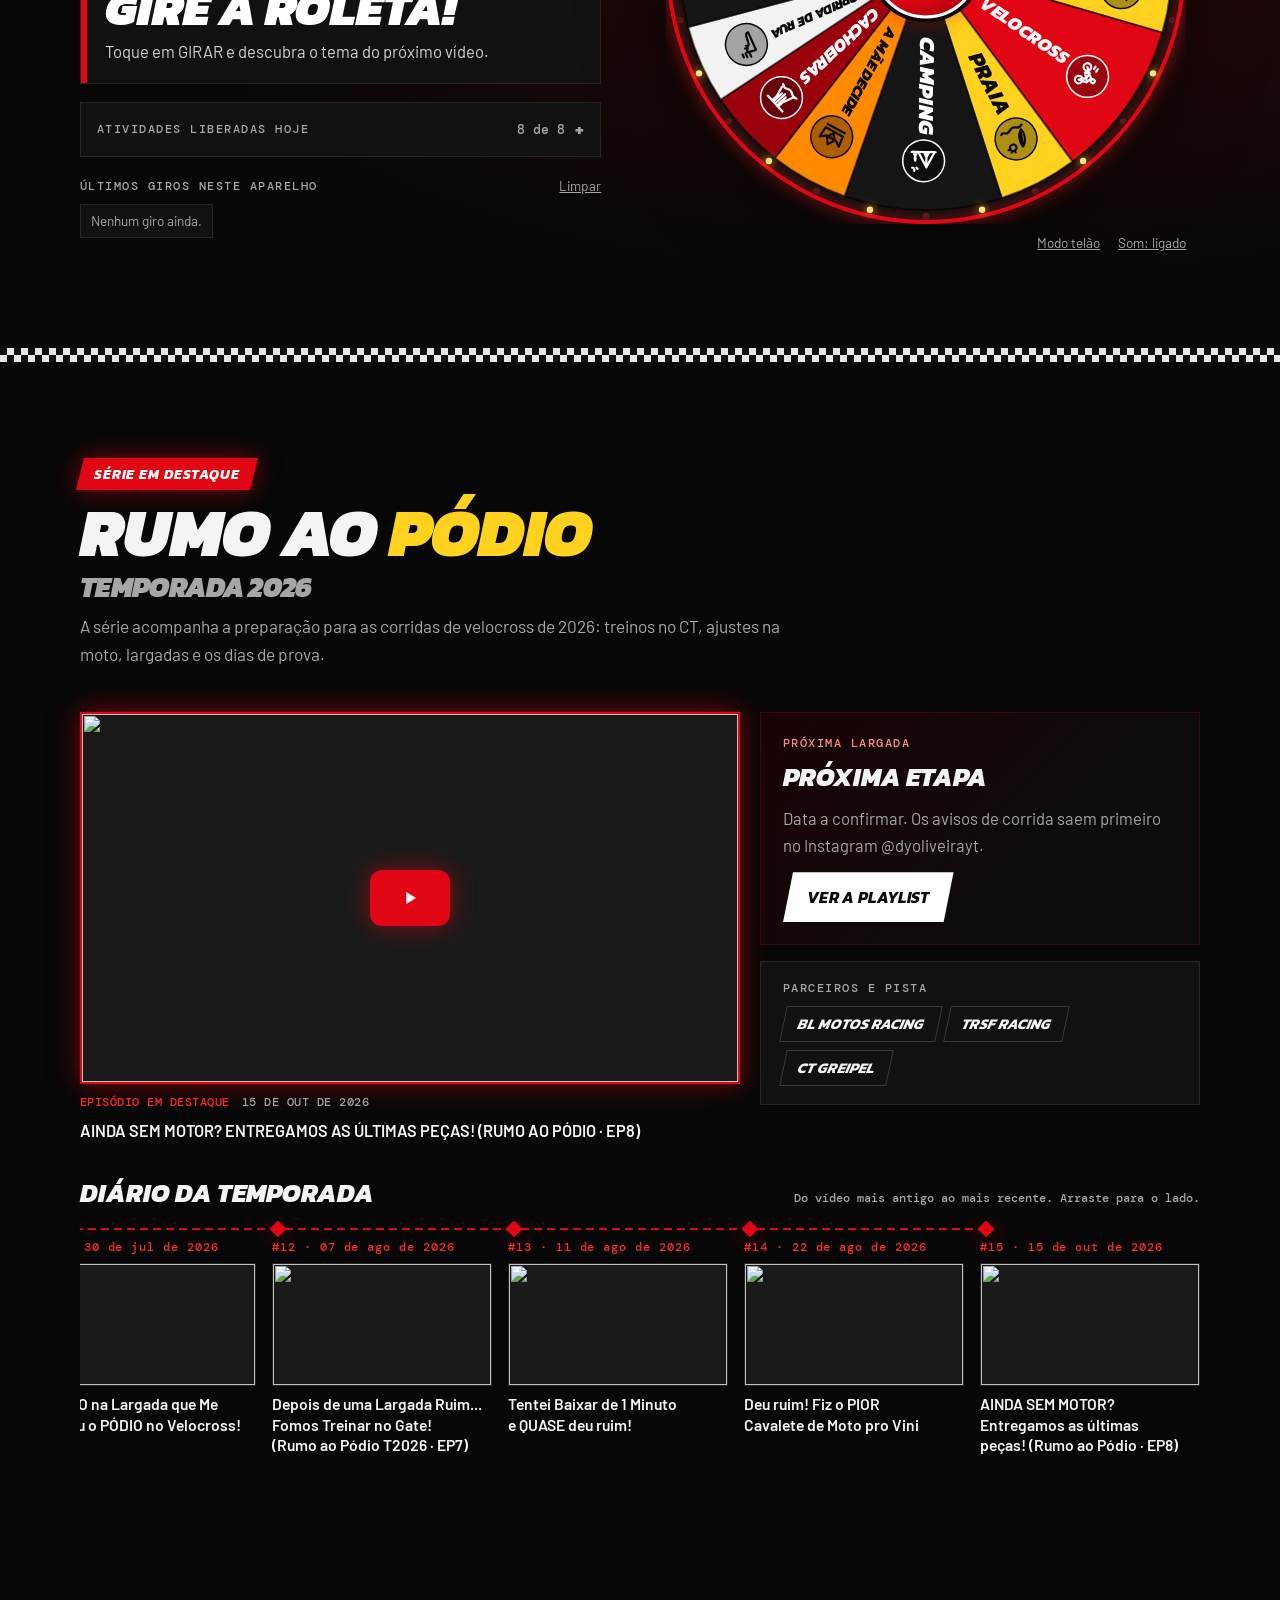
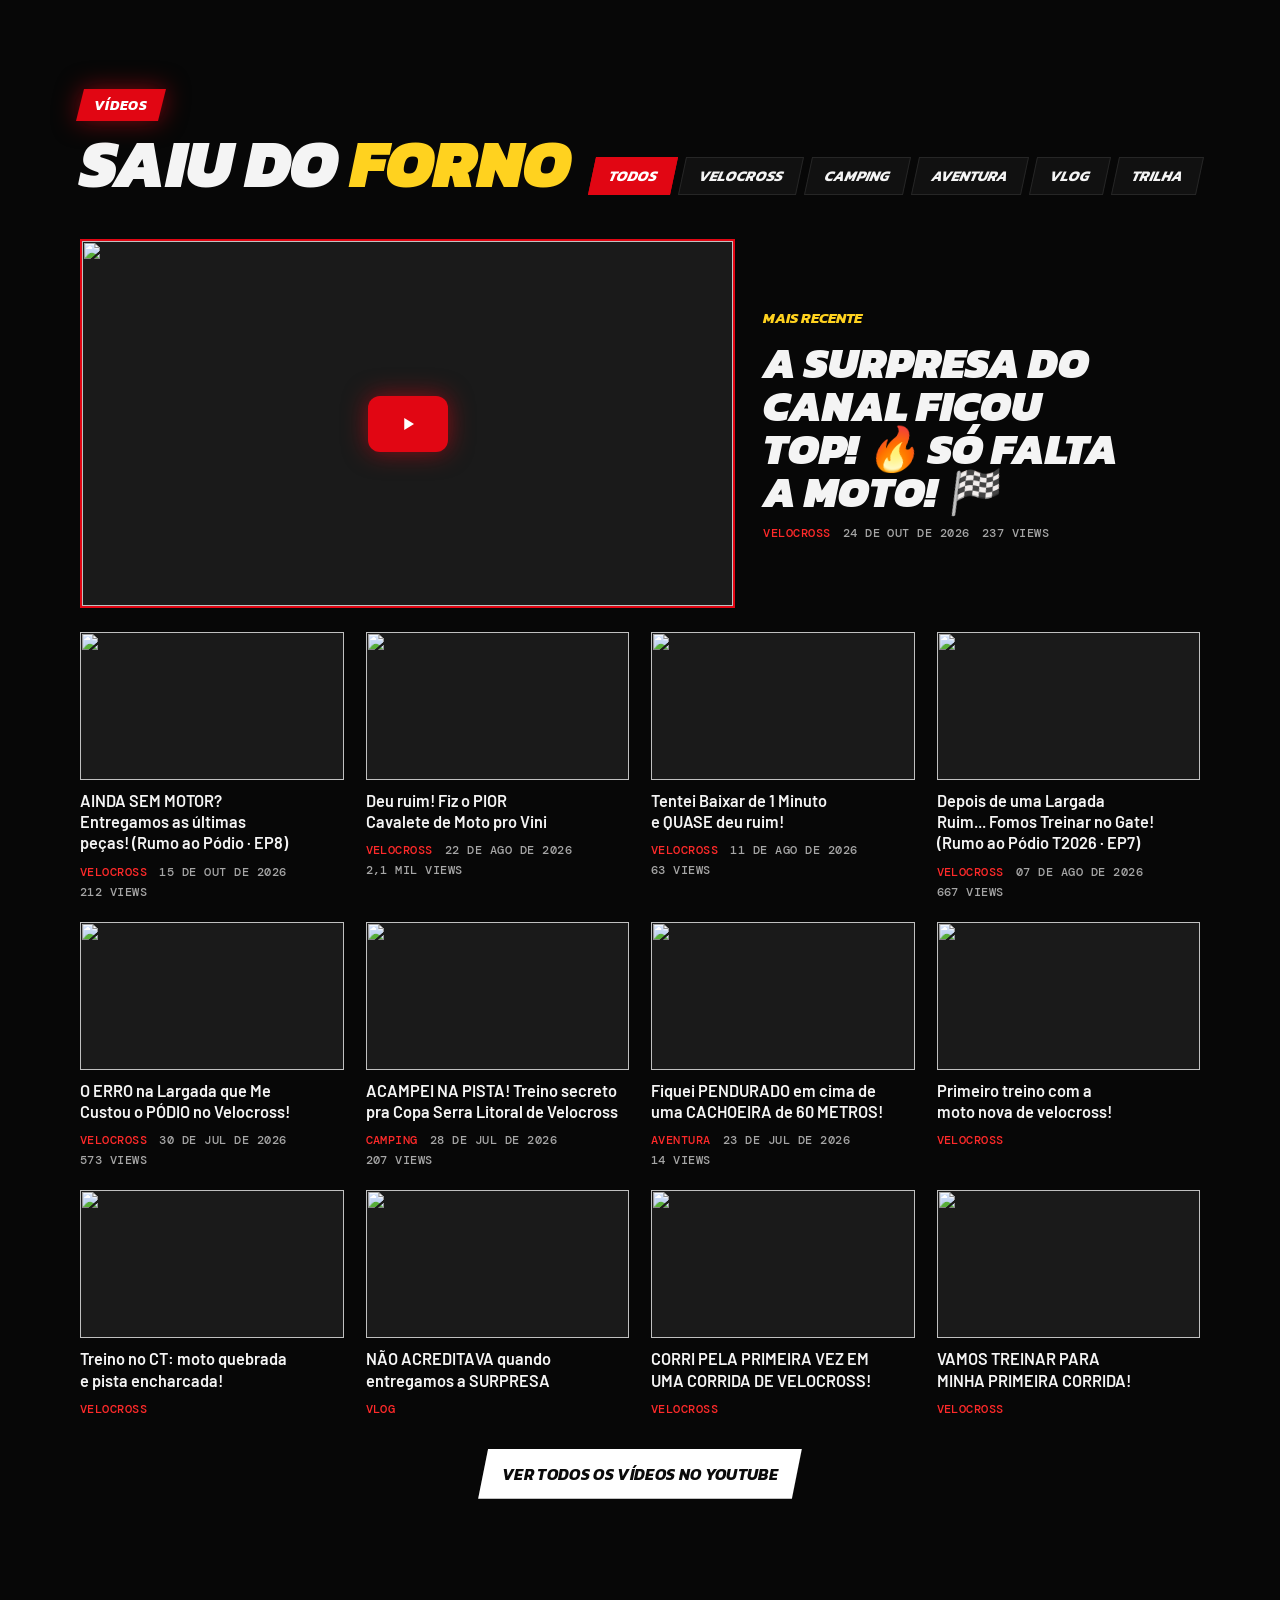
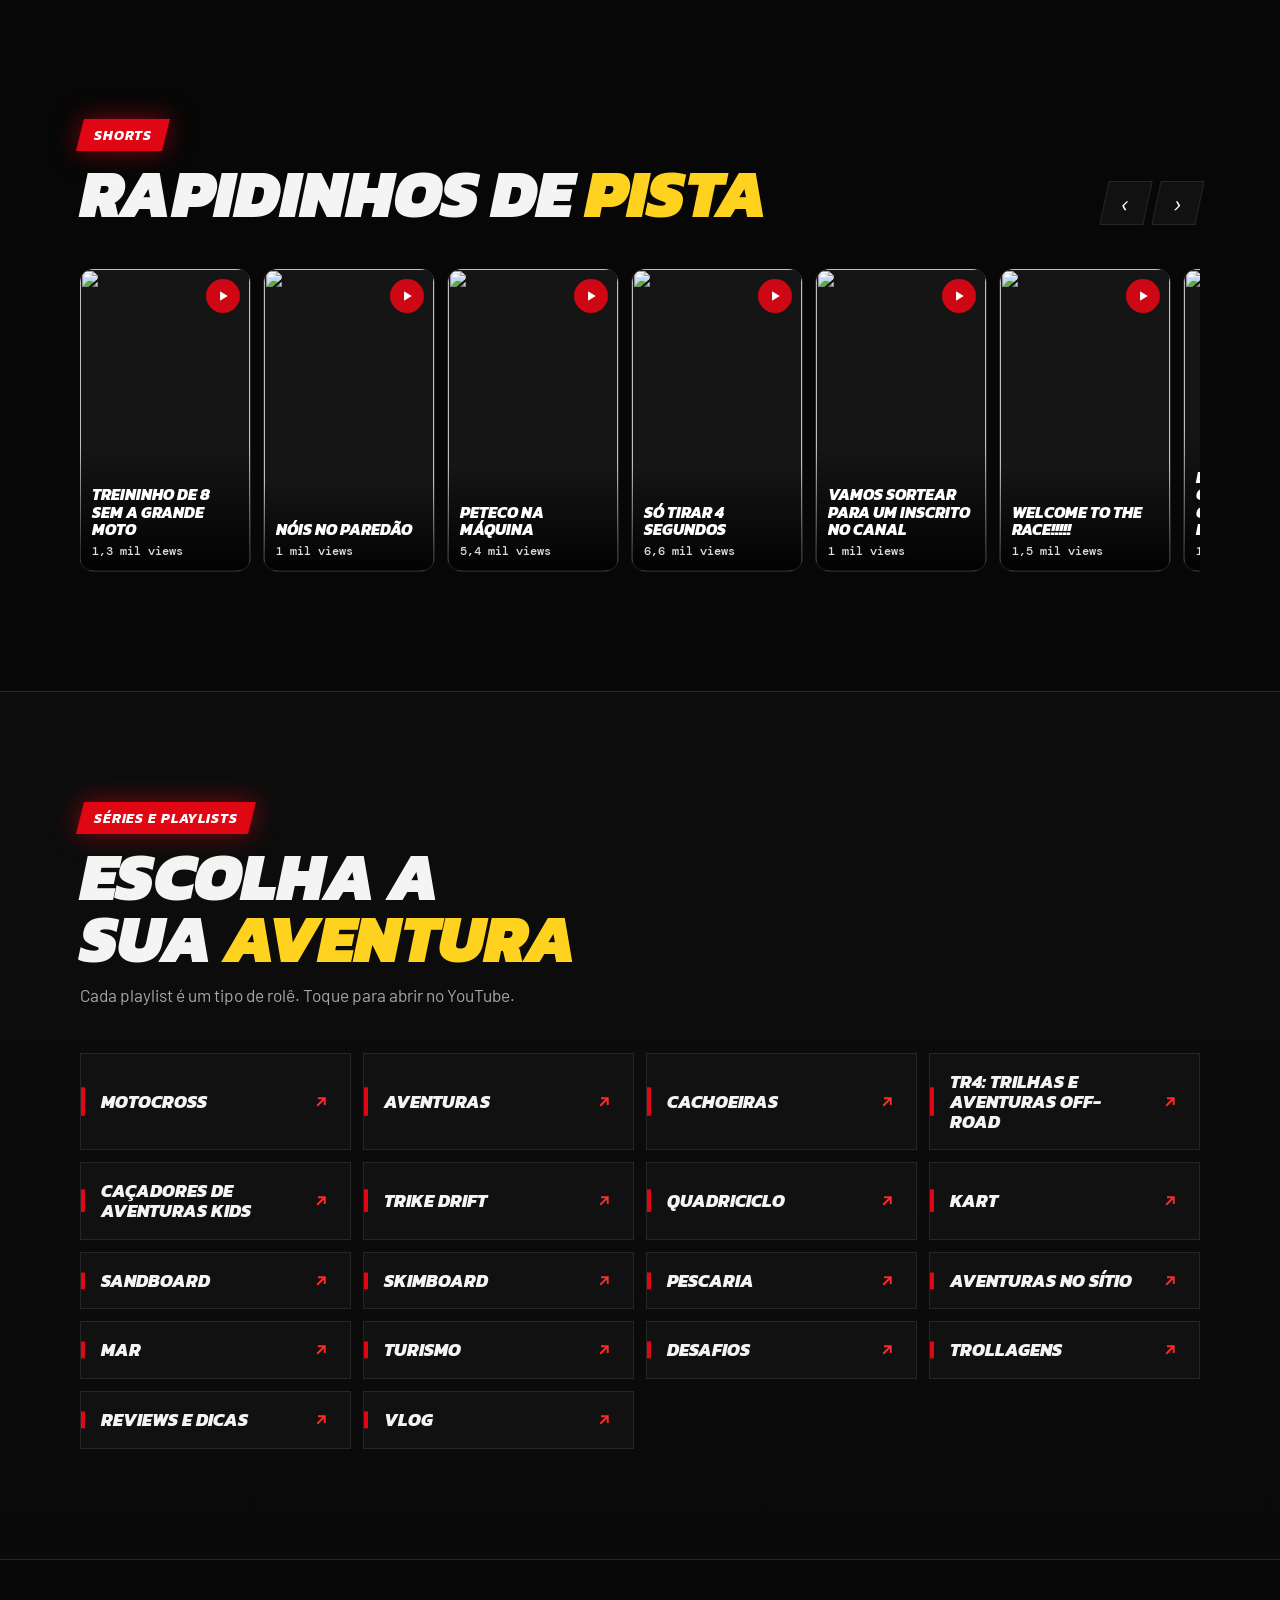
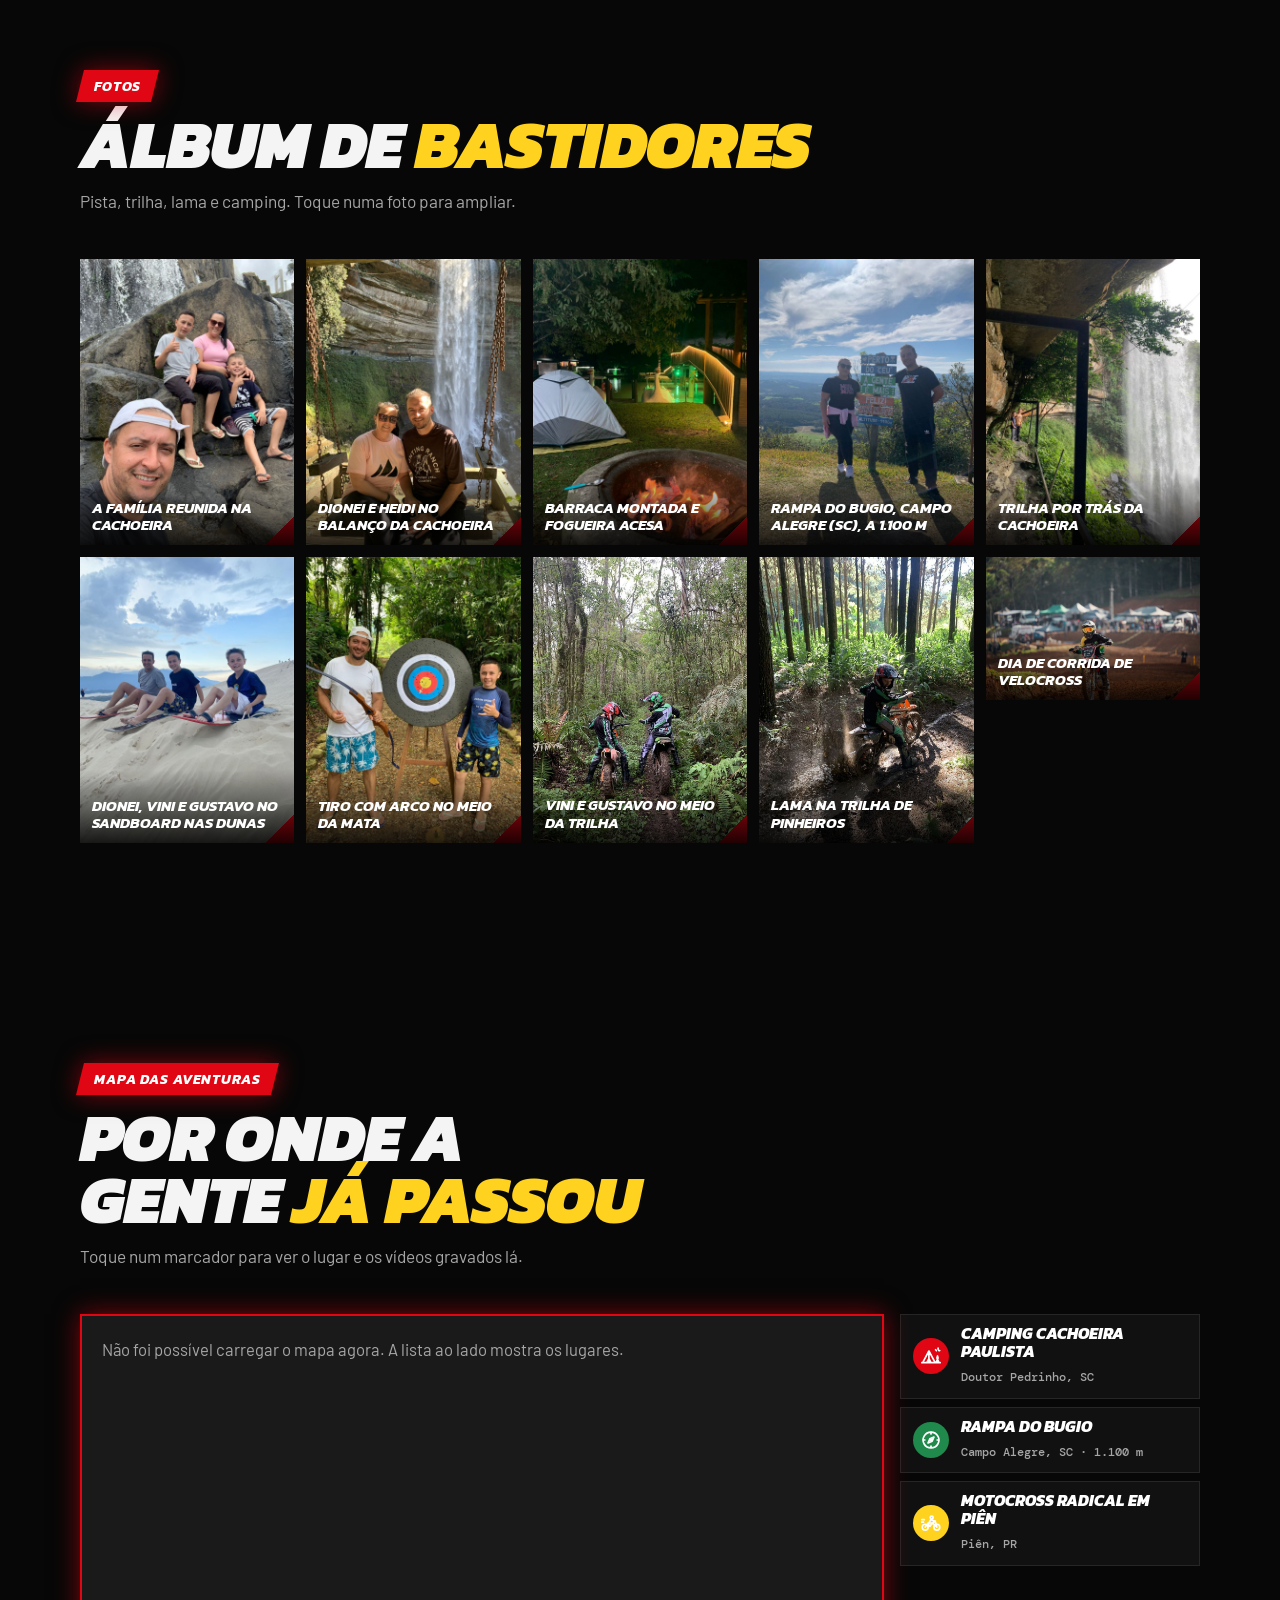
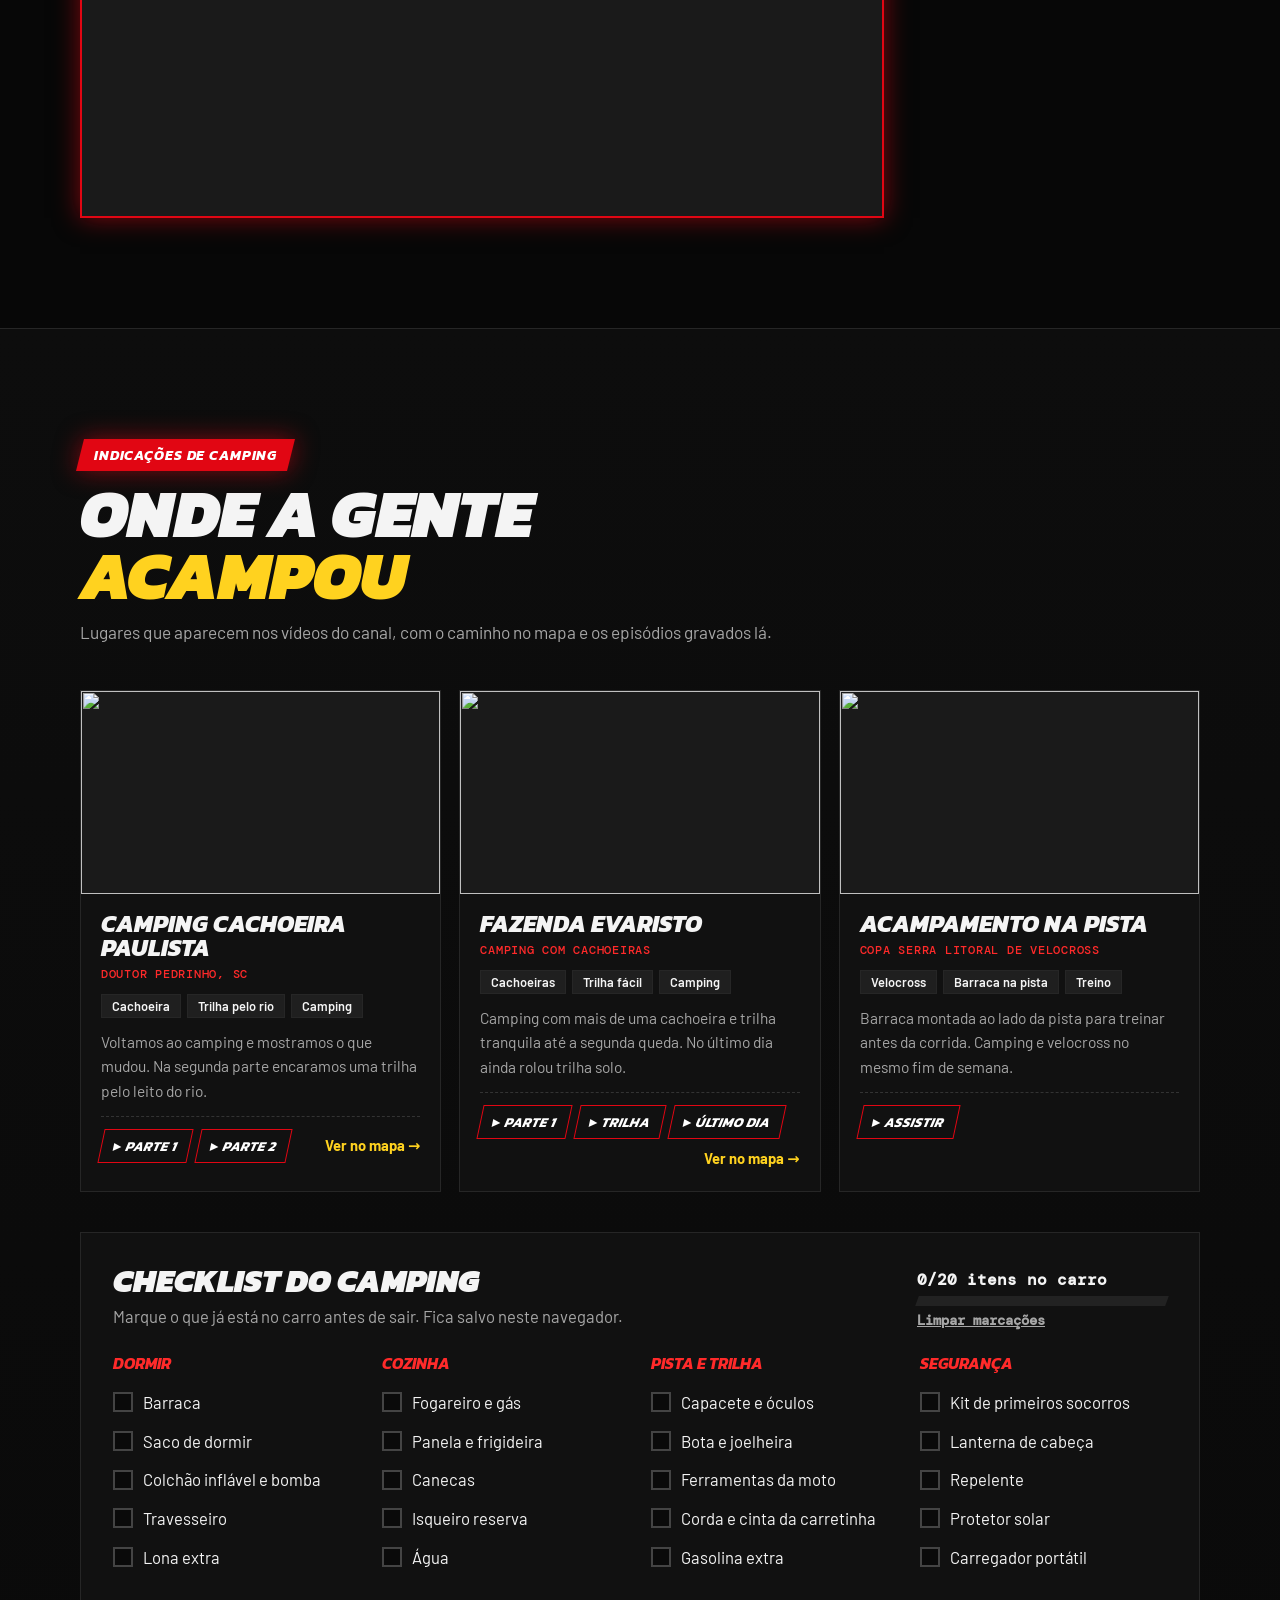
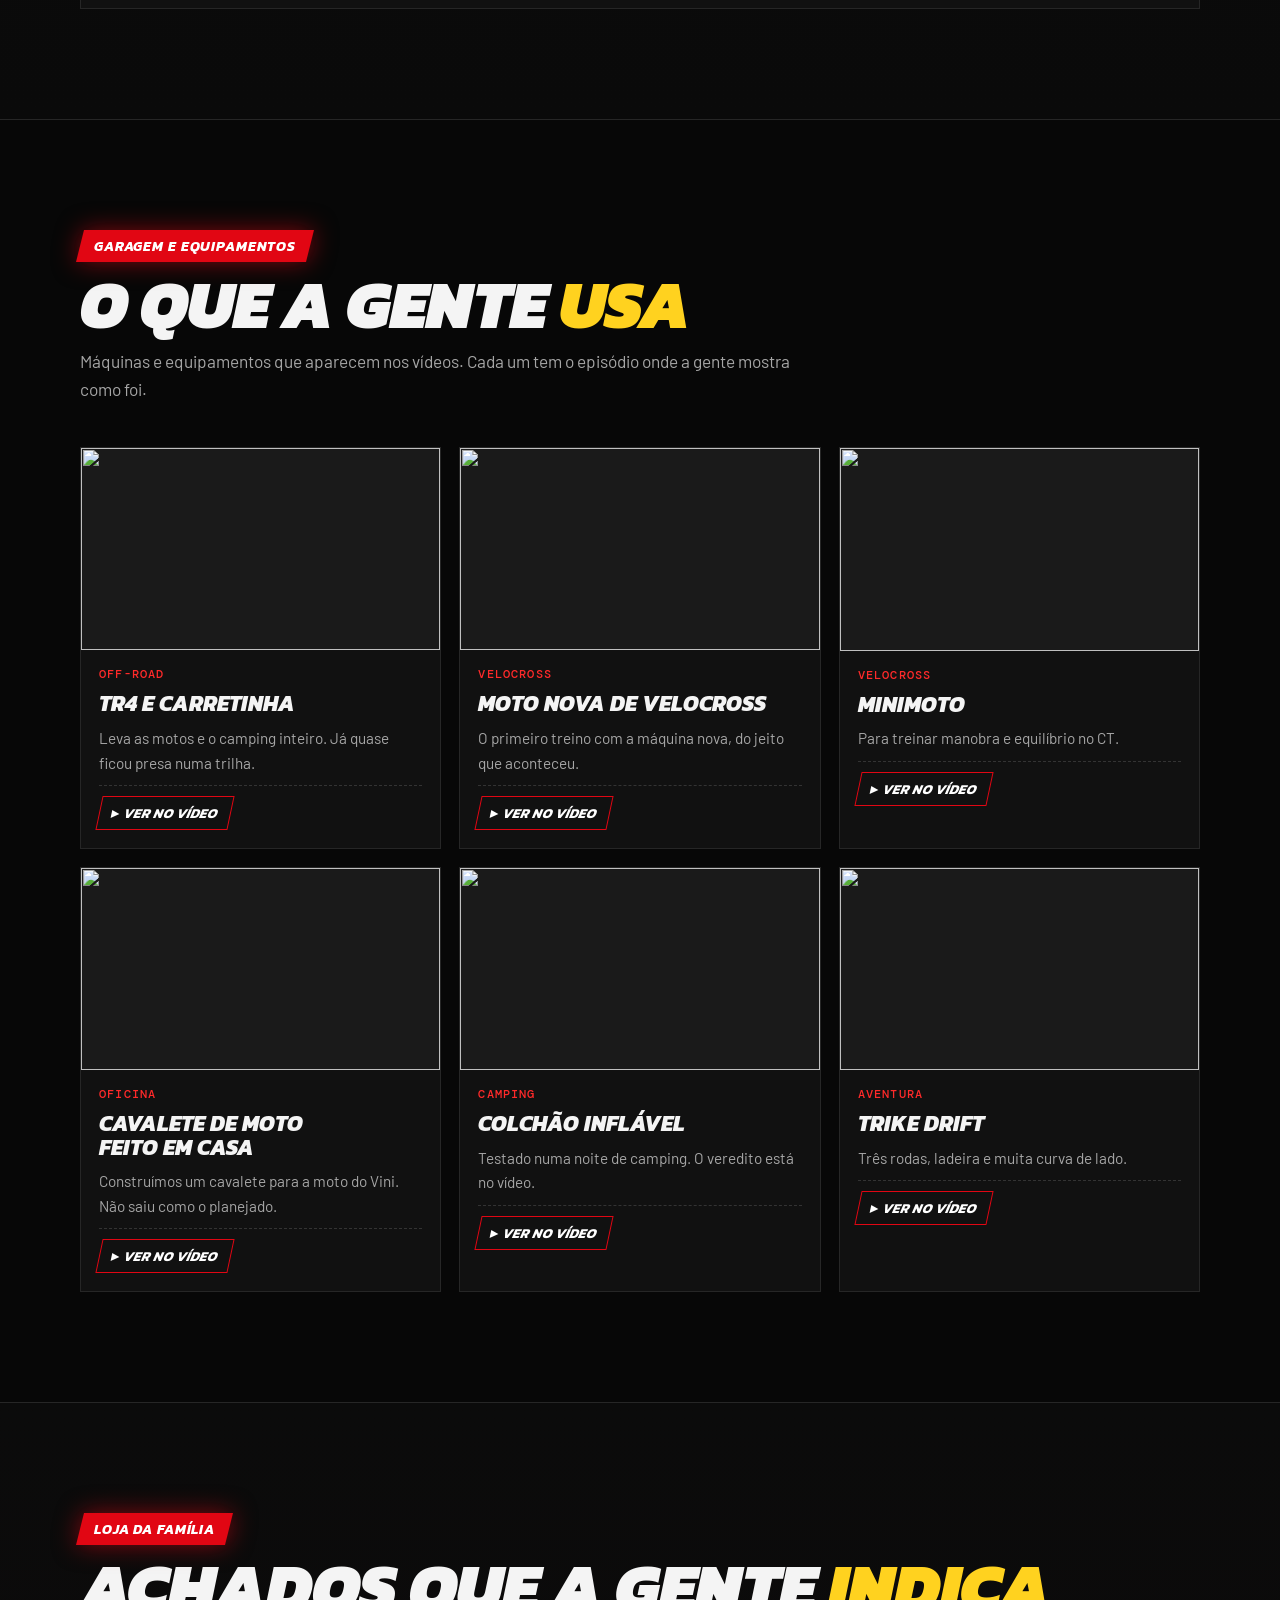
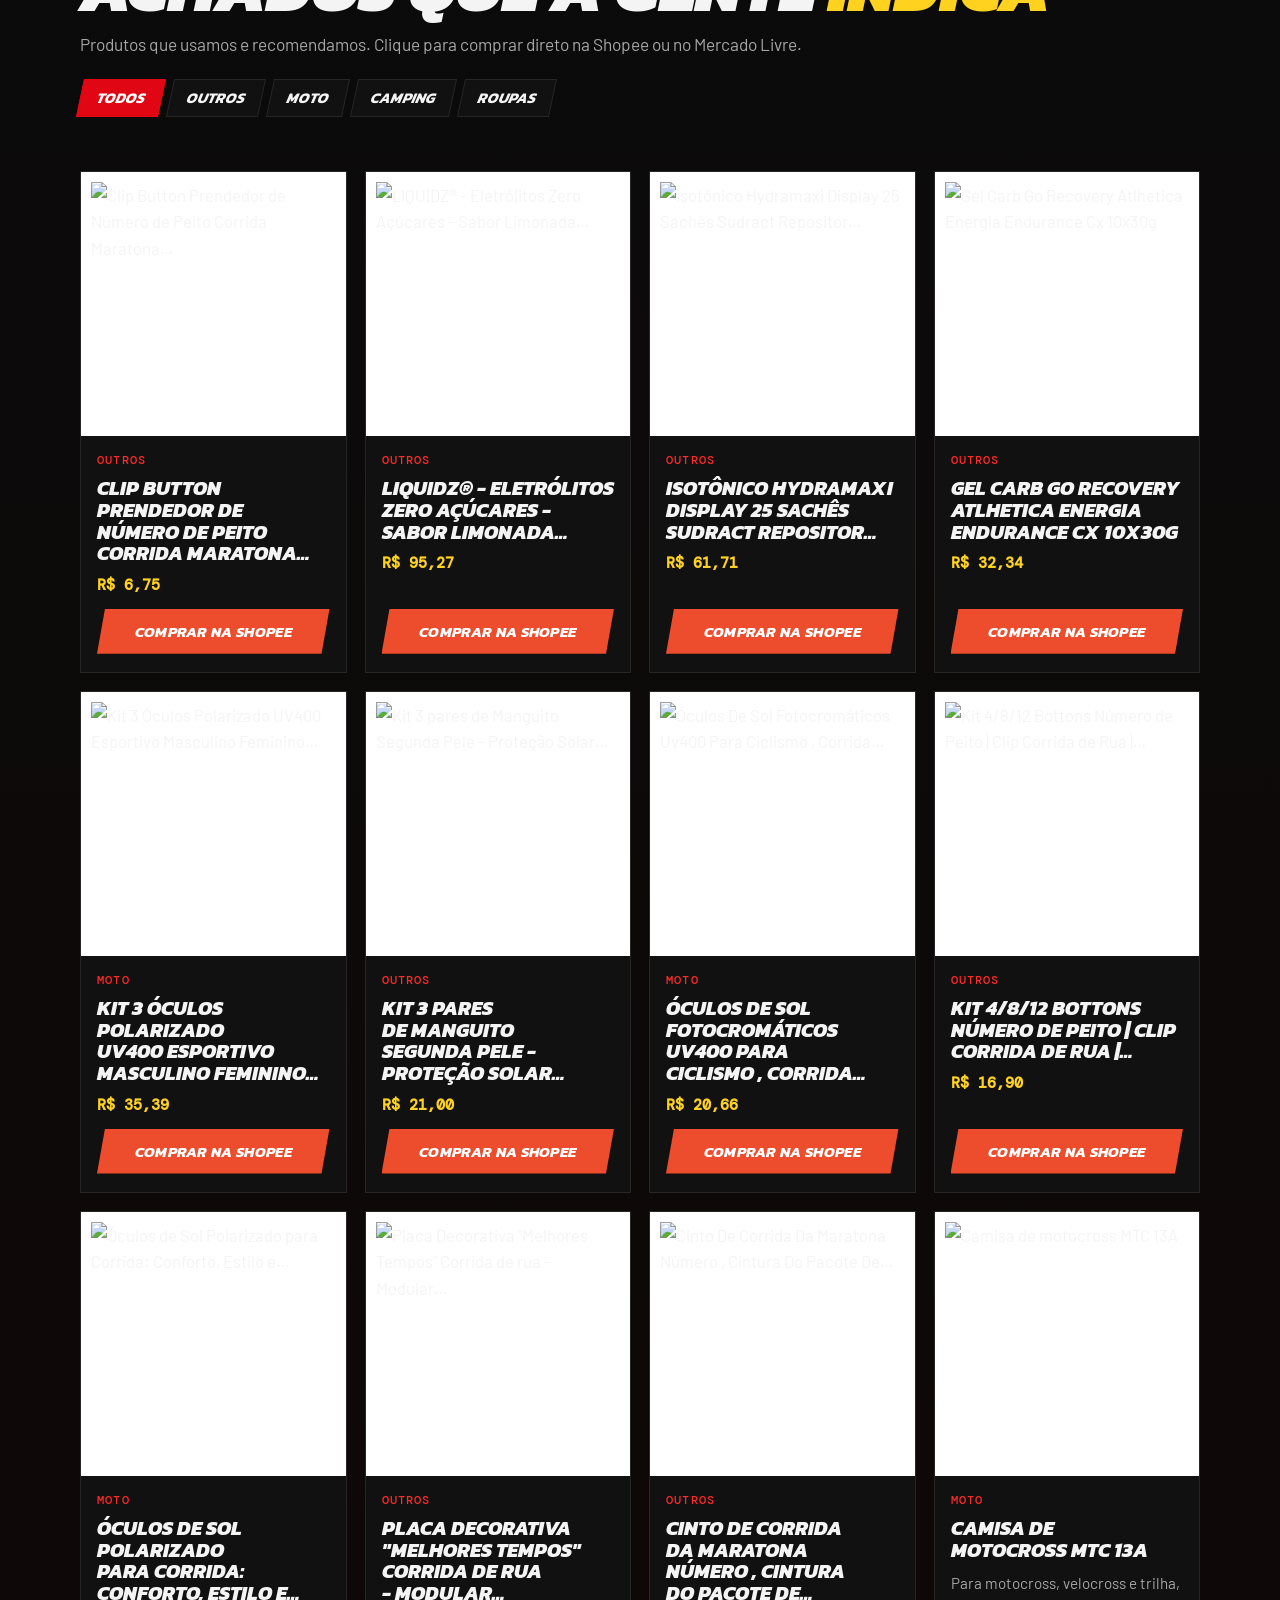
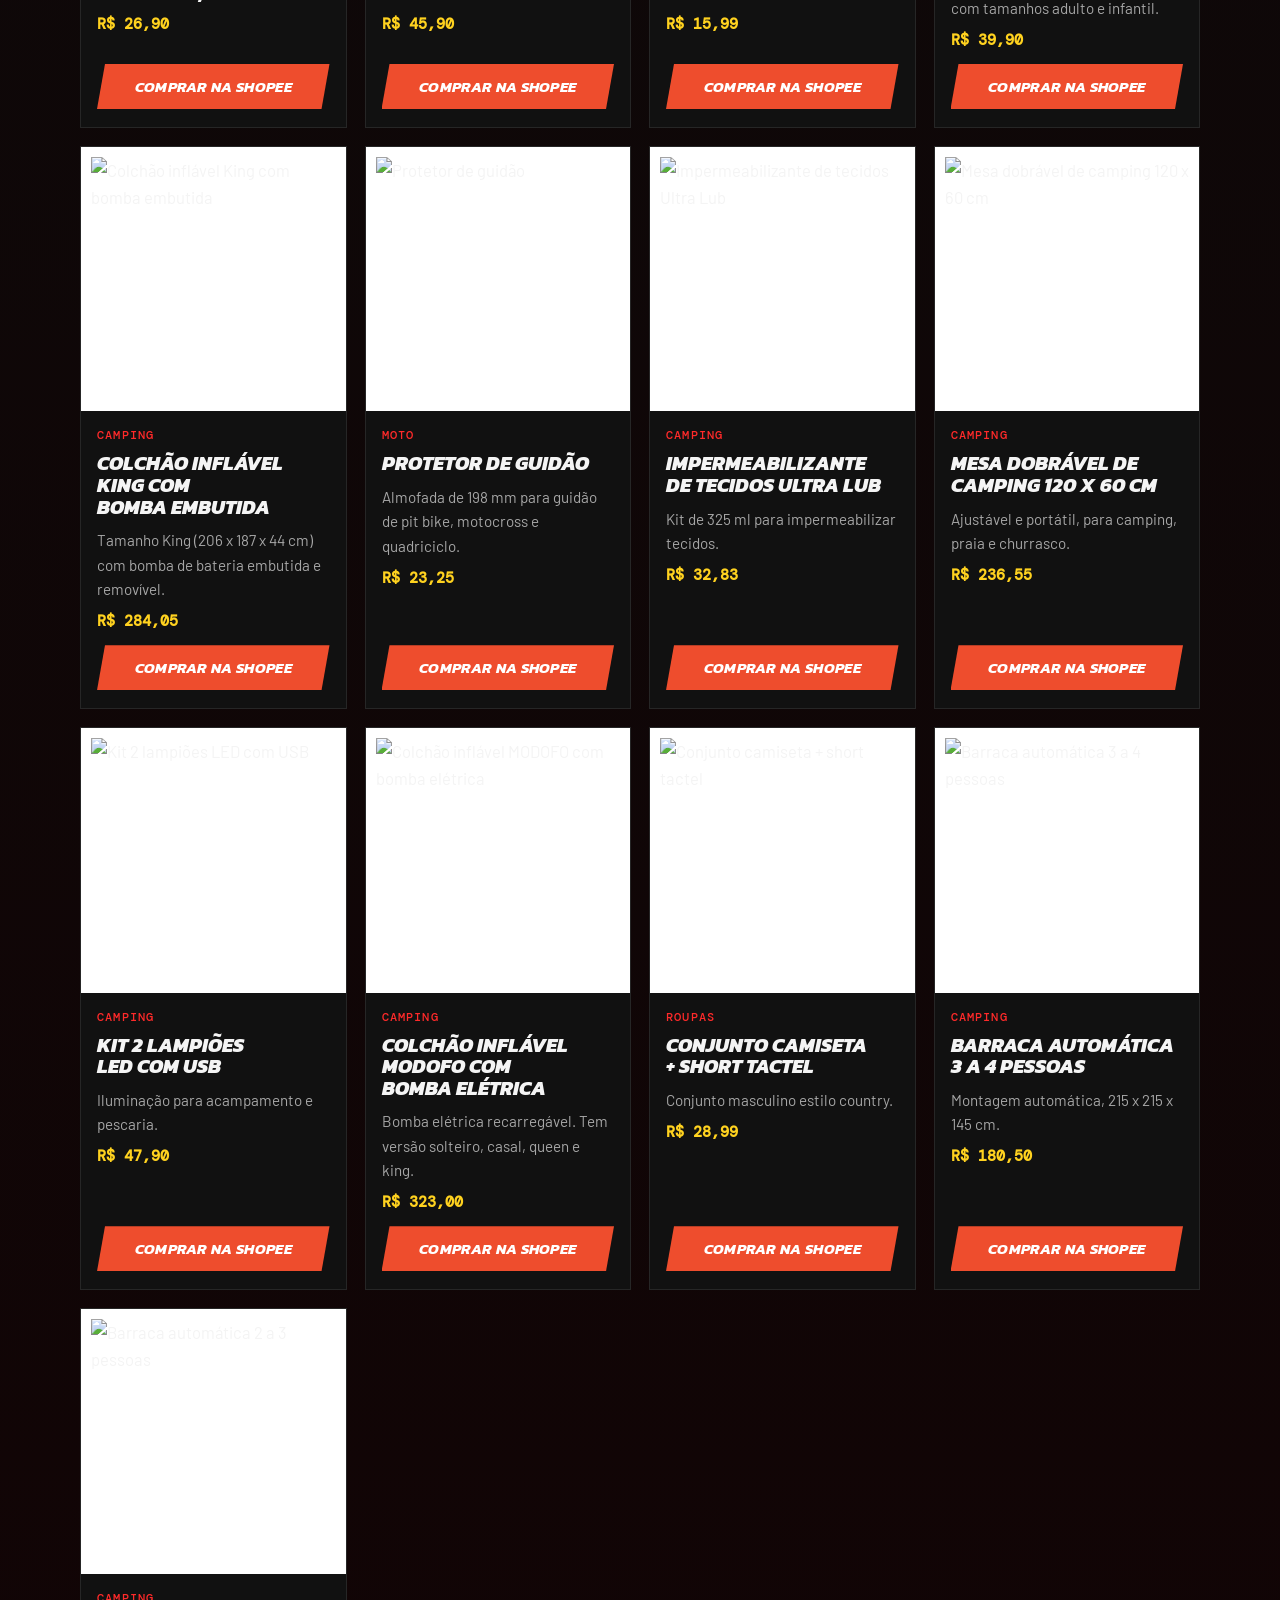
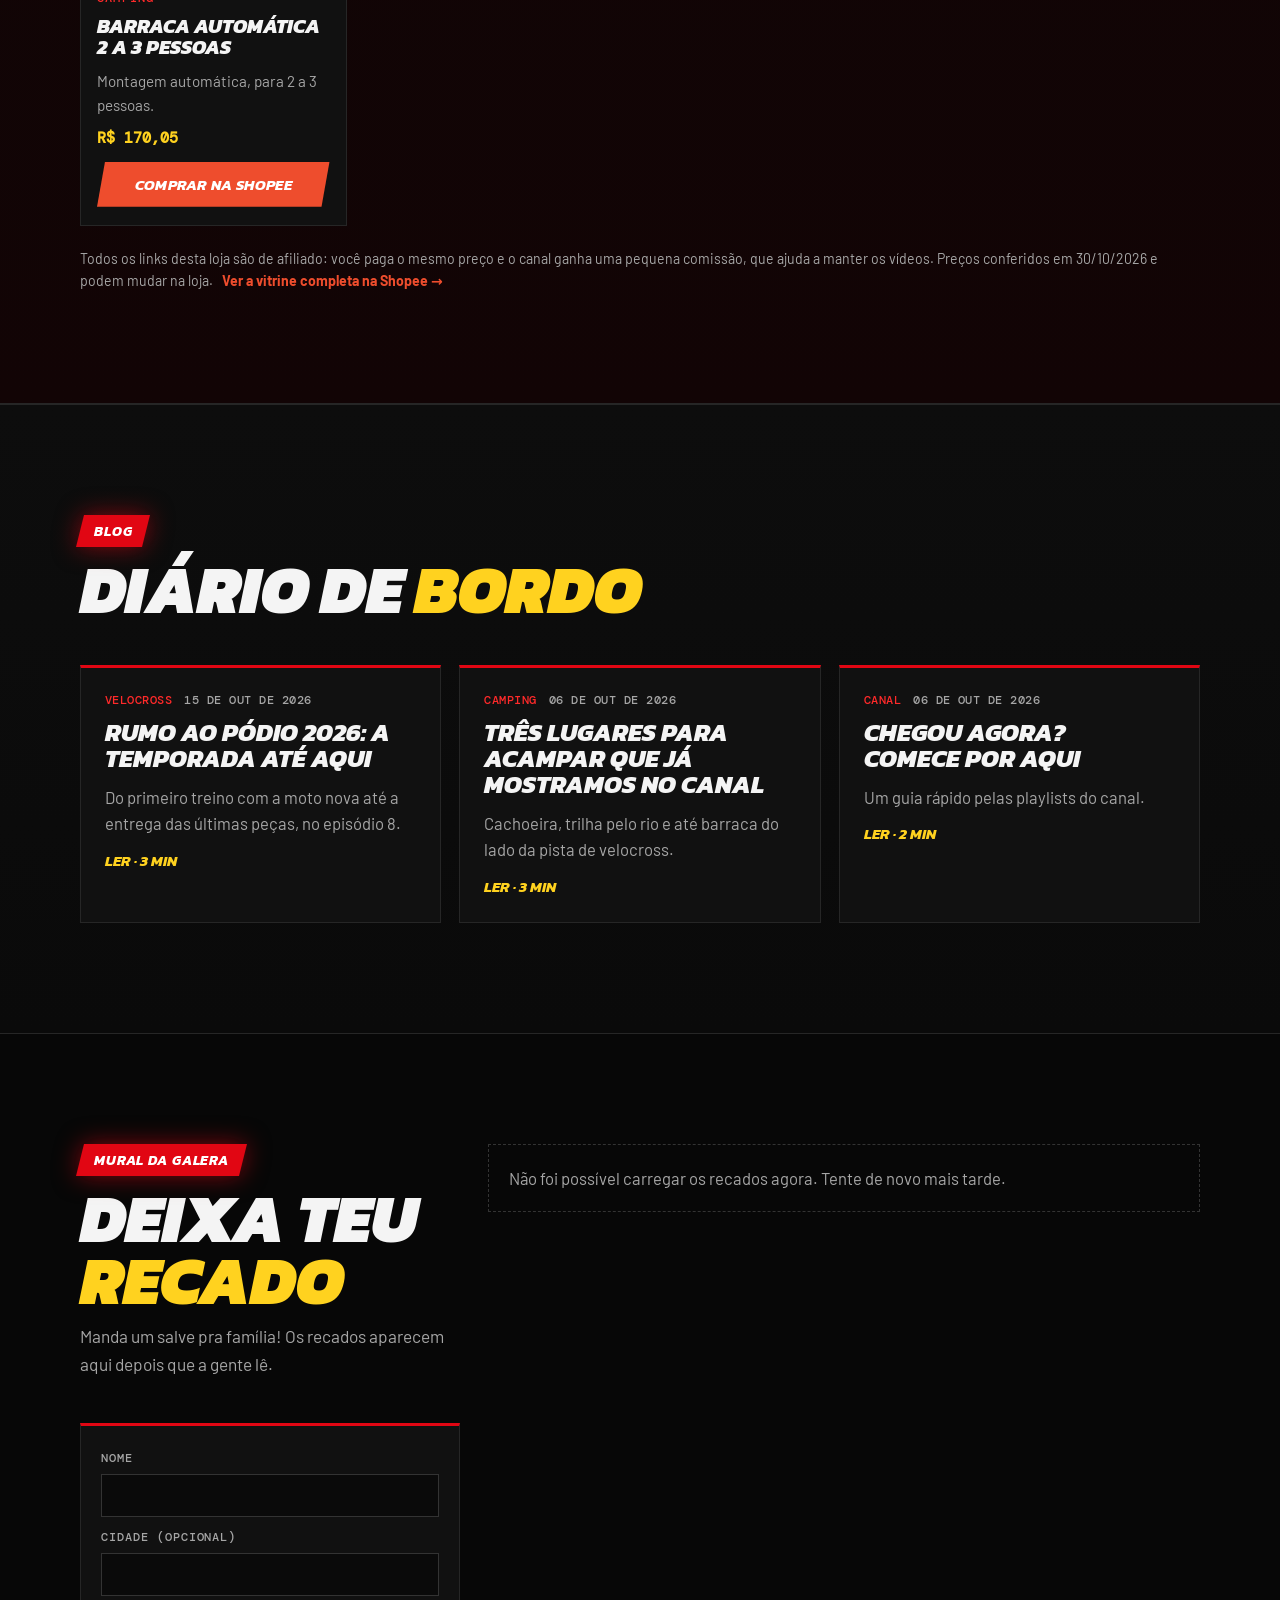
==== commit 2582b28d: "Mural de recados e inscrição em sorteio (Supabase) Mural: formulário (nome, cidade, recado de até 28" ====
--- a/index.html
+++ b/index.html
@@ -57,6 +57,8 @@
       <a href="#garagem">Garagem</a>
       <a href="#loja" id="navLoja" hidden>Loja</a>
       <a href="#blog">Blog</a>
+      <a href="#sorteio" id="navSorteio" hidden>Sorteio</a>
+      <a href="#mural">Mural</a>
     </nav>
     <button type="button" class="top-app" id="instalarApp" hidden>Instalar app</button>
     <a class="top-sub" id="topSub" href="#" target="_blank" rel="noopener">Inscrever-se</a>
@@ -374,6 +376,57 @@
     </div>
   </section>
 
+  <!-- SORTEIO -->
+  <section class="section section-race" id="sorteio" hidden>
+    <div class="wrap sorteio-grid">
+      <div>
+        <header class="sec-head">
+          <p class="tag"><span>Sorteio para inscritos</span></p>
+          <h2 id="sorteioTitulo">Sorteio <em>aberto</em></h2>
+          <p class="sec-lead" id="sorteioPremio"></p>
+        </header>
+        <p class="sorteio-prazo" id="sorteioPrazo"></p>
+        <details class="sorteio-regras" id="sorteioRegrasBox"><summary>Regras</summary><p id="sorteioRegras"></p></details>
+        <p class="sorteio-conta"><b id="sorteioTotal">0</b> participantes</p>
+      </div>
+      <form class="form-card" id="sorteioForm" novalidate>
+        <h3>Quero participar</h3>
+        <label for="sorteioNome">Seu nome</label>
+        <input id="sorteioNome" name="nome" maxlength="60" autocomplete="name" required>
+        <label for="sorteioContato">Instagram ou WhatsApp para contato</label>
+        <input id="sorteioContato" name="contato" maxlength="60" placeholder="@seuusuario" required>
+        <label class="check"><input type="checkbox" id="sorteioAceite" required><span>Sou inscrito no canal e aceito as regras do sorteio.</span></label>
+        <button type="submit" class="btn btn-red" id="sorteioEnviar">Participar do sorteio</button>
+        <p class="form-msg" id="sorteioMsg" role="status"></p>
+        <p class="form-nota">Seu contato só é usado para avisar quem ganhar e não aparece no site.</p>
+      </form>
+    </div>
+  </section>
+
+  <!-- MURAL -->
+  <section class="section" id="mural">
+    <div class="wrap mural-grid">
+      <div>
+        <header class="sec-head">
+          <p class="tag"><span>Mural da galera</span></p>
+          <h2>Deixa teu <em>recado</em></h2>
+          <p class="sec-lead">Manda um salve pra família! Os recados aparecem aqui depois que a gente lê.</p>
+        </header>
+        <form class="form-card" id="muralForm" novalidate>
+          <label for="muralNome">Nome</label>
+          <input id="muralNome" maxlength="40" autocomplete="given-name" required>
+          <label for="muralCidade">Cidade (opcional)</label>
+          <input id="muralCidade" maxlength="40" autocomplete="address-level2">
+          <label for="muralMsg">Recado</label>
+          <textarea id="muralMsg" maxlength="280" rows="4" required></textarea>
+          <div class="form-linha"><span class="form-nota" id="muralConta">0/280</span><button type="submit" class="btn btn-red" id="muralEnviar">Enviar recado</button></div>
+          <p class="form-msg" id="muralFeedback" role="status"></p>
+        </form>
+      </div>
+      <div class="mural-lista" id="muralLista" aria-live="polite"></div>
+    </div>
+  </section>
+
   <!-- CONTATO -->
   <section class="section contact" id="contato">
     <div class="wrap contact-inner">
--- a/css/style.css
+++ b/css/style.css
@@ -765,3 +765,34 @@
 .pos { display: inline-block; min-width: 38px; text-align: center; padding: 3px 8px; font: 800 italic 1rem var(--f-display); background: #1F1F1F; }
 .pos-1 { background: #FFD21F; color: #111; } .pos-2 { background: #C9CED6; color: #111; } .pos-3 { background: #C9824A; color: #111; }
 @media (max-width: 860px) { .placar-grid { grid-template-columns: minmax(0, 1fr); } }
+
+/* Formulários (mural e sorteio) */
+.form-card { display: grid; gap: 8px; background: var(--surface); border: 1px solid var(--line); border-top: 3px solid var(--red); padding: 20px; min-width: 0; }
+.form-card h3 { font: 900 italic 1.6rem/1 var(--f-display); text-transform: uppercase; margin-bottom: 6px; }
+.form-card label { font: 500 .75rem var(--f-mono); text-transform: uppercase; letter-spacing: .08em; color: var(--muted); margin-top: 4px; }
+.form-card input:not([type="checkbox"]), .form-card textarea {
+  width: 100%; font: 500 1rem var(--f-body); color: #fff; background: #0A0A0A; border: 1px solid #333; padding: 11px 12px; border-radius: 0; resize: vertical;
+}
+.form-card input:focus, .form-card textarea:focus { outline: none; border-color: var(--red); box-shadow: 0 0 0 3px rgba(225,6,19,.25); }
+.form-card .check { text-transform: none; letter-spacing: 0; font: 500 .9rem var(--f-body); color: #ddd; margin-top: 8px; }
+.form-card .btn { justify-self: start; margin-top: 6px; }
+.form-linha { display: flex; justify-content: space-between; align-items: center; gap: 10px; }
+.form-msg { min-height: 1.3em; color: var(--yellow); font-size: .92rem; }
+.form-nota { color: var(--muted); font-size: .8rem; }
+/* Mural */
+.mural-grid { display: grid; grid-template-columns: minmax(0, 380px) minmax(0, 1fr); gap: 28px; align-items: start; }
+.mural-lista { columns: 2 240px; column-gap: 14px; }
+.recado { break-inside: avoid; margin: 0 0 14px; padding: 16px 16px 12px; background: #FFF6D8; color: #1A1A1A; transform: rotate(var(--rot, 0deg)); box-shadow: 0 8px 20px -10px rgba(0,0,0,.8); position: relative; }
+.recado::before { content: ""; position: absolute; top: -8px; left: 50%; width: 46px; height: 16px; margin-left: -23px; background: rgba(225,6,19,.75); transform: rotate(-3deg); }
+.recado p { font: 500 1rem/1.45 var(--f-body); overflow-wrap: anywhere; }
+.recado footer { margin-top: 10px; font-size: .85rem; display: flex; flex-wrap: wrap; gap: 4px; align-items: baseline; }
+.recado footer span { margin-left: auto; font: 500 .72rem var(--f-mono); color: #6B6B6B; }
+.mural-vazio { color: var(--muted); padding: 20px; border: 1px dashed #333; }
+/* Sorteio */
+.sorteio-grid { display: grid; grid-template-columns: minmax(0, 1fr) minmax(0, 400px); gap: 28px; align-items: start; }
+.sorteio-prazo { font: 600 1rem var(--f-mono); color: var(--yellow); margin-bottom: 10px; }
+.sorteio-regras { margin-bottom: 14px; color: #ddd; } .sorteio-regras summary { cursor: pointer; font-weight: 700; }
+.sorteio-conta { font-size: 1.05rem; } .sorteio-conta b { font: 900 italic 2.2rem var(--f-display); color: #fff; }
+@media (max-width: 860px) { .mural-grid, .sorteio-grid { grid-template-columns: minmax(0, 1fr); } }
+.mural-vazio { column-span: all; break-inside: avoid; }
+.mural-lista:has(.mural-vazio) { columns: auto; }
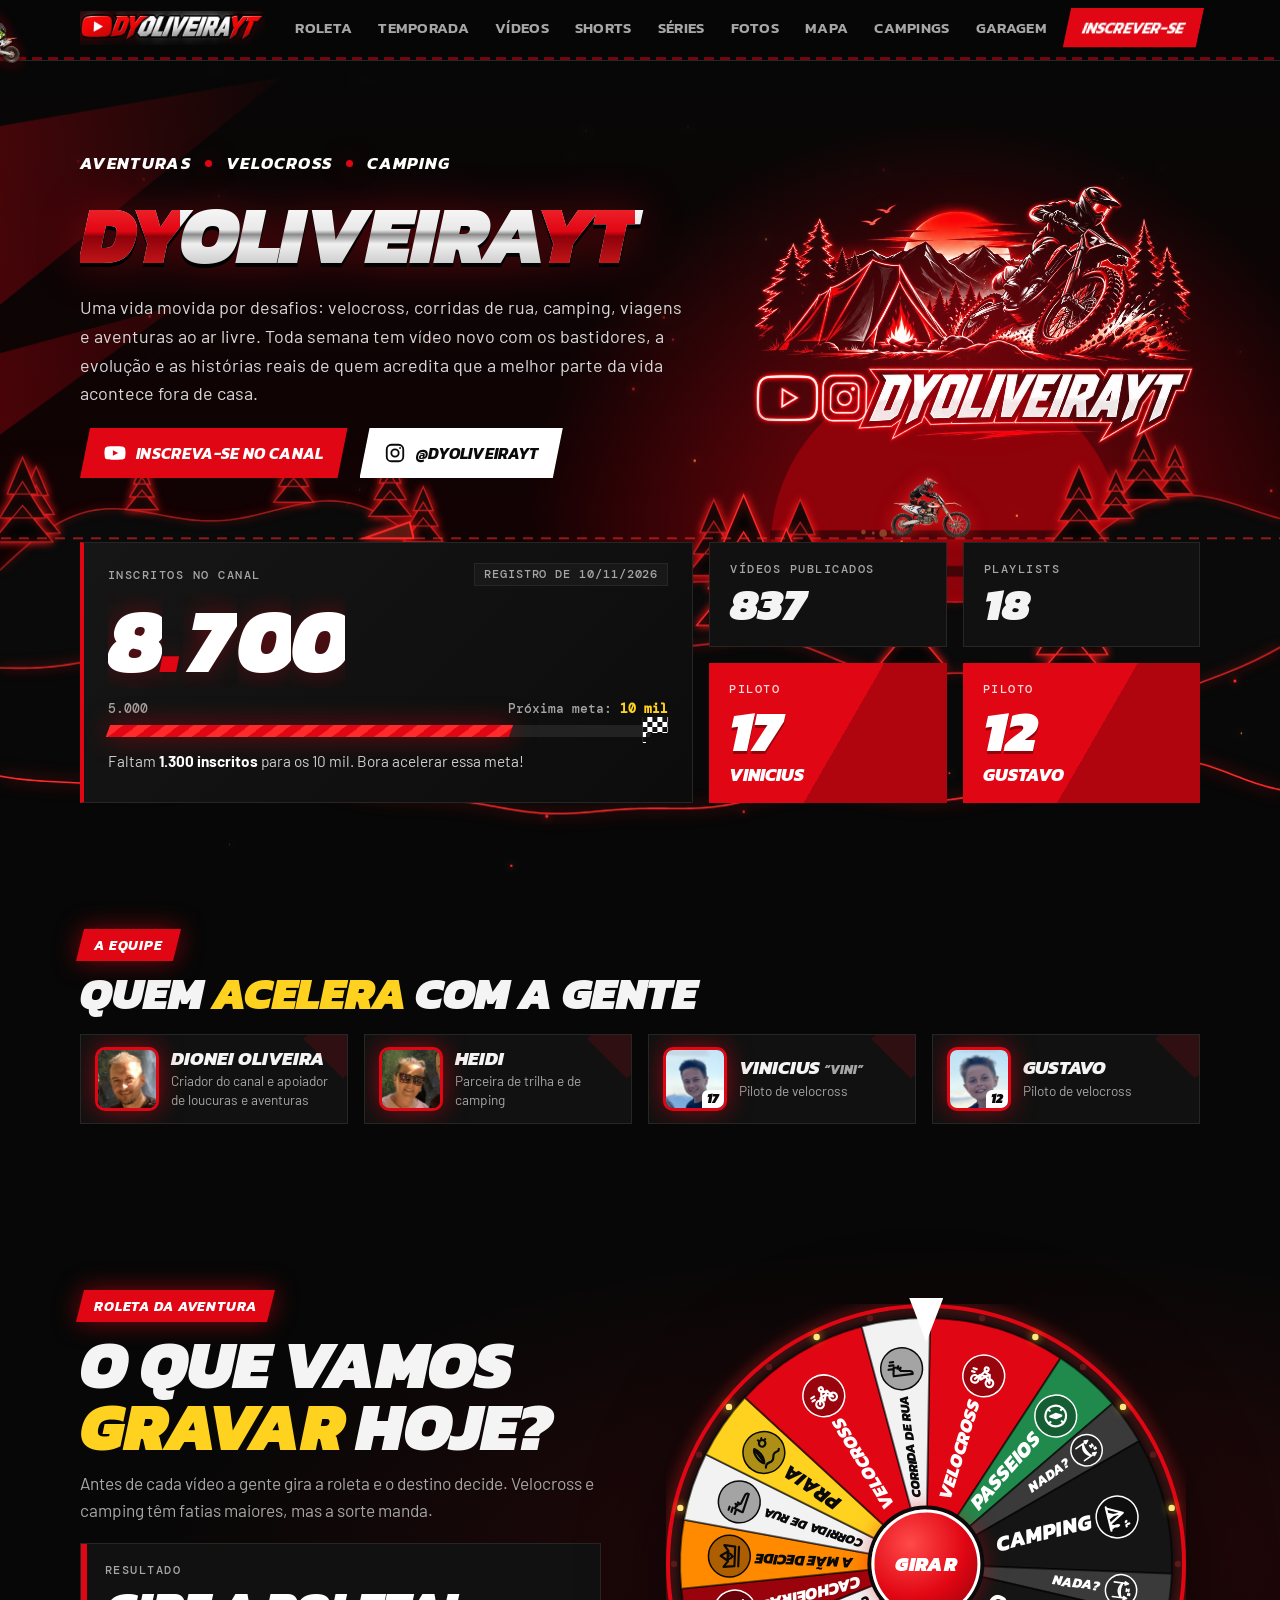
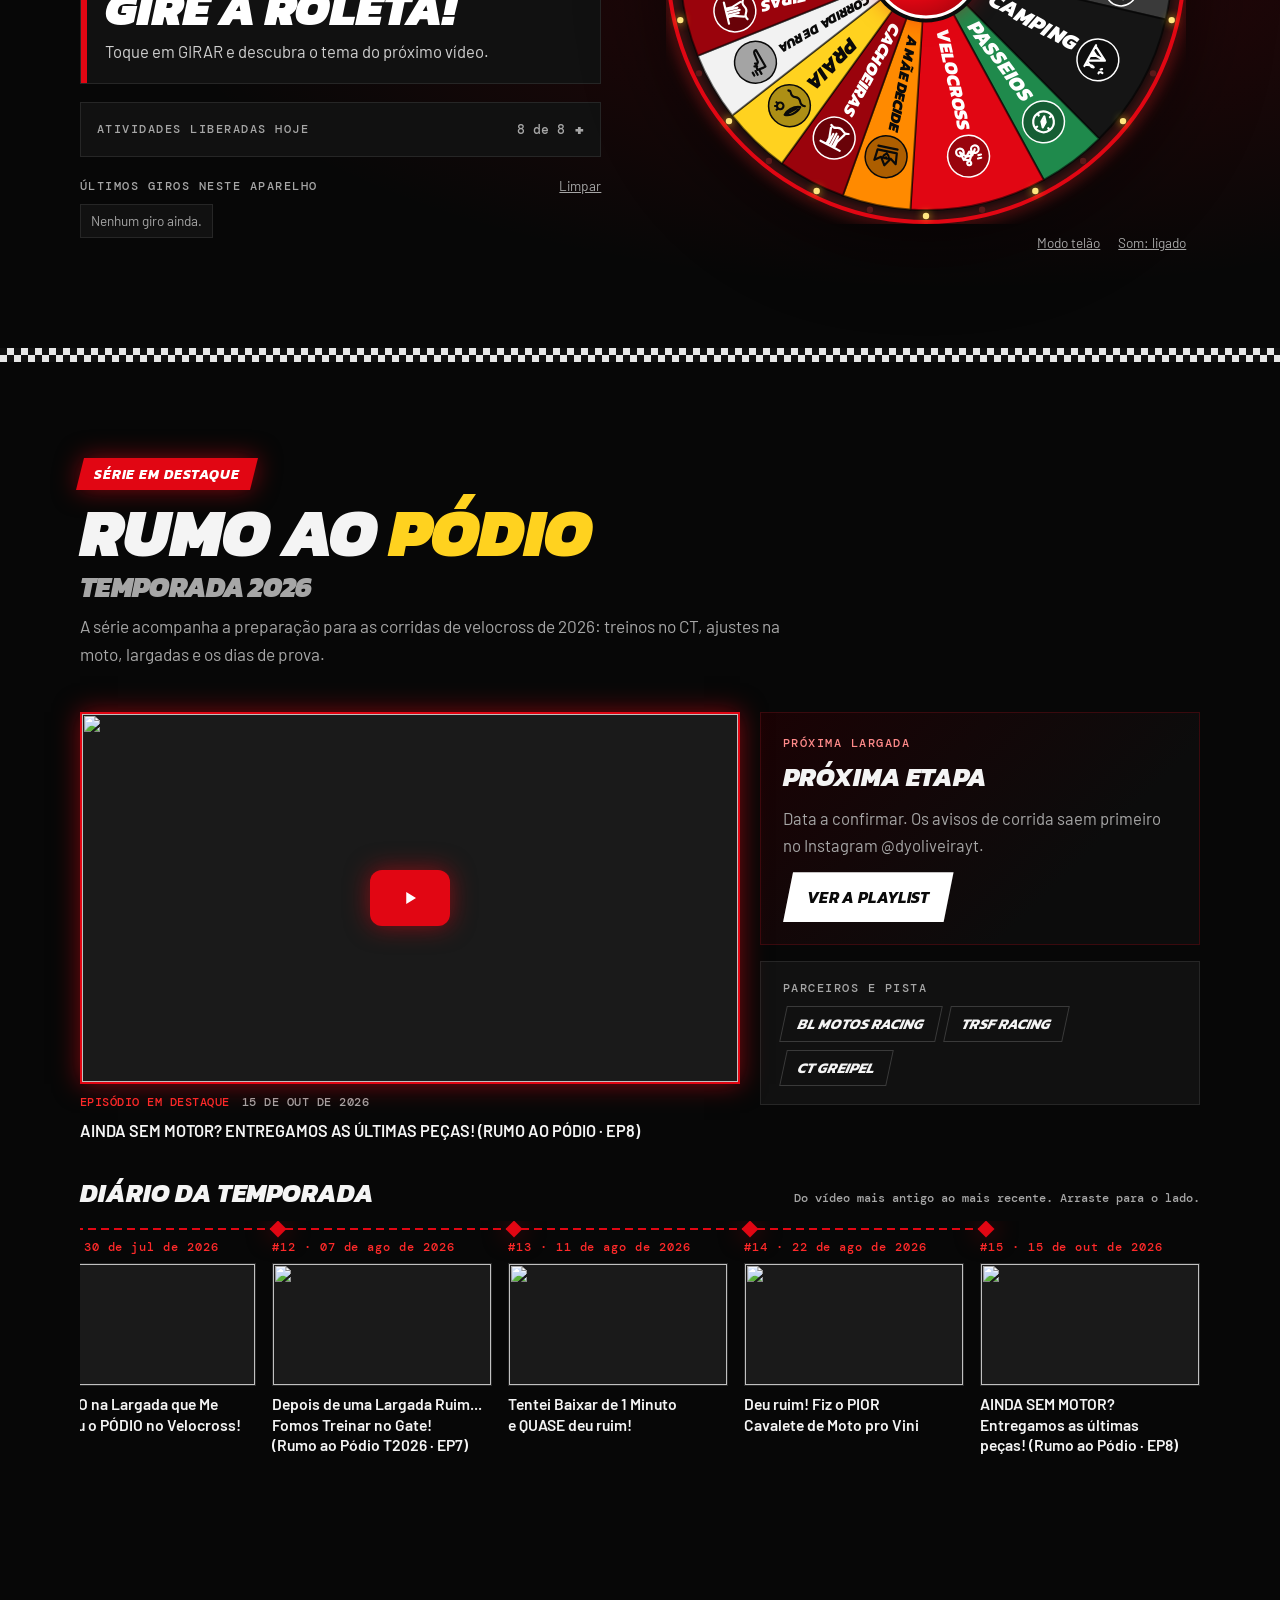
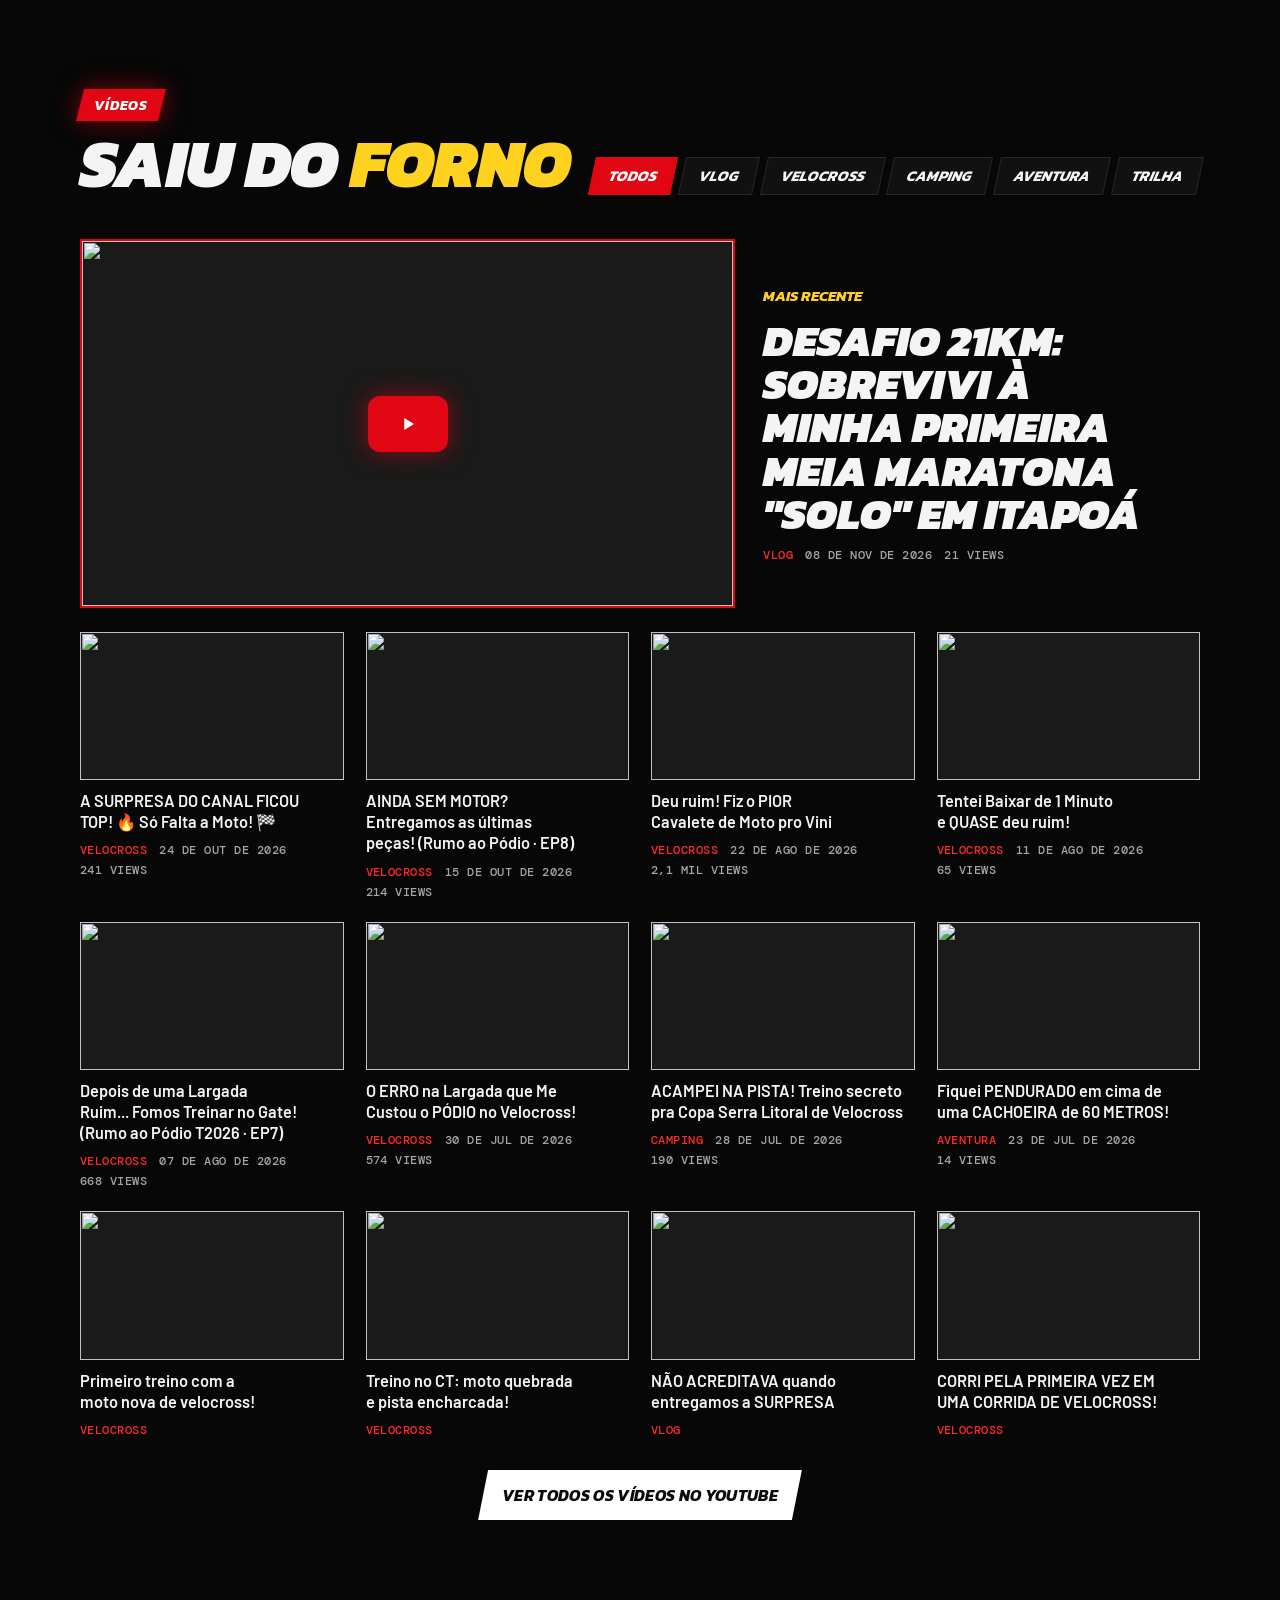
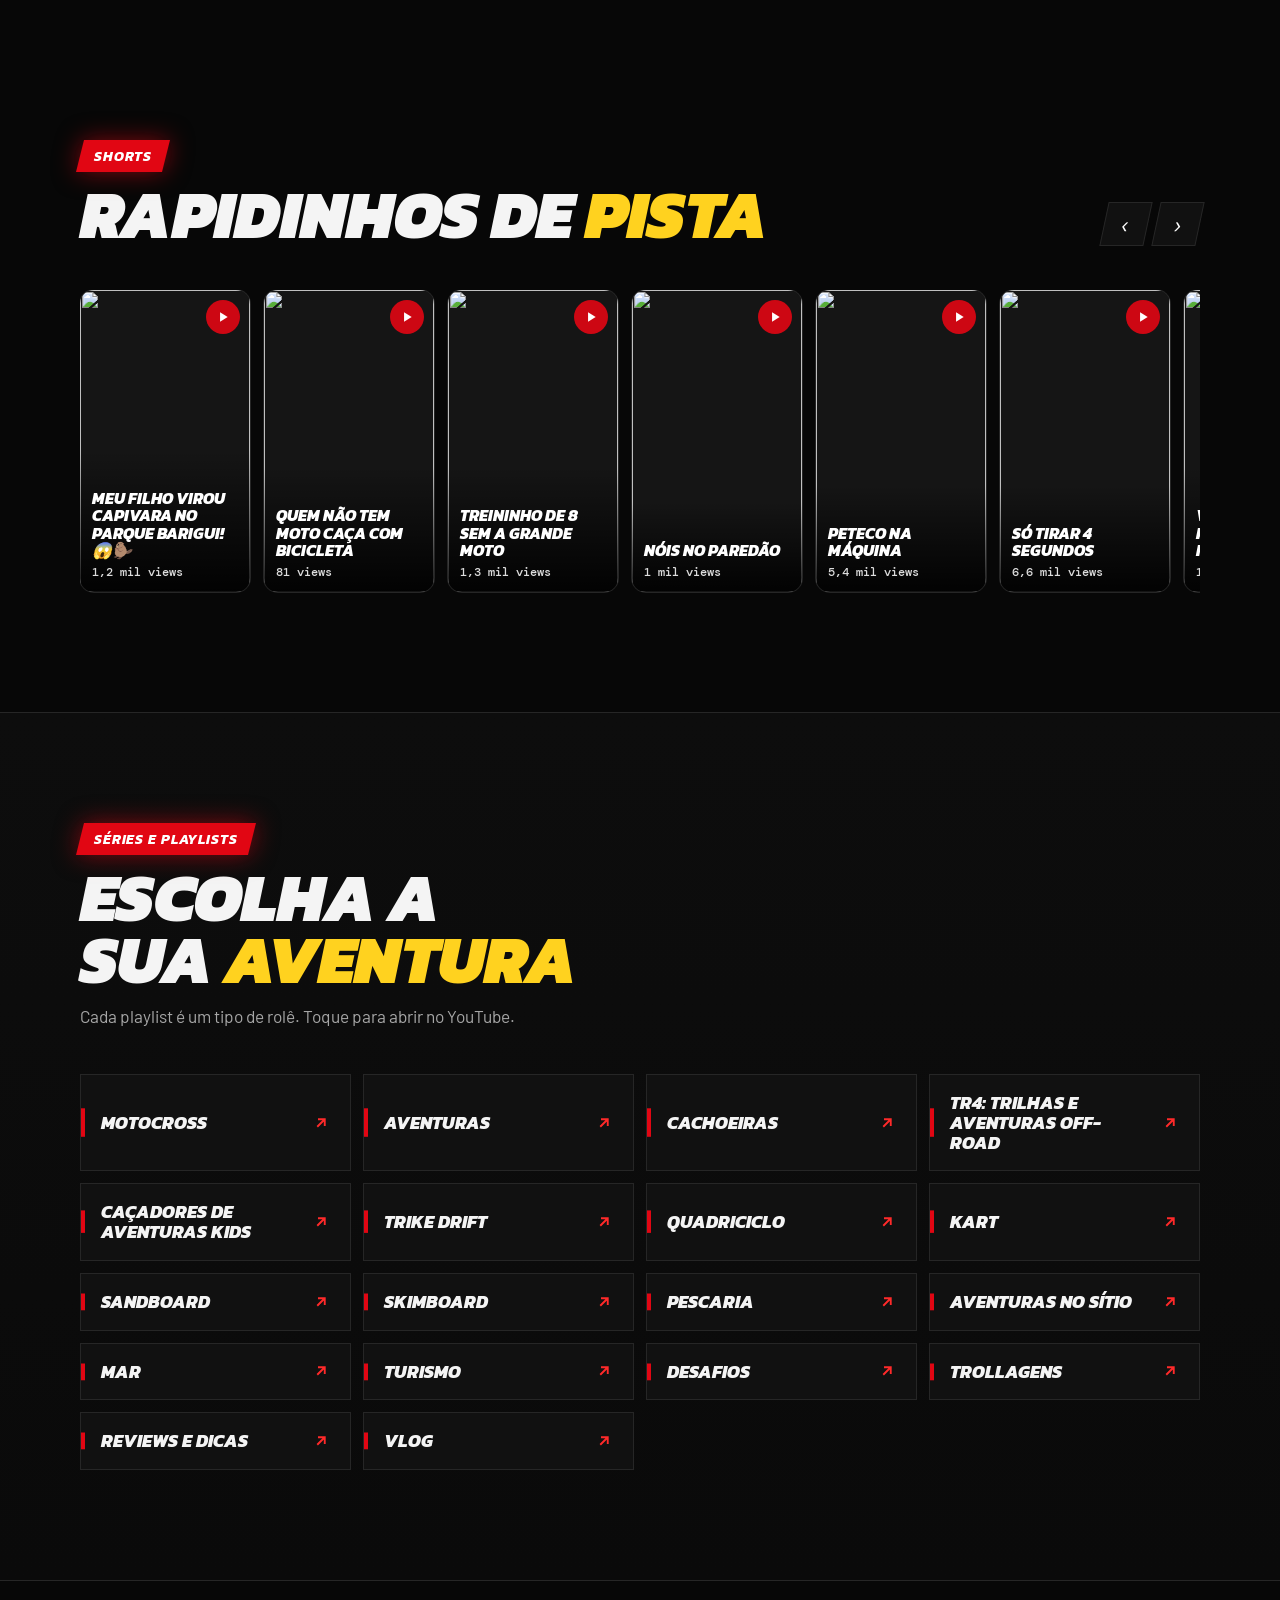
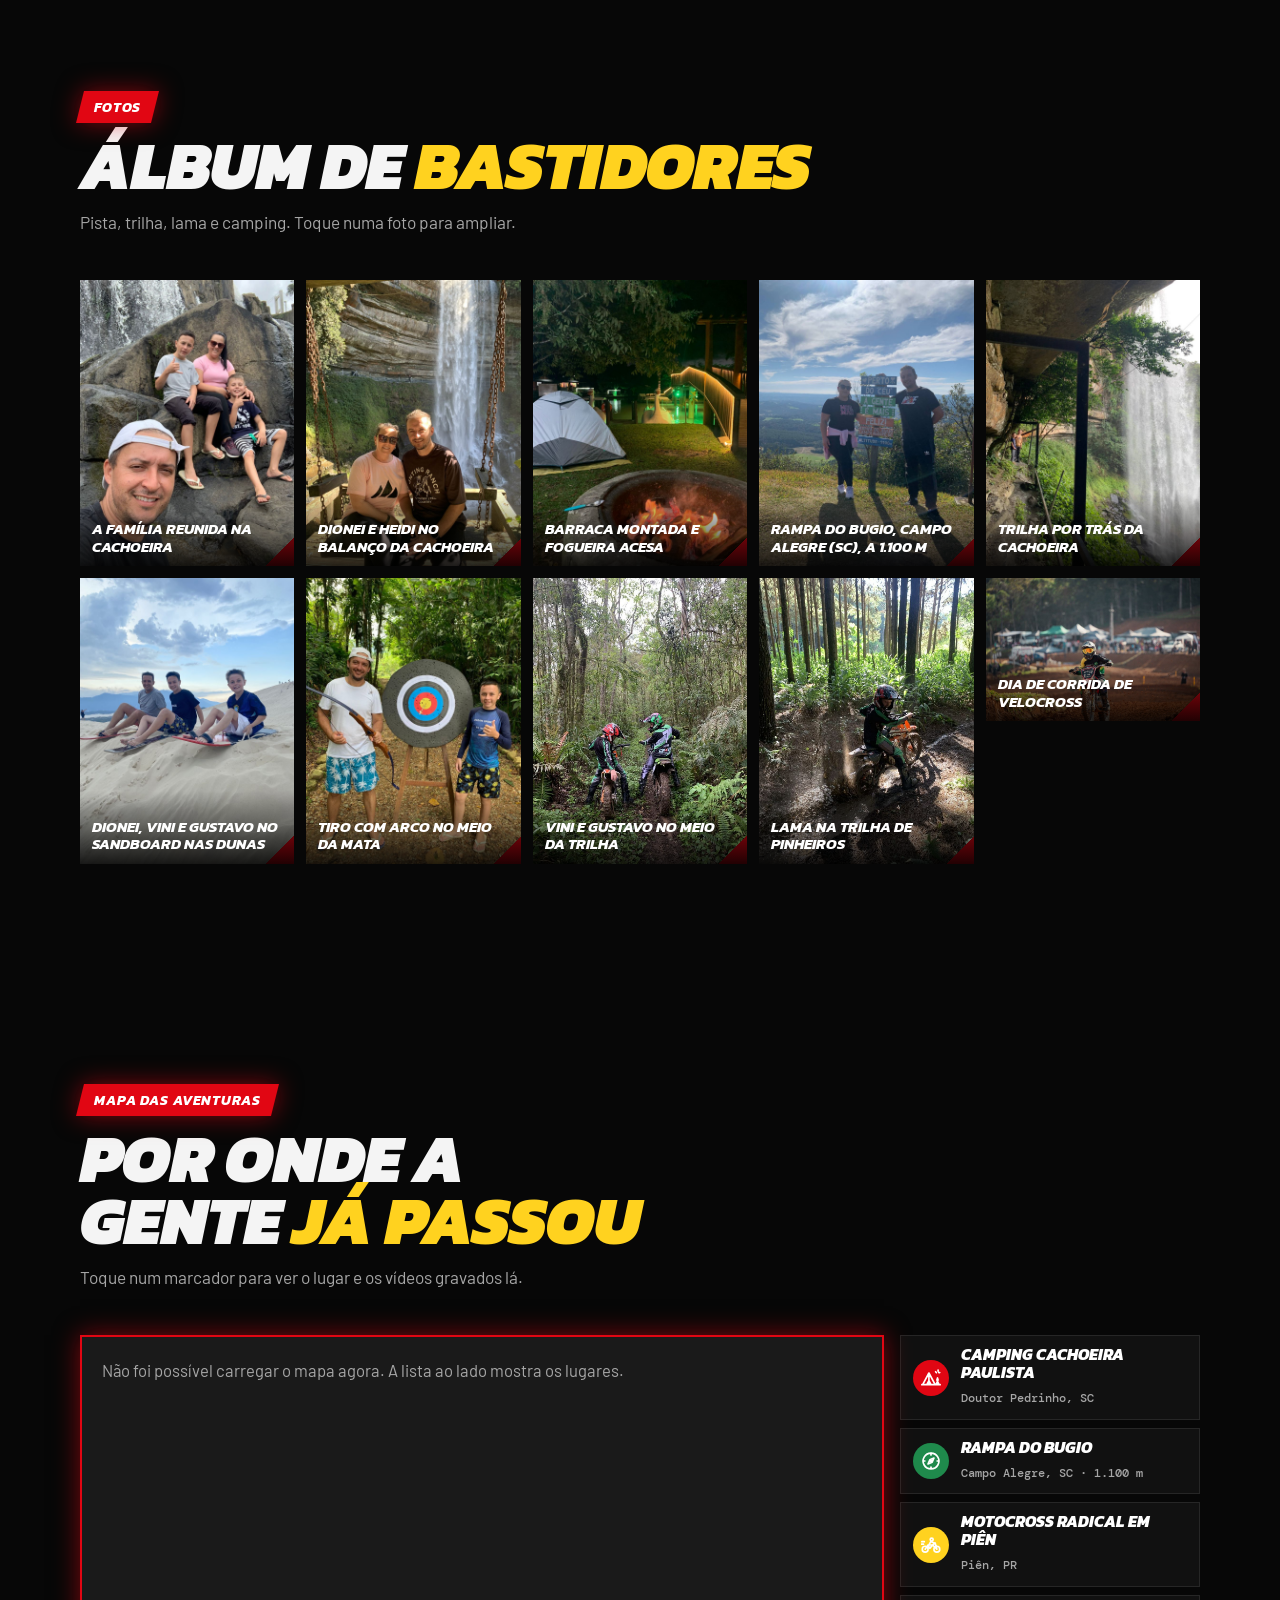
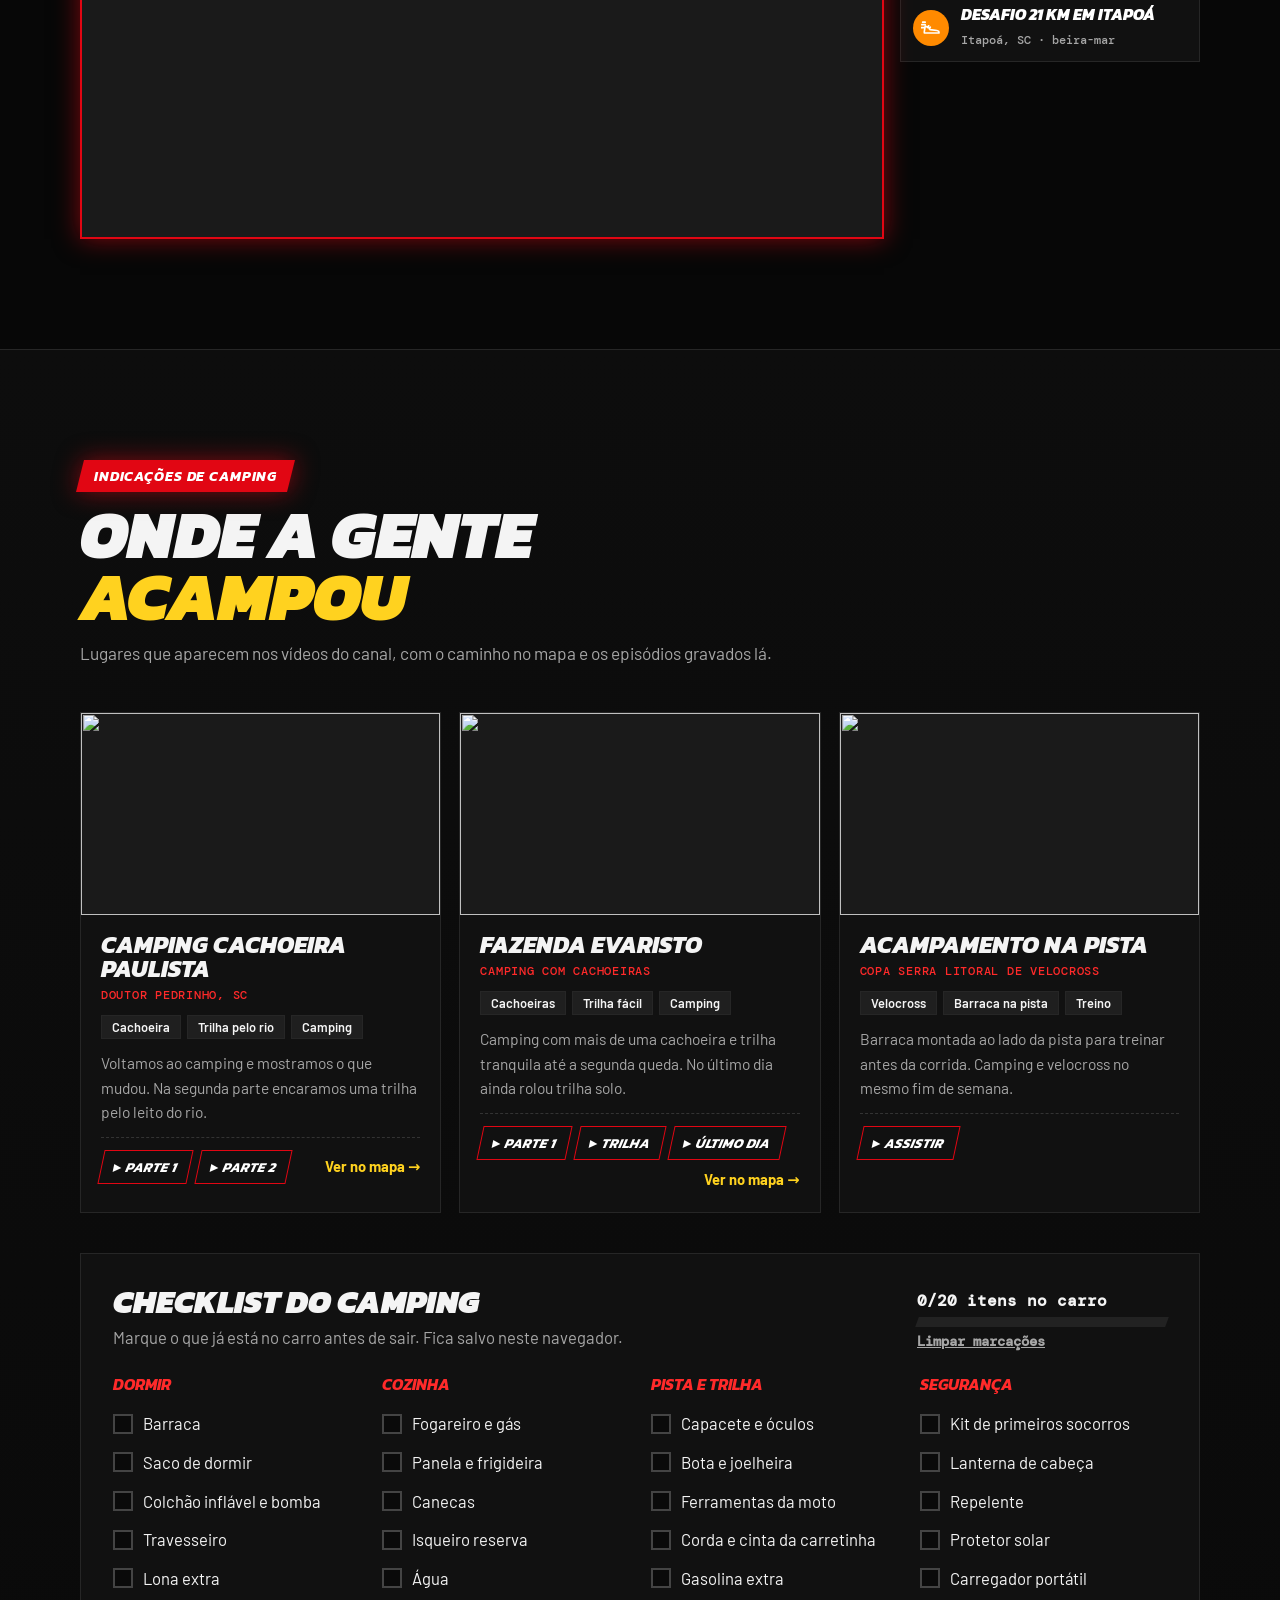
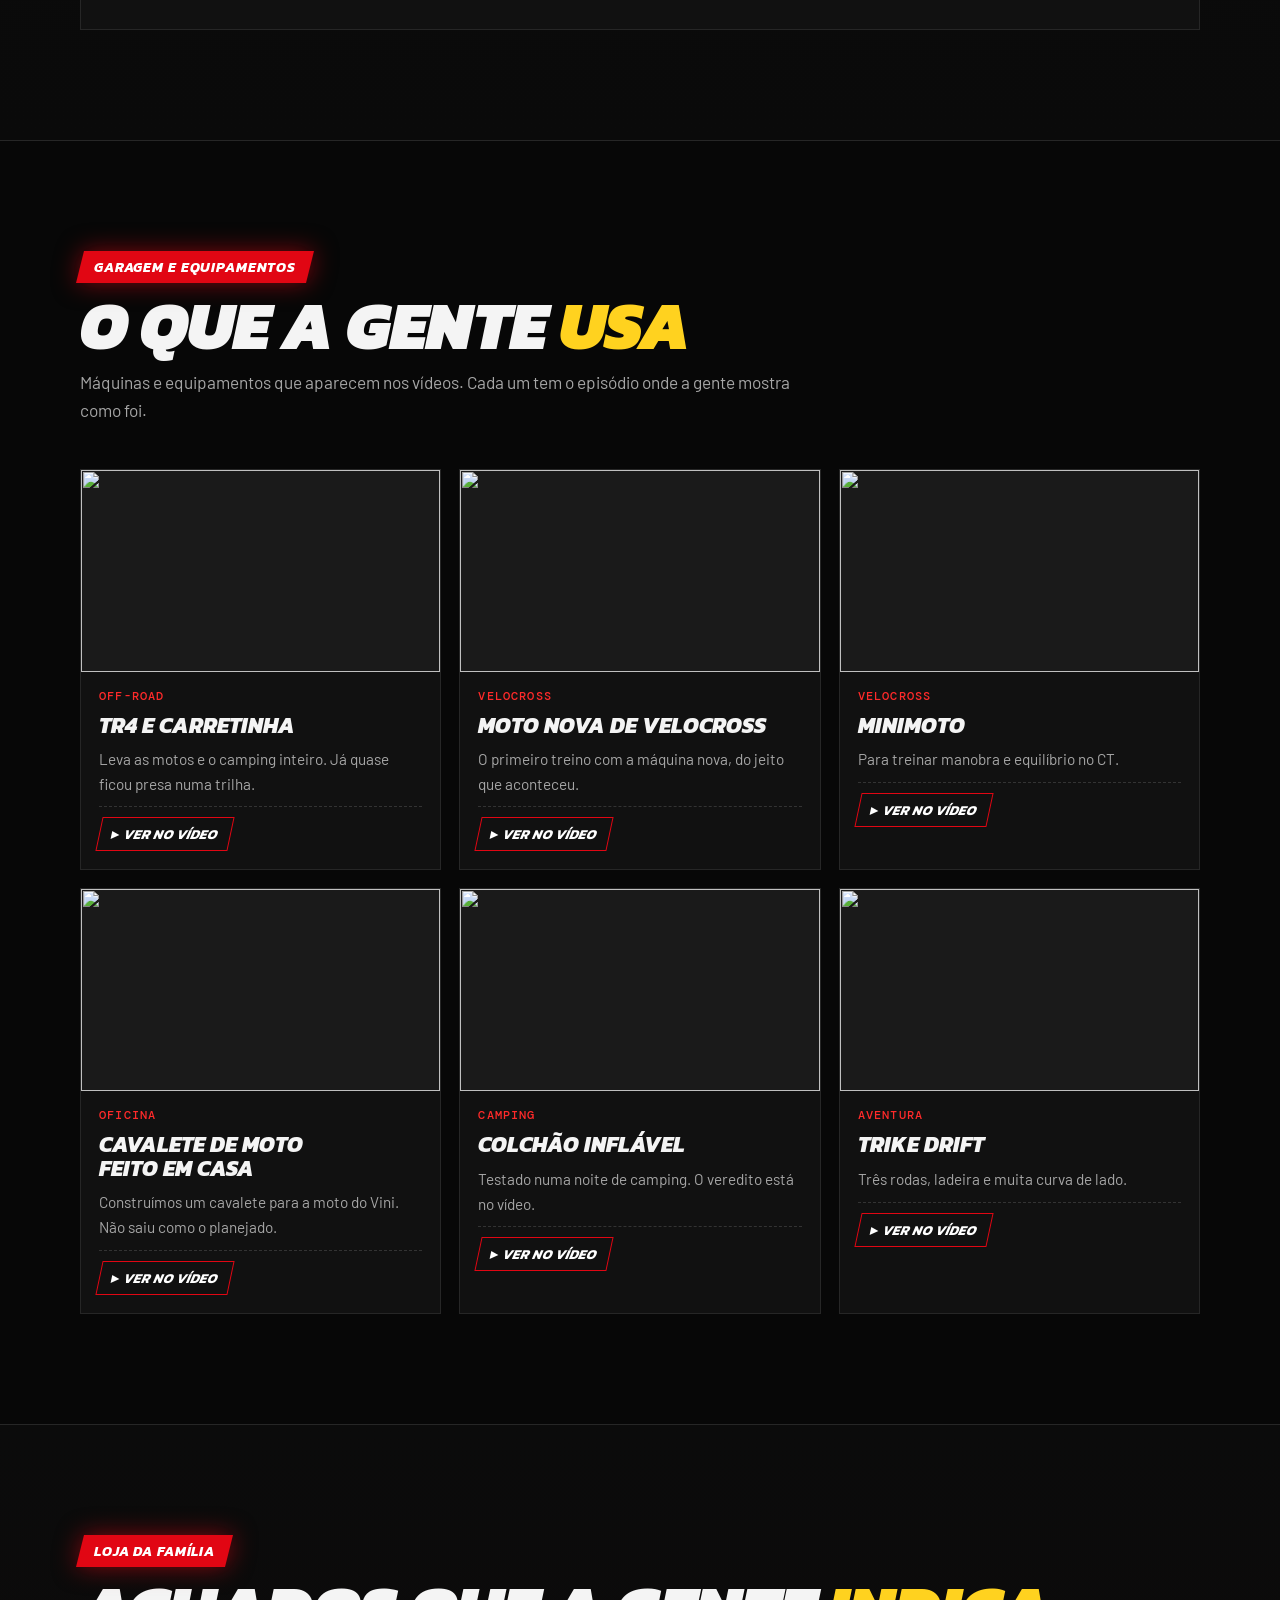
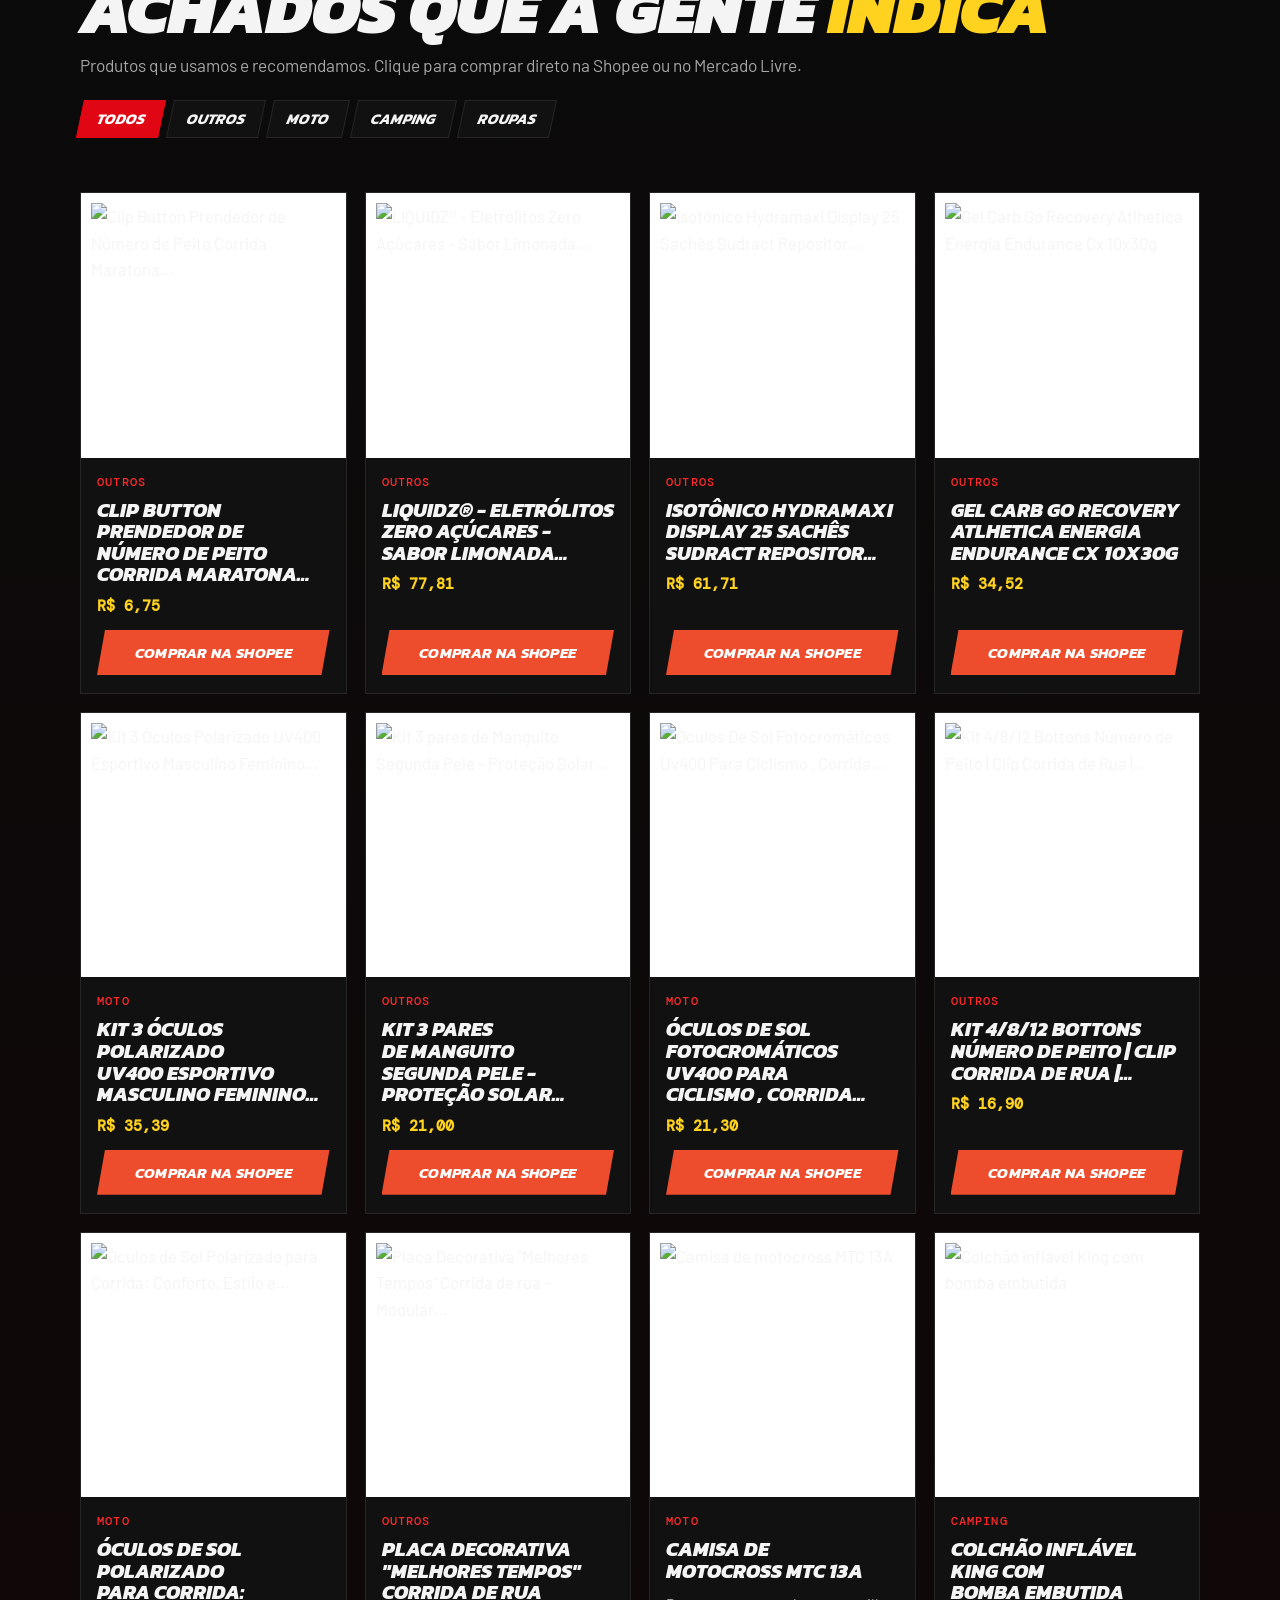
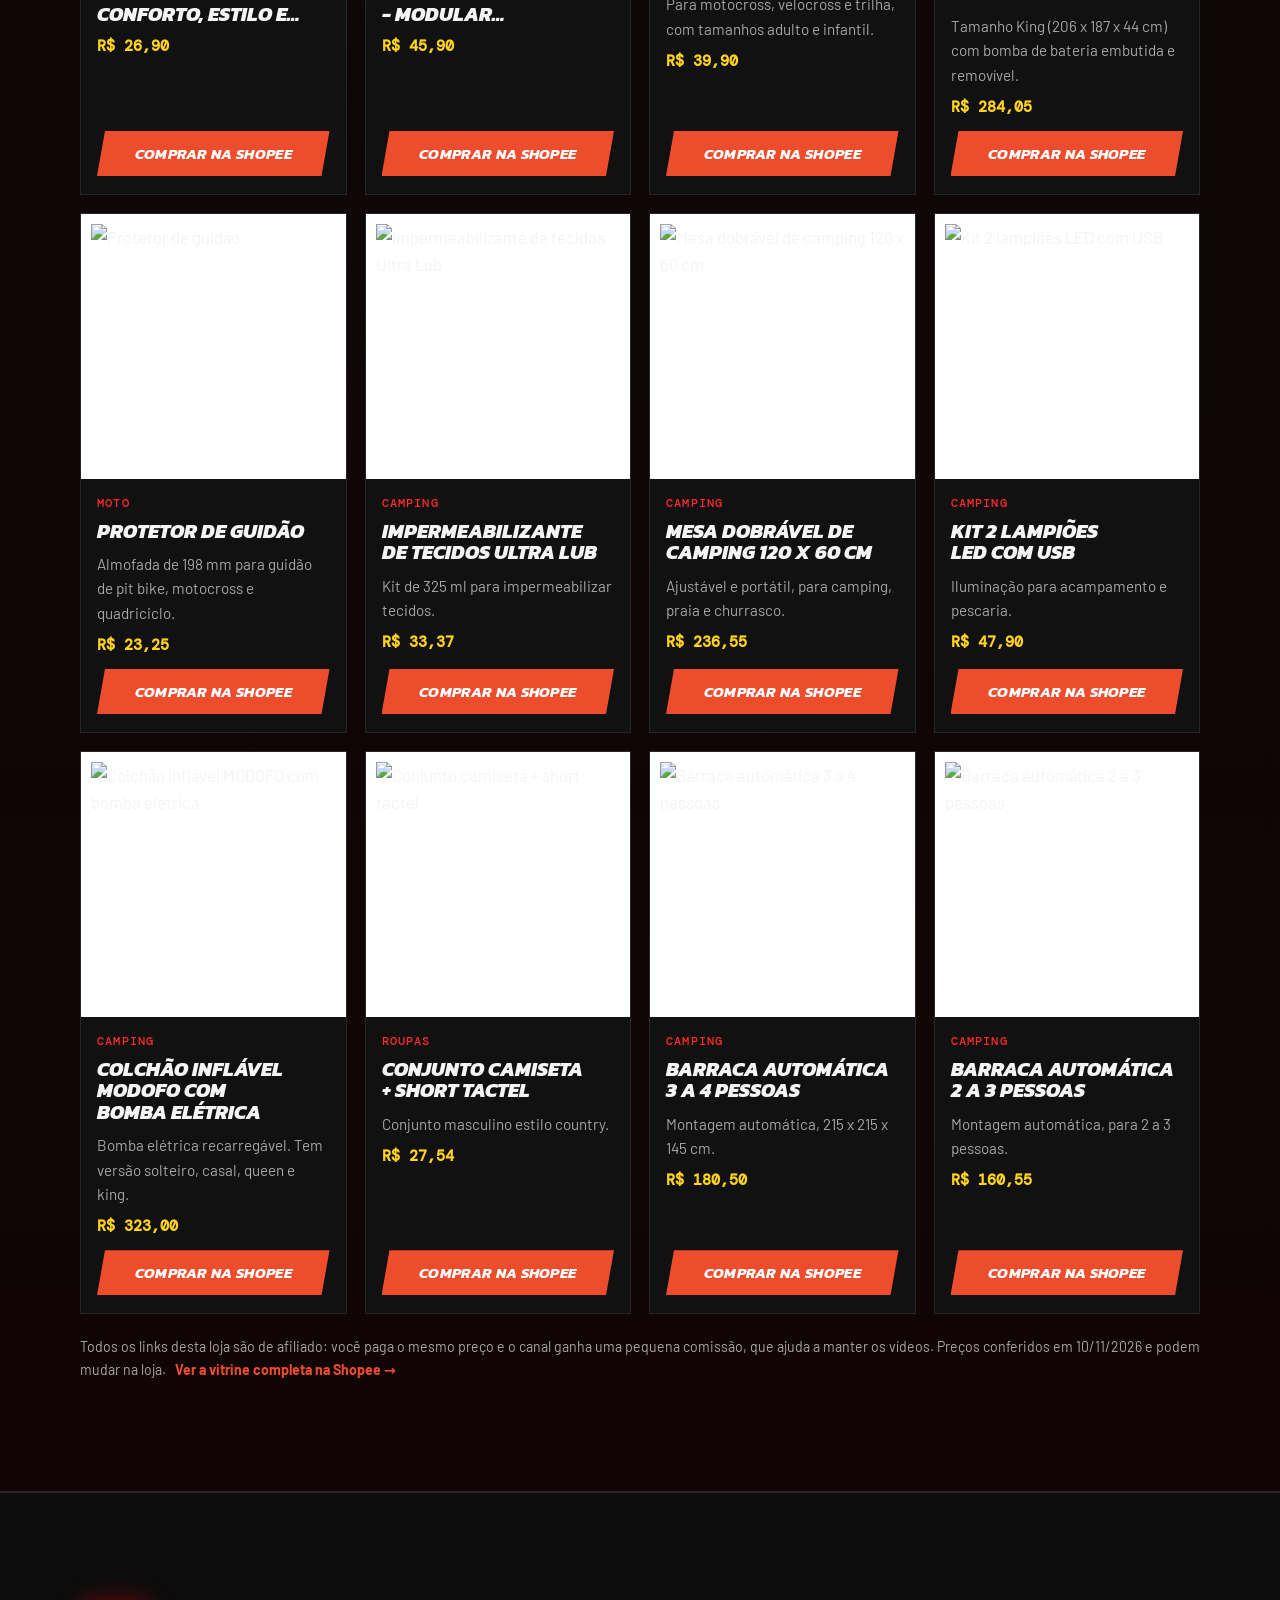
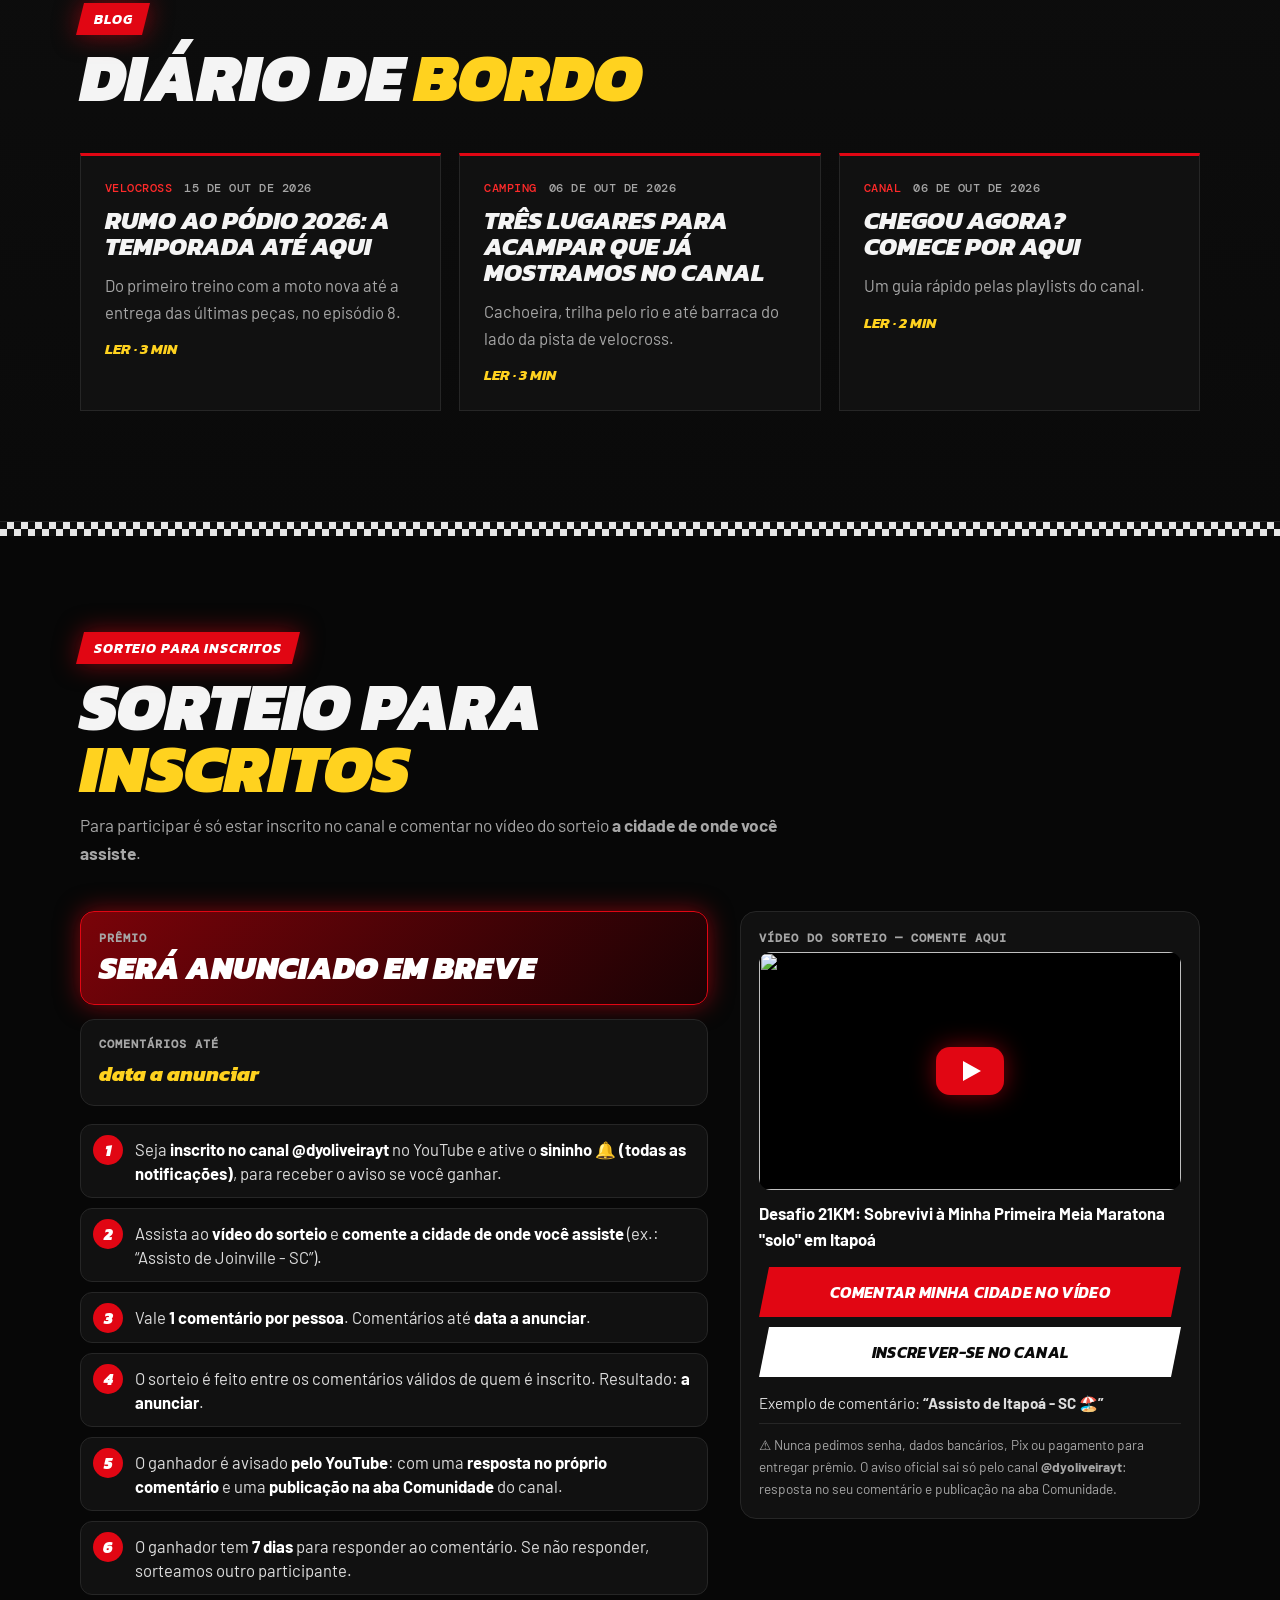
==== commit c22d2fb8: "Mapa automático pelos vídeos novos e aba de sorteio por comentários no YouTube - atualizar.py descob" ====
--- a/index.html
+++ b/index.html
@@ -378,28 +378,37 @@
 
   <!-- SORTEIO -->
   <section class="section section-race" id="sorteio" hidden>
-    <div class="wrap sorteio-grid">
-      <div>
-        <header class="sec-head">
-          <p class="tag"><span>Sorteio para inscritos</span></p>
-          <h2 id="sorteioTitulo">Sorteio <em>aberto</em></h2>
-          <p class="sec-lead" id="sorteioPremio"></p>
-        </header>
-        <p class="sorteio-prazo" id="sorteioPrazo"></p>
-        <details class="sorteio-regras" id="sorteioRegrasBox"><summary>Regras</summary><p id="sorteioRegras"></p></details>
-        <p class="sorteio-conta"><b id="sorteioTotal">0</b> participantes</p>
-      </div>
-      <form class="form-card" id="sorteioForm" novalidate>
-        <h3>Quero participar</h3>
-        <label for="sorteioNome">Seu nome</label>
-        <input id="sorteioNome" name="nome" maxlength="60" autocomplete="name" required>
-        <label for="sorteioContato">Instagram ou WhatsApp para contato</label>
-        <input id="sorteioContato" name="contato" maxlength="60" placeholder="@seuusuario" required>
-        <label class="check"><input type="checkbox" id="sorteioAceite" required><span>Sou inscrito no canal e aceito as regras do sorteio.</span></label>
-        <button type="submit" class="btn btn-red" id="sorteioEnviar">Participar do sorteio</button>
-        <p class="form-msg" id="sorteioMsg" role="status"></p>
-        <p class="form-nota">Seu contato só é usado para avisar quem ganhar e não aparece no site.</p>
-      </form>
+    <div class="wrap">
+      <header class="sec-head">
+        <p class="tag"><span>Sorteio para inscritos</span></p>
+        <h2 id="sorteioTitulo">Sorteio <em>aberto</em></h2>
+        <p class="sec-lead">Para participar é só estar inscrito no canal e comentar no vídeo do sorteio <b>a cidade de onde você assiste</b>.</p>
+      </header>
+      <div class="sorteio-grid">
+        <div class="sorteio-info">
+          <div class="sorteio-premio">
+            <img id="sorteioPremioImg" alt="" hidden>
+            <div><span class="sorteio-rotulo">Prêmio</span><strong id="sorteioPremio">Será anunciado em breve</strong></div>
+          </div>
+          <div class="sorteio-prazo" id="sorteioPrazoBox">
+            <span class="sorteio-rotulo" id="sorteioPrazoRotulo">Comentários até</span>
+            <strong id="sorteioPrazo">data a anunciar</strong>
+            <div class="sorteio-cont" id="sorteioCont" hidden></div>
+          </div>
+          <ol class="sorteio-regras" id="sorteioRegras"></ol>
+        </div>
+        <div class="sorteio-video">
+          <span class="sorteio-rotulo">Vídeo do sorteio — comente aqui</span>
+          <button type="button" class="sorteio-thumb" id="sorteioThumb" data-video=""><img id="sorteioThumbImg" alt=""><span class="sorteio-play" aria-hidden="true"></span></button>
+          <p class="sorteio-vtitulo" id="sorteioVTitulo"></p>
+          <div class="sorteio-acoes">
+            <a class="btn btn-red" id="sorteioComentar" href="#" target="_blank" rel="noopener">Comentar minha cidade no vídeo</a>
+            <a class="btn btn-ghost" id="sorteioInscrever" href="#" target="_blank" rel="noopener">Inscrever-se no canal</a>
+          </div>
+          <p class="sorteio-exemplo">Exemplo de comentário: <b>“Assisto de Itapoá - SC 🏖️”</b></p>
+          <p class="sorteio-alerta">⚠️ Nunca pedimos senha, dados bancários, Pix ou pagamento para entregar prêmio. O aviso oficial sai só pelo canal <b>@dyoliveirayt</b>: resposta no seu comentário e publicação na aba Comunidade.</p>
+        </div>
+      </div>
     </div>
   </section>
 
--- a/css/style.css
+++ b/css/style.css
@@ -789,10 +789,32 @@
 .recado footer span { margin-left: auto; font: 500 .72rem var(--f-mono); color: #6B6B6B; }
 .mural-vazio { color: var(--muted); padding: 20px; border: 1px dashed #333; }
 /* Sorteio */
-.sorteio-grid { display: grid; grid-template-columns: minmax(0, 1fr) minmax(0, 400px); gap: 28px; align-items: start; }
-.sorteio-prazo { font: 600 1rem var(--f-mono); color: var(--yellow); margin-bottom: 10px; }
-.sorteio-regras { margin-bottom: 14px; color: #ddd; } .sorteio-regras summary { cursor: pointer; font-weight: 700; }
-.sorteio-conta { font-size: 1.05rem; } .sorteio-conta b { font: 900 italic 2.2rem var(--f-display); color: #fff; }
+.sorteio-grid { display: grid; grid-template-columns: minmax(0, 1fr) minmax(0, 460px); gap: 32px; align-items: start; }
+.sorteio-rotulo { display: block; font: 600 .78rem var(--f-mono); text-transform: uppercase; letter-spacing: .08em; color: var(--muted); margin-bottom: 6px; }
+.sorteio-premio { display: flex; gap: 16px; align-items: center; background: linear-gradient(135deg, var(--red-deep), #1a0204); border: 1px solid var(--red); border-radius: 14px; padding: 18px; box-shadow: var(--glow); margin-bottom: 14px; }
+.sorteio-premio img { width: 96px; height: 96px; object-fit: cover; border-radius: 10px; flex: none; }
+.sorteio-premio strong { font: 900 italic clamp(1.4rem, 3vw, 2rem)/1.05 var(--f-display); color: #fff; text-transform: uppercase; }
+.sorteio-prazo { background: var(--surface); border: 1px solid var(--line); border-radius: 14px; padding: 16px 18px; margin-bottom: 18px; }
+.sorteio-prazo strong { font: 800 italic 1.3rem var(--f-display); color: var(--yellow); }
+.sorteio-cont { display: flex; gap: 10px; margin-top: 10px; }
+.sorteio-cont div { background: #000; border: 1px solid var(--line); border-radius: 10px; padding: 8px 10px; min-width: 64px; text-align: center; }
+.sorteio-cont b { display: block; font: 900 italic 1.6rem var(--f-display); color: #fff; }
+.sorteio-cont small { font: 600 .7rem var(--f-mono); color: var(--muted); text-transform: uppercase; }
+.sorteio-regras { counter-reset: r; list-style: none; padding: 0; margin: 0; display: grid; gap: 10px; }
+.sorteio-regras li { counter-increment: r; position: relative; padding: 12px 14px 12px 54px; background: var(--surface); border: 1px solid var(--line); border-radius: 12px; color: #ddd; line-height: 1.45; }
+.sorteio-regras li::before { content: counter(r); position: absolute; left: 12px; top: 10px; width: 30px; height: 30px; border-radius: 50%; background: var(--red); color: #fff; font: 900 italic 1rem/30px var(--f-display); text-align: center; }
+.sorteio-regras b { color: #fff; }
+.sorteio-video { background: var(--surface); border: 1px solid var(--line); border-radius: 16px; padding: 18px; }
+.sorteio-thumb { position: relative; display: block; width: 100%; aspect-ratio: 16 / 9; border: 0; padding: 0; border-radius: 12px; overflow: hidden; cursor: pointer; background: #000; }
+.sorteio-thumb img { width: 100%; height: 100%; object-fit: cover; transition: transform .3s; }
+.sorteio-thumb:hover img { transform: scale(1.04); }
+.sorteio-play { position: absolute; inset: 0; margin: auto; width: 68px; height: 48px; border-radius: 14px; background: var(--red); box-shadow: var(--glow); }
+.sorteio-play::after { content: ""; position: absolute; left: 27px; top: 14px; border-left: 18px solid #fff; border-top: 10px solid transparent; border-bottom: 10px solid transparent; }
+.sorteio-vtitulo { font-weight: 700; margin: 10px 0 14px; color: #fff; }
+.sorteio-acoes { display: grid; gap: 10px; }
+.sorteio-acoes .btn { justify-content: center; text-align: center; }
+.sorteio-exemplo { margin: 14px 0 8px; color: #ddd; font-size: .95rem; }
+.sorteio-alerta { font-size: .85rem; color: var(--muted); border-top: 1px solid var(--line); padding-top: 10px; margin: 0; }
 @media (max-width: 860px) { .mural-grid, .sorteio-grid { grid-template-columns: minmax(0, 1fr); } }
 .mural-vazio { column-span: all; break-inside: avoid; }
 .mural-lista:has(.mural-vazio) { columns: auto; }
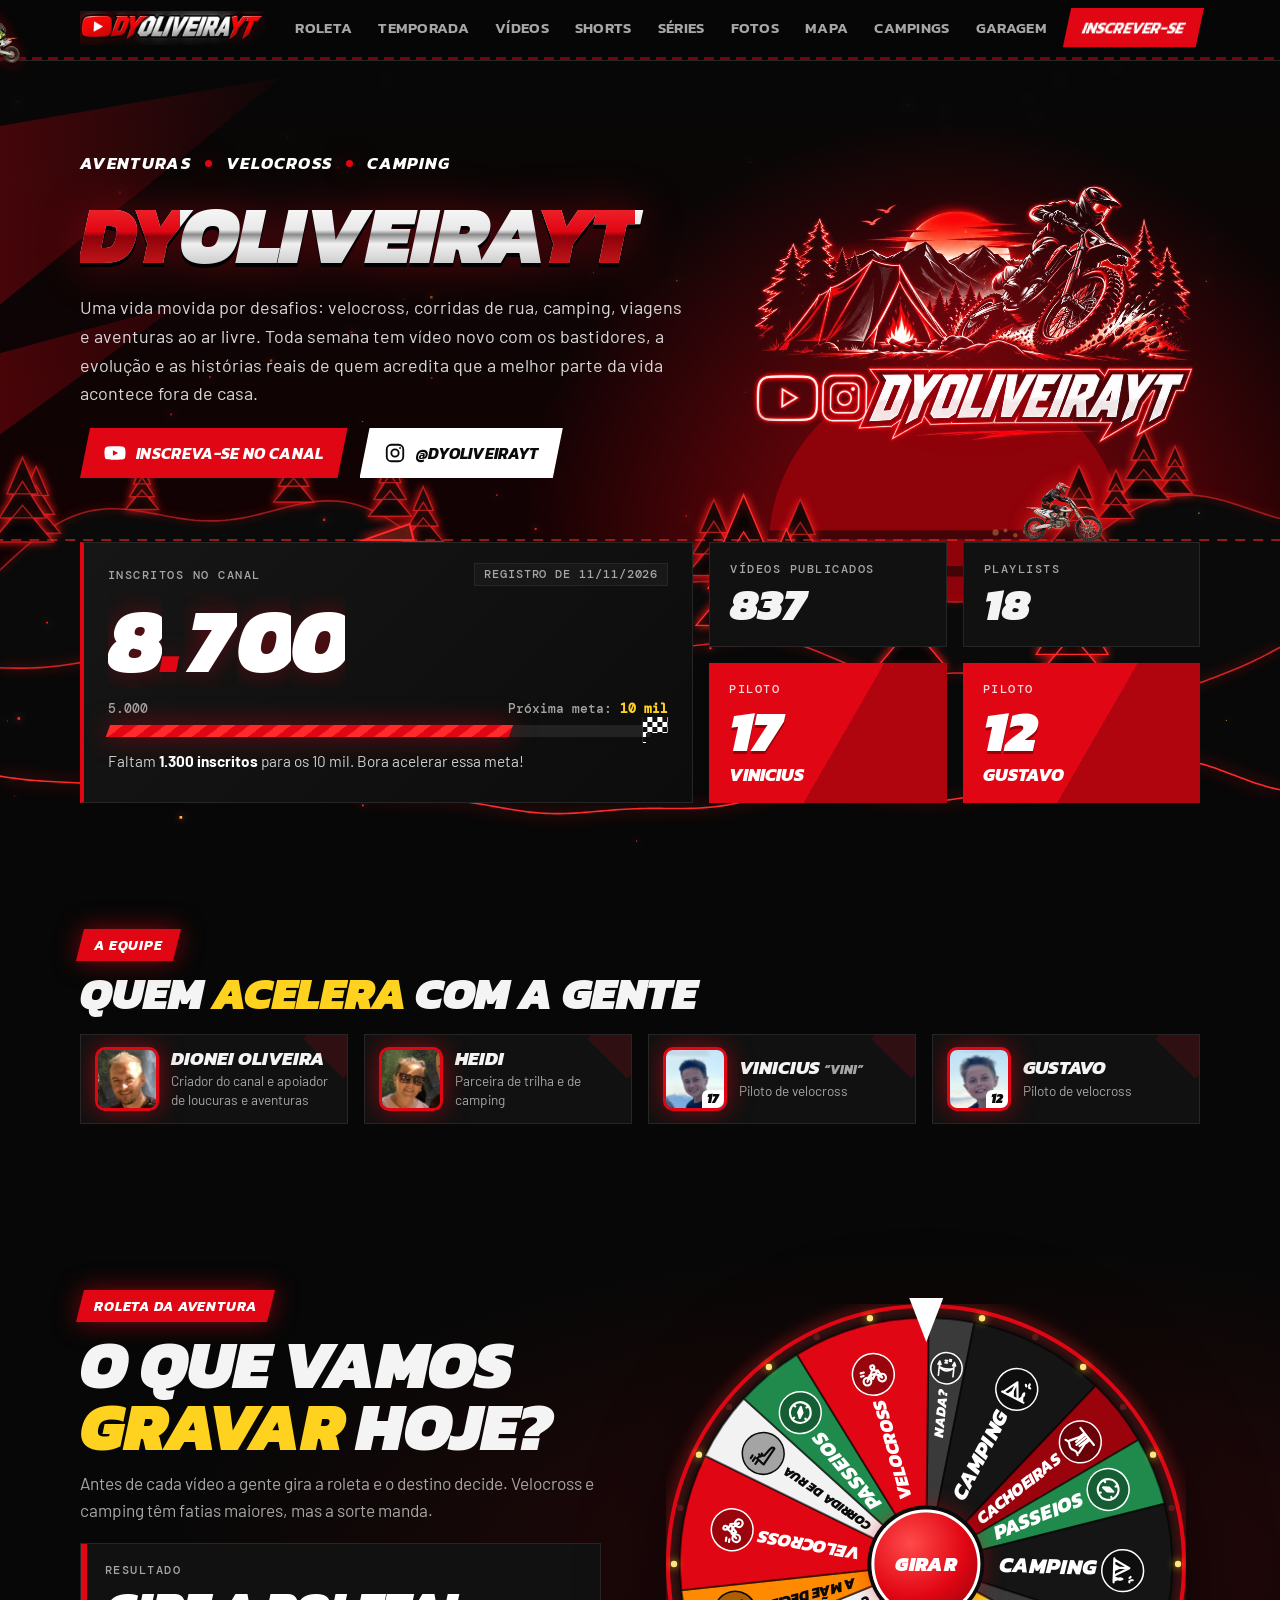
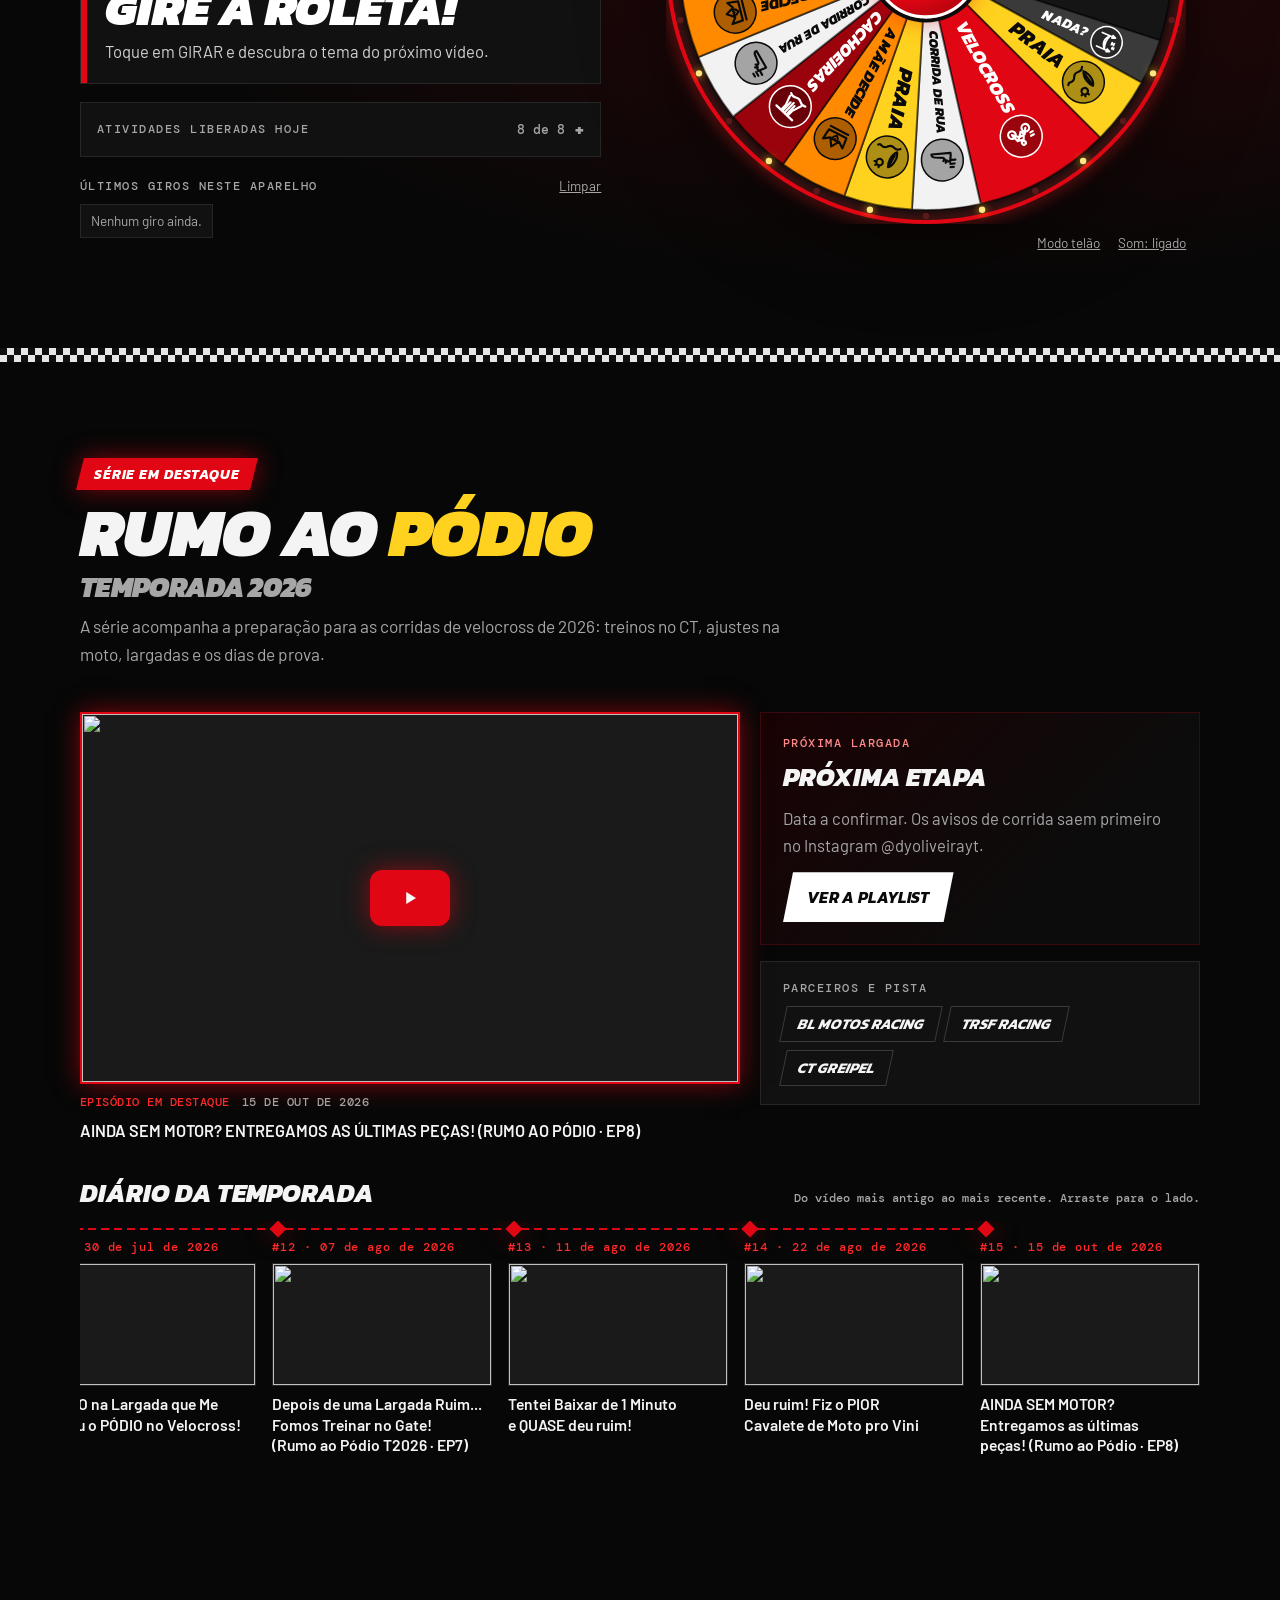
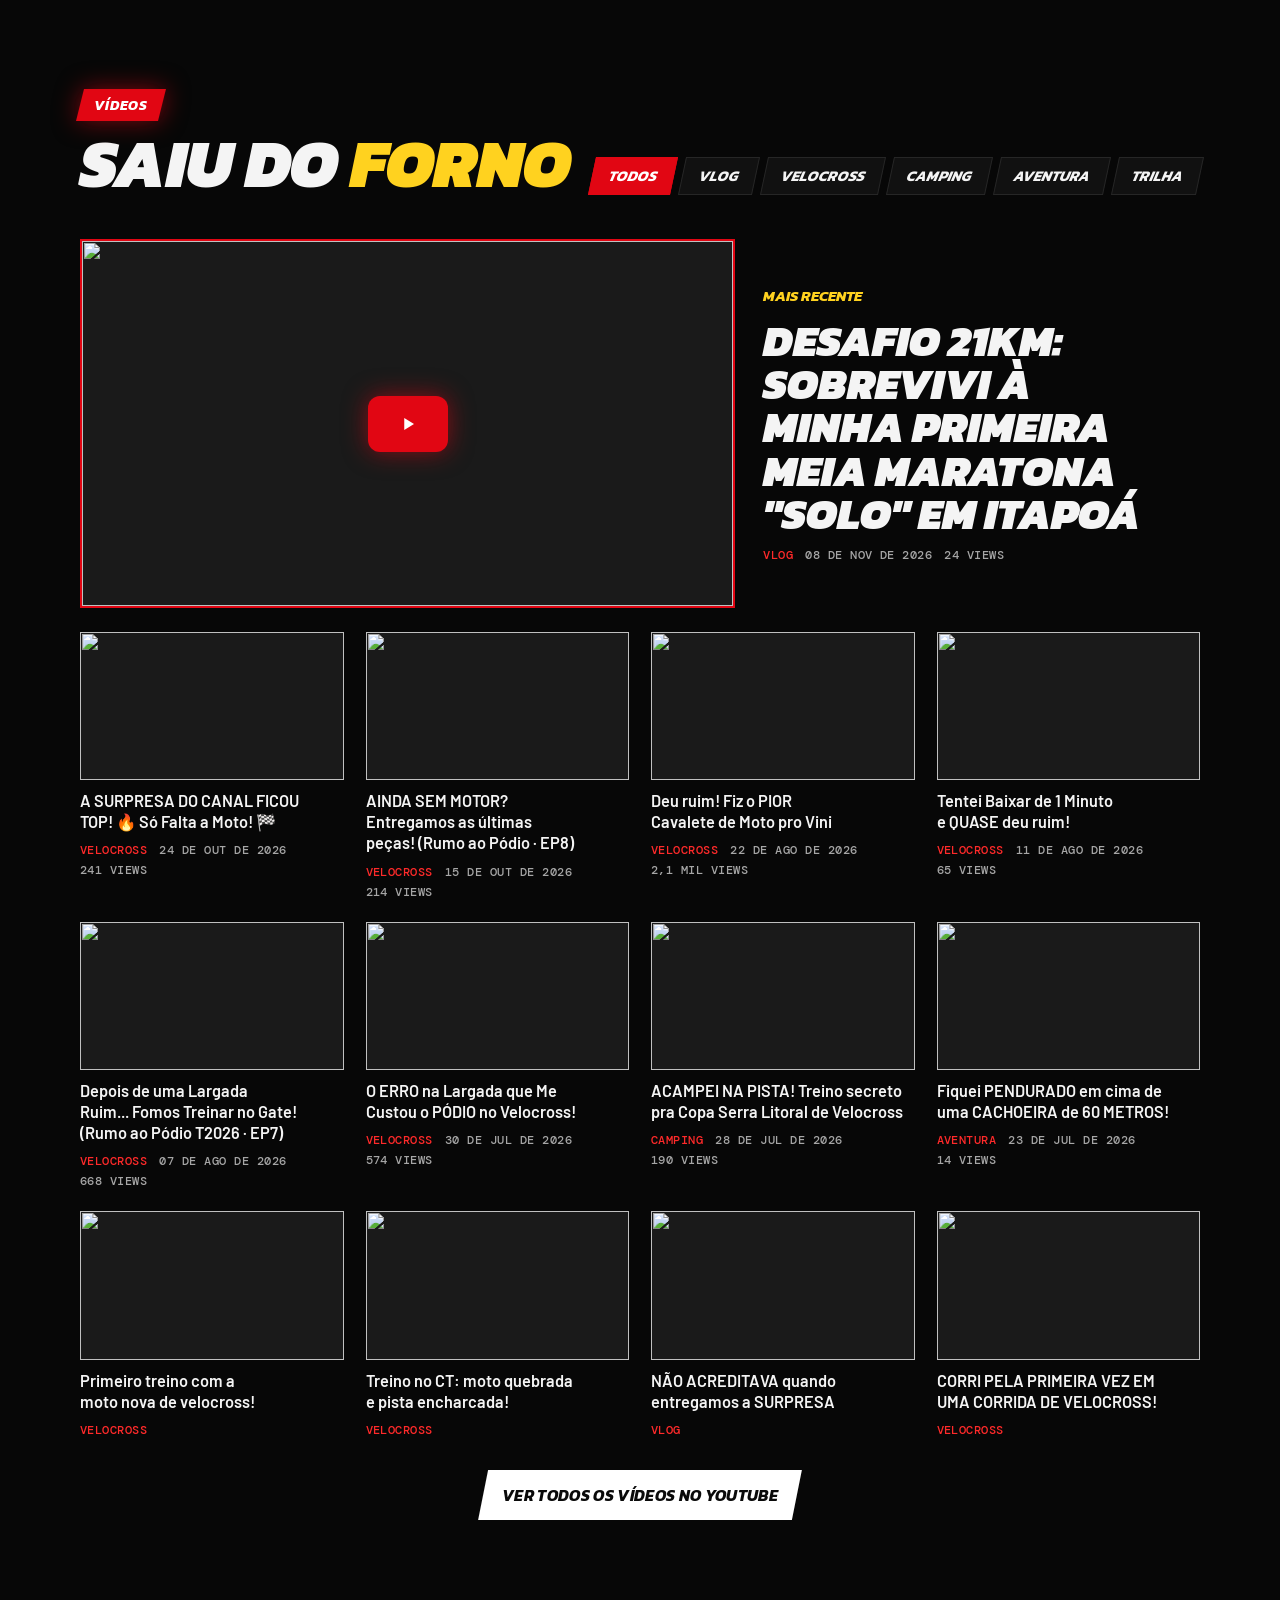
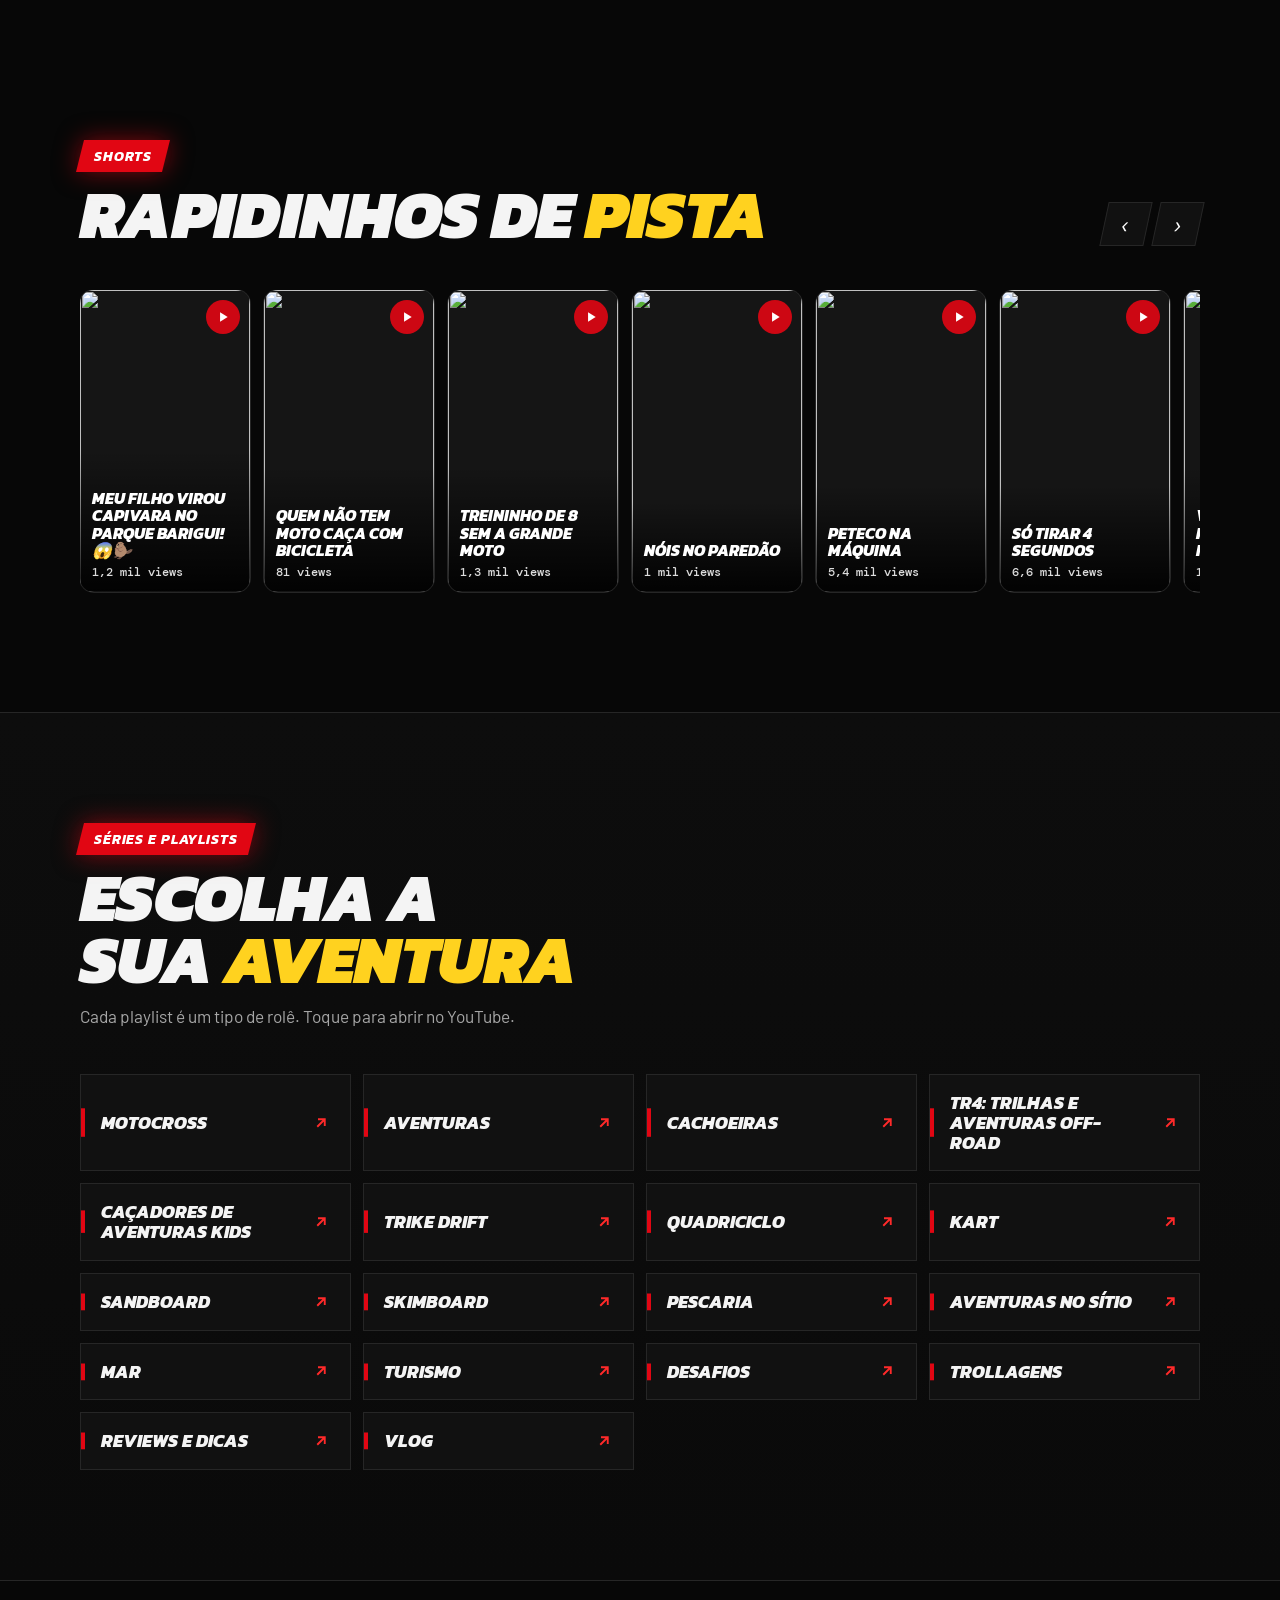
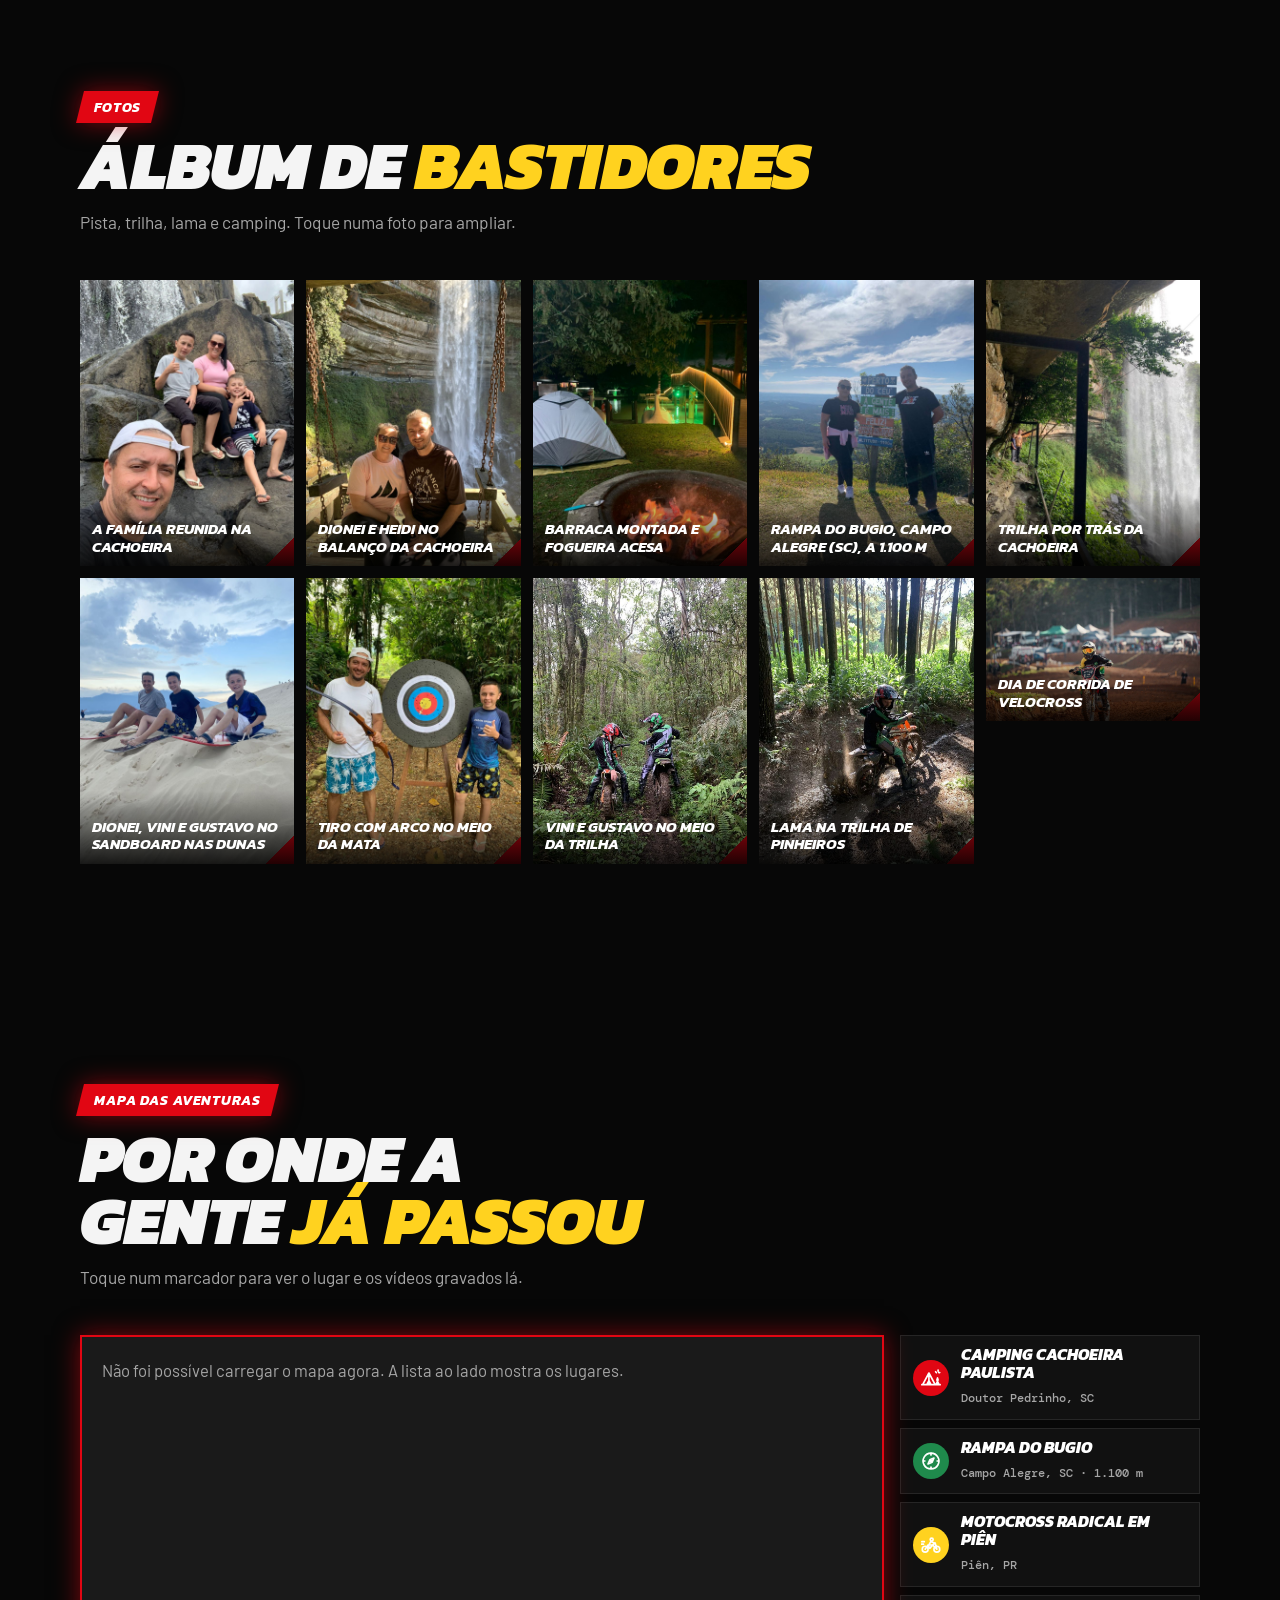
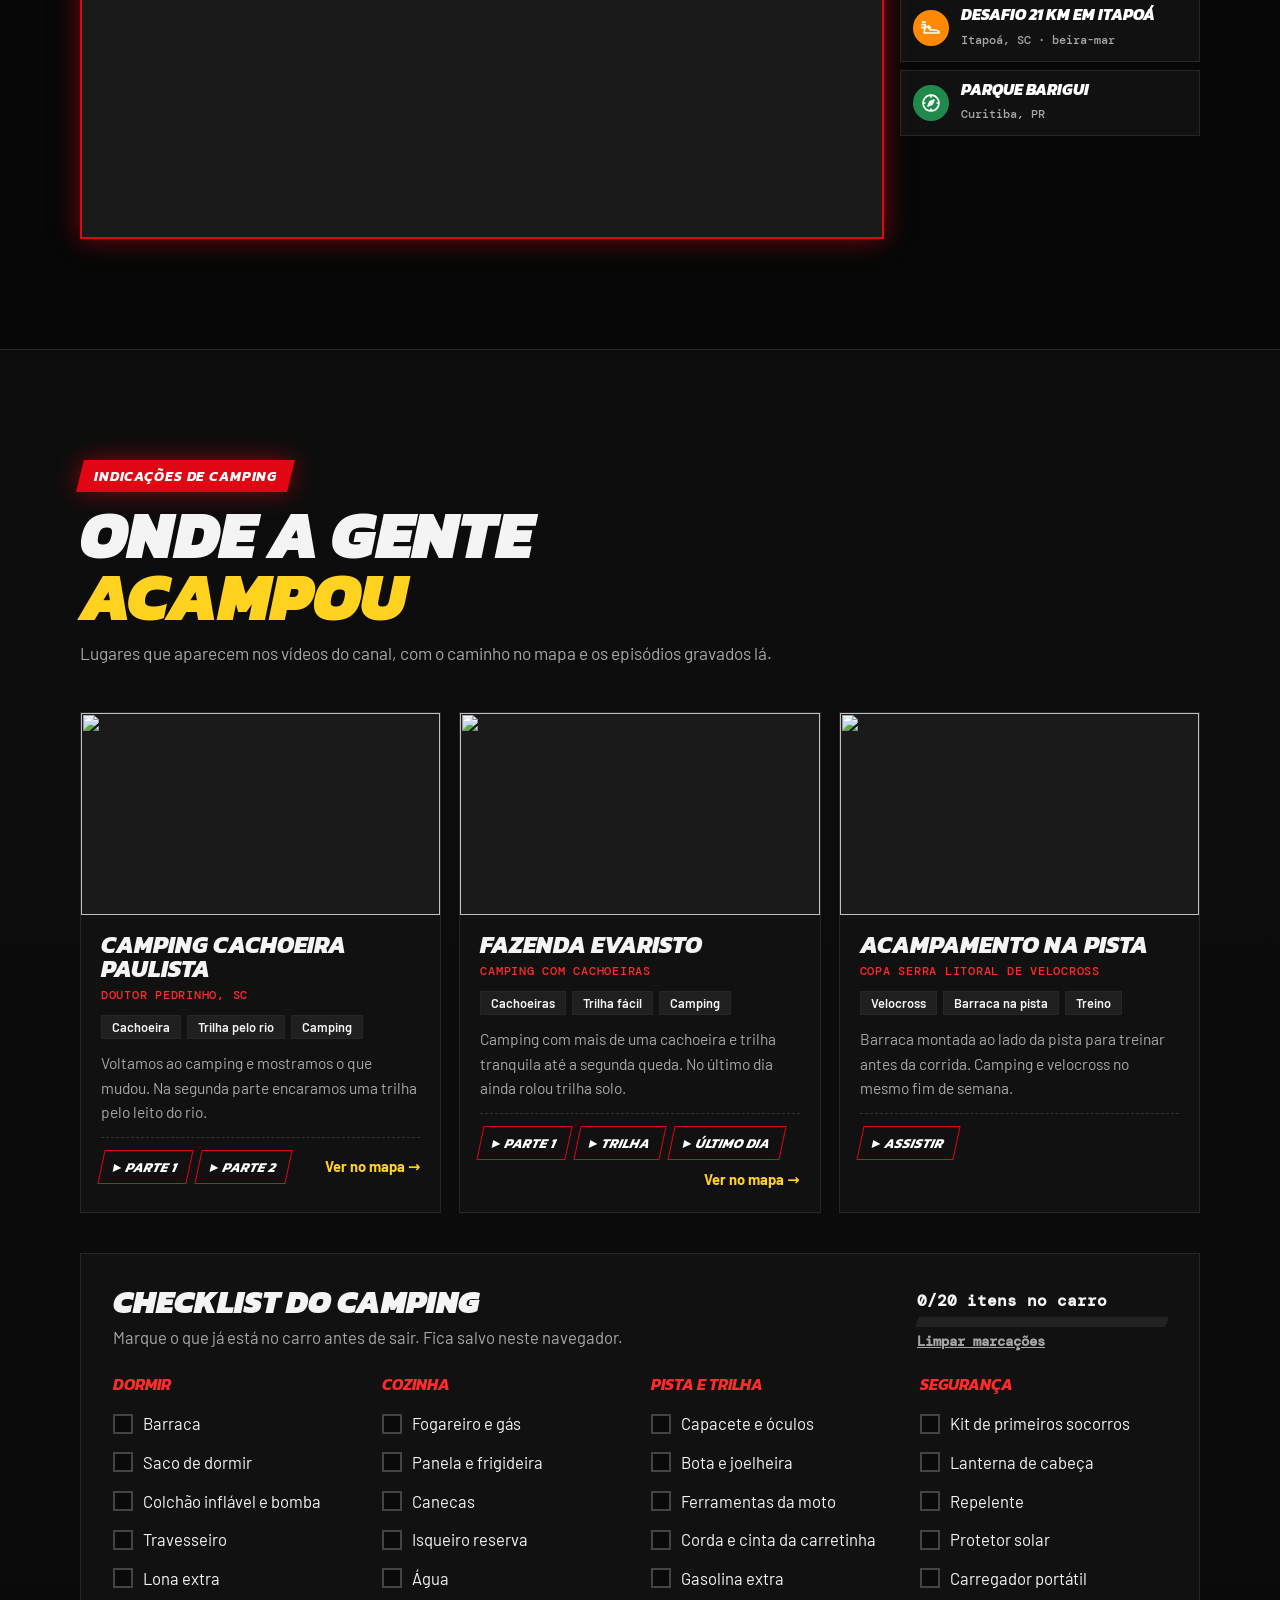
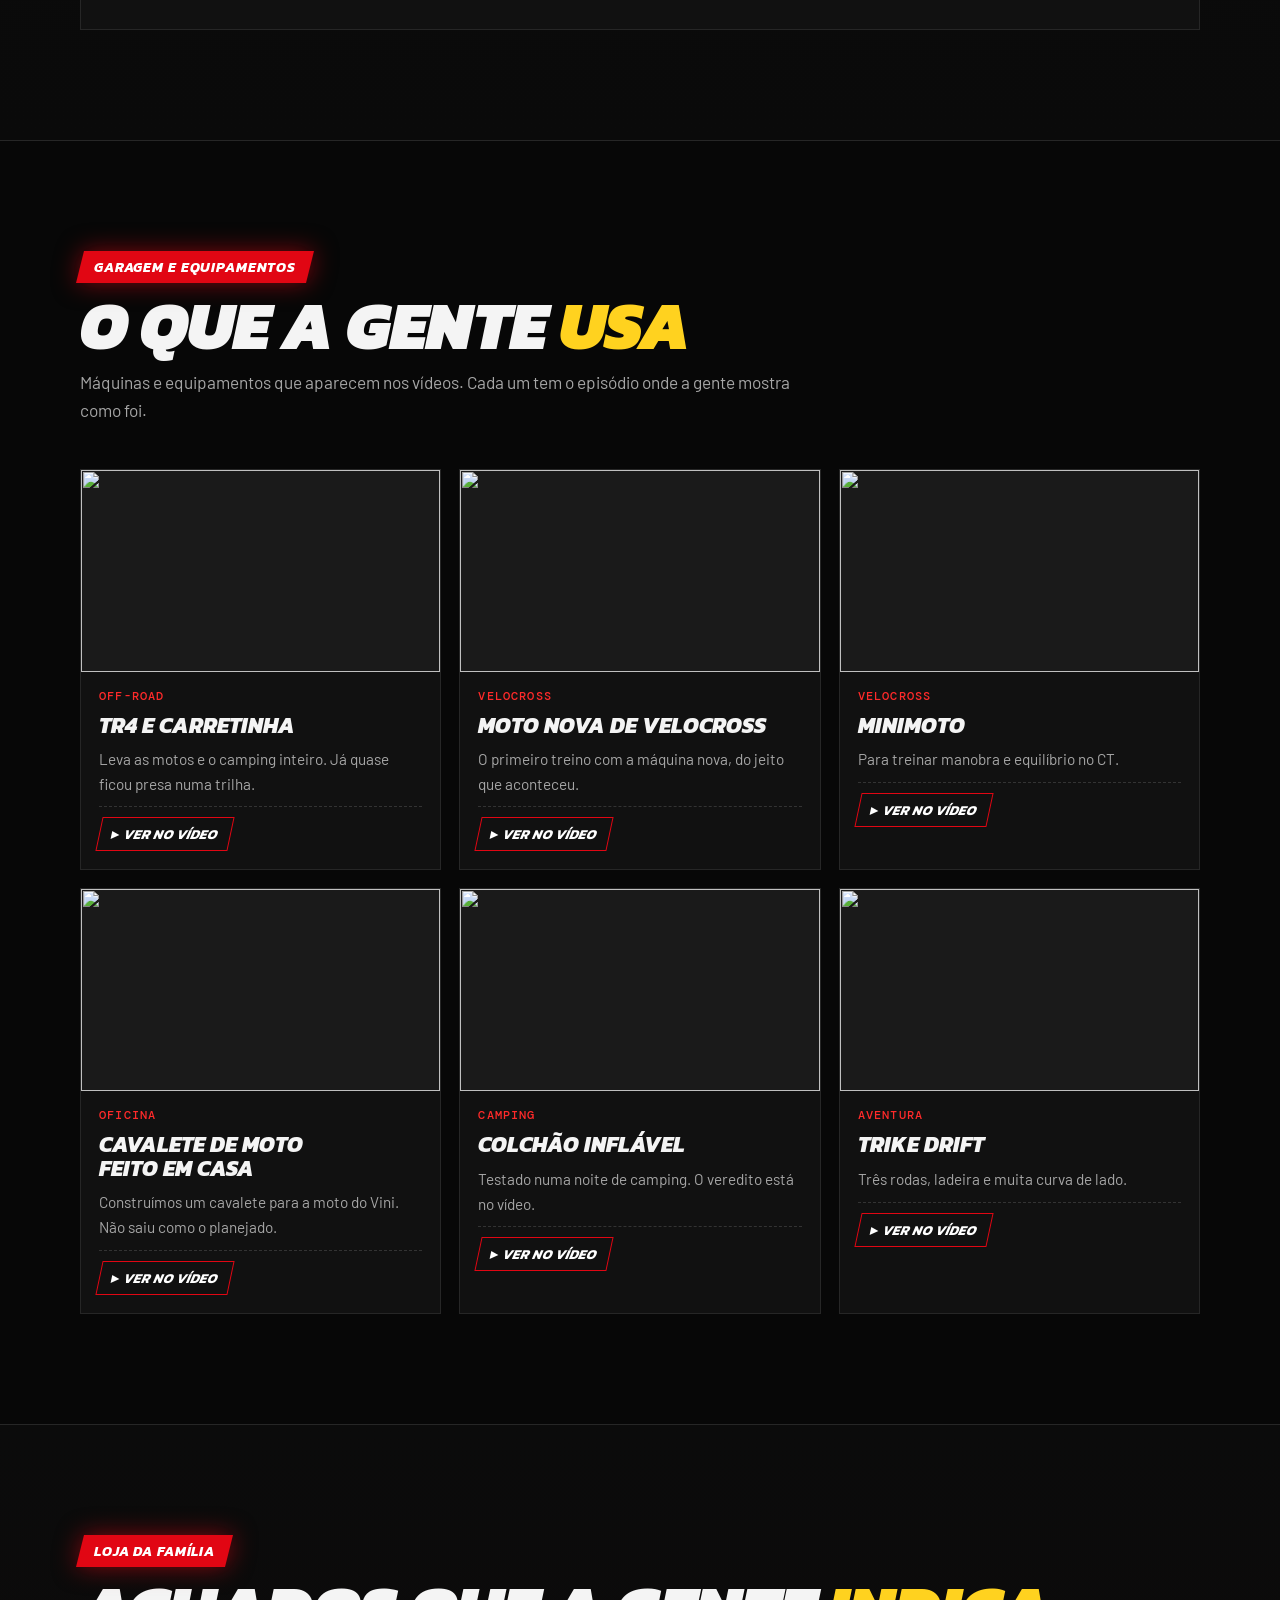
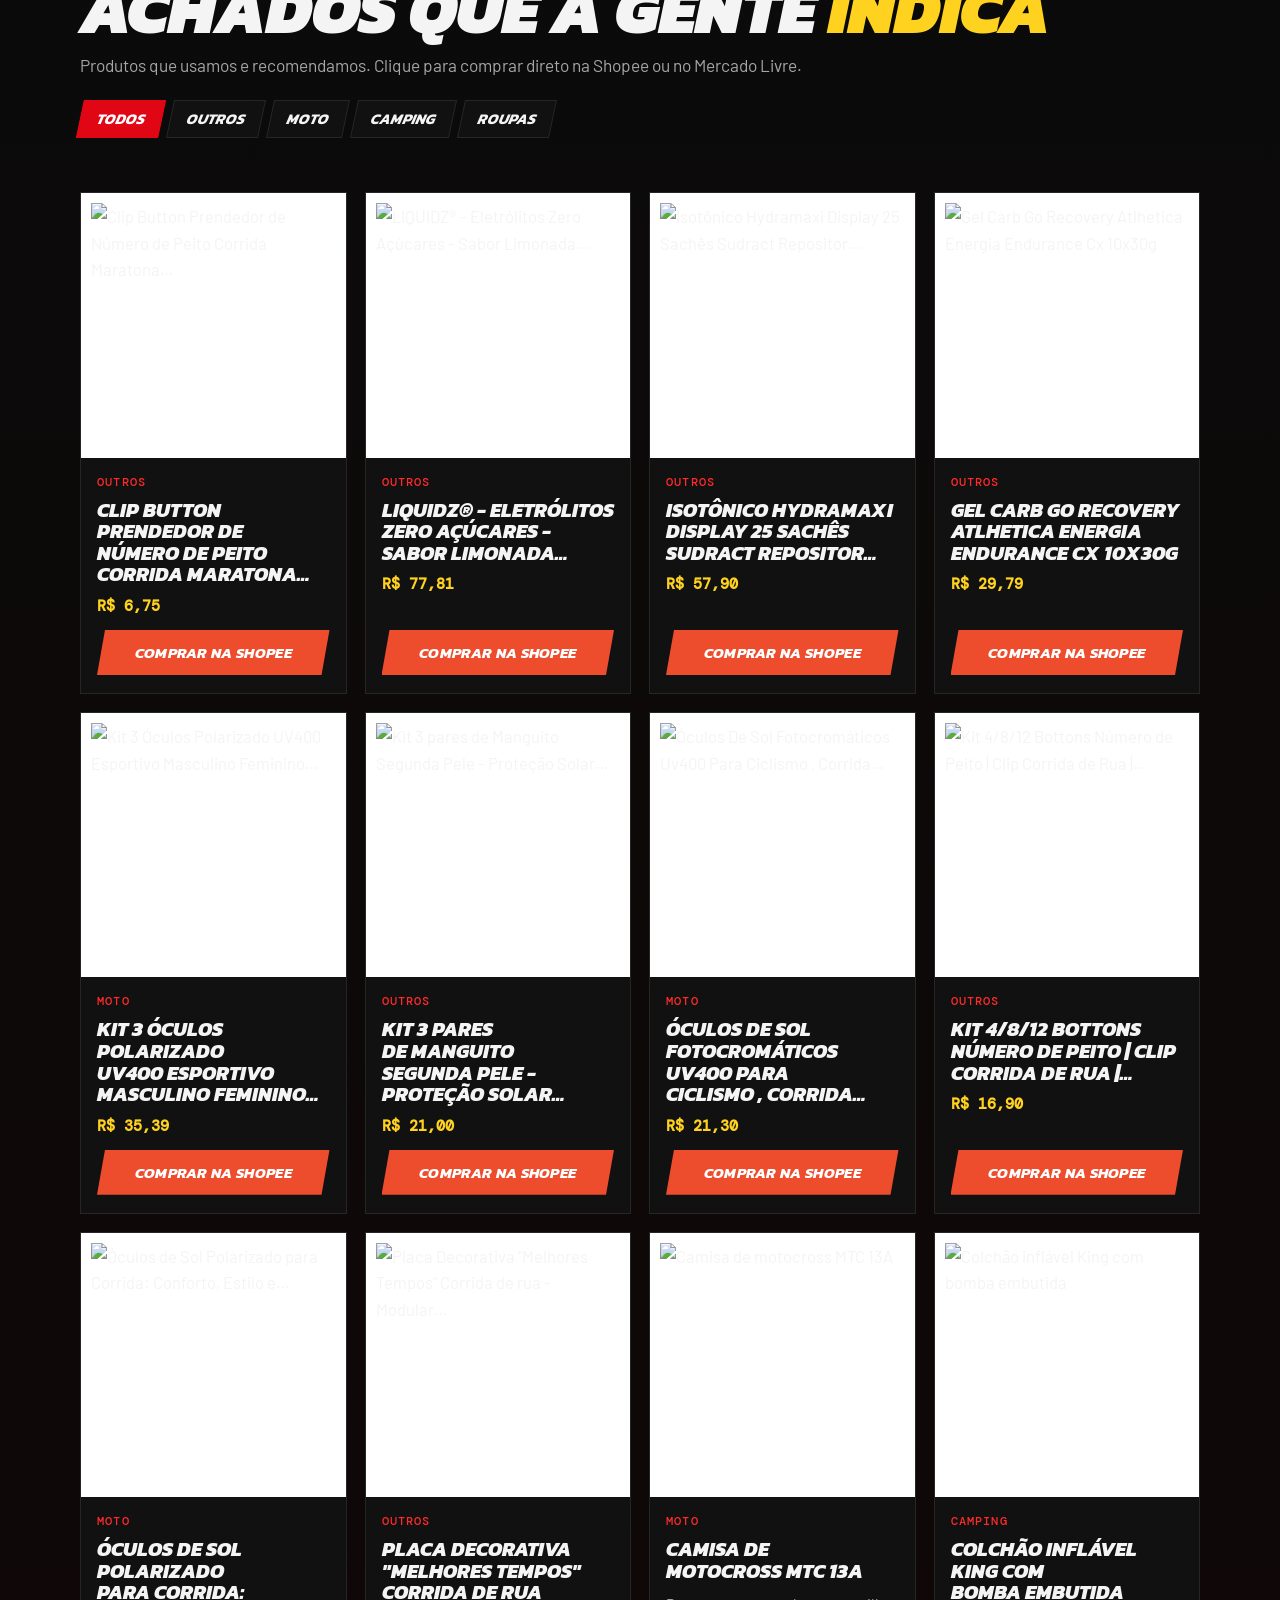
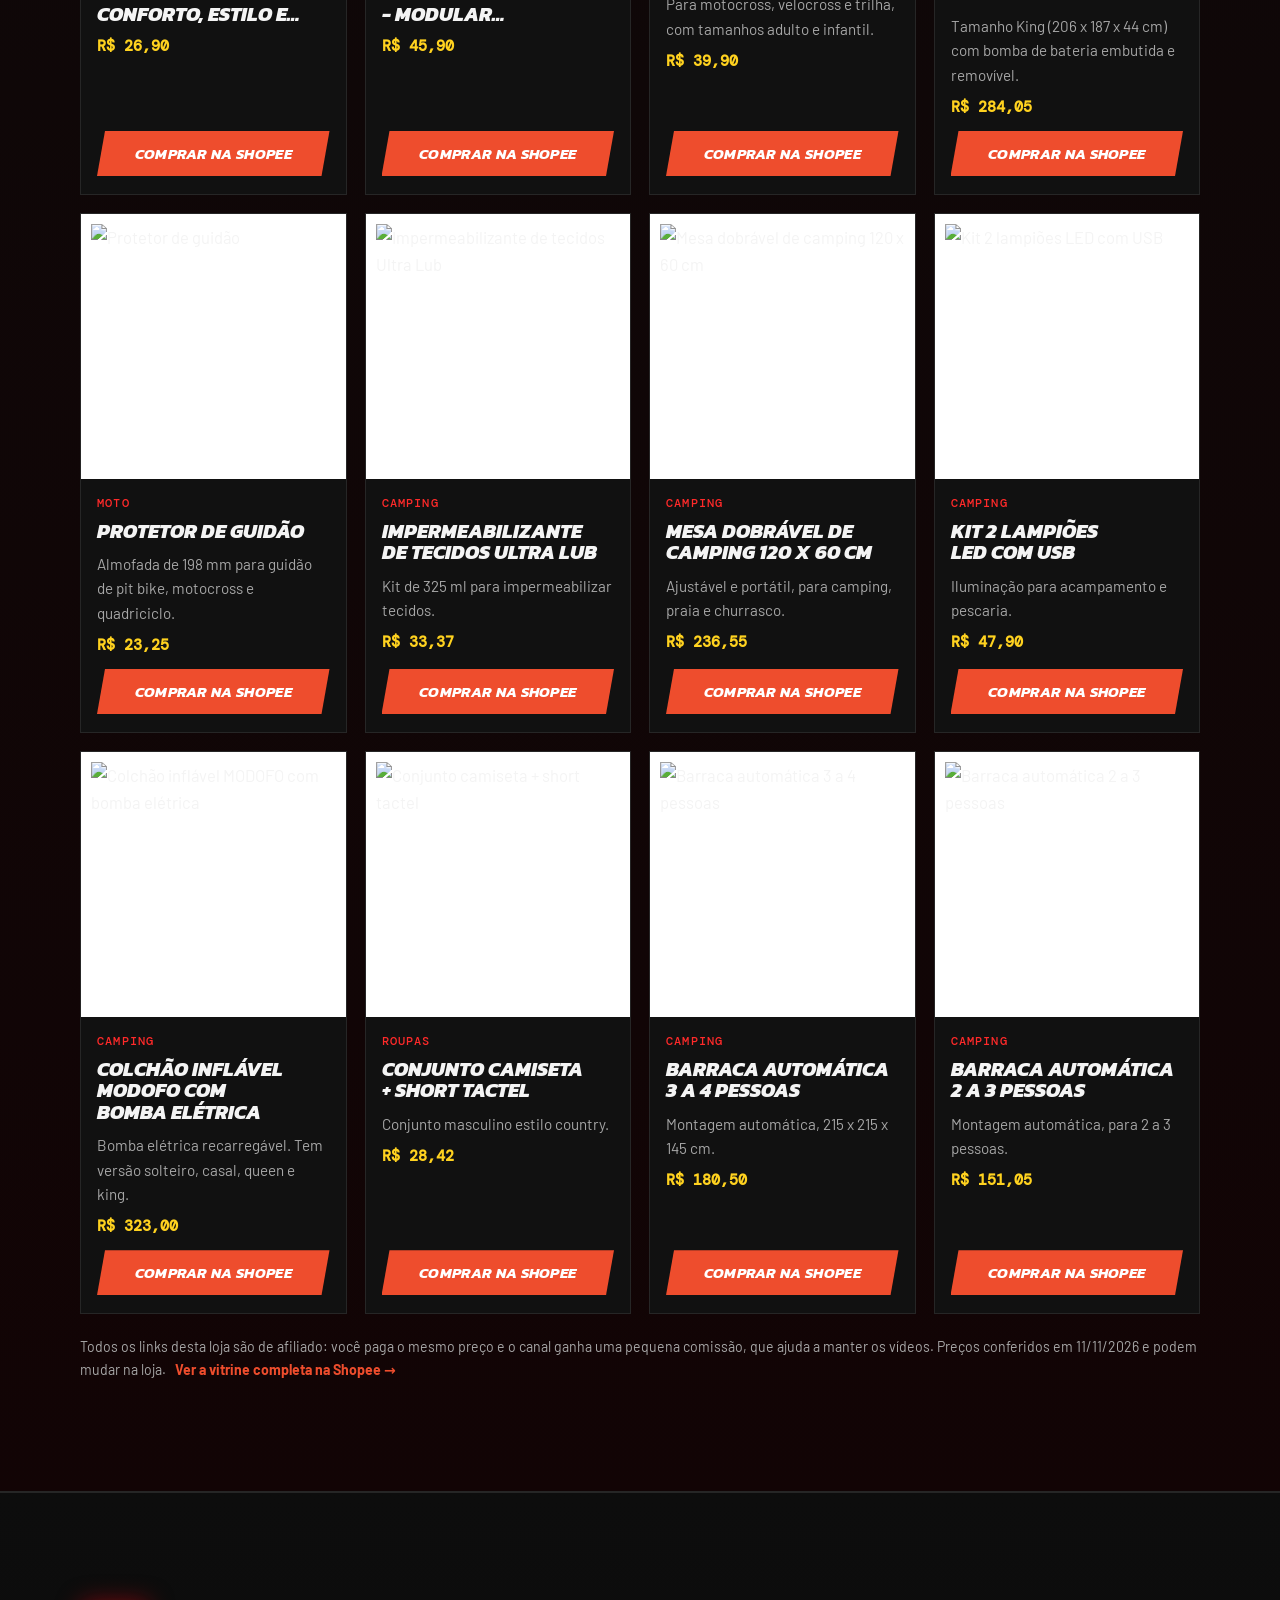
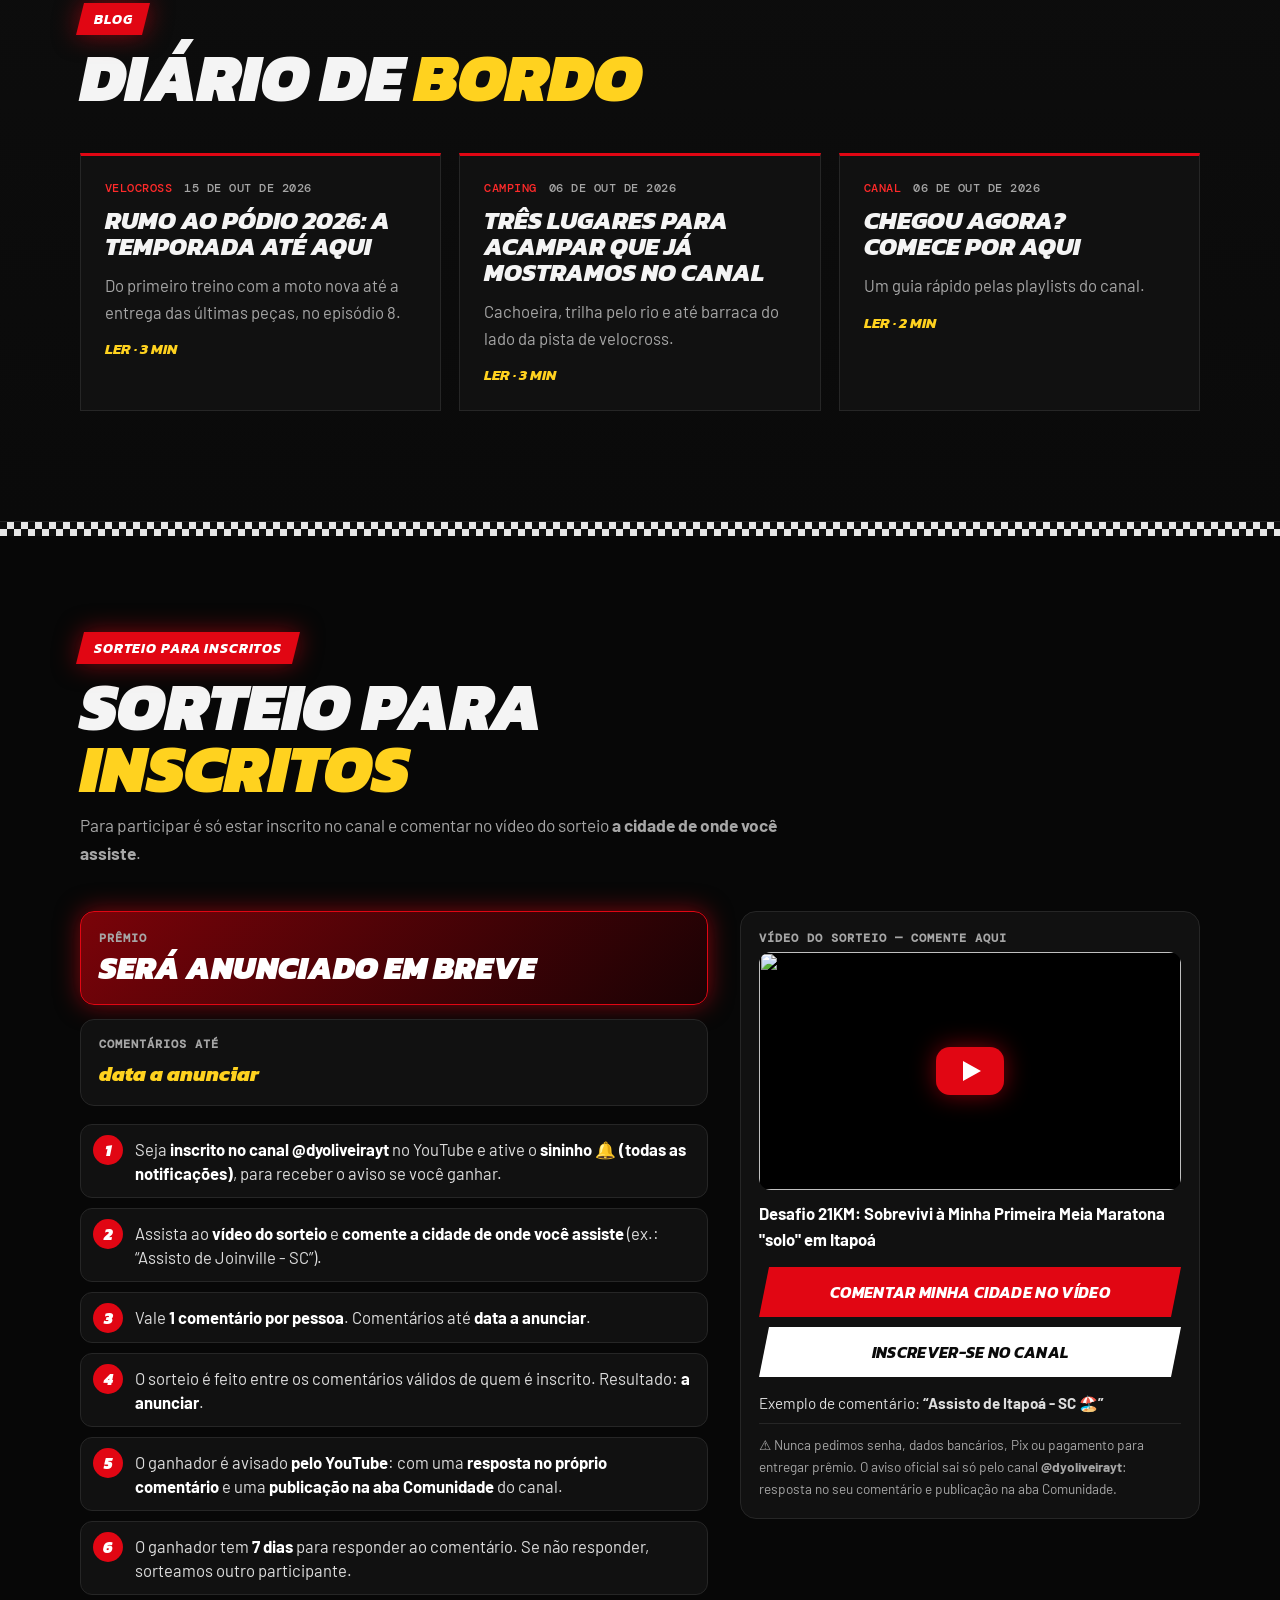
==== commit 78ac340b: "Painel de administração (admin.html) Login com a conta do Supabase; só quem está em dy_admins altera" ====
--- a/index.html
+++ b/index.html
@@ -479,6 +479,6 @@
 <script src="js/auto.js"></script>
 <script src="https://cdnjs.cloudflare.com/ajax/libs/leaflet/1.9.4/leaflet.min.js"></script>
 <script src="js/roleta-cenas.js"></script>
-<script src="js/app.js"></script>
+<script src="js/carregar.js"></script>
 </body>
 </html>
